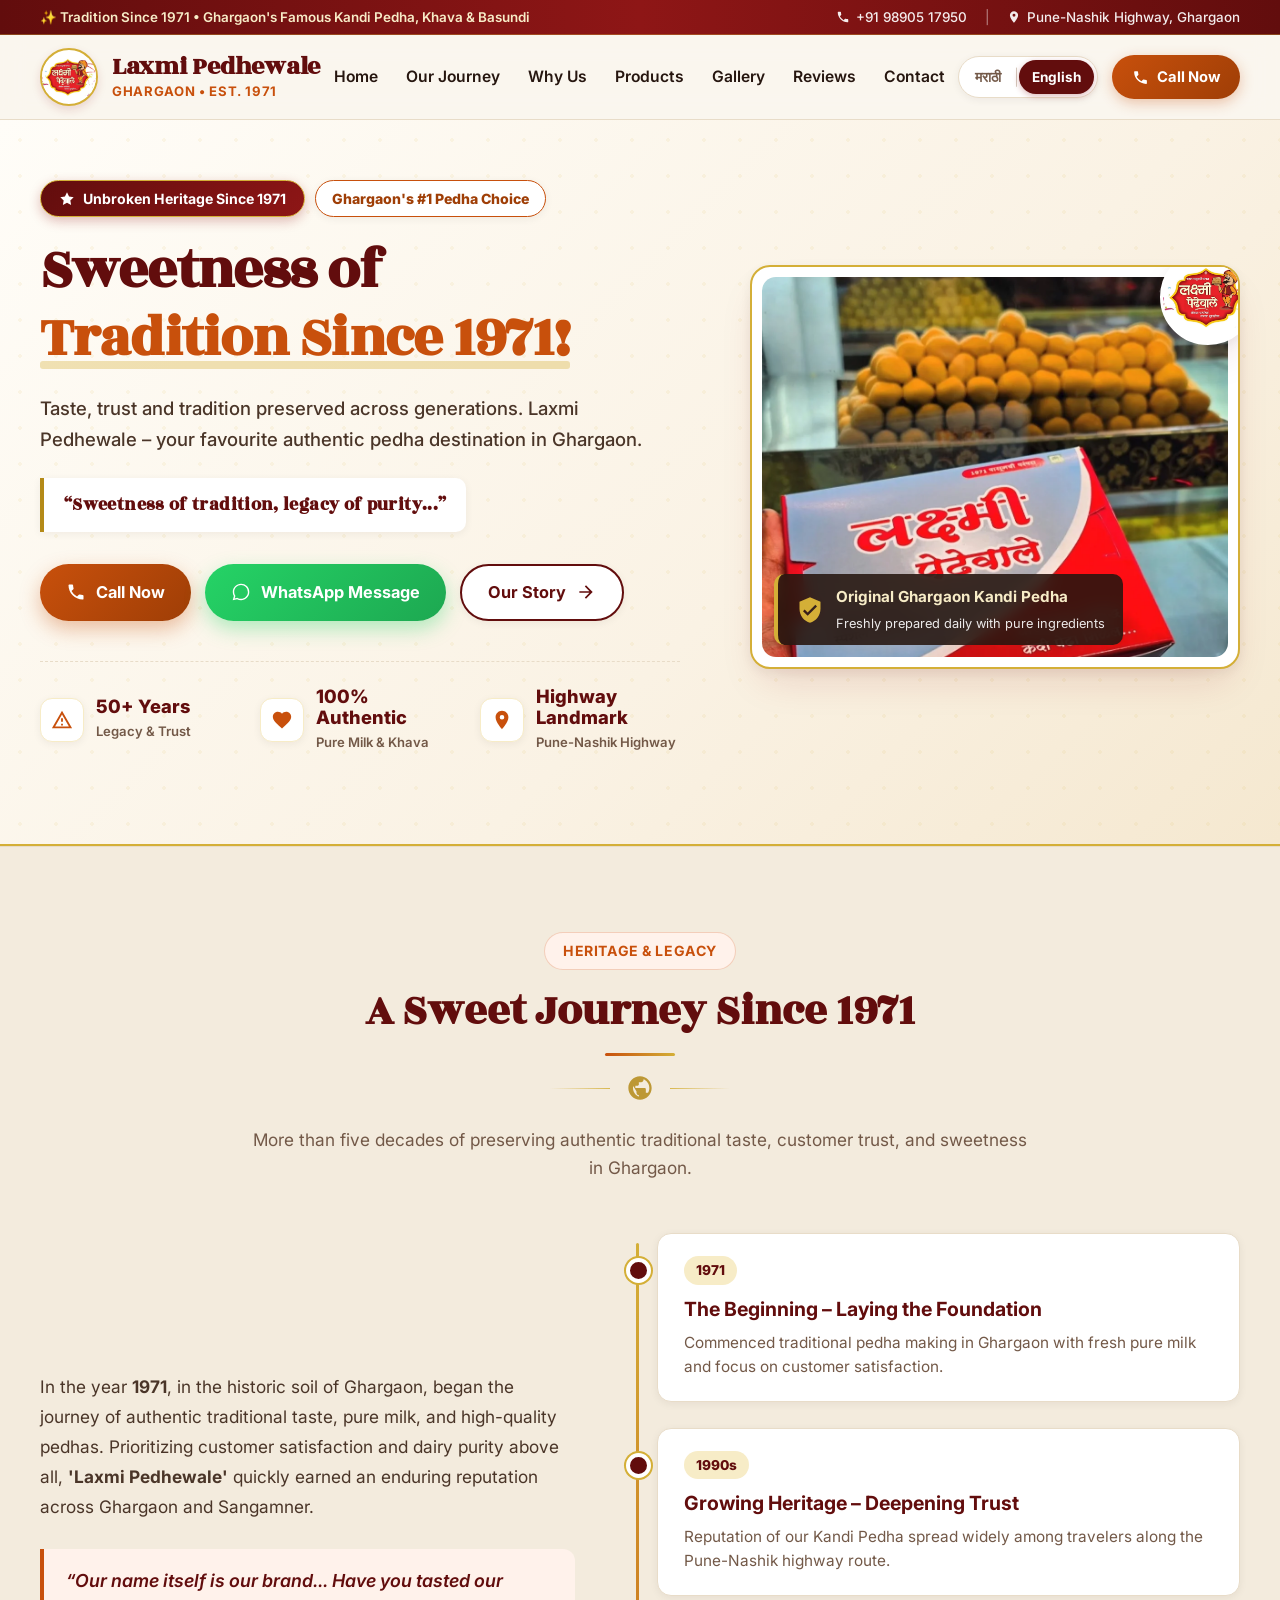
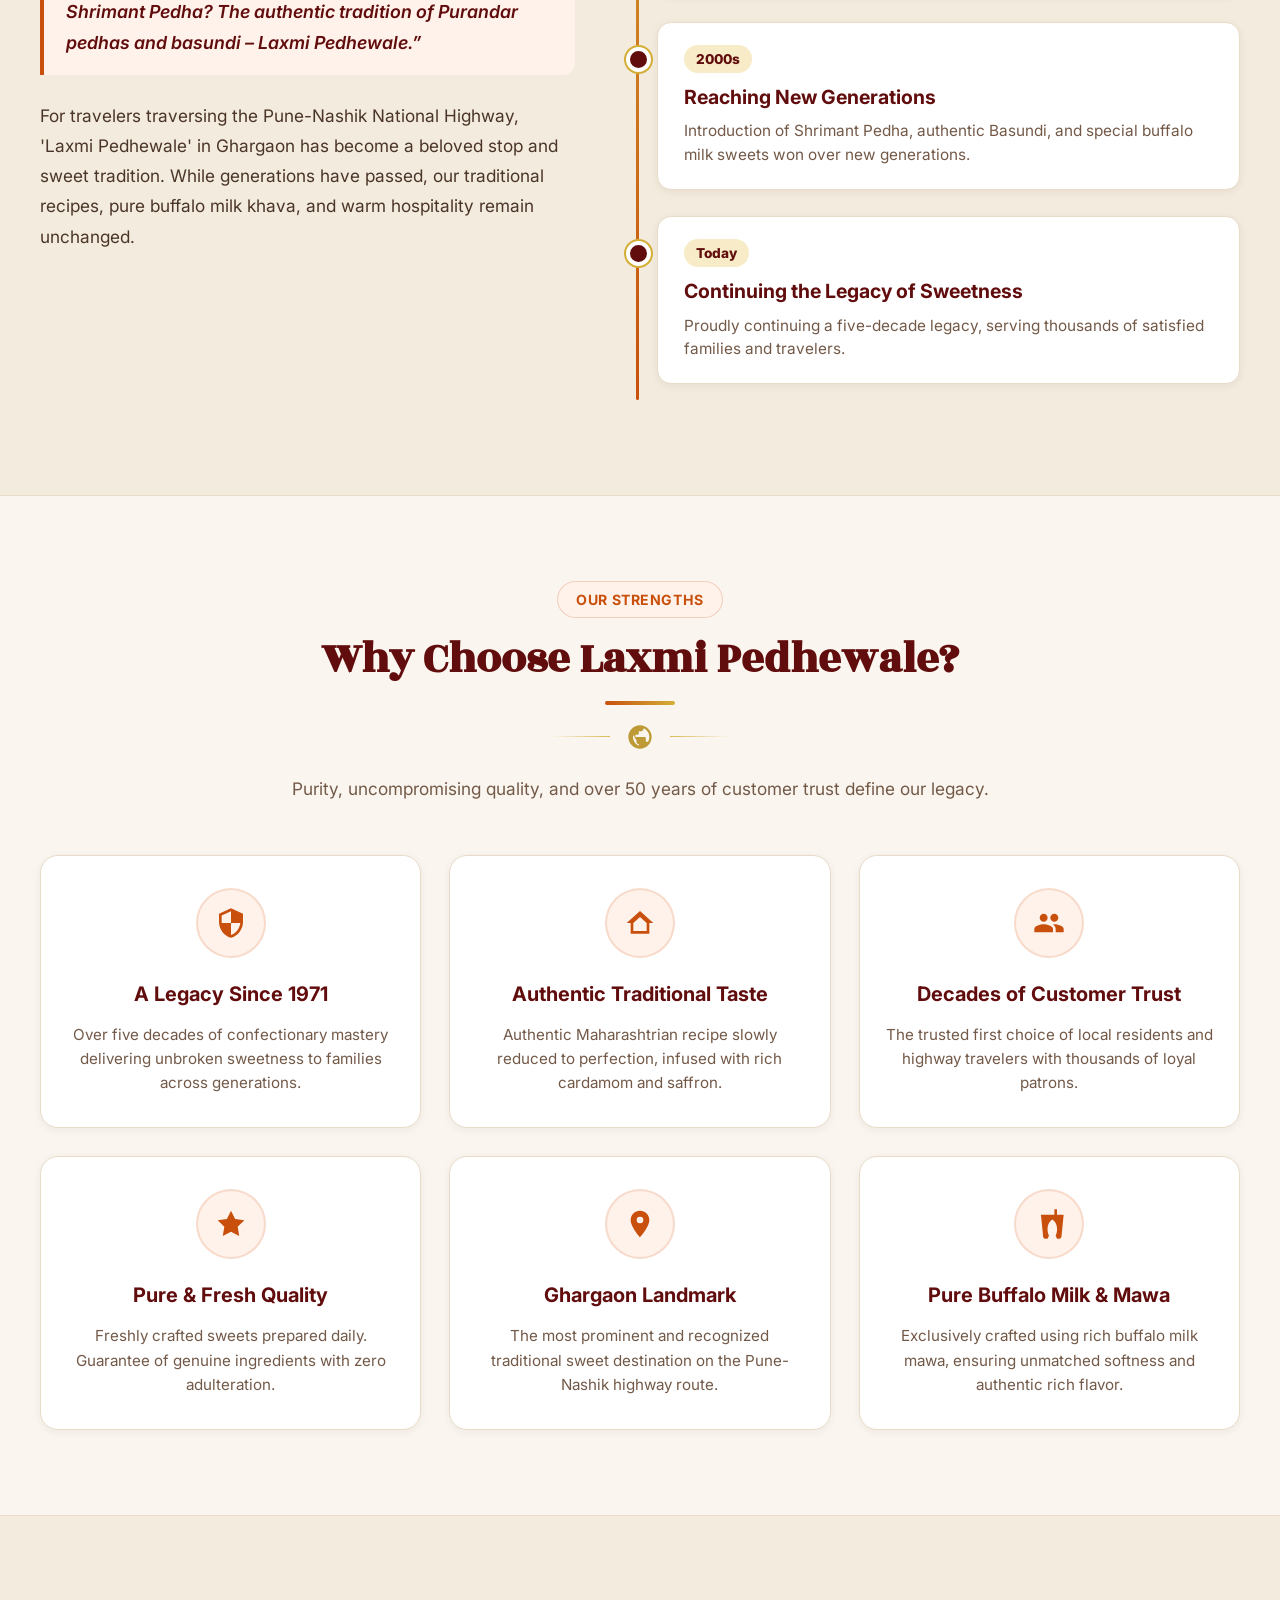
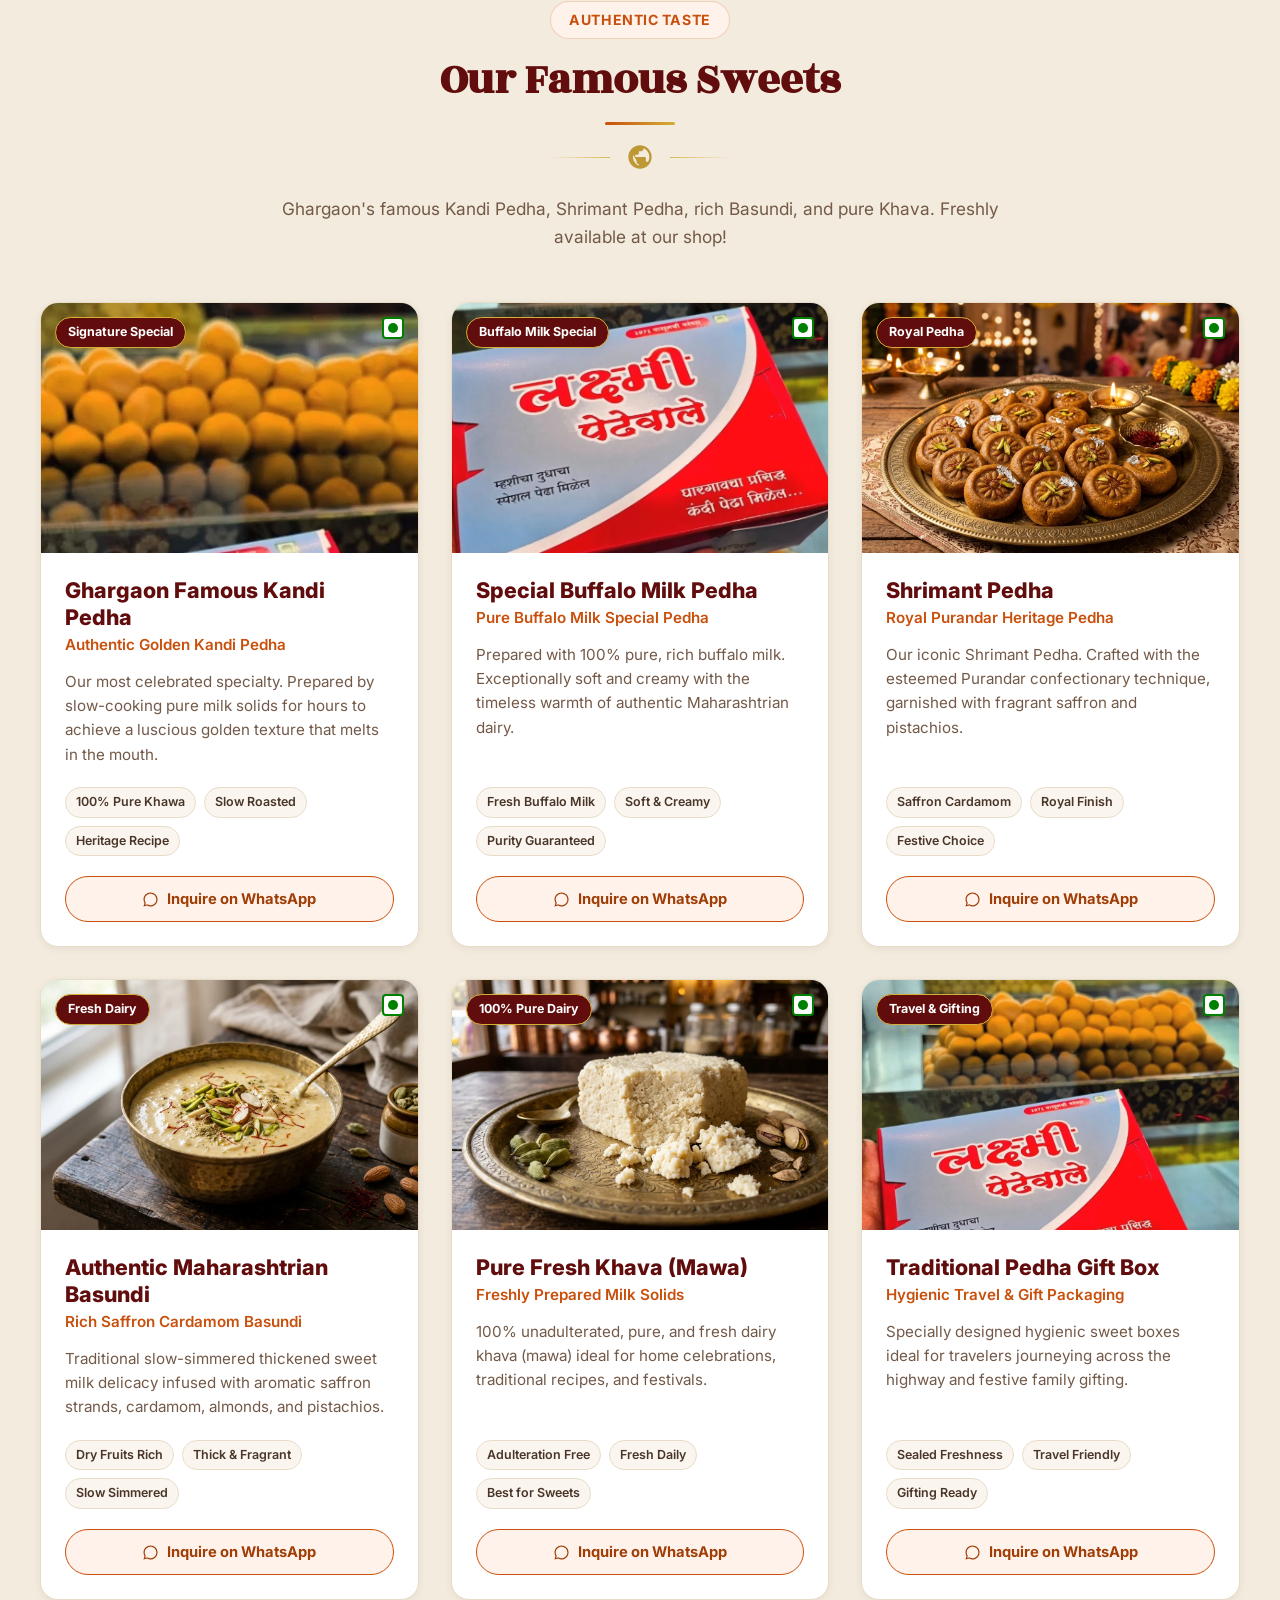
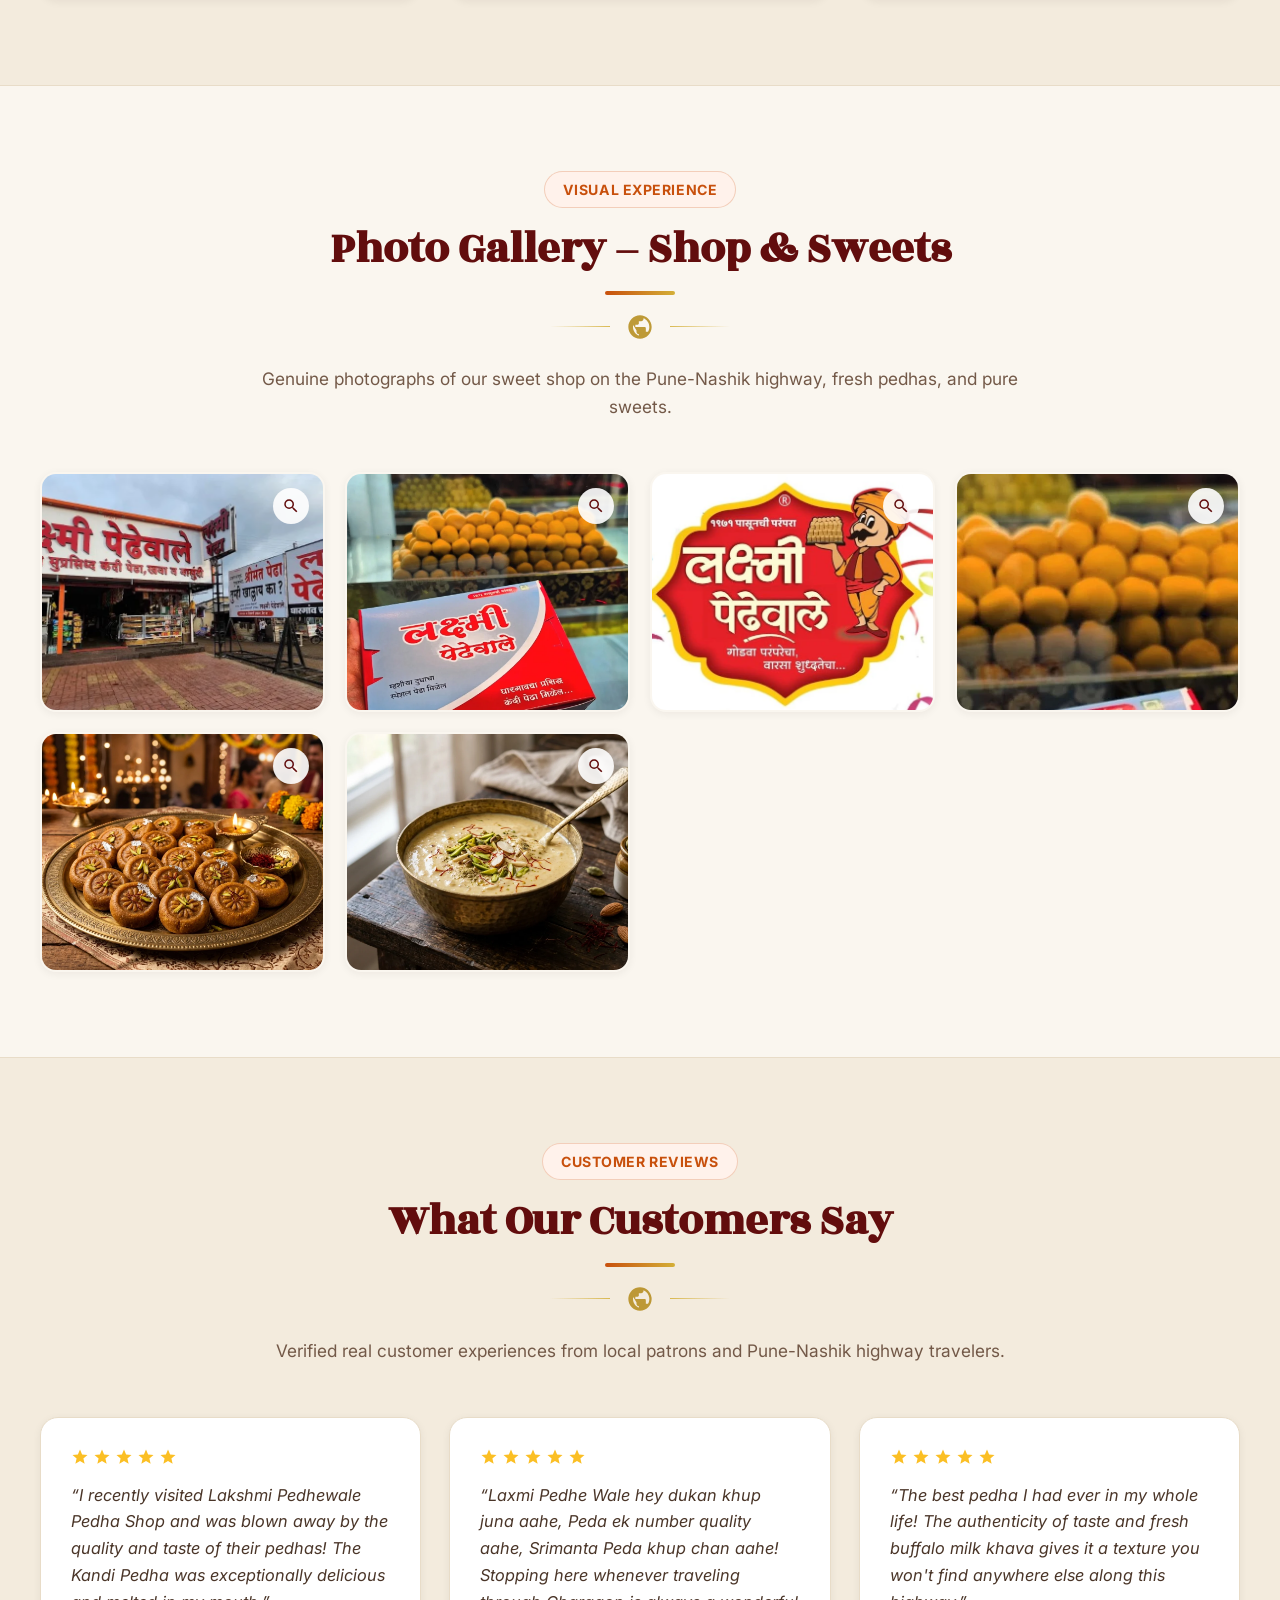
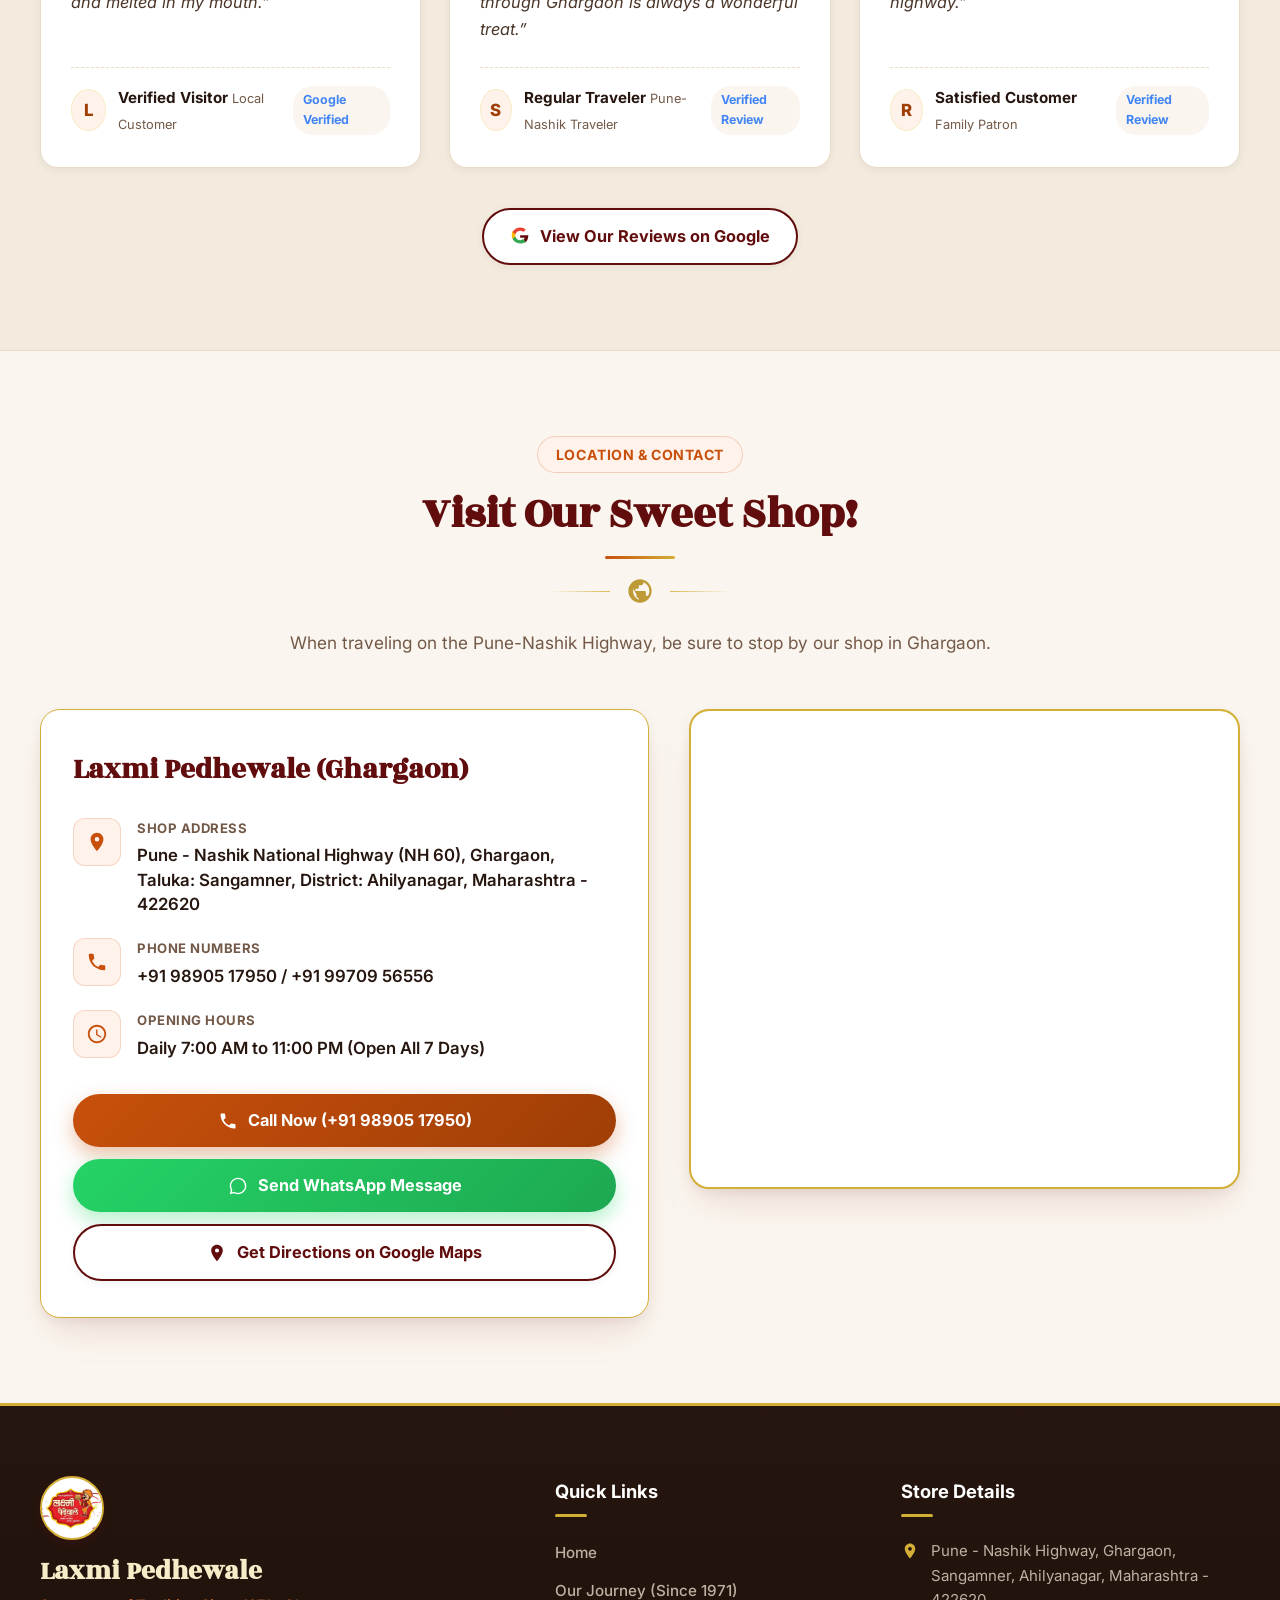
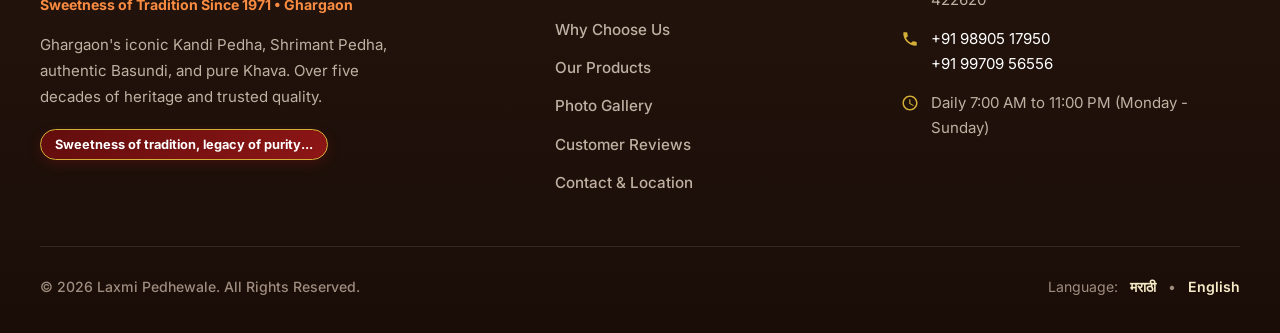
==== en/index.html @ a24118eb "Initial release: Official Business Website for Laxmi Pedhewale (Est. 1971)" ====
<!DOCTYPE html>
<html lang="en" dir="ltr">
<head>
  <meta charset="UTF-8">
  <meta name="viewport" content="width=device-width, initial-scale=1.0">
  <title data-mr="लक्ष्मी पेढेवाले घारगाव | १९७१ पासूनचे प्रसिद्ध कंदी पेढे | संगमनेर, अहिल्यानगर" data-en="Laxmi Pedhewale Ghargaon | Famous Kandi Pedha Since 1971 | Sangamner, Ahilyanagar">Laxmi Pedhewale Ghargaon | Famous Kandi Pedha Since 1971 | Sangamner, Ahilyanagar</title>
  
  <!-- Primary SEO Meta Tags -->
  <meta name="description" content="Laxmi Pedhewale – Established in 1971 in Ghargaon, Sangamner (Pune-Nashik Highway). Renowned for authentic Kandi Pedha, Special Buffalo Milk Pedha, Shrimant Pedha, rich Basundi, and pure Khava. Unmatched traditional taste!">
  <meta name="keywords" content="Best Pedha in Ghargoan, Pedha Shop in Ghargoan, Laxmi Pedhewale Ghargoan, Best Pedhe in Ghargoan, Pedha in Sangamner, Sweet Shop in Ghargoan, Famous Pedha Shop in Ghargoan, Traditional Maharashtrian Pedha, Authentic Pedha Shop, Famous Sweet Shop in Sangamner, Pune Nashik Highway pedha, Kandi Pedha Ghargaon">
  <meta name="author" content="Laxmi Pedhewale">
  <meta name="robots" content="index, follow">
  <link rel="canonical" href="https://laxmipedhewale.com/en/">

  <!-- Multilingual Hreflang SEO Tags -->
  <link rel="alternate" hreflang="mr-IN" href="https://laxmipedhewale.com/">
  <link rel="alternate" hreflang="mr" href="https://laxmipedhewale.com/">
  <link rel="alternate" hreflang="en-IN" href="https://laxmipedhewale.com/en/">
  <link rel="alternate" hreflang="en" href="https://laxmipedhewale.com/en/">
  <link rel="alternate" hreflang="x-default" href="https://laxmipedhewale.com/">

  <!-- Open Graph / Facebook / WhatsApp -->
  <meta property="og:type" content="business.business">
  <meta property="og:url" content="https://laxmipedhewale.com/en/">
  <meta property="og:title" content="Laxmi Pedhewale Ghargaon | Famous Kandi Pedha Since 1971">
  <meta property="og:description" content="Taste, trust and tradition preserved across generations. Pune-Nashik National Highway, Ghargaon, Sangamner. Call or message on WhatsApp.">
  <meta property="og:image" content="https://laxmipedhewale.com/assets/images/kandi-pedha-box.webp">
  <meta property="og:locale" content="en_IN">
  <meta property="og:locale:alternate" content="mr_IN">
  <meta property="og:site_name" content="Laxmi Pedhewale (लक्ष्मी पेढेवाले)">

  <!-- Twitter Card -->
  <meta name="twitter:card" content="summary_large_image">
  <meta name="twitter:title" content="Laxmi Pedhewale Ghargaon – Sweetness of Tradition Since 1971!">
  <meta name="twitter:description" content="Ghargaon's #1 Pedha destination. Authentic Kandi Pedha, Special Buffalo Milk Pedha, Shrimant Pedha, Basundi and Khava.">
  <meta name="twitter:image" content="https://laxmipedhewale.com/assets/images/kandi-pedha-box.webp">

  <!-- Mobile Theme & Favicon -->
  <meta name="theme-color" content="#8E1616">
  <link rel="icon" type="image/png" href="../assets/images/favicon.png">
  <link rel="apple-touch-icon" href="../assets/images/favicon.png">

  <!-- Stylesheet -->
  <link rel="stylesheet" href="../assets/css/style.css">

  <!-- JSON-LD LocalBusiness Structured Data Schema -->
  <script type="application/ld+json">
  {
    "@context": "https://schema.org",
    "@type": "Bakery",
    "@id": "https://laxmipedhewale.com/en/#business",
    "name": "Laxmi Pedhewale (लक्ष्मी पेढेवाले)",
    "alternateName": ["Laxmi Pedha Center", "Laxmi Pedhe Wale Ghargaon", "Laxmi Petha Center"],
    "description": "Established in 1971, Laxmi Pedhewale is Ghargaon's most famous traditional sweet shop on Pune-Nashik Highway, renowned for authentic Kandi Pedha, Special Buffalo Milk Pedha, Shrimant Pedha, pure Khava and rich Basundi.",
    "foundingDate": "1971",
    "image": "https://laxmipedhewale.com/assets/images/brand-logo.webp",
    "logo": "https://laxmipedhewale.com/assets/images/brand-logo.webp",
    "url": "https://laxmipedhewale.com/en/",
    "telephone": "+919890517950",
    "priceRange": "₹₹",
    "servesCuisine": "Maharashtrian Sweets, Traditional Indian Confectionery",
    "address": {
      "@type": "PostalAddress",
      "streetAddress": "Pune - Nashik National Highway (NH 60)",
      "addressLocality": "Ghargaon, Sangamner",
      "addressRegion": "Maharashtra",
      "postalCode": "422620",
      "addressCountry": "IN"
    },
    "geo": {
      "@type": "GeoCoordinates",
      "latitude": 19.3875,
      "longitude": 74.0725
    },
    "openingHoursSpecification": [
      {
        "@type": "OpeningHoursSpecification",
        "dayOfWeek": ["Monday", "Tuesday", "Wednesday", "Thursday", "Friday", "Saturday", "Sunday"],
        "opens": "07:00",
        "closes": "23:00"
      }
    ],
    "sameAs": [
      "https://share.google/QgUC6UqEbVg8pcY6J"
    ],
    "hasOfferCatalog": {
      "@type": "OfferCatalog",
      "name": "Laxmi Pedhewale Traditional Sweets",
      "itemListElement": [
        {
          "@type": "Offer",
          "itemOffered": {
            "@type": "MenuItem",
            "name": "Ghargaon Famous Kandi Pedha",
            "description": "Authentic rich golden slow-reduced milk pedha"
          }
        },
        {
          "@type": "Offer",
          "itemOffered": {
            "@type": "MenuItem",
            "name": "Special Buffalo Milk Pedha",
            "description": "Creamy pedha prepared from pure buffalo milk"
          }
        },
        {
          "@type": "Offer",
          "itemOffered": {
            "@type": "MenuItem",
            "name": "Shrimant Pedha",
            "description": "Royal traditional recipe sweet enriched with saffron"
          }
        },
        {
          "@type": "Offer",
          "itemOffered": {
            "@type": "MenuItem",
            "name": "Authentic Basundi",
            "description": "Slow-simmered rich thickened milk delicacy with cardamom and dry fruits"
          }
        },
        {
          "@type": "Offer",
          "itemOffered": {
            "@type": "MenuItem",
            "name": "Pure Fresh Khava / Mawa",
            "description": "100% pure traditional fresh milk solids"
          }
        }
      ]
    }
  }
  </script>

  <!-- BreadcrumbList Schema -->
  <script type="application/ld+json">
  {
    "@context": "https://schema.org",
    "@type": "BreadcrumbList",
    "itemListElement": [
      {
        "@type": "ListItem",
        "position": 1,
        "name": "Home",
        "item": "https://laxmipedhewale.com/en/"
      },
      {
        "@type": "ListItem",
        "position": 2,
        "name": "Our Products",
        "item": "https://laxmipedhewale.com/en/#products"
      },
      {
        "@type": "ListItem",
        "position": 3,
        "name": "Contact",
        "item": "https://laxmipedhewale.com/en/#contact"
      }
    ]
  }
  </script>
</head>
<body lang="en" data-lang="en">

  <!-- Top Announcement Bar -->
  <div class="top-bar">
    <div class="container top-bar-inner">
      <div class="top-bar-badge" data-mr="✨ १९७१ पासूनची परंपरा • घारगावचा सुप्रसिद्ध कंदी पेढा, खवा व बासुंदी" data-en="✨ Tradition Since 1971 • Ghargaon's Famous Kandi Pedha, Khava & Basundi">
        ✨ Tradition Since 1971 • Ghargaon's Famous Kandi Pedha, Khava & Basundi
      </div>
      <div class="top-bar-contact">
        <a href="tel:+919890517950" class="top-bar-link" title="Call Laxmi Pedhewale">
          <svg viewBox="0 0 24 24" width="14" height="14" fill="currentColor"><path d="M6.62 10.79a15.05 15.05 0 006.59 6.59l2.2-2.2a1 1 0 011.02-.24c1.12.37 2.33.57 3.57.57.55 0 1 .45 1 1V20a1 1 0 01-1 1c-9.39 0-17-7.61-17-17 0-.55.45-1 1-1h3.5a1 1 0 011 1c0 1.25.2 2.45.57 3.57.11.35.03.74-.25 1.02l-2.2 2.2z"/></svg>
          +91 98905 17950
        </a>
        <span style="opacity: 0.5;">|</span>
        <a href="https://maps.google.com/?q=Laxmi+Pedhewale+Ghargaon+Sangamner" target="_blank" rel="noopener noreferrer" class="top-bar-link" title="Shop Location">
          <svg viewBox="0 0 24 24" width="14" height="14" fill="currentColor"><path d="M12 2C8.13 2 5 5.13 5 9c0 5.25 7 13 7 13s7-7.75 7-13c0-3.87-3.13-7-7-7zm0 9.5a2.5 2.5 0 010-5 2.5 2.5 0 010 5z"/></svg>
          <span data-mr="पुणे-नाशिक हायवे, घारगाव" data-en="Pune-Nashik Highway, Ghargaon">Pune-Nashik Highway, Ghargaon</span>
        </a>
      </div>
    </div>
  </div>

  <!-- Main Sticky Header & Navigation -->
  <header class="site-header" id="siteHeader">
    <div class="container nav-container">
      <!-- Brand Identity -->
      <a href="#home" class="brand-identity" title="Laxmi Pedhewale – Home">
        <img src="../assets/images/brand-logo.webp" alt="Laxmi Pedhewale Logo" class="brand-logo-img" width="58" height="58">
        <div class="brand-text">
          <span class="brand-name" data-mr="लक्ष्मी पेढेवाले" data-en="Laxmi Pedhewale">Laxmi Pedhewale</span>
          <span class="brand-subtitle" data-mr="घारगाव • स्था. १९७१" data-en="Ghargaon • Est. 1971">Ghargaon • Est. 1971</span>
        </div>
      </a>

      <!-- Desktop & Mobile Nav Menu -->
      <nav class="nav-menu" id="navMenu" aria-label="Main Navigation">
        <a href="#home" class="nav-link active" data-mr="मुख्यपृष्ठ" data-en="Home">Home</a>
        <a href="#heritage" class="nav-link" data-mr="आमचा प्रवास" data-en="Our Journey">Our Journey</a>
        <a href="#why-us" class="nav-link" data-mr="वैशिष्ट्ये" data-en="Why Us">Why Us</a>
        <a href="#products" class="nav-link" data-mr="आमची उत्पादने" data-en="Products">Products</a>
        <a href="#gallery" class="nav-link" data-mr="फोटो गॅलरी" data-en="Gallery">Gallery</a>
        <a href="#reviews" class="nav-link" data-mr="अभिप्राय" data-en="Reviews">Reviews</a>
        <a href="#contact" class="nav-link" data-mr="संपर्क" data-en="Contact">Contact</a>
      </nav>

      <!-- Right Actions: Language Switcher & Call Button -->
      <div class="nav-actions">
        <!-- Language Switcher: मराठी | English -->
        <div class="lang-switcher" aria-label="Language Switcher">
          <button type="button" class="lang-btn" data-lang-btn="mr" aria-label="Marathi Language">मराठी</button>
          <span style="color: #D1C4B7; font-weight: 300;">|</span>
          <button type="button" class="lang-btn active" data-lang-btn="en" aria-label="English Language">English</button>
        </div>

        <!-- Prominent Desktop CTA -->
        <a href="tel:+919890517950" class="btn-header-call" title="Call Now">
          <svg viewBox="0 0 24 24"><path d="M6.62 10.79a15.05 15.05 0 006.59 6.59l2.2-2.2a1 1 0 011.02-.24c1.12.37 2.33.57 3.57.57.55 0 1 .45 1 1V20a1 1 0 01-1 1c-9.39 0-17-7.61-17-17 0-.55.45-1 1-1h3.5a1 1 0 011 1c0 1.25.2 2.45.57 3.57.11.35.03.74-.25 1.02l-2.2 2.2z"/></svg>
          <span data-mr="आत्ताच कॉल करा" data-en="Call Now">Call Now</span>
        </a>

        <!-- Mobile Hamburger Toggle -->
        <button type="button" class="mobile-toggle" id="mobileToggle" aria-label="Toggle Navigation Menu" aria-expanded="false">
          <span></span>
          <span></span>
          <span></span>
        </button>
      </div>
    </div>
  </header>

  <!-- ==========================================================================
       Hero Section
       ========================================================================== -->
  <section class="hero-section" id="home">
    <div class="hero-pattern-bg"></div>
    <div class="container">
      <div class="hero-grid">
        <!-- Left Content Column -->
        <div class="hero-content">
          <div class="hero-badge-wrap">
            <span class="hero-badge-heritage">
              <svg viewBox="0 0 24 24" width="16" height="16" fill="currentColor"><path d="M12 2l3.09 6.26L22 9.27l-5 4.87 1.18 6.88L12 17.77l-6.18 3.25L7 14.14 2 9.27l6.91-1.01L12 2z"/></svg>
              <span data-mr="१९७१ पासूनची अखंड परंपरा" data-en="Unbroken Heritage Since 1971">Unbroken Heritage Since 1971</span>
            </span>
            <span class="hero-badge-rank" data-mr="घारगावमधील नंबर १ पेढे" data-en="Ghargaon's #1 Pedha Choice">
              Ghargaon's #1 Pedha Choice
            </span>
          </div>

          <h1 class="hero-heading" data-mr="१९७१ पासून <span class='highlight'>परंपरेचा गोडवा!</span>" data-en="Sweetness of <span class='highlight'>Tradition Since 1971!</span>">
            Sweetness of <span class="highlight">Tradition Since 1971!</span>
          </h1>

          <p class="hero-subtext" data-mr="पिढ्यानपिढ्या जपलेली चव, विश्वास आणि परंपरा. लक्ष्मी पेढेवाले – घारगावमधील आपल्या आवडीचे पेढे." data-en="Taste, trust and tradition preserved across generations. Laxmi Pedhewale – your favourite authentic pedha destination in Ghargaon.">
            Taste, trust and tradition preserved across generations. Laxmi Pedhewale – your favourite authentic pedha destination in Ghargaon.
          </p>

          <!-- Official Slogan Box -->
          <div class="hero-slogan-box">
            <span class="hero-slogan-quote" data-mr="&ldquo;गोडवा परंपरेचा, वारसा शुद्धतेचा...&rdquo;" data-en="&ldquo;Sweetness of tradition, legacy of purity...&rdquo;">
              &ldquo;Sweetness of tradition, legacy of purity...&rdquo;
            </span>
          </div>

          <!-- Hero Action Buttons -->
          <div class="hero-cta-group">
            <a href="tel:+919890517950" class="btn btn-primary" title="Call Now">
              <svg viewBox="0 0 24 24"><path d="M6.62 10.79a15.05 15.05 0 006.59 6.59l2.2-2.2a1 1 0 011.02-.24c1.12.37 2.33.57 3.57.57.55 0 1 .45 1 1V20a1 1 0 01-1 1c-9.39 0-17-7.61-17-17 0-.55.45-1 1-1h3.5a1 1 0 011 1c0 1.25.2 2.45.57 3.57.11.35.03.74-.25 1.02l-2.2 2.2z"/></svg>
              <span data-mr="कॉल करा" data-en="Call Now">Call Now</span>
            </a>

            <a href="https://wa.me/919890517950?text=Hello%2C%20I%20would%20like%20to%20know%20more%20about%20the%20products%20at%20Laxmi%20Pedhewale." target="_blank" rel="noopener noreferrer" class="btn btn-whatsapp btn-wa-dynamic" title="WhatsApp Message">
              <svg viewBox="0 0 24 24"><path d="M12.04 2c-5.46 0-9.91 4.45-9.91 9.91 0 1.75.46 3.45 1.32 4.95L2.05 22l5.25-1.38c1.45.79 3.08 1.21 4.74 1.21 5.46 0 9.91-4.45 9.91-9.91 0-2.65-1.03-5.14-2.9-7.01A9.816 9.816 0 0012.04 2zM12.05 20.2c-1.48 0-2.93-.4-4.2-1.15l-.3-.18-3.12.82.83-3.04-.2-.31a8.214 8.214 0 01-1.26-4.38c0-4.54 3.7-8.24 8.24-8.24 2.2 0 4.27.86 5.82 2.42a8.18 8.18 0 012.41 5.83c.02 4.54-3.68 8.23-8.22 8.23z"/></svg>
              <span data-mr="WhatsApp वर संदेश पाठवा" data-en="WhatsApp Message">WhatsApp Message</span>
            </a>

            <a href="#heritage" class="btn btn-outline" title="Our Story">
              <span data-mr="आमच्याबद्दल जाणून घ्या" data-en="Our Story">Our Story</span>
              <svg viewBox="0 0 24 24"><path d="M12 4l-1.41 1.41L16.17 11H4v2h12.17l-5.58 5.59L12 20l8-8z"/></svg>
            </a>
          </div>

          <!-- Trust Badges -->
          <div class="hero-trust-bar">
            <div class="trust-item">
              <div class="trust-icon-box">
                <svg viewBox="0 0 24 24"><path d="M12 2L1 21h22L12 2zm0 3.99L19.53 19H4.47L12 5.99zM11 16h2v2h-2zm0-6h2v4h-2z"/></svg>
              </div>
              <div class="trust-text">
                <strong data-mr="५०+ वर्षे" data-en="50+ Years">50+ Years</strong>
                <span data-mr="वारसा व विश्वास" data-en="Legacy & Trust">Legacy & Trust</span>
              </div>
            </div>

            <div class="trust-item">
              <div class="trust-icon-box">
                <svg viewBox="0 0 24 24"><path d="M12 21.35l-1.45-1.32C5.4 15.36 2 12.28 2 8.5 2 5.42 4.42 3 7.5 3c1.74 0 3.41.81 4.5 2.09C13.09 3.81 14.76 3 16.5 3 19.58 3 22 5.42 22 8.5c0 3.78-3.4 6.86-8.55 11.54L12 21.35z"/></svg>
              </div>
              <div class="trust-text">
                <strong data-mr="१००% अस्सल चव" data-en="100% Authentic">100% Authentic</strong>
                <span data-mr="म्हशीचे शुद्ध दूध व खवा" data-en="Pure Milk & Khava">Pure Milk & Khava</span>
              </div>
            </div>

            <div class="trust-item">
              <div class="trust-icon-box">
                <svg viewBox="0 0 24 24"><path d="M12 2C8.13 2 5 5.13 5 9c0 5.25 7 13 7 13s7-7.75 7-13c0-3.87-3.13-7-7-7zm0 9.5a2.5 2.5 0 010-5 2.5 2.5 0 010 5z"/></svg>
              </div>
              <div class="trust-text">
                <strong data-mr="घारगावची ओळख" data-en="Highway Landmark">Highway Landmark</strong>
                <span data-mr="पुणे-नाशिक महामार्ग" data-en="Pune-Nashik Highway">Pune-Nashik Highway</span>
              </div>
            </div>
          </div>
        </div>

        <!-- Right Visual Showcase Column -->
        <div class="hero-visual">
          <div class="hero-main-card">
            <img src="../assets/images/kandi-pedha-box.webp" alt="Laxmi Pedhewale Famous Ghargaon Kandi Pedhas and Packaging Box" class="hero-image" width="600" height="380">
            
            <div class="hero-floating-badge">
              <svg viewBox="0 0 24 24" width="28" height="28" fill="var(--color-gold)"><path d="M12 1L3 5v6c0 5.55 3.84 10.74 9 12 5.16-1.26 9-6.45 9-12V5l-9-4zm-2 16l-4-4 1.41-1.41L10 14.17l6.59-6.59L18 9l-8 8z"/></svg>
              <div>
                <strong data-mr="अस्सल घारगाव कंदी पेढा" data-en="Original Ghargaon Kandi Pedha">Original Ghargaon Kandi Pedha</strong>
                <span data-mr="दररोज ताजा व शुद्ध तयार केला जातो" data-en="Freshly prepared daily with pure ingredients">Freshly prepared daily with pure ingredients</span>
              </div>
            </div>

            <!-- Official Mascot Seal Stamp -->
            <div class="hero-logo-stamp" title="Laxmi Pedhewale Brand Emblem">
              <img src="../assets/images/brand-logo.webp" alt="Laxmi Pedhewale Mascot" width="96" height="96">
            </div>
          </div>
        </div>
      </div>
    </div>
  </section>

  <!-- ==========================================================================
       Our Heritage Section – Since 1971 (आमचा प्रवास)
       ========================================================================== -->
  <section class="section section-alt" id="heritage">
    <div class="container">
      <div class="section-header">
        <span class="section-badge" data-mr="वारसा आणि परंपरा" data-en="Heritage & Legacy">Heritage & Legacy</span>
        <h2 class="section-title" data-mr="१९७१ पासून सुरू झालेला गोड प्रवास" data-en="A Sweet Journey Since 1971">
          A Sweet Journey Since 1971
        </h2>
        <div class="motif-divider">
          <svg class="motif-icon" viewBox="0 0 24 24"><path d="M12 2C6.48 2 2 6.48 2 12s4.48 10 10 10 10-4.48 10-10S17.52 2 12 2zm1 17.93c-3.95-.49-7-3.85-7-7.93 0-.62.08-1.21.21-1.79L9 15v1c0 1.1.9 2 2 2v1.93zm6.9-2.54c-.26-.81-1-1.39-1.9-1.39h-1v-3c0-.55-.45-1-1-1H8v-2h2c.55 0 1-.45 1-1V7h2c1.1 0 2-.9 2-2v-.41c2.93 1.19 5 4.06 5 7.41 0 2.08-.8 3.97-2.1 5.39z"/></svg>
        </div>
        <p class="section-desc" data-mr="पाच दशकांहून अधिक काळ घारगावमध्ये जपलेली अस्सल पारंपरिक चव, ग्राहकांचा विश्वास आणि गोडवा." data-en="More than five decades of preserving authentic traditional taste, customer trust, and sweetness in Ghargaon.">
          More than five decades of preserving authentic traditional taste, customer trust, and sweetness in Ghargaon.
        </p>
      </div>

      <div class="heritage-grid">
        <!-- Storytelling Narrative Column -->
        <div class="heritage-story-content">
          <p data-mr="सन <strong>१९७१</strong> मध्ये, घारगावच्या ऐतिहासिक भूमीत अस्सल पारंपरिक चव, शुद्ध दूध आणि दर्जेदार पेढ्यांची परंपरा सुरू झाली. सुरूवातीपासूनच ग्राहकांचे समाधान आणि दुधाच्या शुद्धतेला सर्वोच्च प्राधान्य देणाऱ्या <strong>'लक्ष्मी पेढेवाले'</strong> या नावाने घारगाव व संगमनेर परिसरात अल्पावधीतच अढळ स्थान मिळवले." data-en="In the year <strong>1971</strong>, in the historic soil of Ghargaon, began the journey of authentic traditional taste, pure milk, and high-quality pedhas. Prioritizing customer satisfaction and dairy purity above all, <strong>'Laxmi Pedhewale'</strong> quickly earned an enduring reputation across Ghargaon and Sangamner.">
            In the year <strong>1971</strong>, in the historic soil of Ghargaon, began the journey of authentic traditional taste, pure milk, and high-quality pedhas. Prioritizing customer satisfaction and dairy purity above all, <strong>'Laxmi Pedhewale'</strong> quickly earned an enduring reputation across Ghargaon and Sangamner.
          </p>

          <div class="heritage-highlight-quote" data-mr="&ldquo;आमचं नावच दुकानाला... श्रीमंत पेढा तुम्ही खाल्लाय का? अस्सल आपल्या पुरंदरच्या पेढ्यांची व बासुंदीची परंपरा – लक्ष्मी पेढेवाले.&rdquo;" data-en="&ldquo;Our name itself is our brand... Have you tasted our Shrimant Pedha? The authentic tradition of Purandar pedhas and basundi – Laxmi Pedhewale.&rdquo;">
            &ldquo;Our name itself is our brand... Have you tasted our Shrimant Pedha? The authentic tradition of Purandar pedhas and basundi – Laxmi Pedhewale.&rdquo;
          </div>

          <p data-mr="पुणे-नाशिक महामार्गावरून प्रवास करणाऱ्या प्रवाशांसाठी घारगावमधील 'लक्ष्मी पेढेवाले' हे एक हक्काचे विश्रांतीस्थान व चविष्ट आठवण बनले आहे. पिढ्या बदलल्या तरी आमच्या पेढ्यांची पारंपरिक चव, म्हशीच्या शुद्ध दुधाचा खवा आणि आपलेपणाची सेवा आजही तशीच अखंड टिकून आहे." data-en="For travelers traversing the Pune-Nashik National Highway, 'Laxmi Pedhewale' in Ghargaon has become a beloved stop and sweet tradition. While generations have passed, our traditional recipes, pure buffalo milk khava, and warm hospitality remain unchanged.">
            For travelers traversing the Pune-Nashik National Highway, 'Laxmi Pedhewale' in Ghargaon has become a beloved stop and sweet tradition. While generations have passed, our traditional recipes, pure buffalo milk khava, and warm hospitality remain unchanged.
          </p>
        </div>

        <!-- Illustrative Timeline Column -->
        <div class="timeline-wrap">
          <div class="timeline-card">
            <span class="timeline-node"></span>
            <span class="timeline-year-tag">1971</span>
            <h4 data-mr="सुरुवात – परंपरेची पायाभरणी" data-en="The Beginning – Laying the Foundation">The Beginning – Laying the Foundation</h4>
            <p data-mr="घारगावमध्ये शुद्ध दुधाचे पारंपरिक पेढे तयार करण्यास सुरुवात. ग्राहकांच्या विश्वासावर भर." data-en="Commenced traditional pedha making in Ghargaon with fresh pure milk and focus on customer satisfaction.">Commenced traditional pedha making in Ghargaon with fresh pure milk and focus on customer satisfaction.</p>
          </div>

          <div class="timeline-card">
            <span class="timeline-node"></span>
            <span class="timeline-year-tag">1990s</span>
            <h4 data-mr="परंपरेचा विस्तार – ग्राहकांचा अतूट विश्वास" data-en="Growing Heritage – Deepening Trust">Growing Heritage – Deepening Trust</h4>
            <p data-mr="पुणे-नाशिक महामार्गावर येणाऱ्या-जाणाऱ्या प्रवाशांमध्ये कंदी पेढ्याची ख्याती वेगाने पसरली." data-en="Reputation of our Kandi Pedha spread widely among travelers along the Pune-Nashik highway route.">Reputation of our Kandi Pedha spread widely among travelers along the Pune-Nashik highway route.</p>
          </div>

          <div class="timeline-card">
            <span class="timeline-node"></span>
            <span class="timeline-year-tag">2000s</span>
            <h4 data-mr="नवीन पिढ्यांपर्यंत पोहोच" data-en="Reaching New Generations">Reaching New Generations</h4>
            <p data-mr="श्रीमंत पेढा, अस्सल बासुंदी आणि म्हशीच्या दुधाच्या विशेष पेढ्यांनी नव्या पिढीचे मन जिंकले." data-en="Introduction of Shrimant Pedha, authentic Basundi, and special buffalo milk sweets won over new generations.">Introduction of Shrimant Pedha, authentic Basundi, and special buffalo milk sweets won over new generations.</p>
          </div>

          <div class="timeline-card">
            <span class="timeline-node"></span>
            <span class="timeline-year-tag" data-mr="आज" data-en="Today">Today</span>
            <h4 data-mr="परंपरा कायम, गोडवा कायम" data-en="Continuing the Legacy of Sweetness">Continuing the Legacy of Sweetness</h4>
            <p data-mr="५० हून अधिक वर्षांचा वारसा अभिमानाने पुढे नेत हजारो समाधानी ग्राहकांना सेवा देत आहोत." data-en="Proudly continuing a five-decade legacy, serving thousands of satisfied families and travelers.">Proudly continuing a five-decade legacy, serving thousands of satisfied families and travelers.</p>
          </div>
        </div>
      </div>
    </div>
  </section>

  <!-- ==========================================================================
       Why Choose Laxmi Pedhewale Section (आमची वैशिष्ट्ये)
       ========================================================================== -->
  <section class="section" id="why-us">
    <div class="container">
      <div class="section-header">
        <span class="section-badge" data-mr="आमची बलस्थाने" data-en="Our Strengths">Our Strengths</span>
        <h2 class="section-title" data-mr="लक्ष्मी पेढेवाले का निवडावे?" data-en="Why Choose Laxmi Pedhewale?">
          Why Choose Laxmi Pedhewale?
        </h2>
        <div class="motif-divider">
          <svg class="motif-icon" viewBox="0 0 24 24"><path d="M12 2C6.48 2 2 6.48 2 12s4.48 10 10 10 10-4.48 10-10S17.52 2 12 2zm1 17.93c-3.95-.49-7-3.85-7-7.93 0-.62.08-1.21.21-1.79L9 15v1c0 1.1.9 2 2 2v1.93zm6.9-2.54c-.26-.81-1-1.39-1.9-1.39h-1v-3c0-.55-.45-1-1-1H8v-2h2c.55 0 1-.45 1-1V7h2c1.1 0 2-.9 2-2v-.41c2.93 1.19 5 4.06 5 7.41 0 2.08-.8 3.97-2.1 5.39z"/></svg>
        </div>
        <p class="section-desc" data-mr="शुद्धता, गुणवत्ता आणि ५० वर्षांहून अधिक काळाचा ग्राहकांचा विश्वास हेच आमचे वैशिष्ट्य आहे." data-en="Purity, uncompromising quality, and over 50 years of customer trust define our legacy.">
          Purity, uncompromising quality, and over 50 years of customer trust define our legacy.
        </p>
      </div>

      <div class="features-grid">
        <!-- Feature 1 -->
        <div class="feature-card">
          <div class="feature-icon-wrapper">
            <svg viewBox="0 0 24 24"><path d="M12 1L3 5v6c0 5.55 3.84 10.74 9 12 5.16-1.26 9-6.45 9-12V5l-9-4zm0 10.99h7c-.53 4.12-3.28 7.79-7 8.94V12H5V6.3l7-3.11v8.8z"/></svg>
          </div>
          <h3 data-mr="१९७१ पासूनचा वारसा" data-en="A Legacy Since 1971">A Legacy Since 1971</h3>
          <p data-mr="पाच दशकांहून अधिक काळाचा अनुभव आणि अखंड पारंपरिक गोडवा जो पिढ्यानपिढ्या घराघरांत पोहोचला आहे." data-en="Over five decades of confectionary mastery delivering unbroken sweetness to families across generations.">
            Over five decades of confectionary mastery delivering unbroken sweetness to families across generations.
          </p>
        </div>

        <!-- Feature 2 -->
        <div class="feature-card">
          <div class="feature-icon-wrapper">
            <svg viewBox="0 0 24 24"><path d="M12 3L2 12h3v8h14v-8h3L12 3zm0 4.5l5 4.5v6H7v-6l5-4.5z"/></svg>
          </div>
          <h3 data-mr="पारंपरिक चव" data-en="Authentic Traditional Taste">Authentic Traditional Taste</h3>
          <p data-mr="अस्सल महाराष्ट्रीयन पद्धतीने, मंद आचेवर आटवून तयार केलेले कंदी पेढे आणि सुवासिक वेलची-केशराचा संगम." data-en="Authentic Maharashtrian recipe slowly reduced to perfection, infused with rich cardamom and saffron.">
            Authentic Maharashtrian recipe slowly reduced to perfection, infused with rich cardamom and saffron.
          </p>
        </div>

        <!-- Feature 3 -->
        <div class="feature-card">
          <div class="feature-icon-wrapper">
            <svg viewBox="0 0 24 24"><path d="M16 11c1.66 0 2.99-1.34 2.99-3S17.66 5 16 5c-1.66 0-3 1.34-3 3s1.34 3 3 3zm-8 0c1.66 0 2.99-1.34 2.99-3S9.66 5 8 5C6.34 5 5 6.34 5 8s1.34 3 3 3zm0 2c-2.33 0-7 1.17-7 3.5V19h14v-2.5c0-2.33-4.67-3.5-7-3.5zm8 0c-.29 0-.62.02-.97.05 1.16.84 1.97 1.97 1.97 3.45V19h6v-2.5c0-2.33-4.67-3.5-7-3.5z"/></svg>
          </div>
          <h3 data-mr="ग्राहकांचा अतूट विश्वास" data-en="Decades of Customer Trust">Decades of Customer Trust</h3>
          <p data-mr="स्थानिक रहिवासी आणि महामार्गावरील प्रवाशांची पहिली पसंती. हजारो समाधानी ग्राहकांचे प्रेम." data-en="The trusted first choice of local residents and highway travelers with thousands of loyal patrons.">
            The trusted first choice of local residents and highway travelers with thousands of loyal patrons.
          </p>
        </div>

        <!-- Feature 4 -->
        <div class="feature-card">
          <div class="feature-icon-wrapper">
            <svg viewBox="0 0 24 24"><path d="M12 2l3.09 6.26L22 9.27l-5 4.87 1.18 6.88L12 17.77l-6.18 3.25L7 14.14 2 9.27l6.91-1.01L12 2z"/></svg>
          </div>
          <h3 data-mr="दर्जेदार व ताजी उत्पादने" data-en="Pure & Fresh Quality">Pure & Fresh Quality</h3>
          <p data-mr="दररोज ताजे तयार केलेले पेढे आणि मिठाई. कोणत्याही भेसळीशिवाय शुद्धतेची खात्री." data-en="Freshly crafted sweets prepared daily. Guarantee of genuine ingredients with zero adulteration.">
            Freshly crafted sweets prepared daily. Guarantee of genuine ingredients with zero adulteration.
          </p>
        </div>

        <!-- Feature 5 -->
        <div class="feature-card">
          <div class="feature-icon-wrapper">
            <svg viewBox="0 0 24 24"><path d="M12 2C8.13 2 5 5.13 5 9c0 5.25 7 13 7 13s7-7.75 7-13c0-3.87-3.13-7-7-7zm0 9.5a2.5 2.5 0 010-5 2.5 2.5 0 010 5z"/></svg>
          </div>
          <h3 data-mr="घारगावची खास ओळख" data-en="Ghargaon Landmark">Ghargaon Landmark</h3>
          <p data-mr="पुणे-नाशिक महामार्गावरील घारगावमधील प्रसिद्ध पेढ्याचे अग्रगण्य दुकान, सहज ओळखता येणारे ठिकाण." data-en="The most prominent and recognized traditional sweet destination on the Pune-Nashik highway route.">
            The most prominent and recognized traditional sweet destination on the Pune-Nashik highway route.
          </p>
        </div>

        <!-- Feature 6 -->
        <div class="feature-card">
          <div class="feature-icon-wrapper">
            <svg viewBox="0 0 24 24"><path d="M18.06 22.99h1.66c.84 0 1.53-.64 1.63-1.48L23 5.05h-5V1h-1.97v4.05h-4.97l.3 2.34c1.71.47 3.31 1.32 4.27 2.26 1.44 1.42 2.43 3.63 2.43 6.34 0 1.76-.41 3.42-1.09 4.88l1.09 2.12zM5.96 5.05l1.66 16.46c.09.84.79 1.48 1.63 1.48h1.66l1.09-2.12c-.68-1.46-1.09-3.12-1.09-4.88 0-2.71.99-4.92 2.43-6.34.96-.94 2.56-1.79 4.27-2.26l.3-2.34H5.96z"/></svg>
          </div>
          <h3 data-mr="म्हशीच्या शुद्ध दुधाचा वापर" data-en="Pure Buffalo Milk & Mawa">Pure Buffalo Milk & Mawa</h3>
          <p data-mr="विशेषतः म्हशीच्या अस्सल दुधापासून बनवलेला दाट खवा, ज्यामुळे पेढ्याला अप्रतिम चव व मऊपणा मिळतो." data-en="Exclusively crafted using rich buffalo milk mawa, ensuring unmatched softness and authentic rich flavor.">
            Exclusively crafted using rich buffalo milk mawa, ensuring unmatched softness and authentic rich flavor.
          </p>
        </div>
      </div>
    </div>
  </section>

  <!-- ==========================================================================
       Our Products Section (आमची उत्पादने)
       ========================================================================== -->
  <section class="section section-alt" id="products">
    <div class="container">
      <div class="section-header">
        <span class="section-badge" data-mr="अस्सल चव" data-en="Authentic Taste">Authentic Taste</span>
        <h2 class="section-title" data-mr="आमची सुप्रसिद्ध उत्पादने" data-en="Our Famous Sweets">
          Our Famous Sweets
        </h2>
        <div class="motif-divider">
          <svg class="motif-icon" viewBox="0 0 24 24"><path d="M12 2C6.48 2 2 6.48 2 12s4.48 10 10 10 10-4.48 10-10S17.52 2 12 2zm1 17.93c-3.95-.49-7-3.85-7-7.93 0-.62.08-1.21.21-1.79L9 15v1c0 1.1.9 2 2 2v1.93zm6.9-2.54c-.26-.81-1-1.39-1.9-1.39h-1v-3c0-.55-.45-1-1-1H8v-2h2c.55 0 1-.45 1-1V7h2c1.1 0 2-.9 2-2v-.41c2.93 1.19 5 4.06 5 7.41 0 2.08-.8 3.97-2.1 5.39z"/></svg>
        </div>
        <p class="section-desc" data-mr="घारगावचा प्रसिद्ध कंदी पेढा, श्रीमंत पेढा, अस्सल बासुंदी आणि शुद्ध खवा. थेट दुकानातून ताजे उपलब्ध!" data-en="Ghargaon's famous Kandi Pedha, Shrimant Pedha, rich Basundi, and pure Khava. Freshly available at our shop!">
          Ghargaon's famous Kandi Pedha, Shrimant Pedha, rich Basundi, and pure Khava. Freshly available at our shop!
        </p>
      </div>

      <div class="product-grid">
        <!-- Product 1: Ghargaon Famous Kandi Pedha -->
        <div class="product-card">
          <div class="product-image-box">
            <img src="../assets/images/kandi-pedha-closeup.webp" alt="Ghargaon Famous Kandi Pedha" loading="lazy" width="400" height="250">
            <span class="product-tag" data-mr="स्वाक्षरी उत्पादन" data-en="Signature Special">Signature Special</span>
            <div class="product-veg-mark" title="100% Vegetarian"></div>
          </div>
          <div class="product-content">
            <div class="product-titles">
              <h3 class="product-title-mr" data-mr="घारगावचा सुप्रसिद्ध कंदी पेढा" data-en="Ghargaon Famous Kandi Pedha">Ghargaon Famous Kandi Pedha</h3>
              <span class="product-title-en">Authentic Golden Kandi Pedha</span>
            </div>
            <p class="product-desc" data-mr="लक्ष्मी पेढेवाले यांचे सर्वात लोकप्रिय उत्पादन. शुद्ध दूध व खवा मंद आचेवर तासनतास आटवून बनवलेला अस्सल सोनेरी रंगाचा, जिभेवर विरघळणारा कंदी पेढा." data-en="Our most celebrated specialty. Prepared by slow-cooking pure milk solids for hours to achieve a luscious golden texture that melts in the mouth.">
              Our most celebrated specialty. Prepared by slow-cooking pure milk solids for hours to achieve a luscious golden texture that melts in the mouth.
            </p>
            <div class="product-features-list">
              <span class="product-pill" data-mr="१००% शुद्ध खवा" data-en="100% Pure Khawa">100% Pure Khawa</span>
              <span class="product-pill" data-mr="मंद आचेवर भाजलेला" data-en="Slow Roasted">Slow Roasted</span>
              <span class="product-pill" data-mr="पारंपरिक रेसिपी" data-en="Heritage Recipe">Heritage Recipe</span>
            </div>
            <a href="https://wa.me/919890517950?text=Hello!%20I%20would%20like%20to%20inquire%20about%20Ghargaon%20Famous%20Kandi%20Pedha%20from%20Laxmi%20Pedhewale." target="_blank" rel="noopener noreferrer" class="product-btn-order btn-wa-dynamic" data-product-mr="घारगावचा सुप्रसिद्ध कंदी पेढा" data-product-en="Ghargaon Famous Kandi Pedha">
              <svg viewBox="0 0 24 24"><path d="M12.04 2c-5.46 0-9.91 4.45-9.91 9.91 0 1.75.46 3.45 1.32 4.95L2.05 22l5.25-1.38c1.45.79 3.08 1.21 4.74 1.21 5.46 0 9.91-4.45 9.91-9.91 0-2.65-1.03-5.14-2.9-7.01A9.816 9.816 0 0012.04 2zM12.05 20.2c-1.48 0-2.93-.4-4.2-1.15l-.3-.18-3.12.82.83-3.04-.2-.31a8.214 8.214 0 01-1.26-4.38c0-4.54 3.7-8.24 8.24-8.24 2.2 0 4.27.86 5.82 2.42a8.18 8.18 0 012.41 5.83c.02 4.54-3.68 8.23-8.22 8.23z"/></svg>
              <span data-mr="WhatsApp वरून विचारणा करा" data-en="Inquire on WhatsApp">Inquire on WhatsApp</span>
            </a>
          </div>
        </div>

        <!-- Product 2: Special Buffalo Milk Pedha -->
        <div class="product-card">
          <div class="product-image-box">
            <img src="../assets/images/packaging-box-closeup.webp" alt="Special Buffalo Milk Pedha Box" loading="lazy" width="400" height="250">
            <span class="product-tag" data-mr="विशेष चव" data-en="Buffalo Milk Special">Buffalo Milk Special</span>
            <div class="product-veg-mark" title="100% Vegetarian"></div>
          </div>
          <div class="product-content">
            <div class="product-titles">
              <h3 class="product-title-mr" data-mr="म्हशीच्या दुधाचा स्पेशल पेढा" data-en="Special Buffalo Milk Pedha">Special Buffalo Milk Pedha</h3>
              <span class="product-title-en">Pure Buffalo Milk Special Pedha</span>
            </div>
            <p class="product-desc" data-mr="१००% अस्सल म्हशीच्या घट्ट दुधापासून बनवलेला अत्यंत मऊ व स्वादिष्ट पेढा. भरपूर स्निग्धता आणि पारंपारिक गोडव्याचा समृद्ध अनुभव." data-en="Prepared with 100% pure, rich buffalo milk. Exceptionally soft and creamy with the timeless warmth of authentic Maharashtrian dairy.">
              Prepared with 100% pure, rich buffalo milk. Exceptionally soft and creamy with the timeless warmth of authentic Maharashtrian dairy.
            </p>
            <div class="product-features-list">
              <span class="product-pill" data-mr="म्हशीचे ताजे दूध" data-en="Fresh Buffalo Milk">Fresh Buffalo Milk</span>
              <span class="product-pill" data-mr="मऊ व क्रीमी पोत" data-en="Soft & Creamy">Soft & Creamy</span>
              <span class="product-pill" data-mr="शुद्धतेची हमी" data-en="Purity Guaranteed">Purity Guaranteed</span>
            </div>
            <a href="https://wa.me/919890517950?text=Hello!%20I%20would%20like%20to%20inquire%20about%20Special%20Buffalo%20Milk%20Pedha%20from%20Laxmi%20Pedhewale." target="_blank" rel="noopener noreferrer" class="product-btn-order btn-wa-dynamic" data-product-mr="म्हशीच्या दुधाचा स्पेशल पेढा" data-product-en="Special Buffalo Milk Pedha">
              <svg viewBox="0 0 24 24"><path d="M12.04 2c-5.46 0-9.91 4.45-9.91 9.91 0 1.75.46 3.45 1.32 4.95L2.05 22l5.25-1.38c1.45.79 3.08 1.21 4.74 1.21 5.46 0 9.91-4.45 9.91-9.91 0-2.65-1.03-5.14-2.9-7.01A9.816 9.816 0 0012.04 2zM12.05 20.2c-1.48 0-2.93-.4-4.2-1.15l-.3-.18-3.12.82.83-3.04-.2-.31a8.214 8.214 0 01-1.26-4.38c0-4.54 3.7-8.24 8.24-8.24 2.2 0 4.27.86 5.82 2.42a8.18 8.18 0 012.41 5.83c.02 4.54-3.68 8.23-8.22 8.23z"/></svg>
              <span data-mr="WhatsApp वरून विचारणा करा" data-en="Inquire on WhatsApp">Inquire on WhatsApp</span>
            </a>
          </div>
        </div>

        <!-- Product 3: Shrimant Pedha -->
        <div class="product-card">
          <div class="product-image-box">
            <img src="../assets/images/product-shrimant-pedha.webp" alt="Shrimant Pedha" loading="lazy" width="400" height="250">
            <span class="product-tag" data-mr="शाही मेजवानी" data-en="Royal Pedha">Royal Pedha</span>
            <div class="product-veg-mark" title="100% Vegetarian"></div>
          </div>
          <div class="product-content">
            <div class="product-titles">
              <h3 class="product-title-mr" data-mr="श्रीमंत पेढा" data-en="Shrimant Pedha">Shrimant Pedha</h3>
              <span class="product-title-en">Royal Purandar Heritage Pedha</span>
            </div>
            <p class="product-desc" data-mr="&lsquo;श्रीमंत पेढा तुम्ही खाल्लाय का?&rsquo; – पुरंदरच्या पारंपरिक पद्धतीचा, केशर, वेलची आणि उत्कृष्ट खव्याचा शाही संगम असणारा खास पेढा." data-en="Our iconic Shrimant Pedha. Crafted with the esteemed Purandar confectionary technique, garnished with fragrant saffron and pistachios.">
              Our iconic Shrimant Pedha. Crafted with the esteemed Purandar confectionary technique, garnished with fragrant saffron and pistachios.
            </p>
            <div class="product-features-list">
              <span class="product-pill" data-mr="केशर-वेलची स्वाद" data-en="Saffron Cardamom">Saffron Cardamom</span>
              <span class="product-pill" data-mr="शाही सजावट" data-en="Royal Finish">Royal Finish</span>
              <span class="product-pill" data-mr="सणावारांसाठी उत्तम" data-en="Festive Choice">Festive Choice</span>
            </div>
            <a href="https://wa.me/919890517950?text=Hello!%20I%20would%20like%20to%20inquire%20about%20Shrimant%20Pedha%20from%20Laxmi%20Pedhewale." target="_blank" rel="noopener noreferrer" class="product-btn-order btn-wa-dynamic" data-product-mr="श्रीमंत पेढा" data-product-en="Shrimant Pedha">
              <svg viewBox="0 0 24 24"><path d="M12.04 2c-5.46 0-9.91 4.45-9.91 9.91 0 1.75.46 3.45 1.32 4.95L2.05 22l5.25-1.38c1.45.79 3.08 1.21 4.74 1.21 5.46 0 9.91-4.45 9.91-9.91 0-2.65-1.03-5.14-2.9-7.01A9.816 9.816 0 0012.04 2zM12.05 20.2c-1.48 0-2.93-.4-4.2-1.15l-.3-.18-3.12.82.83-3.04-.2-.31a8.214 8.214 0 01-1.26-4.38c0-4.54 3.7-8.24 8.24-8.24 2.2 0 4.27.86 5.82 2.42a8.18 8.18 0 012.41 5.83c.02 4.54-3.68 8.23-8.22 8.23z"/></svg>
              <span data-mr="WhatsApp वरून विचारणा करा" data-en="Inquire on WhatsApp">Inquire on WhatsApp</span>
            </a>
          </div>
        </div>

        <!-- Product 4: Authentic Basundi -->
        <div class="product-card">
          <div class="product-image-box">
            <img src="../assets/images/product-basundi.webp" alt="Authentic Basundi" loading="lazy" width="400" height="250">
            <span class="product-tag" data-mr="ताज्या दुधाची" data-en="Fresh Dairy">Fresh Dairy</span>
            <div class="product-veg-mark" title="100% Vegetarian"></div>
          </div>
          <div class="product-content">
            <div class="product-titles">
              <h3 class="product-title-mr" data-mr="अस्सल महाराष्ट्रीयन बासुंदी" data-en="Authentic Maharashtrian Basundi">Authentic Maharashtrian Basundi</h3>
              <span class="product-title-en">Rich Saffron Cardamom Basundi</span>
            </div>
            <p class="product-desc" data-mr="ताजे दूध कढईत सावकाश आटवून, सुकामेवा, केशर आणि वेलची घालून तयार केलेली दाट, चवदार आणि गोड बासुंदी." data-en="Traditional slow-simmered thickened sweet milk delicacy infused with aromatic saffron strands, cardamom, almonds, and pistachios.">
              Traditional slow-simmered thickened sweet milk delicacy infused with aromatic saffron strands, cardamom, almonds, and pistachios.
            </p>
            <div class="product-features-list">
              <span class="product-pill" data-mr="भरपूर सुकामेवा" data-en="Dry Fruits Rich">Dry Fruits Rich</span>
              <span class="product-pill" data-mr="दाट व सुवासिक" data-en="Thick & Fragrant">Thick & Fragrant</span>
              <span class="product-pill" data-mr="कढईत आटवलेली" data-en="Slow Simmered">Slow Simmered</span>
            </div>
            <a href="https://wa.me/919890517950?text=Hello!%20I%20would%20like%20to%20inquire%20about%20Authentic%20Basundi%20from%20Laxmi%20Pedhewale." target="_blank" rel="noopener noreferrer" class="product-btn-order btn-wa-dynamic" data-product-mr="अस्सल बासुंदी" data-product-en="Authentic Basundi">
              <svg viewBox="0 0 24 24"><path d="M12.04 2c-5.46 0-9.91 4.45-9.91 9.91 0 1.75.46 3.45 1.32 4.95L2.05 22l5.25-1.38c1.45.79 3.08 1.21 4.74 1.21 5.46 0 9.91-4.45 9.91-9.91 0-2.65-1.03-5.14-2.9-7.01A9.816 9.816 0 0012.04 2zM12.05 20.2c-1.48 0-2.93-.4-4.2-1.15l-.3-.18-3.12.82.83-3.04-.2-.31a8.214 8.214 0 01-1.26-4.38c0-4.54 3.7-8.24 8.24-8.24 2.2 0 4.27.86 5.82 2.42a8.18 8.18 0 012.41 5.83c.02 4.54-3.68 8.23-8.22 8.23z"/></svg>
              <span data-mr="WhatsApp वरून विचारणा करा" data-en="Inquire on WhatsApp">Inquire on WhatsApp</span>
            </a>
          </div>
        </div>

        <!-- Product 5: Pure Fresh Khava / Mawa -->
        <div class="product-card">
          <div class="product-image-box">
            <img src="../assets/images/product-khava.webp" alt="Pure Fresh Khava Mawa" loading="lazy" width="400" height="250">
            <span class="product-tag" data-mr="१००% शुद्ध" data-en="100% Pure Dairy">100% Pure Dairy</span>
            <div class="product-veg-mark" title="100% Vegetarian"></div>
          </div>
          <div class="product-content">
            <div class="product-titles">
              <h3 class="product-title-mr" data-mr="शुद्ध ताजा खवा (मावा)" data-en="Pure Fresh Khava (Mawa)">Pure Fresh Khava (Mawa)</h3>
              <span class="product-title-en">Freshly Prepared Milk Solids</span>
            </div>
            <p class="product-desc" data-mr="घरातील सण, मिठाया आणि नैवेद्यासाठी १००% भेसळमुक्त, शुद्ध आणि ताजा खवा. दररोज दुकानामध्ये स्वच्छतेने उपलब्ध." data-en="100% unadulterated, pure, and fresh dairy khava (mawa) ideal for home celebrations, traditional recipes, and festivals.">
              100% unadulterated, pure, and fresh dairy khava (mawa) ideal for home celebrations, traditional recipes, and festivals.
            </p>
            <div class="product-features-list">
              <span class="product-pill" data-mr="भेसळमुक्त" data-en="Adulteration Free">Adulteration Free</span>
              <span class="product-pill" data-mr="दररोज ताजा" data-en="Fresh Daily">Fresh Daily</span>
              <span class="product-pill" data-mr="मिठाईसाठी उत्तम" data-en="Best for Sweets">Best for Sweets</span>
            </div>
            <a href="https://wa.me/919890517950?text=Hello!%20I%20would%20like%20to%20inquire%20about%20Pure%20Fresh%20Khava%20from%20Laxmi%20Pedhewale." target="_blank" rel="noopener noreferrer" class="product-btn-order btn-wa-dynamic" data-product-mr="शुद्ध ताजा खवा" data-product-en="Pure Fresh Khava">
              <svg viewBox="0 0 24 24"><path d="M12.04 2c-5.46 0-9.91 4.45-9.91 9.91 0 1.75.46 3.45 1.32 4.95L2.05 22l5.25-1.38c1.45.79 3.08 1.21 4.74 1.21 5.46 0 9.91-4.45 9.91-9.91 0-2.65-1.03-5.14-2.9-7.01A9.816 9.816 0 0012.04 2zM12.05 20.2c-1.48 0-2.93-.4-4.2-1.15l-.3-.18-3.12.82.83-3.04-.2-.31a8.214 8.214 0 01-1.26-4.38c0-4.54 3.7-8.24 8.24-8.24 2.2 0 4.27.86 5.82 2.42a8.18 8.18 0 012.41 5.83c.02 4.54-3.68 8.23-8.22 8.23z"/></svg>
              <span data-mr="WhatsApp वरून विचारणा करा" data-en="Inquire on WhatsApp">Inquire on WhatsApp</span>
            </a>
          </div>
        </div>

        <!-- Product 6: Traditional Festive Pedha Pack -->
        <div class="product-card">
          <div class="product-image-box">
            <img src="../assets/images/kandi-pedha-box.webp" alt="Traditional Pedha Gift Box" loading="lazy" width="400" height="250">
            <span class="product-tag" data-mr="प्रवास व भेट" data-en="Travel & Gifting">Travel & Gifting</span>
            <div class="product-veg-mark" title="100% Vegetarian"></div>
          </div>
          <div class="product-content">
            <div class="product-titles">
              <h3 class="product-title-mr" data-mr="पारंपरिक पेढे भेट बॉक्स" data-en="Traditional Pedha Gift Box">Traditional Pedha Gift Box</h3>
              <span class="product-title-en">Hygienic Travel & Gift Packaging</span>
            </div>
            <p class="product-desc" data-mr="महामार्गावरून जाताना कुटुंबासाठी, मित्रांसाठी किंवा सण-उत्सवासाठी सुरक्षित व आकर्षक पॅकिंगमध्ये उपलब्ध पेढ्यांचे बॉक्स." data-en="Specially designed hygienic sweet boxes ideal for travelers journeying across the highway and festive family gifting.">
              Specially designed hygienic sweet boxes ideal for travelers journeying across the highway and festive family gifting.
            </p>
            <div class="product-features-list">
              <span class="product-pill" data-mr="सुरक्षित पॅकिंग" data-en="Sealed Freshness">Sealed Freshness</span>
              <span class="product-pill" data-mr="प्रवासासाठी सोपे" data-en="Travel Friendly">Travel Friendly</span>
              <span class="product-pill" data-mr="भेट देण्यासाठी उत्तम" data-en="Gifting Ready">Gifting Ready</span>
            </div>
            <a href="https://wa.me/919890517950?text=Hello!%20I%20would%20like%20to%20inquire%20about%20Traditional%20Pedha%20Gift%20Box%20from%20Laxmi%20Pedhewale." target="_blank" rel="noopener noreferrer" class="product-btn-order btn-wa-dynamic" data-product-mr="पारंपरिक पेढे भेट बॉक्स" data-product-en="Traditional Pedha Gift Box">
              <svg viewBox="0 0 24 24"><path d="M12.04 2c-5.46 0-9.91 4.45-9.91 9.91 0 1.75.46 3.45 1.32 4.95L2.05 22l5.25-1.38c1.45.79 3.08 1.21 4.74 1.21 5.46 0 9.91-4.45 9.91-9.91 0-2.65-1.03-5.14-2.9-7.01A9.816 9.816 0 0012.04 2zM12.05 20.2c-1.48 0-2.93-.4-4.2-1.15l-.3-.18-3.12.82.83-3.04-.2-.31a8.214 8.214 0 01-1.26-4.38c0-4.54 3.7-8.24 8.24-8.24 2.2 0 4.27.86 5.82 2.42a8.18 8.18 0 012.41 5.83c.02 4.54-3.68 8.23-8.22 8.23z"/></svg>
              <span data-mr="WhatsApp वरून विचारणा करा" data-en="Inquire on WhatsApp">Inquire on WhatsApp</span>
            </a>
          </div>
        </div>
      </div>
    </div>
  </section>

  <!-- ==========================================================================
       Photo Gallery Section (फोटो गॅलरी)
       ========================================================================== -->
  <section class="section" id="gallery">
    <div class="container">
      <div class="section-header">
        <span class="section-badge" data-mr="प्रत्यक्ष देखावा" data-en="Visual Experience">Visual Experience</span>
        <h2 class="section-title" data-mr="फोटो गॅलरी – प्रत्यक्ष दुकानाची झलक" data-en="Photo Gallery – Shop & Sweets">
          Photo Gallery – Shop & Sweets
        </h2>
        <div class="motif-divider">
          <svg class="motif-icon" viewBox="0 0 24 24"><path d="M12 2C6.48 2 2 6.48 2 12s4.48 10 10 10 10-4.48 10-10S17.52 2 12 2zm1 17.93c-3.95-.49-7-3.85-7-7.93 0-.62.08-1.21.21-1.79L9 15v1c0 1.1.9 2 2 2v1.93zm6.9-2.54c-.26-.81-1-1.39-1.9-1.39h-1v-3c0-.55-.45-1-1-1H8v-2h2c.55 0 1-.45 1-1V7h2c1.1 0 2-.9 2-2v-.41c2.93 1.19 5 4.06 5 7.41 0 2.08-.8 3.97-2.1 5.39z"/></svg>
        </div>
        <p class="section-desc" data-mr="पुणे-नाशिक महामार्गावरील लक्ष्मी पेढेवाले दुकान, आमचे पेढे व शुद्ध उत्पादनांची प्रत्यक्ष छायाचित्रे." data-en="Genuine photographs of our sweet shop on the Pune-Nashik highway, fresh pedhas, and pure sweets.">
          Genuine photographs of our sweet shop on the Pune-Nashik highway, fresh pedhas, and pure sweets.
        </p>
      </div>

      <div class="gallery-grid">
        <!-- Item 1: Shop Exterior -->
        <div class="gallery-item" data-full-img="../assets/images/shop-exterior.webp" data-caption="Laxmi Pedhewale Storefront (Pune-Nashik Highway, Ghargaon)">
          <img src="../assets/images/shop-exterior.webp" alt="Laxmi Pedhewale Shop Ghargaon" loading="lazy" width="400" height="240">
          <div class="gallery-overlay">
            <span class="gallery-caption" data-mr="लक्ष्मी पेढेवाले दुकान – पुणे-नाशिक महामार्ग" data-en="Laxmi Pedhewale Shop – Pune-Nashik Highway">Laxmi Pedhewale Shop – Pune-Nashik Highway</span>
          </div>
          <div class="gallery-zoom-icon">
            <svg viewBox="0 0 24 24"><path d="M15.5 14h-.79l-.28-.27A6.471 6.471 0 0016 9.5 6.5 6.5 0 109.5 16c1.61 0 3.09-.59 4.23-1.57l.27.28v.79l5 4.99L20.49 19l-4.99-5zm-6 0C7.01 14 5 11.99 5 9.5S7.01 5 9.5 5 14 7.01 14 9.5 11.99 14 9.5 14z"/></svg>
          </div>
        </div>

        <!-- Item 2: Fresh Pedha Showcase -->
        <div class="gallery-item" data-full-img="../assets/images/kandi-pedha-box.webp" data-caption="Showcase of Authentic Kandi Pedhas and Packaging Box">
          <img src="../assets/images/kandi-pedha-box.webp" alt="Authentic Kandi Pedha and Box" loading="lazy" width="400" height="240">
          <div class="gallery-overlay">
            <span class="gallery-caption" data-mr="ताजे कंदी पेढे आणि पॅकिंग बॉक्स" data-en="Fresh Kandi Pedhas & Packaging Box">Fresh Kandi Pedhas & Packaging Box</span>
          </div>
          <div class="gallery-zoom-icon">
            <svg viewBox="0 0 24 24"><path d="M15.5 14h-.79l-.28-.27A6.471 6.471 0 0016 9.5 6.5 6.5 0 109.5 16c1.61 0 3.09-.59 4.23-1.57l.27.28v.79l5 4.99L20.49 19l-4.99-5zm-6 0C7.01 14 5 11.99 5 9.5S7.01 5 9.5 5 14 7.01 14 9.5 11.99 14 9.5 14z"/></svg>
          </div>
        </div>

        <!-- Item 3: Official Brand Mascot Emblem -->
        <div class="gallery-item" data-full-img="../assets/images/brand-logo.webp" data-caption="Laxmi Pedhewale – Official Trademarked Mascot Emblem (Since 1971)">
          <img src="../assets/images/brand-logo.webp" alt="Laxmi Pedhewale Brand Emblem" loading="lazy" width="400" height="240">
          <div class="gallery-overlay">
            <span class="gallery-caption" data-mr="अधिकृत ब्रँड एम्ब्लेम – स्था. १९७१" data-en="Official Brand Emblem – Est. 1971">Official Brand Emblem – Est. 1971</span>
          </div>
          <div class="gallery-zoom-icon">
            <svg viewBox="0 0 24 24"><path d="M15.5 14h-.79l-.28-.27A6.471 6.471 0 0016 9.5 6.5 6.5 0 109.5 16c1.61 0 3.09-.59 4.23-1.57l.27.28v.79l5 4.99L20.49 19l-4.99-5zm-6 0C7.01 14 5 11.99 5 9.5S7.01 5 9.5 5 14 7.01 14 9.5 11.99 14 9.5 14z"/></svg>
          </div>
        </div>

        <!-- Item 4: Kandi Pedhas Close-up -->
        <div class="gallery-item" data-full-img="../assets/images/kandi-pedha-closeup.webp" data-caption="Close-up of slow-roasted golden Kandi Pedhas">
          <img src="../assets/images/kandi-pedha-closeup.webp" alt="Kandi Pedha Close-up" loading="lazy" width="400" height="240">
          <div class="gallery-overlay">
            <span class="gallery-caption" data-mr="दाणेदार अस्सल कंदी पेढा" data-en="Rich Golden Kandi Pedha Close-up">Rich Golden Kandi Pedha Close-up</span>
          </div>
          <div class="gallery-zoom-icon">
            <svg viewBox="0 0 24 24"><path d="M15.5 14h-.79l-.28-.27A6.471 6.471 0 0016 9.5 6.5 6.5 0 109.5 16c1.61 0 3.09-.59 4.23-1.57l.27.28v.79l5 4.99L20.49 19l-4.99-5zm-6 0C7.01 14 5 11.99 5 9.5S7.01 5 9.5 5 14 7.01 14 9.5 11.99 14 9.5 14z"/></svg>
          </div>
        </div>

        <!-- Item 5: Shrimant Pedha -->
        <div class="gallery-item" data-full-img="../assets/images/product-shrimant-pedha.webp" data-caption="Shrimant Pedha – Royal Purandar Confectionery Heritage">
          <img src="../assets/images/product-shrimant-pedha.webp" alt="Shrimant Pedha" loading="lazy" width="400" height="240">
          <div class="gallery-overlay">
            <span class="gallery-caption" data-mr="श्रीमंत पेढा – शाही चव" data-en="Shrimant Pedha – Royal Tradition">Shrimant Pedha – Royal Tradition</span>
          </div>
          <div class="gallery-zoom-icon">
            <svg viewBox="0 0 24 24"><path d="M15.5 14h-.79l-.28-.27A6.471 6.471 0 0016 9.5 6.5 6.5 0 109.5 16c1.61 0 3.09-.59 4.23-1.57l.27.28v.79l5 4.99L20.49 19l-4.99-5zm-6 0C7.01 14 5 11.99 5 9.5S7.01 5 9.5 5 14 7.01 14 9.5 11.99 14 9.5 14z"/></svg>
          </div>
        </div>

        <!-- Item 6: Basundi in Brass Bowl -->
        <div class="gallery-item" data-full-img="../assets/images/product-basundi.webp" data-caption="Authentic slow-simmered Basundi with saffron and dry fruits">
          <img src="../assets/images/product-basundi.webp" alt="Authentic Basundi" loading="lazy" width="400" height="240">
          <div class="gallery-overlay">
            <span class="gallery-caption" data-mr="अस्सल केशर-सुकामेवा बासुंदी" data-en="Rich Saffron Basundi">Rich Saffron Basundi</span>
          </div>
          <div class="gallery-zoom-icon">
            <svg viewBox="0 0 24 24"><path d="M15.5 14h-.79l-.28-.27A6.471 6.471 0 0016 9.5 6.5 6.5 0 109.5 16c1.61 0 3.09-.59 4.23-1.57l.27.28v.79l5 4.99L20.49 19l-4.99-5zm-6 0C7.01 14 5 11.99 5 9.5S7.01 5 9.5 5 14 7.01 14 9.5 11.99 14 9.5 14z"/></svg>
          </div>
        </div>
      </div>
    </div>
  </section>

  <!-- ==========================================================================
       Customer Trust & Testimonials (ग्राहकांचे अभिप्राय)
       ========================================================================== -->
  <section class="section section-alt" id="reviews">
    <div class="container">
      <div class="section-header">
        <span class="section-badge" data-mr="समाधानी ग्राहक" data-en="Customer Reviews">Customer Reviews</span>
        <h2 class="section-title" data-mr="ग्राहकांचे मनोगत आणि विश्वास" data-en="What Our Customers Say">
          What Our Customers Say
        </h2>
        <div class="motif-divider">
          <svg class="motif-icon" viewBox="0 0 24 24"><path d="M12 2C6.48 2 2 6.48 2 12s4.48 10 10 10 10-4.48 10-10S17.52 2 12 2zm1 17.93c-3.95-.49-7-3.85-7-7.93 0-.62.08-1.21.21-1.79L9 15v1c0 1.1.9 2 2 2v1.93zm6.9-2.54c-.26-.81-1-1.39-1.9-1.39h-1v-3c0-.55-.45-1-1-1H8v-2h2c.55 0 1-.45 1-1V7h2c1.1 0 2-.9 2-2v-.41c2.93 1.19 5 4.06 5 7.41 0 2.08-.8 3.97-2.1 5.39z"/></svg>
        </div>
        <p class="section-desc" data-mr="स्थानिक ग्राहक आणि पुणे-नाशिक महामार्गावरील प्रवाशांचे प्रत्यक्ष पडताळलेले अनुभव." data-en="Verified real customer experiences from local patrons and Pune-Nashik highway travelers.">
          Verified real customer experiences from local patrons and Pune-Nashik highway travelers.
        </p>
      </div>

      <div class="reviews-grid">
        <!-- Review 1 -->
        <div class="review-card">
          <div class="review-rating-stars" aria-label="5 Star Rating">
            <svg viewBox="0 0 24 24"><path d="M12 17.27L18.18 21l-1.64-7.03L22 9.24l-7.19-.61L12 2 9.19 8.63 2 9.24l5.46 4.73L5.82 21z"/></svg>
            <svg viewBox="0 0 24 24"><path d="M12 17.27L18.18 21l-1.64-7.03L22 9.24l-7.19-.61L12 2 9.19 8.63 2 9.24l5.46 4.73L5.82 21z"/></svg>
            <svg viewBox="0 0 24 24"><path d="M12 17.27L18.18 21l-1.64-7.03L22 9.24l-7.19-.61L12 2 9.19 8.63 2 9.24l5.46 4.73L5.82 21z"/></svg>
            <svg viewBox="0 0 24 24"><path d="M12 17.27L18.18 21l-1.64-7.03L22 9.24l-7.19-.61L12 2 9.19 8.63 2 9.24l5.46 4.73L5.82 21z"/></svg>
            <svg viewBox="0 0 24 24"><path d="M12 17.27L18.18 21l-1.64-7.03L22 9.24l-7.19-.61L12 2 9.19 8.63 2 9.24l5.46 4.73L5.82 21z"/></svg>
          </div>
          <p class="review-quote">
            &ldquo;I recently visited Lakshmi Pedhewale Pedha Shop and was blown away by the quality and taste of their pedhas! The Kandi Pedha was exceptionally delicious and melted in my mouth.&rdquo;
          </p>
          <div class="review-footer">
            <div class="reviewer-info">
              <div class="reviewer-avatar">L</div>
              <div>
                <span class="reviewer-name">Verified Visitor</span>
                <span class="reviewer-source" data-mr="स्थानिक ग्राहक" data-en="Local Customer">Local Customer</span>
              </div>
            </div>
            <span class="review-platform-badge">Google Verified</span>
          </div>
        </div>

        <!-- Review 2 -->
        <div class="review-card">
          <div class="review-rating-stars" aria-label="5 Star Rating">
            <svg viewBox="0 0 24 24"><path d="M12 17.27L18.18 21l-1.64-7.03L22 9.24l-7.19-.61L12 2 9.19 8.63 2 9.24l5.46 4.73L5.82 21z"/></svg>
            <svg viewBox="0 0 24 24"><path d="M12 17.27L18.18 21l-1.64-7.03L22 9.24l-7.19-.61L12 2 9.19 8.63 2 9.24l5.46 4.73L5.82 21z"/></svg>
            <svg viewBox="0 0 24 24"><path d="M12 17.27L18.18 21l-1.64-7.03L22 9.24l-7.19-.61L12 2 9.19 8.63 2 9.24l5.46 4.73L5.82 21z"/></svg>
            <svg viewBox="0 0 24 24"><path d="M12 17.27L18.18 21l-1.64-7.03L22 9.24l-7.19-.61L12 2 9.19 8.63 2 9.24l5.46 4.73L5.82 21z"/></svg>
            <svg viewBox="0 0 24 24"><path d="M12 17.27L18.18 21l-1.64-7.03L22 9.24l-7.19-.61L12 2 9.19 8.63 2 9.24l5.46 4.73L5.82 21z"/></svg>
          </div>
          <p class="review-quote">
            &ldquo;Laxmi Pedhe Wale hey dukan khup juna aahe, Peda ek number quality aahe, Srimanta Peda khup chan aahe! Stopping here whenever traveling through Ghargaon is always a wonderful treat.&rdquo;
          </p>
          <div class="review-footer">
            <div class="reviewer-info">
              <div class="reviewer-avatar">S</div>
              <div>
                <span class="reviewer-name">Regular Traveler</span>
                <span class="reviewer-source" data-mr="पुणे-नाशिक महामार्ग प्रवासी" data-en="Pune-Nashik Traveler">Pune-Nashik Traveler</span>
              </div>
            </div>
            <span class="review-platform-badge">Verified Review</span>
          </div>
        </div>

        <!-- Review 3 -->
        <div class="review-card">
          <div class="review-rating-stars" aria-label="5 Star Rating">
            <svg viewBox="0 0 24 24"><path d="M12 17.27L18.18 21l-1.64-7.03L22 9.24l-7.19-.61L12 2 9.19 8.63 2 9.24l5.46 4.73L5.82 21z"/></svg>
            <svg viewBox="0 0 24 24"><path d="M12 17.27L18.18 21l-1.64-7.03L22 9.24l-7.19-.61L12 2 9.19 8.63 2 9.24l5.46 4.73L5.82 21z"/></svg>
            <svg viewBox="0 0 24 24"><path d="M12 17.27L18.18 21l-1.64-7.03L22 9.24l-7.19-.61L12 2 9.19 8.63 2 9.24l5.46 4.73L5.82 21z"/></svg>
            <svg viewBox="0 0 24 24"><path d="M12 17.27L18.18 21l-1.64-7.03L22 9.24l-7.19-.61L12 2 9.19 8.63 2 9.24l5.46 4.73L5.82 21z"/></svg>
            <svg viewBox="0 0 24 24"><path d="M12 17.27L18.18 21l-1.64-7.03L22 9.24l-7.19-.61L12 2 9.19 8.63 2 9.24l5.46 4.73L5.82 21z"/></svg>
          </div>
          <p class="review-quote">
            &ldquo;The best pedha I had ever in my whole life! The authenticity of taste and fresh buffalo milk khava gives it a texture you won't find anywhere else along this highway.&rdquo;
          </p>
          <div class="review-footer">
            <div class="reviewer-info">
              <div class="reviewer-avatar">R</div>
              <div>
                <span class="reviewer-name">Satisfied Customer</span>
                <span class="reviewer-source" data-mr="कौटुंबिक ग्राहक" data-en="Family Patron">Family Patron</span>
              </div>
            </div>
            <span class="review-platform-badge">Verified Review</span>
          </div>
        </div>
      </div>

      <!-- Google Reviews Button Link -->
      <div class="reviews-cta-wrap">
        <a href="https://share.google/QgUC6UqEbVg8pcY6J" target="_blank" rel="noopener noreferrer" class="btn btn-outline" title="View Our Reviews on Google">
          <svg viewBox="0 0 24 24" width="20" height="20" fill="#4285F4"><path d="M21.35 11.1h-9.17v2.98h5.37c-.24 1.25-.97 2.31-2.07 3.03v2.49h3.33c1.95-1.8 3.08-4.45 3.08-7.5 0-.67-.06-1.33-.17-1.99z"/><path d="M12.18 21c2.75 0 5.06-.91 6.74-2.48l-3.33-2.49c-.91.61-2.08.97-3.41.97-2.62 0-4.84-1.77-5.63-4.16H3.07v2.57C4.78 18.8 8.24 21 12.18 21z" fill="#34A853"/><path d="M6.55 12.84c-.2-.61-.32-1.26-.32-1.92s.12-1.31.32-1.92V6.43H3.07C2.42 7.72 2.05 9.17 2.05 10.7c0 1.53.37 2.98 1.02 4.27l3.48-2.13z" fill="#FBBC05"/><path d="M12.18 5.66c1.49 0 2.84.51 3.89 1.52l2.92-2.92C17.23 2.59 14.92 1.7 12.18 1.7 8.24 1.7 4.78 3.9 3.07 7.29l3.48 2.57c.79-2.39 3.01-4.2 5.63-4.2z" fill="#EA4335"/></svg>
          <span data-mr="Google वर आमचे Reviews पहा" data-en="View Our Reviews on Google">View Our Reviews on Google</span>
        </a>
      </div>
    </div>
  </section>

  <!-- ==========================================================================
       Location & Contact Section (आमच्या दुकानाला भेट द्या!)
       ========================================================================== -->
  <section class="section" id="contact">
    <div class="container">
      <div class="section-header">
        <span class="section-badge" data-mr="पत्ता व संपर्क" data-en="Location & Contact">Location & Contact</span>
        <h2 class="section-title" data-mr="आमच्या दुकानाला भेट द्या!" data-en="Visit Our Sweet Shop!">
          Visit Our Sweet Shop!
        </h2>
        <div class="motif-divider">
          <svg class="motif-icon" viewBox="0 0 24 24"><path d="M12 2C6.48 2 2 6.48 2 12s4.48 10 10 10 10-4.48 10-10S17.52 2 12 2zm1 17.93c-3.95-.49-7-3.85-7-7.93 0-.62.08-1.21.21-1.79L9 15v1c0 1.1.9 2 2 2v1.93zm6.9-2.54c-.26-.81-1-1.39-1.9-1.39h-1v-3c0-.55-.45-1-1-1H8v-2h2c.55 0 1-.45 1-1V7h2c1.1 0 2-.9 2-2v-.41c2.93 1.19 5 4.06 5 7.41 0 2.08-.8 3.97-2.1 5.39z"/></svg>
        </div>
        <p class="section-desc" data-mr="पुणे-नाशिक महामार्गावरून प्रवास करताना घारगावमध्ये आमच्या दुकानाला अवश्य भेट द्या." data-en="When traveling on the Pune-Nashik Highway, be sure to stop by our shop in Ghargaon.">
          When traveling on the Pune-Nashik Highway, be sure to stop by our shop in Ghargaon.
        </p>
      </div>

      <div class="contact-grid">
        <!-- Contact Information Card -->
        <div class="contact-info-card">
          <h3 data-mr="लक्ष्मी पेढेवाले (घारगाव)" data-en="Laxmi Pedhewale (Ghargaon)">Laxmi Pedhewale (Ghargaon)</h3>
          
          <div class="contact-details-list">
            <!-- Address -->
            <div class="contact-detail-item">
              <div class="contact-icon-bubble">
                <svg viewBox="0 0 24 24"><path d="M12 2C8.13 2 5 5.13 5 9c0 5.25 7 13 7 13s7-7.75 7-13c0-3.87-3.13-7-7-7zm0 9.5a2.5 2.5 0 010-5 2.5 2.5 0 010 5z"/></svg>
              </div>
              <div class="contact-text-wrap">
                <label data-mr="दुकान पत्ता" data-en="Shop Address">Shop Address</label>
                <p data-mr="पुणे-नाशिक महामार्ग (NH 60), घारगाव, ता. संगमनेर, जि. अहिल्यानगर (अहमदनगर), महाराष्ट्र - ४२२६२०" data-en="Pune - Nashik National Highway (NH 60), Ghargaon, Taluka: Sangamner, District: Ahilyanagar, Maharashtra - 422620">
                  Pune - Nashik National Highway (NH 60), Ghargaon, Taluka: Sangamner, District: Ahilyanagar, Maharashtra - 422620
                </p>
              </div>
            </div>

            <!-- Phone -->
            <div class="contact-detail-item">
              <div class="contact-icon-bubble">
                <svg viewBox="0 0 24 24"><path d="M6.62 10.79a15.05 15.05 0 006.59 6.59l2.2-2.2a1 1 0 011.02-.24c1.12.37 2.33.57 3.57.57.55 0 1 .45 1 1V20a1 1 0 01-1 1c-9.39 0-17-7.61-17-17 0-.55.45-1 1-1h3.5a1 1 0 011 1c0 1.25.2 2.45.57 3.57.11.35.03.74-.25 1.02l-2.2 2.2z"/></svg>
              </div>
              <div class="contact-text-wrap">
                <label data-mr="संपर्क क्रमांक" data-en="Phone Numbers">Phone Numbers</label>
                <p>
                  <a href="tel:+919890517950">+91 98905 17950</a> / <a href="tel:+919970956556">+91 99709 56556</a>
                </p>
              </div>
            </div>

            <!-- Timings -->
            <div class="contact-detail-item">
              <div class="contact-icon-bubble">
                <svg viewBox="0 0 24 24"><path d="M11.99 2C6.47 2 2 6.48 2 12s4.47 10 9.99 10C17.52 22 22 17.52 22 12S17.52 2 11.99 2zM12 20c-4.42 0-8-3.58-8-8s3.58-8 8-8 8 3.58 8 8-3.58 8-8 8zm.5-13H11v6l5.25 3.15.75-1.23-4.5-2.67z"/></svg>
              </div>
              <div class="contact-text-wrap">
                <label data-mr="दुकान उघडण्याची वेळ" data-en="Opening Hours">Opening Hours</label>
                <p data-mr="दररोज सकाळी ७:०० ते रात्री ११:०० (सर्व दिवस चालू)" data-en="Daily 7:00 AM to 11:00 PM (Open All 7 Days)">
                  Daily 7:00 AM to 11:00 PM (Open All 7 Days)
                </p>
              </div>
            </div>
          </div>

          <!-- Contact Action Buttons -->
          <div class="contact-actions-wrap">
            <a href="tel:+919890517950" class="btn btn-primary" title="Call Now">
              <svg viewBox="0 0 24 24"><path d="M6.62 10.79a15.05 15.05 0 006.59 6.59l2.2-2.2a1 1 0 011.02-.24c1.12.37 2.33.57 3.57.57.55 0 1 .45 1 1V20a1 1 0 01-1 1c-9.39 0-17-7.61-17-17 0-.55.45-1 1-1h3.5a1 1 0 011 1c0 1.25.2 2.45.57 3.57.11.35.03.74-.25 1.02l-2.2 2.2z"/></svg>
              <span data-mr="आत्ताच कॉल करा" data-en="Call Now (+91 98905 17950)">Call Now (+91 98905 17950)</span>
            </a>

            <a href="https://wa.me/919890517950?text=Hello%2C%20I%20would%20like%20to%20know%20more%20about%20the%20products%20at%20Laxmi%20Pedhewale." target="_blank" rel="noopener noreferrer" class="btn btn-whatsapp btn-wa-dynamic" title="Send WhatsApp Message">
              <svg viewBox="0 0 24 24"><path d="M12.04 2c-5.46 0-9.91 4.45-9.91 9.91 0 1.75.46 3.45 1.32 4.95L2.05 22l5.25-1.38c1.45.79 3.08 1.21 4.74 1.21 5.46 0 9.91-4.45 9.91-9.91 0-2.65-1.03-5.14-2.9-7.01A9.816 9.816 0 0012.04 2zM12.05 20.2c-1.48 0-2.93-.4-4.2-1.15l-.3-.18-3.12.82.83-3.04-.2-.31a8.214 8.214 0 01-1.26-4.38c0-4.54 3.7-8.24 8.24-8.24 2.2 0 4.27.86 5.82 2.42a8.18 8.18 0 012.41 5.83c.02 4.54-3.68 8.23-8.22 8.23z"/></svg>
              <span data-mr="WhatsApp संदेश पाठवा" data-en="Send WhatsApp Message">Send WhatsApp Message</span>
            </a>

            <a href="https://maps.google.com/?q=Laxmi+Pedhewale+Ghargaon+Sangamner" target="_blank" rel="noopener noreferrer" class="btn btn-outline" title="Get Directions on Google Maps">
              <svg viewBox="0 0 24 24" fill="currentColor"><path d="M12 2C8.13 2 5 5.13 5 9c0 5.25 7 13 7 13s7-7.75 7-13c0-3.87-3.13-7-7-7zm0 9.5a2.5 2.5 0 010-5 2.5 2.5 0 010 5z"/></svg>
              <span data-mr="Google Maps वर दिशा मिळवा" data-en="Get Directions on Google Maps">Get Directions on Google Maps</span>
            </a>
          </div>
        </div>

        <!-- Embedded Google Map -->
        <div class="map-frame-wrapper">
          <iframe 
            src="https://maps.google.com/maps?q=Laxmi+pedhewale+Ghargaon+Sangamner+Pune+Nashik+Highway&t=&z=15&ie=UTF8&iwloc=&output=embed" 
            title="Laxmi Pedhewale Ghargaon Google Map Location" 
            loading="lazy" 
            referrerpolicy="no-referrer-when-downgrade"
            allowfullscreen>
          </iframe>
        </div>
      </div>
    </div>
  </section>

  <!-- ==========================================================================
       Footer (तळटीप)
       ========================================================================== -->
  <footer class="site-footer">
    <div class="container">
      <div class="footer-grid">
        <!-- Brand Summary -->
        <div class="footer-col footer-brand-col">
          <img src="../assets/images/brand-logo.webp" alt="Laxmi Pedhewale Logo" class="brand-logo-img" width="64" height="64">
          <h3 class="footer-brand-name" data-mr="लक्ष्मी पेढेवाले" data-en="Laxmi Pedhewale">Laxmi Pedhewale</h3>
          <div class="footer-brand-tagline" data-mr="१९७१ पासून परंपरेचा गोडवा • घारगाव" data-en="Sweetness of Tradition Since 1971 • Ghargaon">Sweetness of Tradition Since 1971 • Ghargaon</div>
          <p class="footer-brand-desc" data-mr="घारगावचा सुप्रसिद्ध कंदी पेढा, श्रीमंत पेढा, अस्सल बासुंदी आणि शुद्ध खवा. पाच दशकांहून अधिक काळाची अखंड शुद्धतेची परंपरा." data-en="Ghargaon's iconic Kandi Pedha, Shrimant Pedha, authentic Basundi, and pure Khava. Over five decades of heritage and trusted quality.">
            Ghargaon's iconic Kandi Pedha, Shrimant Pedha, authentic Basundi, and pure Khava. Over five decades of heritage and trusted quality.
          </p>
          <div class="hero-badge-heritage" style="display: inline-flex; font-size: 0.8rem; padding: 4px 14px;">
            <span data-mr="गोडवा परंपरेचा, वारसा शुद्धतेचा..." data-en="Sweetness of tradition, legacy of purity...">Sweetness of tradition, legacy of purity...</span>
          </div>
        </div>

        <!-- Quick Navigation -->
        <div class="footer-col">
          <h4 data-mr="महत्त्वाचे दुवे" data-en="Quick Links">Quick Links</h4>
          <ul class="footer-links-list">
            <li><a href="#home" data-mr="मुख्यपृष्ठ" data-en="Home">Home</a></li>
            <li><a href="#heritage" data-mr="आमचा प्रवास (१९७१)" data-en="Our Journey (Since 1971)">Our Journey (Since 1971)</a></li>
            <li><a href="#why-us" data-mr="आमची वैशिष्ट्ये" data-en="Why Choose Us">Why Choose Us</a></li>
            <li><a href="#products" data-mr="आमची उत्पादने" data-en="Our Products">Our Products</a></li>
            <li><a href="#gallery" data-mr="फोटो गॅलरी" data-en="Photo Gallery">Photo Gallery</a></li>
            <li><a href="#reviews" data-mr="ग्राहकांचे अभिप्राय" data-en="Customer Reviews">Customer Reviews</a></li>
            <li><a href="#contact" data-mr="दुकान पत्ता व संपर्क" data-en="Contact & Location">Contact & Location</a></li>
          </ul>
        </div>

        <!-- Shop Contact & Hours -->
        <div class="footer-col">
          <h4 data-mr="दुकान संपर्क" data-en="Store Details">Store Details</h4>
          <div class="footer-contact-list">
            <div class="footer-contact-item">
              <svg viewBox="0 0 24 24"><path d="M12 2C8.13 2 5 5.13 5 9c0 5.25 7 13 7 13s7-7.75 7-13c0-3.87-3.13-7-7-7zm0 9.5a2.5 2.5 0 010-5 2.5 2.5 0 010 5z"/></svg>
              <span data-mr="पुणे-नाशिक महामार्ग, घारगाव, ता. संगमनेर, जि. अहिल्यानगर, महाराष्ट्र - ४२२६२०" data-en="Pune - Nashik Highway, Ghargaon, Sangamner, Ahilyanagar, Maharashtra - 422620">
                Pune - Nashik Highway, Ghargaon, Sangamner, Ahilyanagar, Maharashtra - 422620
              </span>
            </div>

            <div class="footer-contact-item">
              <svg viewBox="0 0 24 24"><path d="M6.62 10.79a15.05 15.05 0 006.59 6.59l2.2-2.2a1 1 0 011.02-.24c1.12.37 2.33.57 3.57.57.55 0 1 .45 1 1V20a1 1 0 01-1 1c-9.39 0-17-7.61-17-17 0-.55.45-1 1-1h3.5a1 1 0 011 1c0 1.25.2 2.45.57 3.57.11.35.03.74-.25 1.02l-2.2 2.2z"/></svg>
              <div>
                <a href="tel:+919890517950">+91 98905 17950</a><br>
                <a href="tel:+919970956556">+91 99709 56556</a>
              </div>
            </div>

            <div class="footer-contact-item">
              <svg viewBox="0 0 24 24"><path d="M11.99 2C6.47 2 2 6.48 2 12s4.47 10 9.99 10C17.52 22 22 17.52 22 12S17.52 2 11.99 2zM12 20c-4.42 0-8-3.58-8-8s3.58-8 8-8 8 3.58 8 8-3.58 8-8 8zm.5-13H11v6l5.25 3.15.75-1.23-4.5-2.67z"/></svg>
              <span data-mr="दररोज सकाळी ७:०० ते रात्री ११:०० (सोमवार - रविवार)" data-en="Daily 7:00 AM to 11:00 PM (Monday - Sunday)">
                Daily 7:00 AM to 11:00 PM (Monday - Sunday)
              </span>
            </div>
          </div>
        </div>
      </div>

      <!-- Copyright Bottom Bar -->
      <div class="footer-bottom">
        <div class="footer-copyright">
          &copy; 2026 Laxmi Pedhewale. <span data-mr="सर्व हक्क सुरक्षित." data-en="All Rights Reserved.">All Rights Reserved.</span>
        </div>
        <div class="footer-lang-choice">
          <span data-mr="भाषा:" data-en="Language:">Language:</span>
          <button type="button" class="footer-lang-link" data-lang-btn="mr">मराठी</button>
          <span>•</span>
          <button type="button" class="footer-lang-link" data-lang-btn="en">English</button>
        </div>
      </div>
    </div>
  </footer>

  <!-- ==========================================================================
       Fixed Bottom Action Bar (Mobile Only – High Priority Requirement)
       ========================================================================== -->
  <aside class="mobile-bottom-bar" aria-label="Call and WhatsApp Actions">
    <div class="mobile-bottom-inner">
      <a href="tel:+919890517950" class="bottom-action-btn bottom-btn-call" title="Call Now">
        <svg viewBox="0 0 24 24"><path d="M6.62 10.79a15.05 15.05 0 006.59 6.59l2.2-2.2a1 1 0 011.02-.24c1.12.37 2.33.57 3.57.57.55 0 1 .45 1 1V20a1 1 0 01-1 1c-9.39 0-17-7.61-17-17 0-.55.45-1 1-1h3.5a1 1 0 011 1c0 1.25.2 2.45.57 3.57.11.35.03.74-.25 1.02l-2.2 2.2z"/></svg>
        <span data-mr="आत्ताच कॉल करा" data-en="CALL NOW">CALL NOW</span>
      </a>

      <a href="https://wa.me/919890517950?text=Hello%2C%20I%20would%20like%20to%20know%20more%20about%20the%20products%20at%20Laxmi%20Pedhewale." target="_blank" rel="noopener noreferrer" class="bottom-action-btn bottom-btn-whatsapp btn-wa-dynamic" title="WhatsApp Message">
        <svg viewBox="0 0 24 24"><path d="M12.04 2c-5.46 0-9.91 4.45-9.91 9.91 0 1.75.46 3.45 1.32 4.95L2.05 22l5.25-1.38c1.45.79 3.08 1.21 4.74 1.21 5.46 0 9.91-4.45 9.91-9.91 0-2.65-1.03-5.14-2.9-7.01A9.816 9.816 0 0012.04 2zM12.05 20.2c-1.48 0-2.93-.4-4.2-1.15l-.3-.18-3.12.82.83-3.04-.2-.31a8.214 8.214 0 01-1.26-4.38c0-4.54 3.7-8.24 8.24-8.24 2.2 0 4.27.86 5.82 2.42a8.18 8.18 0 012.41 5.83c.02 4.54-3.68 8.23-8.22 8.23z"/></svg>
        <span data-mr="WHATSAPP" data-en="WHATSAPP">WHATSAPP</span>
      </a>
    </div>
  </aside>

  <!-- ==========================================================================
       Lightbox Modal for Photo Gallery
       ========================================================================== -->
  <div class="lightbox-modal" id="lightboxModal" role="dialog" aria-modal="true" aria-label="Enlarge photo">
    <div class="lightbox-content-box">
      <button type="button" class="lightbox-close" id="lightboxClose" aria-label="Close">&times;</button>
      <img src="" alt="" class="lightbox-img" id="lightboxImg">
      <div class="lightbox-caption" id="lightboxCaption"></div>
    </div>
  </div>

  <!-- JavaScript -->
  <script src="../assets/js/main.js"></script>
</body>
</html>
---- assets/css/style.css ----
/* ==========================================================================
   Laxmi Pedhewale (लक्ष्मी पेढेवाले) - Official Website Stylesheet
   Established 1971 | Ghargaon, Sangamner, Ahilyanagar, Maharashtra
   Crafted with Traditional Maharashtrian Heritage & Modern Responsive UX
   ========================================================================== */

@import url('https://fonts.googleapis.com/css2?family=Inter:wght@400;500;600;700&family=Mukta:wght@400;500;600;700;800&family=Noto+Sans+Devanagari:wght@400;500;600;700;800&family=Rozha+One&family=Yatra+One&display=swap');

:root {
  /* Brand Heritage Color Palette */
  --color-saffron: #C8500C;
  --color-saffron-dark: #9F3E06;
  --color-saffron-light: #FA8C41;
  --color-saffron-soft: #FFF2EB;
  
  --color-gold: #D4AF37;
  --color-gold-deep: #B48A18;
  --color-gold-light: #F7ECC7;
  --color-gold-glow: rgba(212, 175, 55, 0.28);
  
  --color-maroon: #8E1616;
  --color-maroon-dark: #620D0D;
  --color-maroon-soft: #FDF1F1;
  
  --color-cream-bg: #FAF6EF;
  --color-cream-card: #FFFFFF;
  --color-cream-alt: #F3EBDD;
  --color-cream-border: #E8DCC8;

  --color-text-dark: #26160F;
  --color-text-body: #4A3528;
  --color-text-muted: #735948;
  --color-text-light: #9B8272;
  
  --color-whatsapp: #25D366;
  --color-whatsapp-dark: #1EBE5D;
  --color-whatsapp-glow: rgba(37, 211, 102, 0.3);

  /* Typography */
  --font-mr: 'Noto Sans Devanagari', 'Mukta', system-ui, sans-serif;
  --font-mr-display: 'Rozha One', 'Yatra One', 'Noto Sans Devanagari', serif;
  --font-en: 'Inter', system-ui, -apple-system, BlinkMacSystemFont, sans-serif;
  
  /* Shadows & Elevations */
  --shadow-sm: 0 2px 8px rgba(38, 22, 15, 0.06);
  --shadow-md: 0 8px 24px -4px rgba(78, 38, 18, 0.09), 0 2px 6px -1px rgba(38, 22, 15, 0.04);
  --shadow-lg: 0 20px 40px -12px rgba(142, 22, 22, 0.15), 0 4px 12px rgba(38, 22, 15, 0.06);
  --shadow-gold: 0 10px 25px -5px rgba(212, 175, 55, 0.35);

  /* Transitions */
  --transition-fast: 0.18s cubic-bezier(0.4, 0, 0.2, 1);
  --transition-normal: 0.3s cubic-bezier(0.4, 0, 0.2, 1);
  --transition-bounce: 0.45s cubic-bezier(0.34, 1.56, 0.64, 1);

  /* Layout */
  --container-max: 1240px;
  --header-height: 84px;
}

/* ==========================================================================
   Base & Reset
   ========================================================================== */
*, *::before, *::after {
  box-sizing: border-box;
  margin: 0;
  padding: 0;
}

html {
  scroll-behavior: smooth;
  font-size: 16px;
  -webkit-text-size-adjust: 100%;
}

body {
  font-family: var(--font-mr);
  background-color: var(--color-cream-bg);
  color: var(--color-text-body);
  line-height: 1.65;
  font-weight: 400;
  overflow-x: hidden;
  padding-bottom: 0;
  position: relative;
  -webkit-font-smoothing: antialiased;
  -moz-osx-font-smoothing: grayscale;
}

/* Devanagari font tuning */
body[lang="mr"], [data-lang="mr"] {
  font-family: var(--font-mr);
  letter-spacing: 0.01em;
}

body[lang="en"], [data-lang="en"] {
  font-family: var(--font-en);
}

img {
  max-width: 100%;
  height: auto;
  display: block;
}

a {
  color: inherit;
  text-decoration: none;
  transition: color var(--transition-fast);
}

button {
  font: inherit;
  cursor: pointer;
  border: none;
  background: none;
}

ul, ol {
  list-style: none;
}

/* ==========================================================================
   Container & Grid Layout
   ========================================================================== */
.container {
  width: 100%;
  max-width: var(--container-max);
  margin-left: auto;
  margin-right: auto;
  padding-left: 20px;
  padding-right: 20px;
}

.section {
  padding: 85px 0;
  position: relative;
}

.section-alt {
  background-color: var(--color-cream-alt);
  border-top: 1px solid var(--color-cream-border);
  border-bottom: 1px solid var(--color-cream-border);
}

/* Section Header Motif */
.section-header {
  text-align: center;
  max-width: 780px;
  margin: 0 auto 52px;
}

.section-badge {
  display: inline-flex;
  align-items: center;
  gap: 8px;
  background: var(--color-saffron-soft);
  color: var(--color-saffron);
  font-size: 0.88rem;
  font-weight: 700;
  padding: 6px 18px;
  border-radius: 50px;
  border: 1px solid rgba(200, 80, 12, 0.22);
  margin-bottom: 14px;
  text-transform: uppercase;
  letter-spacing: 0.04em;
}

.section-badge .badge-icon {
  width: 16px;
  height: 16px;
  fill: currentColor;
}

.section-title {
  font-family: var(--font-mr-display);
  font-size: clamp(2rem, 3.8vw, 2.75rem);
  color: var(--color-maroon-dark);
  font-weight: 700;
  line-height: 1.25;
  margin-bottom: 16px;
  position: relative;
}

.section-title::after {
  content: "";
  display: block;
  width: 70px;
  height: 3.5px;
  background: linear-gradient(90deg, var(--color-saffron), var(--color-gold));
  margin: 14px auto 0;
  border-radius: 4px;
}

.section-desc {
  font-size: 1.08rem;
  color: var(--color-text-muted);
  line-height: 1.6;
}

/* Traditional Paisley & Floral Motif Accents */
.motif-divider {
  display: flex;
  align-items: center;
  justify-content: center;
  gap: 16px;
  margin: 18px 0 24px;
  opacity: 0.85;
}

.motif-divider::before,
.motif-divider::after {
  content: "";
  height: 1px;
  width: 60px;
  background: linear-gradient(90deg, transparent, var(--color-gold));
}

.motif-divider::after {
  background: linear-gradient(90deg, var(--color-gold), transparent);
}

.motif-icon {
  width: 28px;
  height: 28px;
  fill: var(--color-gold-deep);
}

/* ==========================================================================
   Header & Sticky Navigation
   ========================================================================== */
.site-header {
  position: sticky;
  top: 0;
  z-index: 1000;
  background: rgba(250, 246, 239, 0.94);
  backdrop-filter: blur(12px);
  -webkit-backdrop-filter: blur(12px);
  border-bottom: 1px solid var(--color-cream-border);
  transition: all var(--transition-normal);
}

.site-header.scrolled {
  background: rgba(255, 253, 249, 0.98);
  box-shadow: var(--shadow-md);
  border-bottom-color: rgba(212, 175, 55, 0.3);
}

/* Top Announcement Bar */
.top-bar {
  background: linear-gradient(90deg, var(--color-maroon-dark) 0%, var(--color-maroon) 50%, var(--color-maroon-dark) 100%);
  color: #FFF;
  font-size: 0.84rem;
  padding: 6px 0;
  text-align: center;
  border-bottom: 1px solid rgba(212, 175, 55, 0.35);
}

.top-bar-inner {
  display: flex;
  justify-content: space-between;
  align-items: center;
  flex-wrap: wrap;
  gap: 10px;
}

.top-bar-badge {
  display: inline-flex;
  align-items: center;
  gap: 6px;
  font-weight: 600;
  color: var(--color-gold-light);
}

.top-bar-contact {
  display: flex;
  align-items: center;
  gap: 18px;
}

.top-bar-link {
  display: inline-flex;
  align-items: center;
  gap: 6px;
  color: #FFF;
  font-weight: 500;
  opacity: 0.92;
}

.top-bar-link:hover {
  color: var(--color-gold-light);
  opacity: 1;
}

/* Main Nav Header */
.nav-container {
  display: flex;
  align-items: center;
  justify-content: space-between;
  height: var(--header-height);
}

.brand-identity {
  display: flex;
  align-items: center;
  gap: 14px;
}

.brand-logo-img {
  width: 58px;
  height: 58px;
  object-fit: contain;
  border-radius: 50%;
  border: 2px solid var(--color-gold);
  background: #FFF;
  box-shadow: 0 4px 10px rgba(142, 22, 22, 0.15);
  transition: transform var(--transition-bounce);
}

.brand-identity:hover .brand-logo-img {
  transform: scale(1.05) rotate(3deg);
}

.brand-text {
  display: flex;
  flex-direction: column;
}

.brand-name {
  font-family: var(--font-mr-display);
  font-size: 1.65rem;
  font-weight: 800;
  color: var(--color-maroon-dark);
  line-height: 1.1;
  letter-spacing: -0.01em;
}

.brand-subtitle {
  font-size: 0.82rem;
  color: var(--color-saffron);
  font-weight: 700;
  letter-spacing: 0.05em;
  text-transform: uppercase;
}

/* Nav Menu */
.nav-menu {
  display: flex;
  align-items: center;
  gap: 24px;
}

.nav-link {
  color: var(--color-text-dark);
  font-weight: 600;
  font-size: 0.98rem;
  position: relative;
  padding: 6px 2px;
}

.nav-link::after {
  content: "";
  position: absolute;
  bottom: 0;
  left: 0;
  width: 0;
  height: 2.5px;
  background: var(--color-saffron);
  transition: width var(--transition-fast);
  border-radius: 2px;
}

.nav-link:hover {
  color: var(--color-saffron);
}

.nav-link:hover::after,
.nav-link.active::after {
  width: 100%;
}

.nav-link.active {
  color: var(--color-saffron-dark);
}

/* Nav Right Actions */
.nav-actions {
  display: flex;
  align-items: center;
  gap: 14px;
}

/* Language Switcher */
.lang-switcher {
  display: inline-flex;
  align-items: center;
  background: #FFF;
  border: 1.5px solid var(--color-cream-border);
  border-radius: 50px;
  padding: 3px;
  box-shadow: var(--shadow-sm);
}

.lang-btn {
  padding: 6px 13px;
  font-size: 0.85rem;
  font-weight: 700;
  color: var(--color-text-muted);
  border-radius: 50px;
  transition: all var(--transition-fast);
  cursor: pointer;
}

.lang-btn.active {
  background: var(--color-maroon-dark);
  color: #FFF;
  box-shadow: 0 2px 6px rgba(142, 22, 22, 0.3);
}

.lang-btn:hover:not(.active) {
  color: var(--color-saffron);
}

/* Header CTA Button */
.btn-header-call {
  display: inline-flex;
  align-items: center;
  gap: 8px;
  background: linear-gradient(135deg, var(--color-saffron) 0%, var(--color-saffron-dark) 100%);
  color: #FFF;
  font-weight: 700;
  font-size: 0.92rem;
  padding: 10px 20px;
  border-radius: 50px;
  box-shadow: 0 4px 14px rgba(200, 80, 12, 0.32);
  transition: all var(--transition-fast);
}

.btn-header-call:hover {
  transform: translateY(-2px);
  box-shadow: 0 6px 18px rgba(200, 80, 12, 0.45);
  color: #FFF;
}

.btn-header-call svg {
  width: 17px;
  height: 17px;
  fill: currentColor;
}

/* Mobile Toggle Hamburger */
.mobile-toggle {
  display: none;
  flex-direction: column;
  justify-content: center;
  gap: 5px;
  width: 42px;
  height: 42px;
  border-radius: 8px;
  background: #FFF;
  border: 1px solid var(--color-cream-border);
  padding: 10px;
  cursor: pointer;
}

.mobile-toggle span {
  display: block;
  width: 100%;
  height: 2.5px;
  background: var(--color-text-dark);
  border-radius: 2px;
  transition: all var(--transition-normal);
}

.mobile-toggle.active span:nth-child(1) {
  transform: translateY(7.5px) rotate(45deg);
}

.mobile-toggle.active span:nth-child(2) {
  opacity: 0;
}

.mobile-toggle.active span:nth-child(3) {
  transform: translateY(-7.5px) rotate(-45deg);
}

/* ==========================================================================
   Hero Section
   ========================================================================== */
.hero-section {
  position: relative;
  background: linear-gradient(135deg, #FFFDF8 0%, #FAF2E4 60%, #F5E8D0 100%);
  padding: 60px 0 90px;
  overflow: hidden;
  border-bottom: 2px solid var(--color-gold);
}

.hero-pattern-bg {
  position: absolute;
  top: 0;
  left: 0;
  right: 0;
  bottom: 0;
  background-image: radial-gradient(circle at 20px 20px, rgba(212, 175, 55, 0.12) 2px, transparent 0);
  background-size: 36px 36px;
  pointer-events: none;
  opacity: 0.7;
}

.hero-grid {
  display: grid;
  grid-template-columns: 1.15fr 0.85fr;
  align-items: center;
  gap: 48px;
  position: relative;
  z-index: 2;
}

.hero-content {
  max-width: 640px;
}

/* Prominent Heritage Badge */
.hero-badge-wrap {
  display: flex;
  flex-wrap: wrap;
  gap: 10px;
  margin-bottom: 20px;
}

.hero-badge-heritage {
  display: inline-flex;
  align-items: center;
  gap: 8px;
  background: linear-gradient(135deg, var(--color-maroon-dark), var(--color-maroon));
  color: #FFF;
  font-size: 0.88rem;
  font-weight: 700;
  padding: 6px 18px;
  border-radius: 50px;
  box-shadow: 0 4px 12px rgba(142, 22, 22, 0.28);
  border: 1px solid var(--color-gold);
}

.hero-badge-rank {
  display: inline-flex;
  align-items: center;
  gap: 6px;
  background: #FFF;
  color: var(--color-saffron-dark);
  font-size: 0.88rem;
  font-weight: 800;
  padding: 6px 16px;
  border-radius: 50px;
  border: 1.5px solid var(--color-saffron);
  box-shadow: var(--shadow-sm);
}

.hero-heading {
  font-family: var(--font-mr-display);
  font-size: clamp(2.4rem, 4.6vw, 3.6rem);
  font-weight: 800;
  color: var(--color-maroon-dark);
  line-height: 1.18;
  margin-bottom: 20px;
  letter-spacing: -0.015em;
}

.hero-heading .highlight {
  color: var(--color-saffron);
  position: relative;
  display: inline-block;
}

.hero-heading .highlight::after {
  content: "";
  position: absolute;
  bottom: 4px;
  left: 0;
  width: 100%;
  height: 8px;
  background: rgba(212, 175, 55, 0.35);
  z-index: -1;
  border-radius: 3px;
}

.hero-subtext {
  font-size: 1.16rem;
  color: var(--color-text-body);
  line-height: 1.68;
  margin-bottom: 22px;
  font-weight: 500;
}

/* Slogan Card */
.hero-slogan-box {
  display: inline-flex;
  align-items: center;
  gap: 12px;
  background: #FFF;
  border-left: 4px solid var(--color-gold-deep);
  padding: 12px 20px;
  border-radius: 0 10px 10px 0;
  box-shadow: var(--shadow-sm);
  margin-bottom: 32px;
}

.hero-slogan-quote {
  font-family: var(--font-mr-display);
  font-size: 1.14rem;
  color: var(--color-maroon-dark);
  font-weight: 700;
  letter-spacing: 0.02em;
}

/* Hero Action Buttons */
.hero-cta-group {
  display: flex;
  flex-wrap: wrap;
  gap: 14px;
  margin-bottom: 40px;
}

.btn {
  display: inline-flex;
  align-items: center;
  justify-content: center;
  gap: 10px;
  font-weight: 700;
  font-size: 1.02rem;
  padding: 13px 26px;
  border-radius: 50px;
  transition: all var(--transition-normal);
  cursor: pointer;
  text-align: center;
}

.btn-primary {
  background: linear-gradient(135deg, var(--color-saffron) 0%, var(--color-saffron-dark) 100%);
  color: #FFF;
  box-shadow: 0 8px 20px rgba(200, 80, 12, 0.35);
}

.btn-primary:hover {
  transform: translateY(-3px);
  box-shadow: 0 12px 26px rgba(200, 80, 12, 0.45);
  color: #FFF;
}

.btn-whatsapp {
  background: linear-gradient(135deg, #25D366 0%, #1DA851 100%);
  color: #FFF;
  box-shadow: 0 8px 20px rgba(37, 211, 102, 0.35);
}

.btn-whatsapp:hover {
  transform: translateY(-3px);
  box-shadow: 0 12px 26px rgba(37, 211, 102, 0.45);
  color: #FFF;
}

.btn-outline {
  background: #FFF;
  color: var(--color-maroon-dark);
  border: 2px solid var(--color-maroon-dark);
  box-shadow: var(--shadow-sm);
}

.btn-outline:hover {
  background: var(--color-maroon-dark);
  color: #FFF;
  transform: translateY(-3px);
}

.btn svg {
  width: 20px;
  height: 20px;
  fill: currentColor;
  flex-shrink: 0;
}

/* Trust Stats Bar */
.hero-trust-bar {
  display: grid;
  grid-template-columns: repeat(3, 1fr);
  gap: 20px;
  border-top: 1px dashed var(--color-cream-border);
  padding-top: 24px;
}

.trust-item {
  display: flex;
  align-items: center;
  gap: 12px;
}

.trust-icon-box {
  width: 44px;
  height: 44px;
  border-radius: 12px;
  background: #FFF;
  border: 1px solid var(--color-gold-light);
  display: flex;
  align-items: center;
  justify-content: center;
  color: var(--color-saffron);
  box-shadow: var(--shadow-sm);
  flex-shrink: 0;
}

.trust-icon-box svg {
  width: 22px;
  height: 22px;
  fill: currentColor;
}

.trust-text strong {
  display: block;
  font-size: 1.15rem;
  color: var(--color-maroon-dark);
  font-weight: 800;
  line-height: 1.15;
}

.trust-text span {
  font-size: 0.82rem;
  color: var(--color-text-muted);
  font-weight: 600;
}

/* Hero Visual Showcase */
.hero-visual {
  position: relative;
}

.hero-main-card {
  position: relative;
  border-radius: 20px;
  overflow: hidden;
  background: #FFF;
  padding: 10px;
  box-shadow: var(--shadow-lg);
  border: 2px solid var(--color-gold);
}

.hero-image {
  width: 100%;
  height: 380px;
  object-fit: cover;
  border-radius: 14px;
  transition: transform var(--transition-normal);
}

.hero-main-card:hover .hero-image {
  transform: scale(1.02);
}

/* Floating Authentic Badge on Card */
.hero-floating-badge {
  position: absolute;
  bottom: 22px;
  left: 22px;
  background: rgba(38, 22, 15, 0.88);
  backdrop-filter: blur(8px);
  color: #FFF;
  padding: 10px 18px;
  border-radius: 10px;
  border-left: 4px solid var(--color-gold);
  display: flex;
  align-items: center;
  gap: 12px;
}

.hero-floating-badge strong {
  display: block;
  font-size: 0.95rem;
  color: var(--color-gold-light);
}

.hero-floating-badge span {
  font-size: 0.8rem;
  opacity: 0.9;
}

.hero-logo-stamp {
  position: absolute;
  top: -18px;
  right: -18px;
  width: 96px;
  height: 96px;
  border-radius: 50%;
  border: 3px solid #FFF;
  box-shadow: var(--shadow-lg);
  background: #FFF;
  overflow: hidden;
  animation: pulseGlow 3s infinite ease-in-out;
}

.hero-logo-stamp img {
  width: 100%;
  height: 100%;
  object-fit: contain;
}

@keyframes pulseGlow {
  0%, 100% { box-shadow: 0 0 0 0 rgba(212, 175, 55, 0.4); }
  50% { box-shadow: 0 0 0 10px rgba(212, 175, 55, 0); }
}

/* ==========================================================================
   Heritage / Journey Section (आमचा प्रवास - १९७१ पासून)
   ========================================================================== */
.heritage-grid {
  display: grid;
  grid-template-columns: 1fr 1.15fr;
  gap: 50px;
  align-items: center;
}

.heritage-story-content {
  font-size: 1.08rem;
  line-height: 1.75;
  color: var(--color-text-body);
}

.heritage-story-content p {
  margin-bottom: 20px;
}

.heritage-highlight-quote {
  border-left: 4px solid var(--color-saffron);
  background: var(--color-saffron-soft);
  padding: 16px 22px;
  border-radius: 0 12px 12px 0;
  margin: 26px 0;
  font-size: 1.12rem;
  color: var(--color-maroon-dark);
  font-weight: 600;
  font-style: italic;
}

/* Timeline Layout */
.timeline-wrap {
  position: relative;
  padding-left: 32px;
}

.timeline-wrap::before {
  content: "";
  position: absolute;
  top: 10px;
  bottom: 10px;
  left: 11px;
  width: 3px;
  background: linear-gradient(180deg, var(--color-gold) 0%, var(--color-saffron) 100%);
  border-radius: 2px;
}

.timeline-card {
  position: relative;
  background: #FFF;
  border-radius: 14px;
  padding: 22px 26px;
  margin-bottom: 26px;
  border: 1px solid var(--color-cream-border);
  box-shadow: var(--shadow-sm);
  transition: all var(--transition-normal);
}

.timeline-card:hover {
  transform: translateX(6px);
  box-shadow: var(--shadow-md);
  border-color: var(--color-gold);
}

.timeline-node {
  position: absolute;
  left: -32px;
  top: 24px;
  width: 25px;
  height: 25px;
  border-radius: 50%;
  background: var(--color-maroon-dark);
  border: 4px solid #FFF;
  box-shadow: 0 0 0 2px var(--color-gold);
  z-index: 2;
}

.timeline-year-tag {
  display: inline-block;
  background: var(--color-gold-light);
  color: var(--color-maroon-dark);
  font-size: 0.85rem;
  font-weight: 800;
  padding: 3px 12px;
  border-radius: 20px;
  margin-bottom: 8px;
}

.timeline-card h4 {
  font-size: 1.22rem;
  color: var(--color-maroon-dark);
  font-weight: 700;
  margin-bottom: 6px;
}

.timeline-card p {
  font-size: 0.96rem;
  color: var(--color-text-muted);
  line-height: 1.55;
  margin: 0;
}

/* ==========================================================================
   Why Choose Us Section (आमची वैशिष्ट्ये)
   ========================================================================== */
.features-grid {
  display: grid;
  grid-template-columns: repeat(auto-fit, minmax(280px, 1fr));
  gap: 28px;
}

.feature-card {
  background: #FFF;
  border-radius: 18px;
  padding: 32px 26px;
  border: 1px solid var(--color-cream-border);
  box-shadow: var(--shadow-sm);
  text-align: center;
  transition: all var(--transition-normal);
  position: relative;
  overflow: hidden;
}

.feature-card::before {
  content: "";
  position: absolute;
  top: 0;
  left: 0;
  right: 0;
  height: 4px;
  background: linear-gradient(90deg, var(--color-saffron), var(--color-gold));
  opacity: 0;
  transition: opacity var(--transition-fast);
}

.feature-card:hover {
  transform: translateY(-6px);
  box-shadow: var(--shadow-lg);
  border-color: rgba(212, 175, 55, 0.5);
}

.feature-card:hover::before {
  opacity: 1;
}

.feature-icon-wrapper {
  width: 70px;
  height: 70px;
  margin: 0 auto 20px;
  border-radius: 50%;
  background: var(--color-saffron-soft);
  display: flex;
  align-items: center;
  justify-content: center;
  color: var(--color-saffron);
  border: 2px solid rgba(200, 80, 12, 0.15);
  transition: transform var(--transition-bounce);
}

.feature-card:hover .feature-icon-wrapper {
  transform: scale(1.1) rotate(5deg);
  background: var(--color-saffron);
  color: #FFF;
}

.feature-icon-wrapper svg {
  width: 32px;
  height: 32px;
  fill: currentColor;
}

.feature-card h3 {
  font-size: 1.25rem;
  color: var(--color-maroon-dark);
  font-weight: 700;
  margin-bottom: 12px;
}

.feature-card p {
  font-size: 0.95rem;
  color: var(--color-text-muted);
  line-height: 1.6;
}

/* ==========================================================================
   Product Showcase Section (आमची उत्पादने)
   ========================================================================== */
.product-grid {
  display: grid;
  grid-template-columns: repeat(auto-fit, minmax(320px, 1fr));
  gap: 32px;
}

.product-card {
  background: #FFF;
  border-radius: 18px;
  overflow: hidden;
  border: 1px solid var(--color-cream-border);
  box-shadow: var(--shadow-sm);
  transition: all var(--transition-normal);
  display: flex;
  flex-direction: column;
}

.product-card:hover {
  transform: translateY(-6px);
  box-shadow: var(--shadow-lg);
  border-color: var(--color-gold);
}

.product-image-box {
  position: relative;
  height: 250px;
  overflow: hidden;
  background: var(--color-cream-alt);
}

.product-image-box img {
  width: 100%;
  height: 100%;
  object-fit: cover;
  transition: transform 0.5s ease;
}

.product-card:hover .product-image-box img {
  transform: scale(1.08);
}

.product-tag {
  position: absolute;
  top: 14px;
  left: 14px;
  background: var(--color-maroon-dark);
  color: #FFF;
  font-size: 0.78rem;
  font-weight: 700;
  padding: 4px 12px;
  border-radius: 50px;
  border: 1px solid var(--color-gold);
  box-shadow: var(--shadow-sm);
}

.product-veg-mark {
  position: absolute;
  top: 14px;
  right: 14px;
  width: 22px;
  height: 22px;
  background: #FFF;
  border: 2px solid #008000;
  border-radius: 4px;
  display: flex;
  align-items: center;
  justify-content: center;
  box-shadow: var(--shadow-sm);
}

.product-veg-mark::after {
  content: "";
  width: 10px;
  height: 10px;
  border-radius: 50%;
  background: #008000;
}

.product-content {
  padding: 24px;
  flex-grow: 1;
  display: flex;
  flex-direction: column;
}

.product-titles {
  margin-bottom: 12px;
}

.product-title-mr {
  font-size: 1.35rem;
  font-weight: 800;
  color: var(--color-maroon-dark);
  line-height: 1.25;
}

.product-title-en {
  font-size: 0.95rem;
  font-weight: 600;
  color: var(--color-saffron);
}

.product-desc {
  font-size: 0.95rem;
  color: var(--color-text-muted);
  line-height: 1.6;
  margin-bottom: 20px;
  flex-grow: 1;
}

.product-features-list {
  display: flex;
  flex-wrap: wrap;
  gap: 8px;
  margin-bottom: 20px;
}

.product-pill {
  font-size: 0.78rem;
  font-weight: 600;
  padding: 4px 10px;
  background: var(--color-cream-bg);
  border: 1px solid var(--color-cream-border);
  border-radius: 50px;
  color: var(--color-text-body);
}

.product-btn-order {
  display: inline-flex;
  align-items: center;
  justify-content: center;
  gap: 8px;
  background: var(--color-saffron-soft);
  color: var(--color-saffron-dark);
  border: 1.5px solid var(--color-saffron);
  padding: 10px 18px;
  border-radius: 50px;
  font-size: 0.92rem;
  font-weight: 700;
  transition: all var(--transition-fast);
}

.product-btn-order:hover {
  background: var(--color-saffron);
  color: #FFF;
  box-shadow: 0 4px 12px rgba(200, 80, 12, 0.3);
}

.product-btn-order svg {
  width: 17px;
  height: 17px;
  fill: currentColor;
}

/* ==========================================================================
   Photo Gallery Section (फोटो गॅलरी)
   ========================================================================== */
.gallery-grid {
  display: grid;
  grid-template-columns: repeat(auto-fill, minmax(280px, 1fr));
  gap: 20px;
}

.gallery-item {
  position: relative;
  border-radius: 16px;
  overflow: hidden;
  height: 240px;
  cursor: pointer;
  box-shadow: var(--shadow-sm);
  border: 2px solid transparent;
  transition: all var(--transition-normal);
}

.gallery-item:hover {
  transform: scale(1.02);
  border-color: var(--color-gold);
  box-shadow: var(--shadow-lg);
}

.gallery-item img {
  width: 100%;
  height: 100%;
  object-fit: cover;
  transition: transform 0.4s ease;
}

.gallery-item:hover img {
  transform: scale(1.08);
}

.gallery-overlay {
  position: absolute;
  top: 0;
  left: 0;
  right: 0;
  bottom: 0;
  background: linear-gradient(180deg, transparent 40%, rgba(38, 22, 15, 0.88) 100%);
  display: flex;
  flex-direction: column;
  justify-content: flex-end;
  padding: 18px;
  opacity: 0;
  transition: opacity var(--transition-normal);
}

.gallery-item:hover .gallery-overlay {
  opacity: 1;
}

.gallery-caption {
  color: #FFF;
  font-size: 0.96rem;
  font-weight: 700;
}

.gallery-zoom-icon {
  position: absolute;
  top: 14px;
  right: 14px;
  width: 36px;
  height: 36px;
  border-radius: 50%;
  background: rgba(255, 255, 255, 0.9);
  color: var(--color-maroon-dark);
  display: flex;
  align-items: center;
  justify-content: center;
}

.gallery-zoom-icon svg {
  width: 18px;
  height: 18px;
  fill: currentColor;
}

/* ==========================================================================
   Lightbox Modal
   ========================================================================== */
.lightbox-modal {
  position: fixed;
  top: 0;
  left: 0;
  width: 100%;
  height: 100%;
  background: rgba(20, 10, 5, 0.92);
  backdrop-filter: blur(8px);
  z-index: 2000;
  display: none;
  align-items: center;
  justify-content: center;
  padding: 24px;
}

.lightbox-modal.active {
  display: flex;
}

.lightbox-content-box {
  position: relative;
  max-width: 900px;
  max-height: 85vh;
  display: flex;
  flex-direction: column;
  align-items: center;
}

.lightbox-img {
  max-width: 100%;
  max-height: 75vh;
  object-fit: contain;
  border-radius: 12px;
  box-shadow: 0 20px 50px rgba(0, 0, 0, 0.5);
  border: 2px solid var(--color-gold);
}

.lightbox-caption {
  color: #FFF;
  font-size: 1.05rem;
  font-weight: 600;
  margin-top: 14px;
  text-align: center;
}

.lightbox-close {
  position: absolute;
  top: -45px;
  right: 0;
  width: 40px;
  height: 40px;
  border-radius: 50%;
  background: #FFF;
  color: var(--color-text-dark);
  display: flex;
  align-items: center;
  justify-content: center;
  cursor: pointer;
  font-size: 1.4rem;
  font-weight: 700;
  box-shadow: var(--shadow-md);
  transition: transform var(--transition-fast);
}

.lightbox-close:hover {
  transform: scale(1.1);
  background: var(--color-saffron);
  color: #FFF;
}

/* ==========================================================================
   Customer Trust & Testimonials (ग्राहकांचे अभिप्राय)
   ========================================================================== */
.reviews-grid {
  display: grid;
  grid-template-columns: repeat(auto-fit, minmax(310px, 1fr));
  gap: 28px;
  margin-bottom: 40px;
}

.review-card {
  background: #FFF;
  border-radius: 18px;
  padding: 30px;
  border: 1px solid var(--color-cream-border);
  box-shadow: var(--shadow-sm);
  position: relative;
  display: flex;
  flex-direction: column;
  transition: all var(--transition-normal);
}

.review-card:hover {
  transform: translateY(-4px);
  box-shadow: var(--shadow-md);
  border-color: var(--color-gold);
}

.review-rating-stars {
  display: flex;
  gap: 4px;
  margin-bottom: 16px;
  color: #FBBF24;
}

.review-rating-stars svg {
  width: 18px;
  height: 18px;
  fill: currentColor;
}

.review-quote {
  font-size: 1.02rem;
  line-height: 1.65;
  color: var(--color-text-body);
  font-style: italic;
  margin-bottom: 24px;
  flex-grow: 1;
}

.review-footer {
  display: flex;
  align-items: center;
  justify-content: space-between;
  border-top: 1px dashed var(--color-cream-border);
  padding-top: 16px;
}

.reviewer-info {
  display: flex;
  align-items: center;
  gap: 12px;
}

.reviewer-avatar {
  width: 42px;
  height: 42px;
  border-radius: 50%;
  background: var(--color-saffron-soft);
  color: var(--color-saffron-dark);
  font-weight: 800;
  display: flex;
  align-items: center;
  justify-content: center;
  font-size: 1.05rem;
  border: 1px solid var(--color-gold-light);
}

.reviewer-name {
  font-weight: 700;
  color: var(--color-text-dark);
  font-size: 0.95rem;
}

.reviewer-source {
  font-size: 0.8rem;
  color: var(--color-text-muted);
}

.review-platform-badge {
  display: inline-flex;
  align-items: center;
  gap: 5px;
  font-size: 0.78rem;
  font-weight: 700;
  background: var(--color-cream-bg);
  padding: 4px 10px;
  border-radius: 20px;
  color: #4285F4;
}

.reviews-cta-wrap {
  text-align: center;
}

/* ==========================================================================
   Location & Contact Section (आमच्या दुकानाला भेट द्या!)
   ========================================================================== */
.contact-grid {
  display: grid;
  grid-template-columns: 1.05fr 0.95fr;
  gap: 40px;
  align-items: start;
}

.contact-info-card {
  background: #FFF;
  border-radius: 20px;
  padding: 36px 32px;
  border: 1.5px solid var(--color-gold);
  box-shadow: var(--shadow-lg);
}

.contact-info-card h3 {
  font-family: var(--font-mr-display);
  font-size: 1.8rem;
  color: var(--color-maroon-dark);
  font-weight: 800;
  margin-bottom: 24px;
}

.contact-details-list {
  display: flex;
  flex-direction: column;
  gap: 22px;
  margin-bottom: 34px;
}

.contact-detail-item {
  display: flex;
  align-items: flex-start;
  gap: 16px;
}

.contact-icon-bubble {
  width: 48px;
  height: 48px;
  border-radius: 12px;
  background: var(--color-saffron-soft);
  color: var(--color-saffron);
  display: flex;
  align-items: center;
  justify-content: center;
  flex-shrink: 0;
  border: 1px solid rgba(200, 80, 12, 0.18);
}

.contact-icon-bubble svg {
  width: 22px;
  height: 22px;
  fill: currentColor;
}

.contact-text-wrap label {
  display: block;
  font-size: 0.82rem;
  font-weight: 700;
  color: var(--color-text-muted);
  text-transform: uppercase;
  letter-spacing: 0.04em;
  margin-bottom: 4px;
}

.contact-text-wrap p,
.contact-text-wrap a {
  font-size: 1.05rem;
  font-weight: 600;
  color: var(--color-text-dark);
  line-height: 1.45;
}

.contact-text-wrap a:hover {
  color: var(--color-saffron);
}

.contact-actions-wrap {
  display: flex;
  flex-direction: column;
  gap: 12px;
}

/* Map Frame */
.map-frame-wrapper {
  background: #FFF;
  border-radius: 20px;
  overflow: hidden;
  box-shadow: var(--shadow-lg);
  border: 2px solid var(--color-gold);
  height: 480px;
  position: relative;
}

.map-frame-wrapper iframe {
  width: 100%;
  height: 100%;
  border: 0;
}

/* ==========================================================================
   Footer
   ========================================================================== */
.site-footer {
  background: linear-gradient(180deg, #26160F 0%, #1A0D07 100%);
  color: #E2D6CB;
  padding: 70px 0 35px;
  border-top: 3px solid var(--color-gold);
  position: relative;
}

.footer-grid {
  display: grid;
  grid-template-columns: 1.4fr 0.9fr 1fr;
  gap: 40px;
  margin-bottom: 50px;
}

.footer-brand-col .brand-logo-img {
  width: 64px;
  height: 64px;
  margin-bottom: 16px;
}

.footer-brand-name {
  font-family: var(--font-mr-display);
  font-size: 1.7rem;
  font-weight: 800;
  color: var(--color-gold-light);
  line-height: 1.15;
  margin-bottom: 6px;
}

.footer-brand-tagline {
  font-size: 0.88rem;
  color: var(--color-saffron-light);
  font-weight: 700;
  margin-bottom: 16px;
}

.footer-brand-desc {
  font-size: 0.94rem;
  line-height: 1.7;
  color: #C0B0A2;
  margin-bottom: 20px;
  max-width: 380px;
}

.footer-col h4 {
  font-size: 1.15rem;
  font-weight: 700;
  color: #FFF;
  margin-bottom: 22px;
  position: relative;
}

.footer-col h4::after {
  content: "";
  display: block;
  width: 32px;
  height: 2.5px;
  background: var(--color-gold);
  margin-top: 8px;
  border-radius: 2px;
}

.footer-links-list {
  display: flex;
  flex-direction: column;
  gap: 12px;
}

.footer-links-list a {
  color: #C0B0A2;
  font-size: 0.95rem;
  font-weight: 500;
  display: inline-flex;
  align-items: center;
  gap: 8px;
}

.footer-links-list a:hover {
  color: var(--color-gold-light);
  transform: translateX(4px);
}

.footer-contact-list {
  display: flex;
  flex-direction: column;
  gap: 14px;
}

.footer-contact-item {
  display: flex;
  align-items: flex-start;
  gap: 12px;
  font-size: 0.94rem;
  color: #C0B0A2;
}

.footer-contact-item svg {
  width: 18px;
  height: 18px;
  fill: var(--color-gold);
  flex-shrink: 0;
  margin-top: 3px;
}

.footer-contact-item a {
  color: #FFF;
}

.footer-contact-item a:hover {
  color: var(--color-gold-light);
}

.footer-bottom {
  border-top: 1px solid rgba(255, 255, 255, 0.1);
  padding-top: 28px;
  display: flex;
  justify-content: space-between;
  align-items: center;
  flex-wrap: wrap;
  gap: 16px;
  font-size: 0.88rem;
  color: #9E8C7E;
}

.footer-copyright {
  font-weight: 500;
}

.footer-lang-choice {
  display: flex;
  align-items: center;
  gap: 12px;
}

.footer-lang-link {
  color: var(--color-gold-light);
  font-weight: 600;
}

.footer-lang-link:hover {
  text-decoration: underline;
}

/* ==========================================================================
   Mobile Fixed Bottom Action Bar (High Priority)
   ========================================================================== */
.mobile-bottom-bar {
  display: none;
  position: fixed;
  bottom: 0;
  left: 0;
  right: 0;
  background: #FFF;
  border-top: 1.5px solid var(--color-gold);
  box-shadow: 0 -4px 16px rgba(0, 0, 0, 0.12);
  z-index: 1500;
  padding: 10px 14px;
  padding-bottom: max(10px, env(safe-area-inset-bottom, 10px));
  box-sizing: border-box;
}

.mobile-bottom-inner {
  display: flex;
  align-items: center;
  justify-content: center;
  gap: 10px;
  max-width: 520px;
  margin: 0 auto;
  width: 100%;
  box-sizing: border-box;
}

.bottom-action-btn {
  flex: 1 1 0%;
  width: 50%;
  min-width: 0;
  height: 48px;
  display: flex;
  align-items: center;
  justify-content: center;
  gap: 8px;
  padding: 0 10px;
  border-radius: 50px;
  font-weight: 700;
  font-size: 0.92rem;
  letter-spacing: 0.01em;
  white-space: nowrap;
  color: #FFF;
  box-shadow: var(--shadow-sm);
  transition: transform var(--transition-fast), filter var(--transition-fast);
  box-sizing: border-box;
  text-decoration: none;
}

.bottom-action-btn span {
  display: inline-block;
  white-space: nowrap;
  overflow: hidden;
  text-overflow: ellipsis;
  line-height: 1;
}

.bottom-action-btn:active {
  transform: scale(0.97);
}

.bottom-btn-call {
  background: linear-gradient(135deg, var(--color-maroon-dark) 0%, var(--color-saffron) 100%);
}

.bottom-btn-whatsapp {
  background: linear-gradient(135deg, #25D366 0%, #128C7E 100%);
}

.bottom-action-btn svg {
  width: 18px;
  height: 18px;
  fill: currentColor;
  flex-shrink: 0;
}

/* ==========================================================================
   Responsive Breakpoints
   ========================================================================== */
@media (max-width: 1024px) {
  .hero-grid {
    grid-template-columns: 1fr;
    gap: 40px;
  }
  
  .hero-visual {
    max-width: 540px;
    margin: 0 auto;
  }
  
  .heritage-grid {
    grid-template-columns: 1fr;
  }
  
  .contact-grid {
    grid-template-columns: 1fr;
  }
  
  .map-frame-wrapper {
    height: 380px;
  }
  
  .footer-grid {
    grid-template-columns: 1fr 1fr;
  }
}

@media (max-width: 768px) {
  :root {
    --header-height: 68px;
  }

  /* Provide sufficient padding at bottom so fixed action bar does not cover content */
  body {
    padding-bottom: calc(76px + env(safe-area-inset-bottom, 0px));
  }
  
  .mobile-bottom-bar {
    display: block;
  }

  .btn-header-call {
    display: none;
  }

  /* 1. Header Navigation and Language Switcher Alignment on Mobile */
  .nav-container {
    height: var(--header-height);
    padding-left: 14px;
    padding-right: 14px;
    gap: 8px;
    display: flex;
    align-items: center;
    justify-content: space-between;
  }

  .brand-identity {
    flex: 1 1 auto;
    min-width: 0;
    gap: 8px;
    display: flex;
    align-items: center;
  }

  .brand-logo-img {
    width: 44px;
    height: 44px;
    flex-shrink: 0;
  }

  .brand-text {
    min-width: 0;
    display: flex;
    flex-direction: column;
    justify-content: center;
    overflow: hidden;
  }

  .brand-name {
    font-size: clamp(1.05rem, 3.8vw, 1.25rem);
    line-height: 1.15;
    white-space: nowrap;
    overflow: hidden;
    text-overflow: ellipsis;
  }

  .brand-subtitle {
    font-size: clamp(0.65rem, 2.2vw, 0.72rem);
    line-height: 1.2;
    white-space: nowrap;
    overflow: hidden;
    text-overflow: ellipsis;
  }

  .nav-actions {
    display: flex;
    align-items: center;
    gap: 8px;
    flex-shrink: 0;
  }

  .lang-switcher {
    padding: 2px;
    flex-shrink: 0;
    border-radius: 50px;
    background: #FFF;
    border: 1px solid var(--color-cream-border);
    display: inline-flex;
    align-items: center;
  }

  .lang-btn {
    padding: 4px 8px;
    font-size: 0.78rem;
    font-weight: 700;
    line-height: 1.2;
    border-radius: 50px;
  }

  .lang-switcher span {
    font-size: 0.75rem;
    color: #D1C4B7;
    margin: 0 1px;
    line-height: 1;
  }

  .mobile-toggle {
    display: flex;
    flex-direction: column;
    justify-content: center;
    gap: 4px;
    width: 36px;
    height: 36px;
    padding: 7px;
    border-radius: 8px;
    flex-shrink: 0;
    box-sizing: border-box;
  }

  .mobile-toggle span {
    height: 2px;
    width: 100%;
    border-radius: 2px;
  }

  .mobile-toggle.active span:nth-child(1) {
    transform: translateY(6px) rotate(45deg);
  }

  .mobile-toggle.active span:nth-child(2) {
    opacity: 0;
  }

  .mobile-toggle.active span:nth-child(3) {
    transform: translateY(-6px) rotate(-45deg);
  }

  /* Mobile Slide-out Menu */
  .nav-menu {
    position: fixed;
    top: var(--header-height);
    left: 0;
    right: 0;
    background: #FFFDF9;
    border-bottom: 2px solid var(--color-gold);
    flex-direction: column;
    padding: 24px 20px 30px;
    gap: 18px;
    box-shadow: var(--shadow-lg);
    transform: translateY(-120%);
    opacity: 0;
    pointer-events: none;
    transition: all var(--transition-normal);
  }

  .nav-menu.open {
    transform: translateY(0);
    opacity: 1;
    pointer-events: auto;
  }

  .nav-link {
    width: 100%;
    text-align: center;
    padding: 10px 0;
    font-size: 1.1rem;
    border-bottom: 1px dashed var(--color-cream-border);
  }

  .nav-link::after {
    display: none;
  }

  .top-bar-inner {
    justify-content: center;
  }

  .top-bar-contact {
    display: none;
  }

  .hero-trust-bar {
    grid-template-columns: 1fr;
    gap: 14px;
  }

  .hero-cta-group {
    flex-direction: column;
  }

  .hero-cta-group .btn {
    width: 100%;
  }

  .footer-grid {
    grid-template-columns: 1fr;
    gap: 32px;
  }

  .footer-bottom {
    flex-direction: column;
    text-align: center;
  }
}

@media (max-width: 480px) {
  .section {
    padding: 60px 0;
  }

  .hero-heading {
    font-size: 2.1rem;
  }
}

@media (max-width: 400px) {
  .nav-container {
    padding-left: 10px;
    padding-right: 10px;
    gap: 6px;
  }

  .brand-identity {
    gap: 6px;
  }

  .brand-logo-img {
    width: 38px;
    height: 38px;
  }

  .brand-name {
    font-size: 1.05rem;
  }

  .brand-subtitle {
    font-size: 0.65rem;
  }

  .nav-actions {
    gap: 6px;
  }

  .lang-switcher {
    padding: 2px;
  }

  .lang-btn {
    padding: 3px 6px;
    font-size: 0.72rem;
  }

  .mobile-toggle {
    width: 34px;
    height: 34px;
    padding: 6px;
  }

  .mobile-bottom-bar {
    padding: 8px 10px;
    padding-bottom: max(8px, env(safe-area-inset-bottom, 8px));
  }

  .mobile-bottom-inner {
    gap: 8px;
  }

  .bottom-action-btn {
    height: 44px;
    font-size: 0.85rem;
    gap: 6px;
    padding: 0 8px;
  }

  .bottom-action-btn svg {
    width: 16px;
    height: 16px;
  }
}
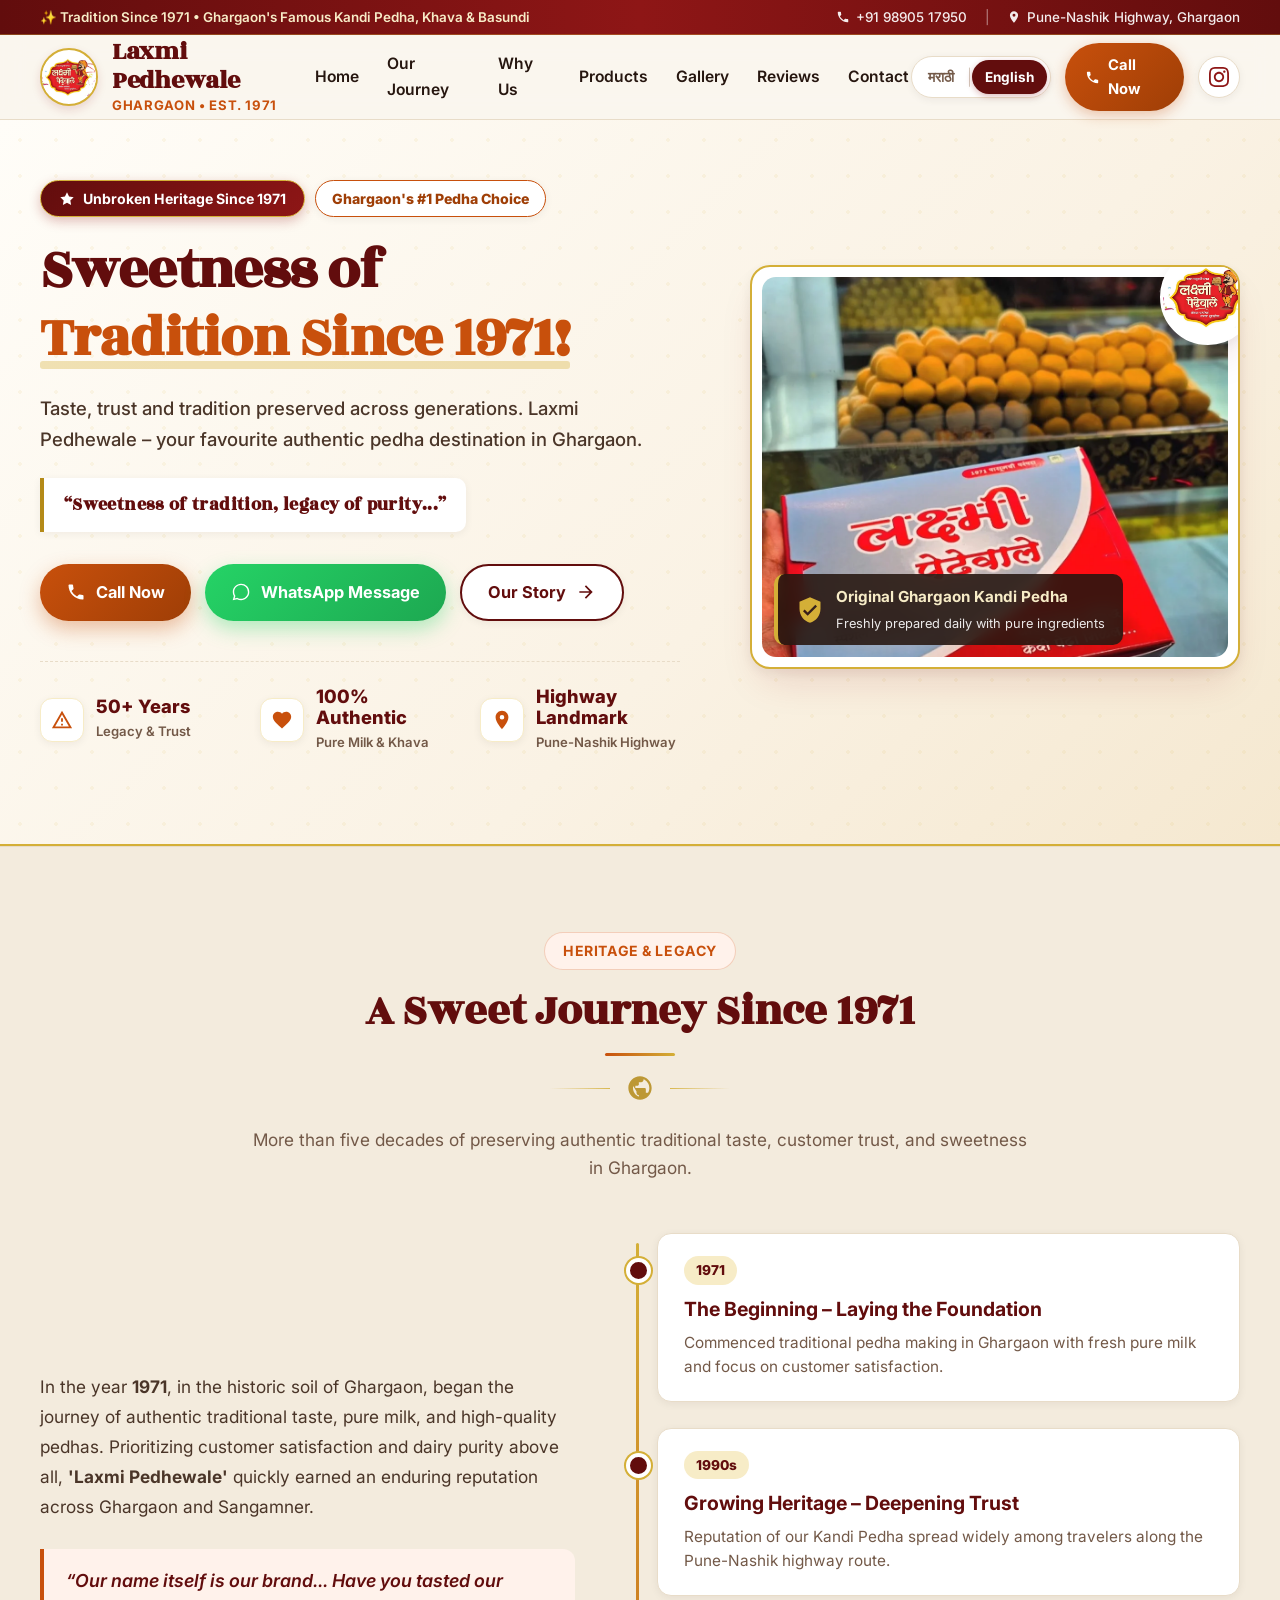
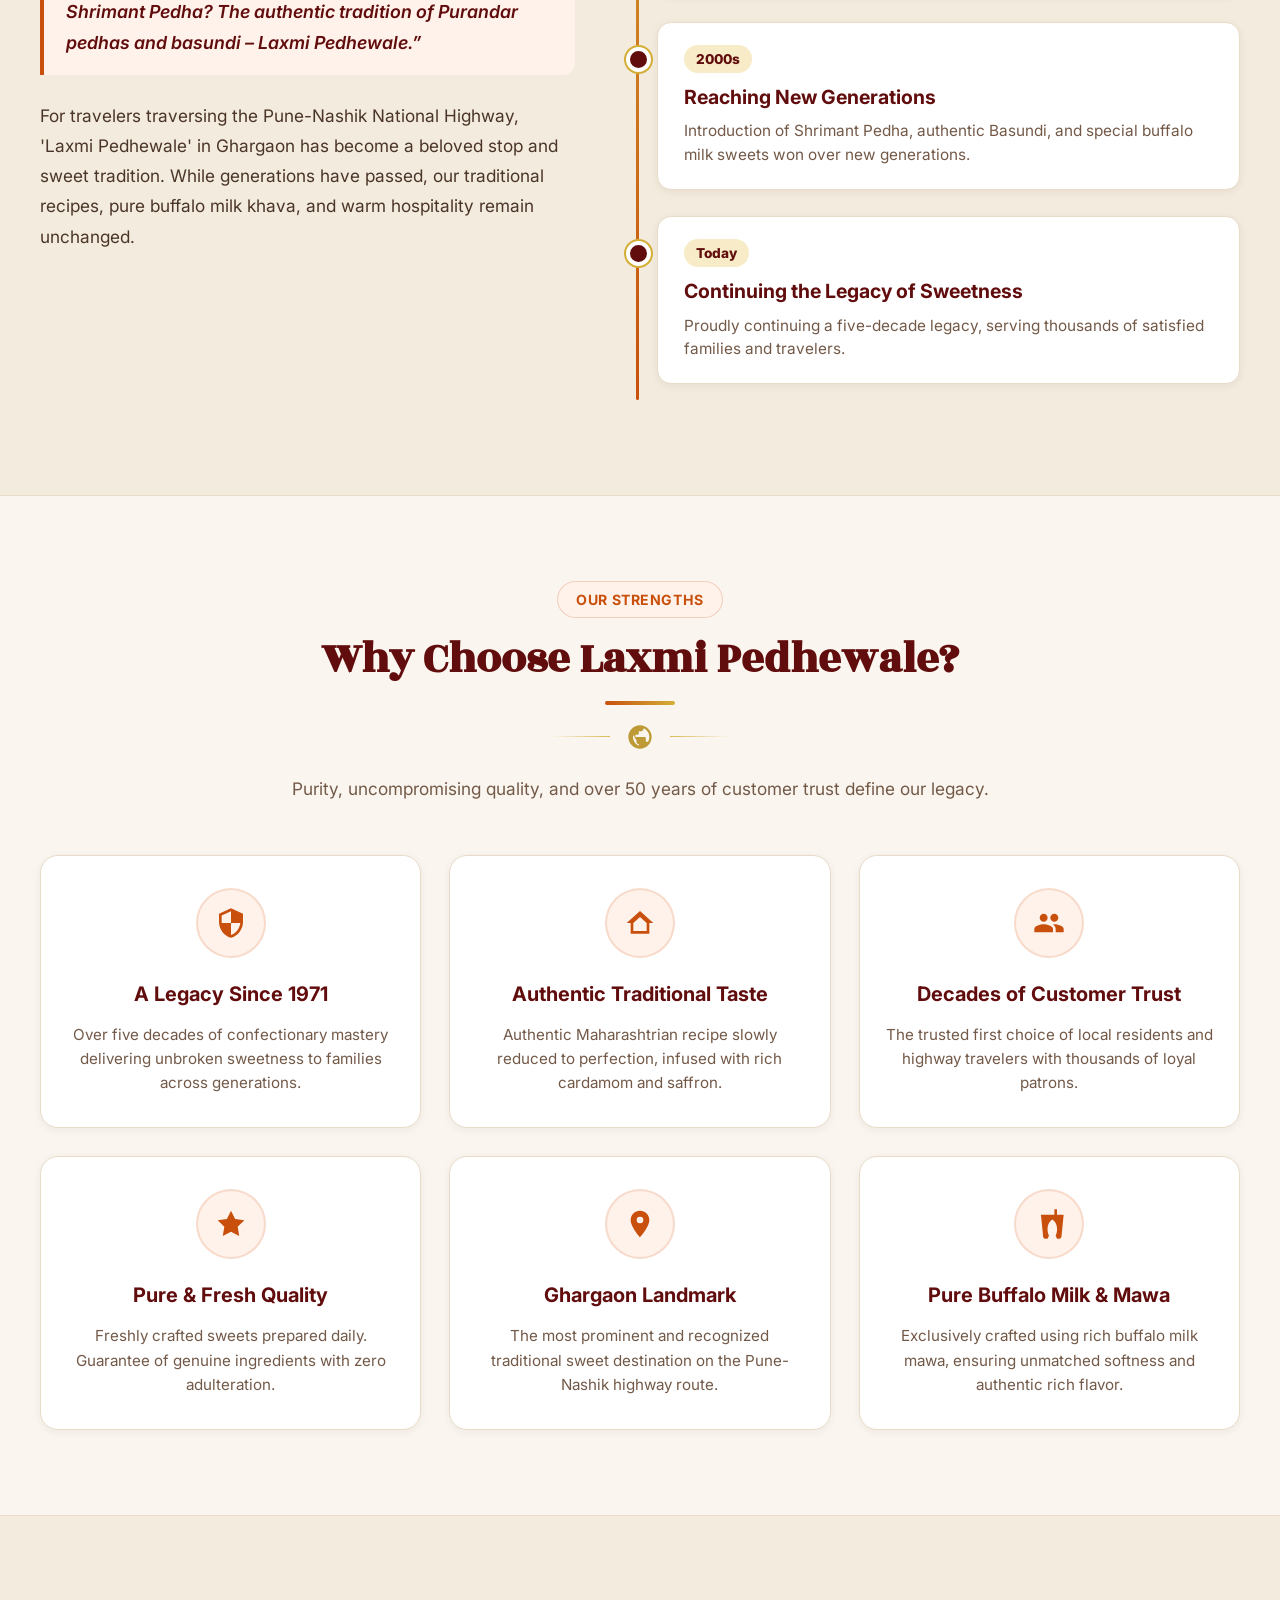
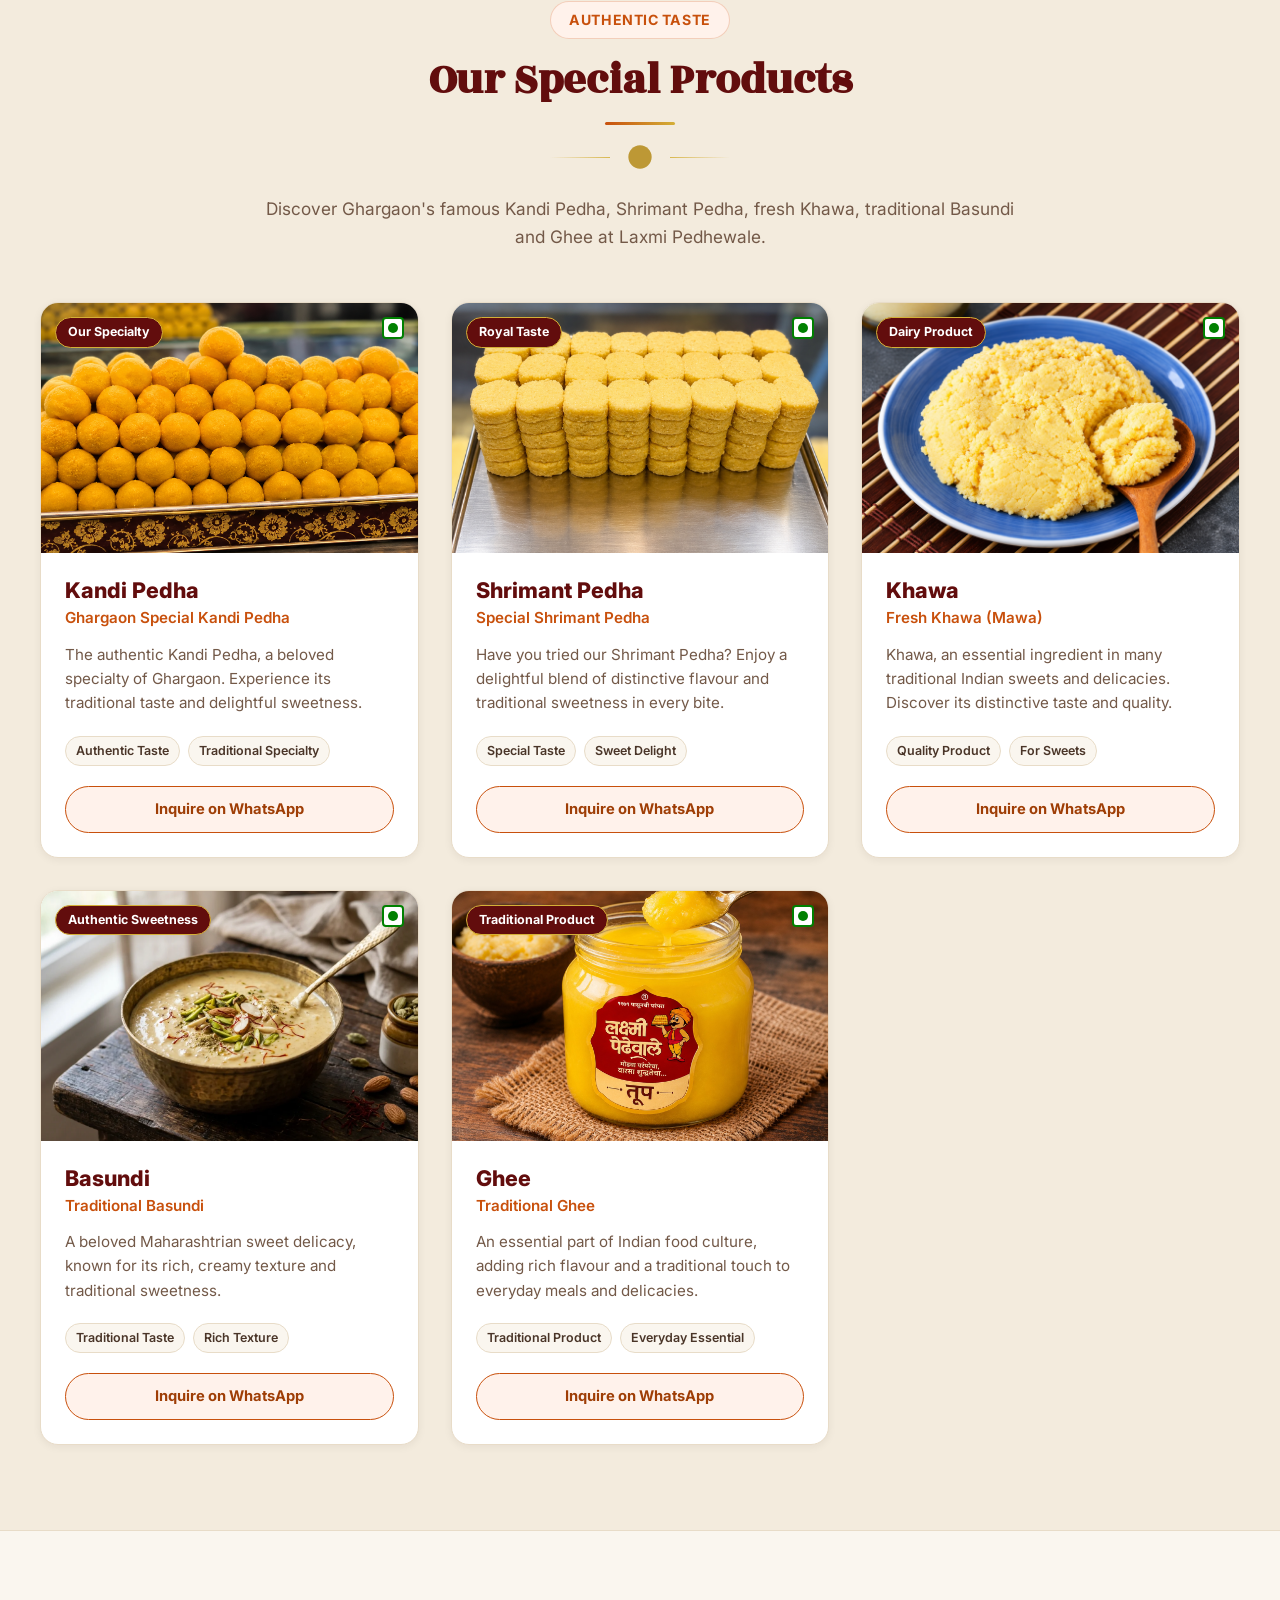
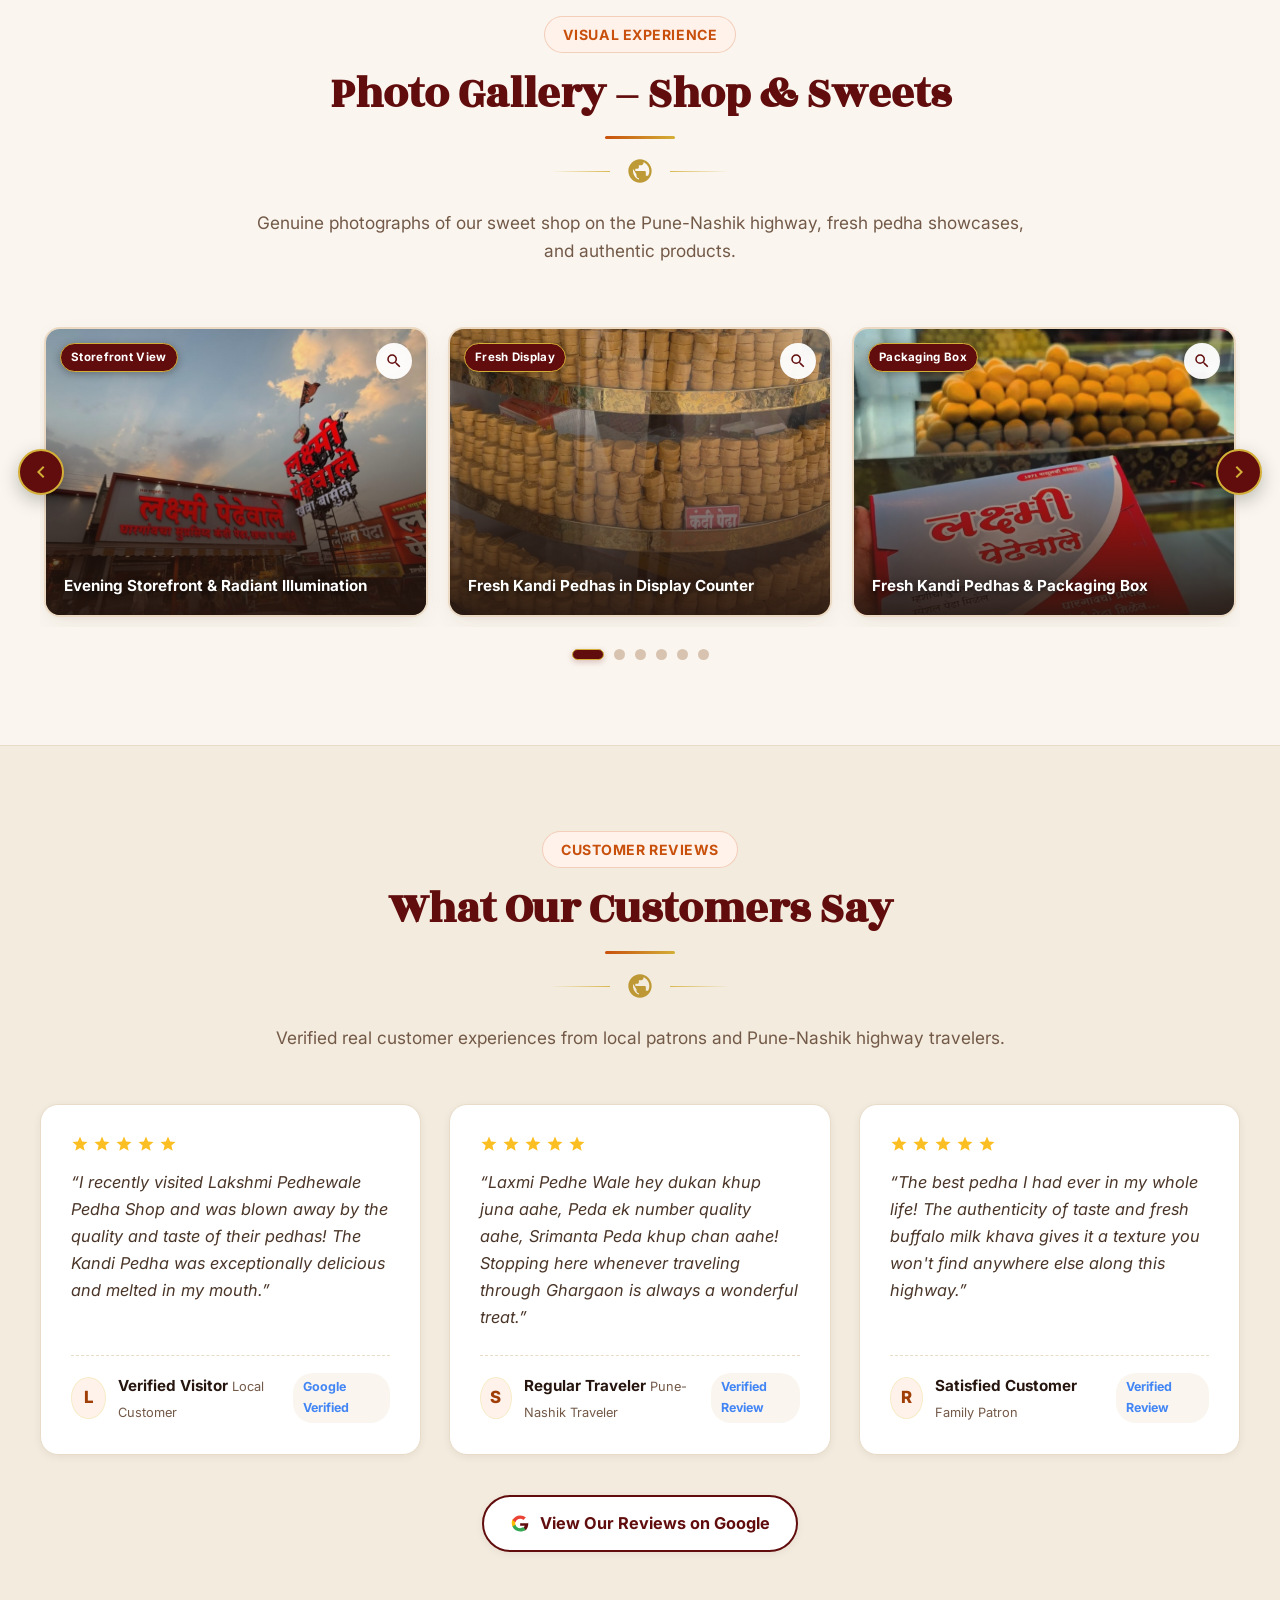
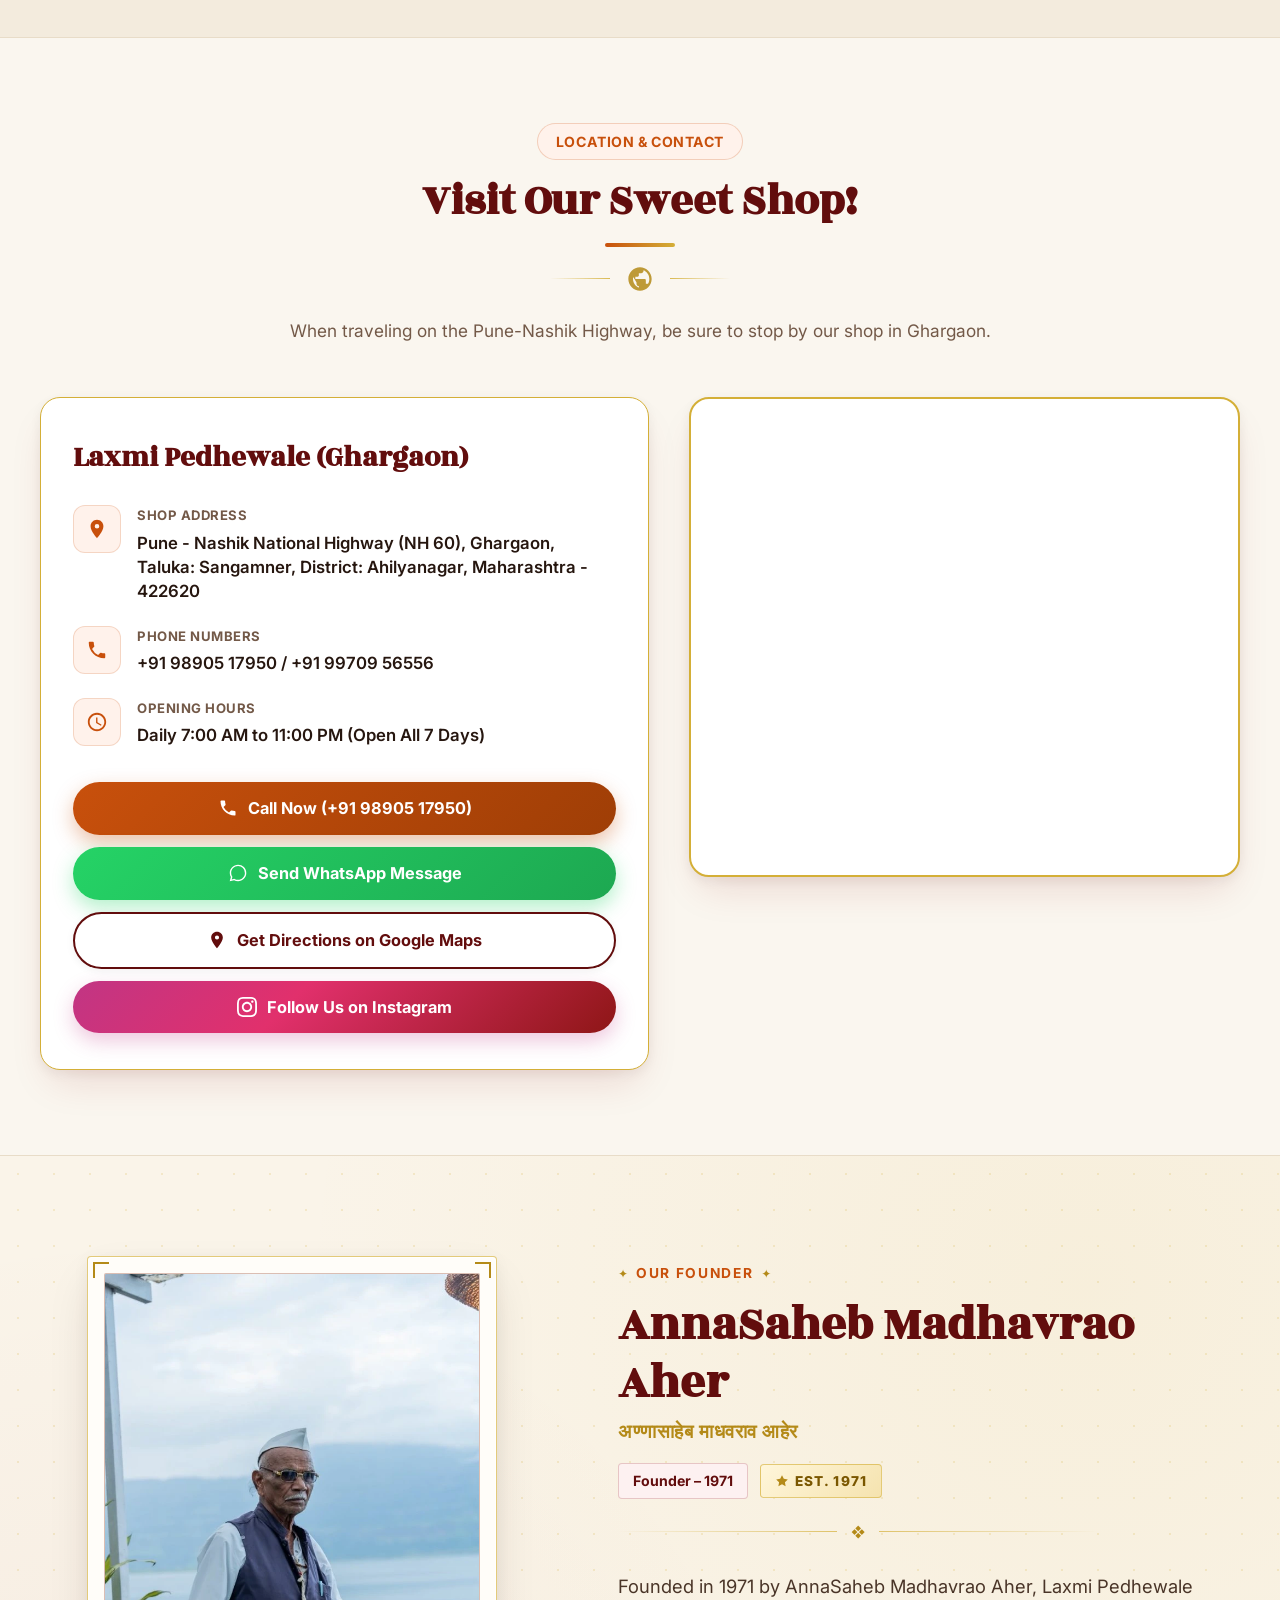
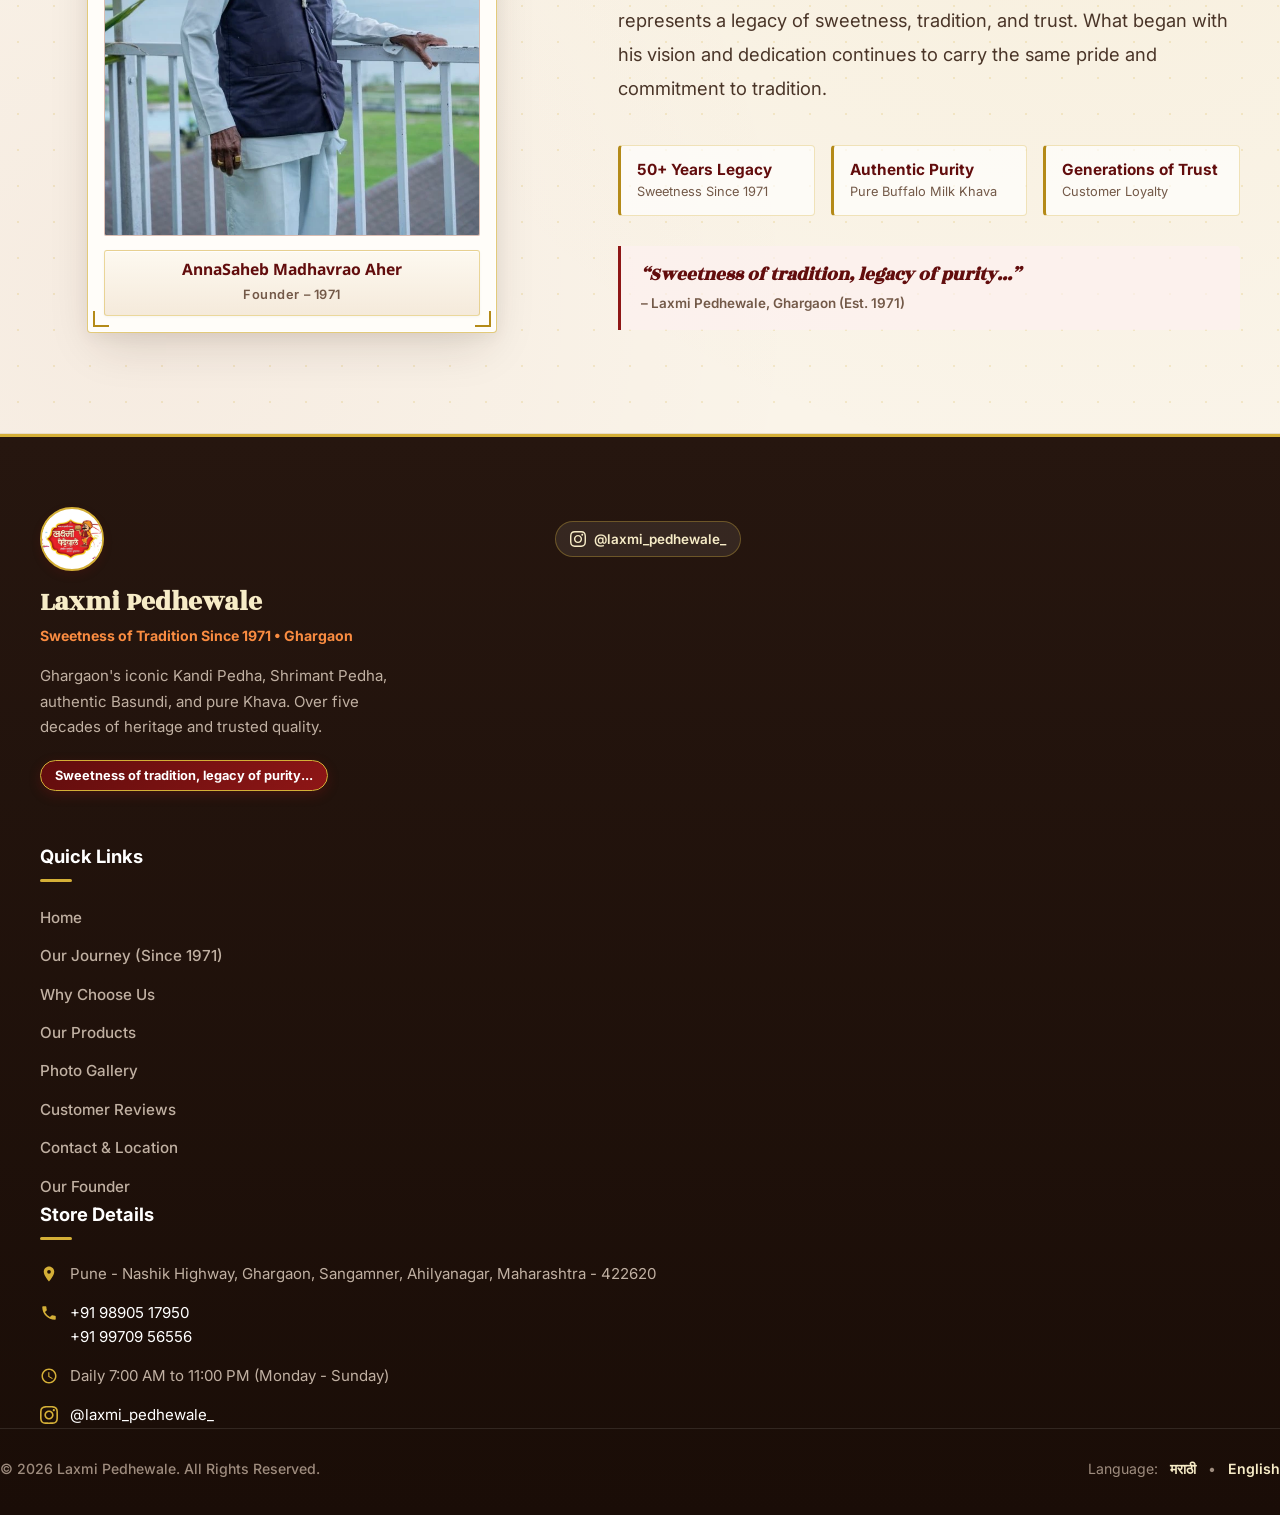
==== commit b18ed53e: "Update gallery and website design" ====
--- a/en/index.html
+++ b/en/index.html
@@ -1,13 +1,18 @@
 <!DOCTYPE html>
 <html lang="en" dir="ltr">
+
 <head>
   <meta charset="UTF-8">
   <meta name="viewport" content="width=device-width, initial-scale=1.0">
-  <title data-mr="लक्ष्मी पेढेवाले घारगाव | १९७१ पासूनचे प्रसिद्ध कंदी पेढे | संगमनेर, अहिल्यानगर" data-en="Laxmi Pedhewale Ghargaon | Famous Kandi Pedha Since 1971 | Sangamner, Ahilyanagar">Laxmi Pedhewale Ghargaon | Famous Kandi Pedha Since 1971 | Sangamner, Ahilyanagar</title>
-  
+  <title data-mr="लक्ष्मी पेढेवाले घारगाव | १९७१ पासूनचे प्रसिद्ध कंदी पेढे | संगमनेर, अहिल्यानगर"
+    data-en="Laxmi Pedhewale Ghargaon | Famous Kandi Pedha Since 1971 | Sangamner, Ahilyanagar">Laxmi Pedhewale Ghargaon
+    | Famous Kandi Pedha Since 1971 | Sangamner, Ahilyanagar</title>
+
   <!-- Primary SEO Meta Tags -->
-  <meta name="description" content="Laxmi Pedhewale – Established in 1971 in Ghargaon, Sangamner (Pune-Nashik Highway). Renowned for authentic Kandi Pedha, Special Buffalo Milk Pedha, Shrimant Pedha, rich Basundi, and pure Khava. Unmatched traditional taste!">
-  <meta name="keywords" content="Best Pedha in Ghargoan, Pedha Shop in Ghargoan, Laxmi Pedhewale Ghargoan, Best Pedhe in Ghargoan, Pedha in Sangamner, Sweet Shop in Ghargoan, Famous Pedha Shop in Ghargoan, Traditional Maharashtrian Pedha, Authentic Pedha Shop, Famous Sweet Shop in Sangamner, Pune Nashik Highway pedha, Kandi Pedha Ghargaon">
+  <meta name="description"
+    content="Laxmi Pedhewale – Established in 1971 in Ghargaon, Sangamner (Pune-Nashik Highway). Renowned for authentic Kandi Pedha, Special Buffalo Milk Pedha, Shrimant Pedha, rich Basundi, and pure Khava. Unmatched traditional taste!">
+  <meta name="keywords"
+    content="Best Pedha in Ghargoan, Pedha Shop in Ghargoan, Laxmi Pedhewale Ghargoan, Best Pedhe in Ghargoan, Pedha in Sangamner, Sweet Shop in Ghargoan, Famous Pedha Shop in Ghargoan, Traditional Maharashtrian Pedha, Authentic Pedha Shop, Famous Sweet Shop in Sangamner, Pune Nashik Highway pedha, Kandi Pedha Ghargaon">
   <meta name="author" content="Laxmi Pedhewale">
   <meta name="robots" content="index, follow">
   <link rel="canonical" href="https://laxmipedhewale.com/en/">
@@ -23,7 +28,8 @@
   <meta property="og:type" content="business.business">
   <meta property="og:url" content="https://laxmipedhewale.com/en/">
   <meta property="og:title" content="Laxmi Pedhewale Ghargaon | Famous Kandi Pedha Since 1971">
-  <meta property="og:description" content="Taste, trust and tradition preserved across generations. Pune-Nashik National Highway, Ghargaon, Sangamner. Call or message on WhatsApp.">
+  <meta property="og:description"
+    content="Taste, trust and tradition preserved across generations. Pune-Nashik National Highway, Ghargaon, Sangamner. Call or message on WhatsApp.">
   <meta property="og:image" content="https://laxmipedhewale.com/assets/images/kandi-pedha-box.webp">
   <meta property="og:locale" content="en_IN">
   <meta property="og:locale:alternate" content="mr_IN">
@@ -32,7 +38,8 @@
   <!-- Twitter Card -->
   <meta name="twitter:card" content="summary_large_image">
   <meta name="twitter:title" content="Laxmi Pedhewale Ghargaon – Sweetness of Tradition Since 1971!">
-  <meta name="twitter:description" content="Ghargaon's #1 Pedha destination. Authentic Kandi Pedha, Special Buffalo Milk Pedha, Shrimant Pedha, Basundi and Khava.">
+  <meta name="twitter:description"
+    content="Ghargaon's #1 Pedha destination. Authentic Kandi Pedha, Special Buffalo Milk Pedha, Shrimant Pedha, Basundi and Khava.">
   <meta name="twitter:image" content="https://laxmipedhewale.com/assets/images/kandi-pedha-box.webp">
 
   <!-- Mobile Theme & Favicon -->
@@ -160,23 +167,33 @@
   }
   </script>
 </head>
+
 <body lang="en" data-lang="en">
 
   <!-- Top Announcement Bar -->
   <div class="top-bar">
     <div class="container top-bar-inner">
-      <div class="top-bar-badge" data-mr="✨ १९७१ पासूनची परंपरा • घारगावचा सुप्रसिद्ध कंदी पेढा, खवा व बासुंदी" data-en="✨ Tradition Since 1971 • Ghargaon's Famous Kandi Pedha, Khava & Basundi">
+      <div class="top-bar-badge" data-mr="✨ १९७१ पासूनची परंपरा • घारगावचा सुप्रसिद्ध कंदी पेढा, खवा व बासुंदी"
+        data-en="✨ Tradition Since 1971 • Ghargaon's Famous Kandi Pedha, Khava & Basundi">
         ✨ Tradition Since 1971 • Ghargaon's Famous Kandi Pedha, Khava & Basundi
       </div>
       <div class="top-bar-contact">
         <a href="tel:+919890517950" class="top-bar-link" title="Call Laxmi Pedhewale">
-          <svg viewBox="0 0 24 24" width="14" height="14" fill="currentColor"><path d="M6.62 10.79a15.05 15.05 0 006.59 6.59l2.2-2.2a1 1 0 011.02-.24c1.12.37 2.33.57 3.57.57.55 0 1 .45 1 1V20a1 1 0 01-1 1c-9.39 0-17-7.61-17-17 0-.55.45-1 1-1h3.5a1 1 0 011 1c0 1.25.2 2.45.57 3.57.11.35.03.74-.25 1.02l-2.2 2.2z"/></svg>
+          <svg viewBox="0 0 24 24" width="14" height="14" fill="currentColor">
+            <path
+              d="M6.62 10.79a15.05 15.05 0 006.59 6.59l2.2-2.2a1 1 0 011.02-.24c1.12.37 2.33.57 3.57.57.55 0 1 .45 1 1V20a1 1 0 01-1 1c-9.39 0-17-7.61-17-17 0-.55.45-1 1-1h3.5a1 1 0 011 1c0 1.25.2 2.45.57 3.57.11.35.03.74-.25 1.02l-2.2 2.2z" />
+          </svg>
           +91 98905 17950
         </a>
         <span style="opacity: 0.5;">|</span>
-        <a href="https://maps.google.com/?q=Laxmi+Pedhewale+Ghargaon+Sangamner" target="_blank" rel="noopener noreferrer" class="top-bar-link" title="Shop Location">
-          <svg viewBox="0 0 24 24" width="14" height="14" fill="currentColor"><path d="M12 2C8.13 2 5 5.13 5 9c0 5.25 7 13 7 13s7-7.75 7-13c0-3.87-3.13-7-7-7zm0 9.5a2.5 2.5 0 010-5 2.5 2.5 0 010 5z"/></svg>
-          <span data-mr="पुणे-नाशिक हायवे, घारगाव" data-en="Pune-Nashik Highway, Ghargaon">Pune-Nashik Highway, Ghargaon</span>
+        <a href="https://maps.google.com/?q=Laxmi+Pedhewale+Ghargaon+Sangamner" target="_blank"
+          rel="noopener noreferrer" class="top-bar-link" title="Shop Location">
+          <svg viewBox="0 0 24 24" width="14" height="14" fill="currentColor">
+            <path
+              d="M12 2C8.13 2 5 5.13 5 9c0 5.25 7 13 7 13s7-7.75 7-13c0-3.87-3.13-7-7-7zm0 9.5a2.5 2.5 0 010-5 2.5 2.5 0 010 5z" />
+          </svg>
+          <span data-mr="पुणे-नाशिक हायवे, घारगाव" data-en="Pune-Nashik Highway, Ghargaon">Pune-Nashik Highway,
+            Ghargaon</span>
         </a>
       </div>
     </div>
@@ -187,10 +204,12 @@
     <div class="container nav-container">
       <!-- Brand Identity -->
       <a href="#home" class="brand-identity" title="Laxmi Pedhewale – Home">
-        <img src="../assets/images/brand-logo.webp" alt="Laxmi Pedhewale Logo" class="brand-logo-img" width="58" height="58">
+        <img src="../assets/images/brand-logo.webp" alt="Laxmi Pedhewale Logo" class="brand-logo-img" width="58"
+          height="58">
         <div class="brand-text">
           <span class="brand-name" data-mr="लक्ष्मी पेढेवाले" data-en="Laxmi Pedhewale">Laxmi Pedhewale</span>
-          <span class="brand-subtitle" data-mr="घारगाव • स्था. १९७१" data-en="Ghargaon • Est. 1971">Ghargaon • Est. 1971</span>
+          <span class="brand-subtitle" data-mr="घारगाव • स्था. १९७१" data-en="Ghargaon • Est. 1971">Ghargaon • Est.
+            1971</span>
         </div>
       </a>
 
@@ -203,6 +222,14 @@
         <a href="#gallery" class="nav-link" data-mr="फोटो गॅलरी" data-en="Gallery">Gallery</a>
         <a href="#reviews" class="nav-link" data-mr="अभिप्राय" data-en="Reviews">Reviews</a>
         <a href="#contact" class="nav-link" data-mr="संपर्क" data-en="Contact">Contact</a>
+        <a href="https://www.instagram.com/laxmi_pedhewale_/" target="_blank" rel="noopener noreferrer"
+          class="nav-link nav-link-instagram" title="Follow Us on Instagram">
+          <svg viewBox="0 0 24 24" width="18" height="18" fill="currentColor">
+            <path
+              d="M12 2.163c3.204 0 3.584.012 4.85.07 3.252.148 4.771 1.691 4.919 4.919.058 1.265.069 1.645.069 4.849 0 3.205-.012 3.584-.069 4.849-.149 3.225-1.664 4.771-4.919 4.919-1.266.058-1.644.07-4.85.07-3.204 0-3.584-.012-4.849-.07-3.26-.149-4.771-1.699-4.919-4.92-.058-1.265-.07-1.644-.07-4.849 0-3.204.013-3.583.07-4.849.149-3.227 1.664-4.771 4.919-4.919 1.266-.057 1.645-.069 4.849-.069zm0-2.163c-3.259 0-3.667.014-4.947.072-4.358.2-6.78 2.618-6.98 6.98-.059 1.281-.073 1.689-.073 4.948 0 3.259.014 3.668.072 4.948.2 4.358 2.618 6.78 6.98 6.98 1.281.058 1.689.072 4.948.072 3.259 0 3.668-.014 4.948-.072 4.354-.2 6.782-2.618 6.979-6.98.059-1.28.073-1.689.073-4.948 0-3.259-.014-3.667-.072-4.947-.196-4.354-2.617-6.78-6.979-6.98-1.281-.059-1.69-.073-4.949-.073zm0 5.838c-3.403 0-6.162 2.759-6.162 6.162s2.759 6.163 6.162 6.163 6.162-2.759 6.162-6.163c0-3.403-2.759-6.162-6.162-6.162zm0 10.162c-2.209 0-4-1.79-4-4 0-2.209 1.791-4 4-4s4 1.791 4 4c0 2.21-1.791 4-4 4zm6.406-11.845c-.796 0-1.441.645-1.441 1.44s.645 1.44 1.441 1.44c.795 0 1.439-.645 1.439-1.44s-.644-1.44-1.439-1.44z" />
+          </svg>
+          <span>Instagram (@laxmi_pedhewale_)</span>
+        </a>
       </nav>
 
       <!-- Right Actions: Language Switcher & Call Button -->
@@ -211,17 +238,32 @@
         <div class="lang-switcher" aria-label="Language Switcher">
           <button type="button" class="lang-btn" data-lang-btn="mr" aria-label="Marathi Language">मराठी</button>
           <span style="color: #D1C4B7; font-weight: 300;">|</span>
-          <button type="button" class="lang-btn active" data-lang-btn="en" aria-label="English Language">English</button>
+          <button type="button" class="lang-btn active" data-lang-btn="en"
+            aria-label="English Language">English</button>
         </div>
 
         <!-- Prominent Desktop CTA -->
         <a href="tel:+919890517950" class="btn-header-call" title="Call Now">
-          <svg viewBox="0 0 24 24"><path d="M6.62 10.79a15.05 15.05 0 006.59 6.59l2.2-2.2a1 1 0 011.02-.24c1.12.37 2.33.57 3.57.57.55 0 1 .45 1 1V20a1 1 0 01-1 1c-9.39 0-17-7.61-17-17 0-.55.45-1 1-1h3.5a1 1 0 011 1c0 1.25.2 2.45.57 3.57.11.35.03.74-.25 1.02l-2.2 2.2z"/></svg>
+          <svg viewBox="0 0 24 24">
+            <path
+              d="M6.62 10.79a15.05 15.05 0 006.59 6.59l2.2-2.2a1 1 0 011.02-.24c1.12.37 2.33.57 3.57.57.55 0 1 .45 1 1V20a1 1 0 01-1 1c-9.39 0-17-7.61-17-17 0-.55.45-1 1-1h3.5a1 1 0 011 1c0 1.25.2 2.45.57 3.57.11.35.03.74-.25 1.02l-2.2 2.2z" />
+          </svg>
           <span data-mr="आत्ताच कॉल करा" data-en="Call Now">Call Now</span>
         </a>
 
+        <!-- Instagram Header Icon Link -->
+        <a href="https://www.instagram.com/laxmi_pedhewale_/" target="_blank" rel="noopener noreferrer"
+          class="btn-header-instagram" aria-label="Follow Us on Instagram"
+          title="Follow Us on Instagram (@laxmi_pedhewale_)">
+          <svg viewBox="0 0 24 24">
+            <path
+              d="M12 2.163c3.204 0 3.584.012 4.85.07 3.252.148 4.771 1.691 4.919 4.919.058 1.265.069 1.645.069 4.849 0 3.205-.012 3.584-.069 4.849-.149 3.225-1.664 4.771-4.919 4.919-1.266.058-1.644.07-4.85.07-3.204 0-3.584-.012-4.849-.07-3.26-.149-4.771-1.699-4.919-4.92-.058-1.265-.07-1.644-.07-4.849 0-3.204.013-3.583.07-4.849.149-3.227 1.664-4.771 4.919-4.919 1.266-.057 1.645-.069 4.849-.069zm0-2.163c-3.259 0-3.667.014-4.947.072-4.358.2-6.78 2.618-6.98 6.98-.059 1.281-.073 1.689-.073 4.948 0 3.259.014 3.668.072 4.948.2 4.358 2.618 6.78 6.98 6.98 1.281.058 1.689.072 4.948.072 3.259 0 3.668-.014 4.948-.072 4.354-.2 6.782-2.618 6.979-6.98.059-1.28.073-1.689.073-4.948 0-3.259-.014-3.667-.072-4.947-.196-4.354-2.617-6.78-6.979-6.98-1.281-.059-1.69-.073-4.949-.073zm0 5.838c-3.403 0-6.162 2.759-6.162 6.162s2.759 6.163 6.162 6.163 6.162-2.759 6.162-6.163c0-3.403-2.759-6.162-6.162-6.162zm0 10.162c-2.209 0-4-1.79-4-4 0-2.209 1.791-4 4-4s4 1.791 4 4c0 2.21-1.791 4-4 4zm6.406-11.845c-.796 0-1.441.645-1.441 1.44s.645 1.44 1.441 1.44c.795 0 1.439-.645 1.439-1.44s-.644-1.44-1.439-1.44z" />
+          </svg>
+        </a>
+
         <!-- Mobile Hamburger Toggle -->
-        <button type="button" class="mobile-toggle" id="mobileToggle" aria-label="Toggle Navigation Menu" aria-expanded="false">
+        <button type="button" class="mobile-toggle" id="mobileToggle" aria-label="Toggle Navigation Menu"
+          aria-expanded="false">
           <span></span>
           <span></span>
           <span></span>
@@ -241,25 +283,34 @@
         <div class="hero-content">
           <div class="hero-badge-wrap">
             <span class="hero-badge-heritage">
-              <svg viewBox="0 0 24 24" width="16" height="16" fill="currentColor"><path d="M12 2l3.09 6.26L22 9.27l-5 4.87 1.18 6.88L12 17.77l-6.18 3.25L7 14.14 2 9.27l6.91-1.01L12 2z"/></svg>
-              <span data-mr="१९७१ पासूनची अखंड परंपरा" data-en="Unbroken Heritage Since 1971">Unbroken Heritage Since 1971</span>
+              <svg viewBox="0 0 24 24" width="16" height="16" fill="currentColor">
+                <path
+                  d="M12 2l3.09 6.26L22 9.27l-5 4.87 1.18 6.88L12 17.77l-6.18 3.25L7 14.14 2 9.27l6.91-1.01L12 2z" />
+              </svg>
+              <span data-mr="१९७१ पासूनची अखंड परंपरा" data-en="Unbroken Heritage Since 1971">Unbroken Heritage Since
+                1971</span>
             </span>
             <span class="hero-badge-rank" data-mr="घारगावमधील नंबर १ पेढे" data-en="Ghargaon's #1 Pedha Choice">
               Ghargaon's #1 Pedha Choice
             </span>
           </div>
 
-          <h1 class="hero-heading" data-mr="१९७१ पासून <span class='highlight'>परंपरेचा गोडवा!</span>" data-en="Sweetness of <span class='highlight'>Tradition Since 1971!</span>">
+          <h1 class="hero-heading" data-mr="१९७१ पासून <span class='highlight'>परंपरेचा गोडवा!</span>"
+            data-en="Sweetness of <span class='highlight'>Tradition Since 1971!</span>">
             Sweetness of <span class="highlight">Tradition Since 1971!</span>
           </h1>
 
-          <p class="hero-subtext" data-mr="पिढ्यानपिढ्या जपलेली चव, विश्वास आणि परंपरा. लक्ष्मी पेढेवाले – घारगावमधील आपल्या आवडीचे पेढे." data-en="Taste, trust and tradition preserved across generations. Laxmi Pedhewale – your favourite authentic pedha destination in Ghargaon.">
-            Taste, trust and tradition preserved across generations. Laxmi Pedhewale – your favourite authentic pedha destination in Ghargaon.
+          <p class="hero-subtext"
+            data-mr="पिढ्यानपिढ्या जपलेली चव, विश्वास आणि परंपरा. लक्ष्मी पेढेवाले – घारगावमधील आपल्या आवडीचे पेढे."
+            data-en="Taste, trust and tradition preserved across generations. Laxmi Pedhewale – your favourite authentic pedha destination in Ghargaon.">
+            Taste, trust and tradition preserved across generations. Laxmi Pedhewale – your favourite authentic pedha
+            destination in Ghargaon.
           </p>
 
           <!-- Official Slogan Box -->
           <div class="hero-slogan-box">
-            <span class="hero-slogan-quote" data-mr="&ldquo;गोडवा परंपरेचा, वारसा शुद्धतेचा...&rdquo;" data-en="&ldquo;Sweetness of tradition, legacy of purity...&rdquo;">
+            <span class="hero-slogan-quote" data-mr="&ldquo;गोडवा परंपरेचा, वारसा शुद्धतेचा...&rdquo;"
+              data-en="&ldquo;Sweetness of tradition, legacy of purity...&rdquo;">
               &ldquo;Sweetness of tradition, legacy of purity...&rdquo;
             </span>
           </div>
@@ -267,18 +318,28 @@
           <!-- Hero Action Buttons -->
           <div class="hero-cta-group">
             <a href="tel:+919890517950" class="btn btn-primary" title="Call Now">
-              <svg viewBox="0 0 24 24"><path d="M6.62 10.79a15.05 15.05 0 006.59 6.59l2.2-2.2a1 1 0 011.02-.24c1.12.37 2.33.57 3.57.57.55 0 1 .45 1 1V20a1 1 0 01-1 1c-9.39 0-17-7.61-17-17 0-.55.45-1 1-1h3.5a1 1 0 011 1c0 1.25.2 2.45.57 3.57.11.35.03.74-.25 1.02l-2.2 2.2z"/></svg>
+              <svg viewBox="0 0 24 24">
+                <path
+                  d="M6.62 10.79a15.05 15.05 0 006.59 6.59l2.2-2.2a1 1 0 011.02-.24c1.12.37 2.33.57 3.57.57.55 0 1 .45 1 1V20a1 1 0 01-1 1c-9.39 0-17-7.61-17-17 0-.55.45-1 1-1h3.5a1 1 0 011 1c0 1.25.2 2.45.57 3.57.11.35.03.74-.25 1.02l-2.2 2.2z" />
+              </svg>
               <span data-mr="कॉल करा" data-en="Call Now">Call Now</span>
             </a>
 
-            <a href="https://wa.me/919890517950?text=Hello%2C%20I%20would%20like%20to%20know%20more%20about%20the%20products%20at%20Laxmi%20Pedhewale." target="_blank" rel="noopener noreferrer" class="btn btn-whatsapp btn-wa-dynamic" title="WhatsApp Message">
-              <svg viewBox="0 0 24 24"><path d="M12.04 2c-5.46 0-9.91 4.45-9.91 9.91 0 1.75.46 3.45 1.32 4.95L2.05 22l5.25-1.38c1.45.79 3.08 1.21 4.74 1.21 5.46 0 9.91-4.45 9.91-9.91 0-2.65-1.03-5.14-2.9-7.01A9.816 9.816 0 0012.04 2zM12.05 20.2c-1.48 0-2.93-.4-4.2-1.15l-.3-.18-3.12.82.83-3.04-.2-.31a8.214 8.214 0 01-1.26-4.38c0-4.54 3.7-8.24 8.24-8.24 2.2 0 4.27.86 5.82 2.42a8.18 8.18 0 012.41 5.83c.02 4.54-3.68 8.23-8.22 8.23z"/></svg>
+            <a href="https://wa.me/919890517950?text=Hello%2C%20I%20would%20like%20to%20know%20more%20about%20the%20products%20at%20Laxmi%20Pedhewale."
+              target="_blank" rel="noopener noreferrer" class="btn btn-whatsapp btn-wa-dynamic"
+              title="WhatsApp Message">
+              <svg viewBox="0 0 24 24">
+                <path
+                  d="M12.04 2c-5.46 0-9.91 4.45-9.91 9.91 0 1.75.46 3.45 1.32 4.95L2.05 22l5.25-1.38c1.45.79 3.08 1.21 4.74 1.21 5.46 0 9.91-4.45 9.91-9.91 0-2.65-1.03-5.14-2.9-7.01A9.816 9.816 0 0012.04 2zM12.05 20.2c-1.48 0-2.93-.4-4.2-1.15l-.3-.18-3.12.82.83-3.04-.2-.31a8.214 8.214 0 01-1.26-4.38c0-4.54 3.7-8.24 8.24-8.24 2.2 0 4.27.86 5.82 2.42a8.18 8.18 0 012.41 5.83c.02 4.54-3.68 8.23-8.22 8.23z" />
+              </svg>
               <span data-mr="WhatsApp वर संदेश पाठवा" data-en="WhatsApp Message">WhatsApp Message</span>
             </a>
 
             <a href="#heritage" class="btn btn-outline" title="Our Story">
               <span data-mr="आमच्याबद्दल जाणून घ्या" data-en="Our Story">Our Story</span>
-              <svg viewBox="0 0 24 24"><path d="M12 4l-1.41 1.41L16.17 11H4v2h12.17l-5.58 5.59L12 20l8-8z"/></svg>
+              <svg viewBox="0 0 24 24">
+                <path d="M12 4l-1.41 1.41L16.17 11H4v2h12.17l-5.58 5.59L12 20l8-8z" />
+              </svg>
             </a>
           </div>
 
@@ -286,7 +347,9 @@
           <div class="hero-trust-bar">
             <div class="trust-item">
               <div class="trust-icon-box">
-                <svg viewBox="0 0 24 24"><path d="M12 2L1 21h22L12 2zm0 3.99L19.53 19H4.47L12 5.99zM11 16h2v2h-2zm0-6h2v4h-2z"/></svg>
+                <svg viewBox="0 0 24 24">
+                  <path d="M12 2L1 21h22L12 2zm0 3.99L19.53 19H4.47L12 5.99zM11 16h2v2h-2zm0-6h2v4h-2z" />
+                </svg>
               </div>
               <div class="trust-text">
                 <strong data-mr="५०+ वर्षे" data-en="50+ Years">50+ Years</strong>
@@ -296,7 +359,10 @@
 
             <div class="trust-item">
               <div class="trust-icon-box">
-                <svg viewBox="0 0 24 24"><path d="M12 21.35l-1.45-1.32C5.4 15.36 2 12.28 2 8.5 2 5.42 4.42 3 7.5 3c1.74 0 3.41.81 4.5 2.09C13.09 3.81 14.76 3 16.5 3 19.58 3 22 5.42 22 8.5c0 3.78-3.4 6.86-8.55 11.54L12 21.35z"/></svg>
+                <svg viewBox="0 0 24 24">
+                  <path
+                    d="M12 21.35l-1.45-1.32C5.4 15.36 2 12.28 2 8.5 2 5.42 4.42 3 7.5 3c1.74 0 3.41.81 4.5 2.09C13.09 3.81 14.76 3 16.5 3 19.58 3 22 5.42 22 8.5c0 3.78-3.4 6.86-8.55 11.54L12 21.35z" />
+                </svg>
               </div>
               <div class="trust-text">
                 <strong data-mr="१००% अस्सल चव" data-en="100% Authentic">100% Authentic</strong>
@@ -306,7 +372,10 @@
 
             <div class="trust-item">
               <div class="trust-icon-box">
-                <svg viewBox="0 0 24 24"><path d="M12 2C8.13 2 5 5.13 5 9c0 5.25 7 13 7 13s7-7.75 7-13c0-3.87-3.13-7-7-7zm0 9.5a2.5 2.5 0 010-5 2.5 2.5 0 010 5z"/></svg>
+                <svg viewBox="0 0 24 24">
+                  <path
+                    d="M12 2C8.13 2 5 5.13 5 9c0 5.25 7 13 7 13s7-7.75 7-13c0-3.87-3.13-7-7-7zm0 9.5a2.5 2.5 0 010-5 2.5 2.5 0 010 5z" />
+                </svg>
               </div>
               <div class="trust-text">
                 <strong data-mr="घारगावची ओळख" data-en="Highway Landmark">Highway Landmark</strong>
@@ -319,13 +388,21 @@
         <!-- Right Visual Showcase Column -->
         <div class="hero-visual">
           <div class="hero-main-card">
-            <img src="../assets/images/kandi-pedha-box.webp" alt="Laxmi Pedhewale Famous Ghargaon Kandi Pedhas and Packaging Box" class="hero-image" width="600" height="380">
-            
+            <img src="../assets/images/kandi-pedha-box.webp"
+              alt="Laxmi Pedhewale Famous Ghargaon Kandi Pedhas and Packaging Box" class="hero-image" width="600"
+              height="380">
+
             <div class="hero-floating-badge">
-              <svg viewBox="0 0 24 24" width="28" height="28" fill="var(--color-gold)"><path d="M12 1L3 5v6c0 5.55 3.84 10.74 9 12 5.16-1.26 9-6.45 9-12V5l-9-4zm-2 16l-4-4 1.41-1.41L10 14.17l6.59-6.59L18 9l-8 8z"/></svg>
+              <svg viewBox="0 0 24 24" width="28" height="28" fill="var(--color-gold)">
+                <path
+                  d="M12 1L3 5v6c0 5.55 3.84 10.74 9 12 5.16-1.26 9-6.45 9-12V5l-9-4zm-2 16l-4-4 1.41-1.41L10 14.17l6.59-6.59L18 9l-8 8z" />
+              </svg>
               <div>
-                <strong data-mr="अस्सल घारगाव कंदी पेढा" data-en="Original Ghargaon Kandi Pedha">Original Ghargaon Kandi Pedha</strong>
-                <span data-mr="दररोज ताजा व शुद्ध तयार केला जातो" data-en="Freshly prepared daily with pure ingredients">Freshly prepared daily with pure ingredients</span>
+                <strong data-mr="अस्सल घारगाव कंदी पेढा" data-en="Original Ghargaon Kandi Pedha">Original Ghargaon Kandi
+                  Pedha</strong>
+                <span data-mr="दररोज ताजा व शुद्ध तयार केला जातो"
+                  data-en="Freshly prepared daily with pure ingredients">Freshly prepared daily with pure
+                  ingredients</span>
               </div>
             </div>
 
@@ -350,9 +427,14 @@
           A Sweet Journey Since 1971
         </h2>
         <div class="motif-divider">
-          <svg class="motif-icon" viewBox="0 0 24 24"><path d="M12 2C6.48 2 2 6.48 2 12s4.48 10 10 10 10-4.48 10-10S17.52 2 12 2zm1 17.93c-3.95-.49-7-3.85-7-7.93 0-.62.08-1.21.21-1.79L9 15v1c0 1.1.9 2 2 2v1.93zm6.9-2.54c-.26-.81-1-1.39-1.9-1.39h-1v-3c0-.55-.45-1-1-1H8v-2h2c.55 0 1-.45 1-1V7h2c1.1 0 2-.9 2-2v-.41c2.93 1.19 5 4.06 5 7.41 0 2.08-.8 3.97-2.1 5.39z"/></svg>
-        </div>
-        <p class="section-desc" data-mr="पाच दशकांहून अधिक काळ घारगावमध्ये जपलेली अस्सल पारंपरिक चव, ग्राहकांचा विश्वास आणि गोडवा." data-en="More than five decades of preserving authentic traditional taste, customer trust, and sweetness in Ghargaon.">
+          <svg class="motif-icon" viewBox="0 0 24 24">
+            <path
+              d="M12 2C6.48 2 2 6.48 2 12s4.48 10 10 10 10-4.48 10-10S17.52 2 12 2zm1 17.93c-3.95-.49-7-3.85-7-7.93 0-.62.08-1.21.21-1.79L9 15v1c0 1.1.9 2 2 2v1.93zm6.9-2.54c-.26-.81-1-1.39-1.9-1.39h-1v-3c0-.55-.45-1-1-1H8v-2h2c.55 0 1-.45 1-1V7h2c1.1 0 2-.9 2-2v-.41c2.93 1.19 5 4.06 5 7.41 0 2.08-.8 3.97-2.1 5.39z" />
+          </svg>
+        </div>
+        <p class="section-desc"
+          data-mr="पाच दशकांहून अधिक काळ घारगावमध्ये जपलेली अस्सल पारंपरिक चव, ग्राहकांचा विश्वास आणि गोडवा."
+          data-en="More than five decades of preserving authentic traditional taste, customer trust, and sweetness in Ghargaon.">
           More than five decades of preserving authentic traditional taste, customer trust, and sweetness in Ghargaon.
         </p>
       </div>
@@ -360,16 +442,26 @@
       <div class="heritage-grid">
         <!-- Storytelling Narrative Column -->
         <div class="heritage-story-content">
-          <p data-mr="सन <strong>१९७१</strong> मध्ये, घारगावच्या ऐतिहासिक भूमीत अस्सल पारंपरिक चव, शुद्ध दूध आणि दर्जेदार पेढ्यांची परंपरा सुरू झाली. सुरूवातीपासूनच ग्राहकांचे समाधान आणि दुधाच्या शुद्धतेला सर्वोच्च प्राधान्य देणाऱ्या <strong>'लक्ष्मी पेढेवाले'</strong> या नावाने घारगाव व संगमनेर परिसरात अल्पावधीतच अढळ स्थान मिळवले." data-en="In the year <strong>1971</strong>, in the historic soil of Ghargaon, began the journey of authentic traditional taste, pure milk, and high-quality pedhas. Prioritizing customer satisfaction and dairy purity above all, <strong>'Laxmi Pedhewale'</strong> quickly earned an enduring reputation across Ghargaon and Sangamner.">
-            In the year <strong>1971</strong>, in the historic soil of Ghargaon, began the journey of authentic traditional taste, pure milk, and high-quality pedhas. Prioritizing customer satisfaction and dairy purity above all, <strong>'Laxmi Pedhewale'</strong> quickly earned an enduring reputation across Ghargaon and Sangamner.
+          <p data-mr="सन <strong>१९७१</strong> मध्ये, घारगावच्या ऐतिहासिक भूमीत अस्सल पारंपरिक चव, शुद्ध दूध आणि दर्जेदार पेढ्यांची परंपरा सुरू झाली. सुरूवातीपासूनच ग्राहकांचे समाधान आणि दुधाच्या शुद्धतेला सर्वोच्च प्राधान्य देणाऱ्या <strong>'लक्ष्मी पेढेवाले'</strong> या नावाने घारगाव व संगमनेर परिसरात अल्पावधीतच अढळ स्थान मिळवले."
+            data-en="In the year <strong>1971</strong>, in the historic soil of Ghargaon, began the journey of authentic traditional taste, pure milk, and high-quality pedhas. Prioritizing customer satisfaction and dairy purity above all, <strong>'Laxmi Pedhewale'</strong> quickly earned an enduring reputation across Ghargaon and Sangamner.">
+            In the year <strong>1971</strong>, in the historic soil of Ghargaon, began the journey of authentic
+            traditional taste, pure milk, and high-quality pedhas. Prioritizing customer satisfaction and dairy purity
+            above all, <strong>'Laxmi Pedhewale'</strong> quickly earned an enduring reputation across Ghargaon and
+            Sangamner.
           </p>
 
-          <div class="heritage-highlight-quote" data-mr="&ldquo;आमचं नावच दुकानाला... श्रीमंत पेढा तुम्ही खाल्लाय का? अस्सल आपल्या पुरंदरच्या पेढ्यांची व बासुंदीची परंपरा – लक्ष्मी पेढेवाले.&rdquo;" data-en="&ldquo;Our name itself is our brand... Have you tasted our Shrimant Pedha? The authentic tradition of Purandar pedhas and basundi – Laxmi Pedhewale.&rdquo;">
-            &ldquo;Our name itself is our brand... Have you tasted our Shrimant Pedha? The authentic tradition of Purandar pedhas and basundi – Laxmi Pedhewale.&rdquo;
-          </div>
-
-          <p data-mr="पुणे-नाशिक महामार्गावरून प्रवास करणाऱ्या प्रवाशांसाठी घारगावमधील 'लक्ष्मी पेढेवाले' हे एक हक्काचे विश्रांतीस्थान व चविष्ट आठवण बनले आहे. पिढ्या बदलल्या तरी आमच्या पेढ्यांची पारंपरिक चव, म्हशीच्या शुद्ध दुधाचा खवा आणि आपलेपणाची सेवा आजही तशीच अखंड टिकून आहे." data-en="For travelers traversing the Pune-Nashik National Highway, 'Laxmi Pedhewale' in Ghargaon has become a beloved stop and sweet tradition. While generations have passed, our traditional recipes, pure buffalo milk khava, and warm hospitality remain unchanged.">
-            For travelers traversing the Pune-Nashik National Highway, 'Laxmi Pedhewale' in Ghargaon has become a beloved stop and sweet tradition. While generations have passed, our traditional recipes, pure buffalo milk khava, and warm hospitality remain unchanged.
+          <div class="heritage-highlight-quote"
+            data-mr="&ldquo;आमचं नावच दुकानाला... श्रीमंत पेढा तुम्ही खाल्लाय का? अस्सल आपल्या पुरंदरच्या पेढ्यांची व बासुंदीची परंपरा – लक्ष्मी पेढेवाले.&rdquo;"
+            data-en="&ldquo;Our name itself is our brand... Have you tasted our Shrimant Pedha? The authentic tradition of Purandar pedhas and basundi – Laxmi Pedhewale.&rdquo;">
+            &ldquo;Our name itself is our brand... Have you tasted our Shrimant Pedha? The authentic tradition of
+            Purandar pedhas and basundi – Laxmi Pedhewale.&rdquo;
+          </div>
+
+          <p data-mr="पुणे-नाशिक महामार्गावरून प्रवास करणाऱ्या प्रवाशांसाठी घारगावमधील 'लक्ष्मी पेढेवाले' हे एक हक्काचे विश्रांतीस्थान व चविष्ट आठवण बनले आहे. पिढ्या बदलल्या तरी आमच्या पेढ्यांची पारंपरिक चव, म्हशीच्या शुद्ध दुधाचा खवा आणि आपलेपणाची सेवा आजही तशीच अखंड टिकून आहे."
+            data-en="For travelers traversing the Pune-Nashik National Highway, 'Laxmi Pedhewale' in Ghargaon has become a beloved stop and sweet tradition. While generations have passed, our traditional recipes, pure buffalo milk khava, and warm hospitality remain unchanged.">
+            For travelers traversing the Pune-Nashik National Highway, 'Laxmi Pedhewale' in Ghargaon has become a
+            beloved stop and sweet tradition. While generations have passed, our traditional recipes, pure buffalo milk
+            khava, and warm hospitality remain unchanged.
           </p>
         </div>
 
@@ -378,29 +470,42 @@
           <div class="timeline-card">
             <span class="timeline-node"></span>
             <span class="timeline-year-tag">1971</span>
-            <h4 data-mr="सुरुवात – परंपरेची पायाभरणी" data-en="The Beginning – Laying the Foundation">The Beginning – Laying the Foundation</h4>
-            <p data-mr="घारगावमध्ये शुद्ध दुधाचे पारंपरिक पेढे तयार करण्यास सुरुवात. ग्राहकांच्या विश्वासावर भर." data-en="Commenced traditional pedha making in Ghargaon with fresh pure milk and focus on customer satisfaction.">Commenced traditional pedha making in Ghargaon with fresh pure milk and focus on customer satisfaction.</p>
+            <h4 data-mr="सुरुवात – परंपरेची पायाभरणी" data-en="The Beginning – Laying the Foundation">The Beginning –
+              Laying the Foundation</h4>
+            <p data-mr="घारगावमध्ये शुद्ध दुधाचे पारंपरिक पेढे तयार करण्यास सुरुवात. ग्राहकांच्या विश्वासावर भर."
+              data-en="Commenced traditional pedha making in Ghargaon with fresh pure milk and focus on customer satisfaction.">
+              Commenced traditional pedha making in Ghargaon with fresh pure milk and focus on customer satisfaction.
+            </p>
           </div>
 
           <div class="timeline-card">
             <span class="timeline-node"></span>
             <span class="timeline-year-tag">1990s</span>
-            <h4 data-mr="परंपरेचा विस्तार – ग्राहकांचा अतूट विश्वास" data-en="Growing Heritage – Deepening Trust">Growing Heritage – Deepening Trust</h4>
-            <p data-mr="पुणे-नाशिक महामार्गावर येणाऱ्या-जाणाऱ्या प्रवाशांमध्ये कंदी पेढ्याची ख्याती वेगाने पसरली." data-en="Reputation of our Kandi Pedha spread widely among travelers along the Pune-Nashik highway route.">Reputation of our Kandi Pedha spread widely among travelers along the Pune-Nashik highway route.</p>
+            <h4 data-mr="परंपरेचा विस्तार – ग्राहकांचा अतूट विश्वास" data-en="Growing Heritage – Deepening Trust">
+              Growing Heritage – Deepening Trust</h4>
+            <p data-mr="पुणे-नाशिक महामार्गावर येणाऱ्या-जाणाऱ्या प्रवाशांमध्ये कंदी पेढ्याची ख्याती वेगाने पसरली."
+              data-en="Reputation of our Kandi Pedha spread widely among travelers along the Pune-Nashik highway route.">
+              Reputation of our Kandi Pedha spread widely among travelers along the Pune-Nashik highway route.</p>
           </div>
 
           <div class="timeline-card">
             <span class="timeline-node"></span>
             <span class="timeline-year-tag">2000s</span>
             <h4 data-mr="नवीन पिढ्यांपर्यंत पोहोच" data-en="Reaching New Generations">Reaching New Generations</h4>
-            <p data-mr="श्रीमंत पेढा, अस्सल बासुंदी आणि म्हशीच्या दुधाच्या विशेष पेढ्यांनी नव्या पिढीचे मन जिंकले." data-en="Introduction of Shrimant Pedha, authentic Basundi, and special buffalo milk sweets won over new generations.">Introduction of Shrimant Pedha, authentic Basundi, and special buffalo milk sweets won over new generations.</p>
+            <p data-mr="श्रीमंत पेढा, अस्सल बासुंदी आणि म्हशीच्या दुधाच्या विशेष पेढ्यांनी नव्या पिढीचे मन जिंकले."
+              data-en="Introduction of Shrimant Pedha, authentic Basundi, and special buffalo milk sweets won over new generations.">
+              Introduction of Shrimant Pedha, authentic Basundi, and special buffalo milk sweets won over new
+              generations.</p>
           </div>
 
           <div class="timeline-card">
             <span class="timeline-node"></span>
             <span class="timeline-year-tag" data-mr="आज" data-en="Today">Today</span>
-            <h4 data-mr="परंपरा कायम, गोडवा कायम" data-en="Continuing the Legacy of Sweetness">Continuing the Legacy of Sweetness</h4>
-            <p data-mr="५० हून अधिक वर्षांचा वारसा अभिमानाने पुढे नेत हजारो समाधानी ग्राहकांना सेवा देत आहोत." data-en="Proudly continuing a five-decade legacy, serving thousands of satisfied families and travelers.">Proudly continuing a five-decade legacy, serving thousands of satisfied families and travelers.</p>
+            <h4 data-mr="परंपरा कायम, गोडवा कायम" data-en="Continuing the Legacy of Sweetness">Continuing the Legacy of
+              Sweetness</h4>
+            <p data-mr="५० हून अधिक वर्षांचा वारसा अभिमानाने पुढे नेत हजारो समाधानी ग्राहकांना सेवा देत आहोत."
+              data-en="Proudly continuing a five-decade legacy, serving thousands of satisfied families and travelers.">
+              Proudly continuing a five-decade legacy, serving thousands of satisfied families and travelers.</p>
           </div>
         </div>
       </div>
@@ -418,9 +523,14 @@
           Why Choose Laxmi Pedhewale?
         </h2>
         <div class="motif-divider">
-          <svg class="motif-icon" viewBox="0 0 24 24"><path d="M12 2C6.48 2 2 6.48 2 12s4.48 10 10 10 10-4.48 10-10S17.52 2 12 2zm1 17.93c-3.95-.49-7-3.85-7-7.93 0-.62.08-1.21.21-1.79L9 15v1c0 1.1.9 2 2 2v1.93zm6.9-2.54c-.26-.81-1-1.39-1.9-1.39h-1v-3c0-.55-.45-1-1-1H8v-2h2c.55 0 1-.45 1-1V7h2c1.1 0 2-.9 2-2v-.41c2.93 1.19 5 4.06 5 7.41 0 2.08-.8 3.97-2.1 5.39z"/></svg>
-        </div>
-        <p class="section-desc" data-mr="शुद्धता, गुणवत्ता आणि ५० वर्षांहून अधिक काळाचा ग्राहकांचा विश्वास हेच आमचे वैशिष्ट्य आहे." data-en="Purity, uncompromising quality, and over 50 years of customer trust define our legacy.">
+          <svg class="motif-icon" viewBox="0 0 24 24">
+            <path
+              d="M12 2C6.48 2 2 6.48 2 12s4.48 10 10 10 10-4.48 10-10S17.52 2 12 2zm1 17.93c-3.95-.49-7-3.85-7-7.93 0-.62.08-1.21.21-1.79L9 15v1c0 1.1.9 2 2 2v1.93zm6.9-2.54c-.26-.81-1-1.39-1.9-1.39h-1v-3c0-.55-.45-1-1-1H8v-2h2c.55 0 1-.45 1-1V7h2c1.1 0 2-.9 2-2v-.41c2.93 1.19 5 4.06 5 7.41 0 2.08-.8 3.97-2.1 5.39z" />
+          </svg>
+        </div>
+        <p class="section-desc"
+          data-mr="शुद्धता, गुणवत्ता आणि ५० वर्षांहून अधिक काळाचा ग्राहकांचा विश्वास हेच आमचे वैशिष्ट्य आहे."
+          data-en="Purity, uncompromising quality, and over 50 years of customer trust define our legacy.">
           Purity, uncompromising quality, and over 50 years of customer trust define our legacy.
         </p>
       </div>
@@ -429,10 +539,14 @@
         <!-- Feature 1 -->
         <div class="feature-card">
           <div class="feature-icon-wrapper">
-            <svg viewBox="0 0 24 24"><path d="M12 1L3 5v6c0 5.55 3.84 10.74 9 12 5.16-1.26 9-6.45 9-12V5l-9-4zm0 10.99h7c-.53 4.12-3.28 7.79-7 8.94V12H5V6.3l7-3.11v8.8z"/></svg>
+            <svg viewBox="0 0 24 24">
+              <path
+                d="M12 1L3 5v6c0 5.55 3.84 10.74 9 12 5.16-1.26 9-6.45 9-12V5l-9-4zm0 10.99h7c-.53 4.12-3.28 7.79-7 8.94V12H5V6.3l7-3.11v8.8z" />
+            </svg>
           </div>
           <h3 data-mr="१९७१ पासूनचा वारसा" data-en="A Legacy Since 1971">A Legacy Since 1971</h3>
-          <p data-mr="पाच दशकांहून अधिक काळाचा अनुभव आणि अखंड पारंपरिक गोडवा जो पिढ्यानपिढ्या घराघरांत पोहोचला आहे." data-en="Over five decades of confectionary mastery delivering unbroken sweetness to families across generations.">
+          <p data-mr="पाच दशकांहून अधिक काळाचा अनुभव आणि अखंड पारंपरिक गोडवा जो पिढ्यानपिढ्या घराघरांत पोहोचला आहे."
+            data-en="Over five decades of confectionary mastery delivering unbroken sweetness to families across generations.">
             Over five decades of confectionary mastery delivering unbroken sweetness to families across generations.
           </p>
         </div>
@@ -440,10 +554,13 @@
         <!-- Feature 2 -->
         <div class="feature-card">
           <div class="feature-icon-wrapper">
-            <svg viewBox="0 0 24 24"><path d="M12 3L2 12h3v8h14v-8h3L12 3zm0 4.5l5 4.5v6H7v-6l5-4.5z"/></svg>
+            <svg viewBox="0 0 24 24">
+              <path d="M12 3L2 12h3v8h14v-8h3L12 3zm0 4.5l5 4.5v6H7v-6l5-4.5z" />
+            </svg>
           </div>
           <h3 data-mr="पारंपरिक चव" data-en="Authentic Traditional Taste">Authentic Traditional Taste</h3>
-          <p data-mr="अस्सल महाराष्ट्रीयन पद्धतीने, मंद आचेवर आटवून तयार केलेले कंदी पेढे आणि सुवासिक वेलची-केशराचा संगम." data-en="Authentic Maharashtrian recipe slowly reduced to perfection, infused with rich cardamom and saffron.">
+          <p data-mr="अस्सल महाराष्ट्रीयन पद्धतीने, मंद आचेवर आटवून तयार केलेले कंदी पेढे आणि सुवासिक वेलची-केशराचा संगम."
+            data-en="Authentic Maharashtrian recipe slowly reduced to perfection, infused with rich cardamom and saffron.">
             Authentic Maharashtrian recipe slowly reduced to perfection, infused with rich cardamom and saffron.
           </p>
         </div>
@@ -451,10 +568,14 @@
         <!-- Feature 3 -->
         <div class="feature-card">
           <div class="feature-icon-wrapper">
-            <svg viewBox="0 0 24 24"><path d="M16 11c1.66 0 2.99-1.34 2.99-3S17.66 5 16 5c-1.66 0-3 1.34-3 3s1.34 3 3 3zm-8 0c1.66 0 2.99-1.34 2.99-3S9.66 5 8 5C6.34 5 5 6.34 5 8s1.34 3 3 3zm0 2c-2.33 0-7 1.17-7 3.5V19h14v-2.5c0-2.33-4.67-3.5-7-3.5zm8 0c-.29 0-.62.02-.97.05 1.16.84 1.97 1.97 1.97 3.45V19h6v-2.5c0-2.33-4.67-3.5-7-3.5z"/></svg>
+            <svg viewBox="0 0 24 24">
+              <path
+                d="M16 11c1.66 0 2.99-1.34 2.99-3S17.66 5 16 5c-1.66 0-3 1.34-3 3s1.34 3 3 3zm-8 0c1.66 0 2.99-1.34 2.99-3S9.66 5 8 5C6.34 5 5 6.34 5 8s1.34 3 3 3zm0 2c-2.33 0-7 1.17-7 3.5V19h14v-2.5c0-2.33-4.67-3.5-7-3.5zm8 0c-.29 0-.62.02-.97.05 1.16.84 1.97 1.97 1.97 3.45V19h6v-2.5c0-2.33-4.67-3.5-7-3.5z" />
+            </svg>
           </div>
           <h3 data-mr="ग्राहकांचा अतूट विश्वास" data-en="Decades of Customer Trust">Decades of Customer Trust</h3>
-          <p data-mr="स्थानिक रहिवासी आणि महामार्गावरील प्रवाशांची पहिली पसंती. हजारो समाधानी ग्राहकांचे प्रेम." data-en="The trusted first choice of local residents and highway travelers with thousands of loyal patrons.">
+          <p data-mr="स्थानिक रहिवासी आणि महामार्गावरील प्रवाशांची पहिली पसंती. हजारो समाधानी ग्राहकांचे प्रेम."
+            data-en="The trusted first choice of local residents and highway travelers with thousands of loyal patrons.">
             The trusted first choice of local residents and highway travelers with thousands of loyal patrons.
           </p>
         </div>
@@ -462,10 +583,13 @@
         <!-- Feature 4 -->
         <div class="feature-card">
           <div class="feature-icon-wrapper">
-            <svg viewBox="0 0 24 24"><path d="M12 2l3.09 6.26L22 9.27l-5 4.87 1.18 6.88L12 17.77l-6.18 3.25L7 14.14 2 9.27l6.91-1.01L12 2z"/></svg>
+            <svg viewBox="0 0 24 24">
+              <path d="M12 2l3.09 6.26L22 9.27l-5 4.87 1.18 6.88L12 17.77l-6.18 3.25L7 14.14 2 9.27l6.91-1.01L12 2z" />
+            </svg>
           </div>
           <h3 data-mr="दर्जेदार व ताजी उत्पादने" data-en="Pure & Fresh Quality">Pure & Fresh Quality</h3>
-          <p data-mr="दररोज ताजे तयार केलेले पेढे आणि मिठाई. कोणत्याही भेसळीशिवाय शुद्धतेची खात्री." data-en="Freshly crafted sweets prepared daily. Guarantee of genuine ingredients with zero adulteration.">
+          <p data-mr="दररोज ताजे तयार केलेले पेढे आणि मिठाई. कोणत्याही भेसळीशिवाय शुद्धतेची खात्री."
+            data-en="Freshly crafted sweets prepared daily. Guarantee of genuine ingredients with zero adulteration.">
             Freshly crafted sweets prepared daily. Guarantee of genuine ingredients with zero adulteration.
           </p>
         </div>
@@ -473,10 +597,14 @@
         <!-- Feature 5 -->
         <div class="feature-card">
           <div class="feature-icon-wrapper">
-            <svg viewBox="0 0 24 24"><path d="M12 2C8.13 2 5 5.13 5 9c0 5.25 7 13 7 13s7-7.75 7-13c0-3.87-3.13-7-7-7zm0 9.5a2.5 2.5 0 010-5 2.5 2.5 0 010 5z"/></svg>
+            <svg viewBox="0 0 24 24">
+              <path
+                d="M12 2C8.13 2 5 5.13 5 9c0 5.25 7 13 7 13s7-7.75 7-13c0-3.87-3.13-7-7-7zm0 9.5a2.5 2.5 0 010-5 2.5 2.5 0 010 5z" />
+            </svg>
           </div>
           <h3 data-mr="घारगावची खास ओळख" data-en="Ghargaon Landmark">Ghargaon Landmark</h3>
-          <p data-mr="पुणे-नाशिक महामार्गावरील घारगावमधील प्रसिद्ध पेढ्याचे अग्रगण्य दुकान, सहज ओळखता येणारे ठिकाण." data-en="The most prominent and recognized traditional sweet destination on the Pune-Nashik highway route.">
+          <p data-mr="पुणे-नाशिक महामार्गावरील घारगावमधील प्रसिद्ध पेढ्याचे अग्रगण्य दुकान, सहज ओळखता येणारे ठिकाण."
+            data-en="The most prominent and recognized traditional sweet destination on the Pune-Nashik highway route.">
             The most prominent and recognized traditional sweet destination on the Pune-Nashik highway route.
           </p>
         </div>
@@ -484,10 +612,14 @@
         <!-- Feature 6 -->
         <div class="feature-card">
           <div class="feature-icon-wrapper">
-            <svg viewBox="0 0 24 24"><path d="M18.06 22.99h1.66c.84 0 1.53-.64 1.63-1.48L23 5.05h-5V1h-1.97v4.05h-4.97l.3 2.34c1.71.47 3.31 1.32 4.27 2.26 1.44 1.42 2.43 3.63 2.43 6.34 0 1.76-.41 3.42-1.09 4.88l1.09 2.12zM5.96 5.05l1.66 16.46c.09.84.79 1.48 1.63 1.48h1.66l1.09-2.12c-.68-1.46-1.09-3.12-1.09-4.88 0-2.71.99-4.92 2.43-6.34.96-.94 2.56-1.79 4.27-2.26l.3-2.34H5.96z"/></svg>
+            <svg viewBox="0 0 24 24">
+              <path
+                d="M18.06 22.99h1.66c.84 0 1.53-.64 1.63-1.48L23 5.05h-5V1h-1.97v4.05h-4.97l.3 2.34c1.71.47 3.31 1.32 4.27 2.26 1.44 1.42 2.43 3.63 2.43 6.34 0 1.76-.41 3.42-1.09 4.88l1.09 2.12zM5.96 5.05l1.66 16.46c.09.84.79 1.48 1.63 1.48h1.66l1.09-2.12c-.68-1.46-1.09-3.12-1.09-4.88 0-2.71.99-4.92 2.43-6.34.96-.94 2.56-1.79 4.27-2.26l.3-2.34H5.96z" />
+            </svg>
           </div>
           <h3 data-mr="म्हशीच्या शुद्ध दुधाचा वापर" data-en="Pure Buffalo Milk & Mawa">Pure Buffalo Milk & Mawa</h3>
-          <p data-mr="विशेषतः म्हशीच्या अस्सल दुधापासून बनवलेला दाट खवा, ज्यामुळे पेढ्याला अप्रतिम चव व मऊपणा मिळतो." data-en="Exclusively crafted using rich buffalo milk mawa, ensuring unmatched softness and authentic rich flavor.">
+          <p data-mr="विशेषतः म्हशीच्या अस्सल दुधापासून बनवलेला दाट खवा, ज्यामुळे पेढ्याला अप्रतिम चव व मऊपणा मिळतो."
+            data-en="Exclusively crafted using rich buffalo milk mawa, ensuring unmatched softness and authentic rich flavor.">
             Exclusively crafted using rich buffalo milk mawa, ensuring unmatched softness and authentic rich flavor.
           </p>
         </div>
@@ -496,191 +628,247 @@
   </section>
 
   <!-- ==========================================================================
-       Our Products Section (आमची उत्पादने)
-       ========================================================================== -->
+     Our Products Section
+     ========================================================================== -->
   <section class="section section-alt" id="products">
     <div class="container">
+
       <div class="section-header">
         <span class="section-badge" data-mr="अस्सल चव" data-en="Authentic Taste">Authentic Taste</span>
-        <h2 class="section-title" data-mr="आमची सुप्रसिद्ध उत्पादने" data-en="Our Famous Sweets">
-          Our Famous Sweets
+
+        <h2 class="section-title" data-mr="आमची खास उत्पादने" data-en="Our Special Products">
+          Our Special Products
         </h2>
+
         <div class="motif-divider">
-          <svg class="motif-icon" viewBox="0 0 24 24"><path d="M12 2C6.48 2 2 6.48 2 12s4.48 10 10 10 10-4.48 10-10S17.52 2 12 2zm1 17.93c-3.95-.49-7-3.85-7-7.93 0-.62.08-1.21.21-1.79L9 15v1c0 1.1.9 2 2 2v1.93zm6.9-2.54c-.26-.81-1-1.39-1.9-1.39h-1v-3c0-.55-.45-1-1-1H8v-2h2c.55 0 1-.45 1-1V7h2c1.1 0 2-.9 2-2v-.41c2.93 1.19 5 4.06 5 7.41 0 2.08-.8 3.97-2.1 5.39z"/></svg>
-        </div>
-        <p class="section-desc" data-mr="घारगावचा प्रसिद्ध कंदी पेढा, श्रीमंत पेढा, अस्सल बासुंदी आणि शुद्ध खवा. थेट दुकानातून ताजे उपलब्ध!" data-en="Ghargaon's famous Kandi Pedha, Shrimant Pedha, rich Basundi, and pure Khava. Freshly available at our shop!">
-          Ghargaon's famous Kandi Pedha, Shrimant Pedha, rich Basundi, and pure Khava. Freshly available at our shop!
+          <svg class="motif-icon" viewBox="0 0 24 24">
+            <path d="M12 2C6.48 2 2 6.48 2 12s4.48 10 10 10 10-4.48 10-10S17.52 2 12 2z" />
+          </svg>
+        </div>
+
+        <p class="section-desc"
+          data-mr="लक्ष्मी पेढेवाले येथे मिळवा घारगावचा प्रसिद्ध कंदी पेढा, श्रीमंत पेढा, ताजा खवा, अस्सल बासुंदी आणि शुद्ध तूप."
+          data-en="Discover Ghargaon's famous Kandi Pedha, Shrimant Pedha, fresh Khawa, traditional Basundi and Ghee at Laxmi Pedhewale.">
+          Discover Ghargaon's famous Kandi Pedha, Shrimant Pedha,
+          fresh Khawa, traditional Basundi and Ghee at Laxmi Pedhewale.
         </p>
       </div>
 
       <div class="product-grid">
-        <!-- Product 1: Ghargaon Famous Kandi Pedha -->
+
+        <!-- Product 1: Kandi Pedha -->
         <div class="product-card">
           <div class="product-image-box">
-            <img src="../assets/images/kandi-pedha-closeup.webp" alt="Ghargaon Famous Kandi Pedha" loading="lazy" width="400" height="250">
-            <span class="product-tag" data-mr="स्वाक्षरी उत्पादन" data-en="Signature Special">Signature Special</span>
+            <img src="../assets/images/kandi.png" alt="Famous Ghargaon Kandi Pedha - Laxmi Pedhewale" loading="lazy" width="400"
+              height="250">
+
+            <span class="product-tag" data-mr="आमची खासियत" data-en="Our Specialty">Our Specialty</span>
+
             <div class="product-veg-mark" title="100% Vegetarian"></div>
           </div>
+
           <div class="product-content">
             <div class="product-titles">
-              <h3 class="product-title-mr" data-mr="घारगावचा सुप्रसिद्ध कंदी पेढा" data-en="Ghargaon Famous Kandi Pedha">Ghargaon Famous Kandi Pedha</h3>
-              <span class="product-title-en">Authentic Golden Kandi Pedha</span>
-            </div>
-            <p class="product-desc" data-mr="लक्ष्मी पेढेवाले यांचे सर्वात लोकप्रिय उत्पादन. शुद्ध दूध व खवा मंद आचेवर तासनतास आटवून बनवलेला अस्सल सोनेरी रंगाचा, जिभेवर विरघळणारा कंदी पेढा." data-en="Our most celebrated specialty. Prepared by slow-cooking pure milk solids for hours to achieve a luscious golden texture that melts in the mouth.">
-              Our most celebrated specialty. Prepared by slow-cooking pure milk solids for hours to achieve a luscious golden texture that melts in the mouth.
+              <h3 class="product-title-mr" data-mr="कंदी पेढा" data-en="Kandi Pedha">Kandi Pedha</h3>
+
+              <span class="product-title-en">Ghargaon Special Kandi Pedha</span>
+            </div>
+
+            <p class="product-desc"
+              data-mr="घारगावची खास ओळख असलेला अस्सल कंदी पेढा. पारंपरिक चव आणि गोडव्याचा अनोखा अनुभव."
+              data-en="The authentic Kandi Pedha, a beloved specialty of Ghargaon. Experience its traditional taste and delightful sweetness.">
+              The authentic Kandi Pedha, a beloved specialty of Ghargaon.
+              Experience its traditional taste and delightful sweetness.
             </p>
+
             <div class="product-features-list">
-              <span class="product-pill" data-mr="१००% शुद्ध खवा" data-en="100% Pure Khawa">100% Pure Khawa</span>
-              <span class="product-pill" data-mr="मंद आचेवर भाजलेला" data-en="Slow Roasted">Slow Roasted</span>
-              <span class="product-pill" data-mr="पारंपरिक रेसिपी" data-en="Heritage Recipe">Heritage Recipe</span>
-            </div>
-            <a href="https://wa.me/919890517950?text=Hello!%20I%20would%20like%20to%20inquire%20about%20Ghargaon%20Famous%20Kandi%20Pedha%20from%20Laxmi%20Pedhewale." target="_blank" rel="noopener noreferrer" class="product-btn-order btn-wa-dynamic" data-product-mr="घारगावचा सुप्रसिद्ध कंदी पेढा" data-product-en="Ghargaon Famous Kandi Pedha">
-              <svg viewBox="0 0 24 24"><path d="M12.04 2c-5.46 0-9.91 4.45-9.91 9.91 0 1.75.46 3.45 1.32 4.95L2.05 22l5.25-1.38c1.45.79 3.08 1.21 4.74 1.21 5.46 0 9.91-4.45 9.91-9.91 0-2.65-1.03-5.14-2.9-7.01A9.816 9.816 0 0012.04 2zM12.05 20.2c-1.48 0-2.93-.4-4.2-1.15l-.3-.18-3.12.82.83-3.04-.2-.31a8.214 8.214 0 01-1.26-4.38c0-4.54 3.7-8.24 8.24-8.24 2.2 0 4.27.86 5.82 2.42a8.18 8.18 0 012.41 5.83c.02 4.54-3.68 8.23-8.22 8.23z"/></svg>
-              <span data-mr="WhatsApp वरून विचारणा करा" data-en="Inquire on WhatsApp">Inquire on WhatsApp</span>
+              <span class="product-pill" data-mr="अस्सल चव" data-en="Authentic Taste">Authentic Taste</span>
+
+              <span class="product-pill" data-mr="पारंपरिक खासियत" data-en="Traditional Specialty">Traditional
+                Specialty</span>
+            </div>
+
+            <a href="https://wa.me/919890517950" target="_blank" rel="noopener noreferrer"
+              class="product-btn-order btn-wa-dynamic" data-product-mr="कंदी पेढा" data-product-en="Kandi Pedha">
+
+              <span data-mr="WhatsApp वरून विचारणा करा" data-en="Inquire on WhatsApp">
+                Inquire on WhatsApp
+              </span>
             </a>
           </div>
         </div>
 
-        <!-- Product 2: Special Buffalo Milk Pedha -->
+        <!-- Product 2: Shrimant Pedha -->
         <div class="product-card">
           <div class="product-image-box">
-            <img src="../assets/images/packaging-box-closeup.webp" alt="Special Buffalo Milk Pedha Box" loading="lazy" width="400" height="250">
-            <span class="product-tag" data-mr="विशेष चव" data-en="Buffalo Milk Special">Buffalo Milk Special</span>
+            <img src="../assets/images/shreemant.png" alt="Special Royal Shrimant Pedha - Laxmi Pedhewale" loading="lazy" width="400" height="250">
+
+            <span class="product-tag" data-mr="शाही चव" data-en="Royal Taste">Royal Taste</span>
+
             <div class="product-veg-mark" title="100% Vegetarian"></div>
           </div>
-          <div class="product-content">
-            <div class="product-titles">
-              <h3 class="product-title-mr" data-mr="म्हशीच्या दुधाचा स्पेशल पेढा" data-en="Special Buffalo Milk Pedha">Special Buffalo Milk Pedha</h3>
-              <span class="product-title-en">Pure Buffalo Milk Special Pedha</span>
-            </div>
-            <p class="product-desc" data-mr="१००% अस्सल म्हशीच्या घट्ट दुधापासून बनवलेला अत्यंत मऊ व स्वादिष्ट पेढा. भरपूर स्निग्धता आणि पारंपारिक गोडव्याचा समृद्ध अनुभव." data-en="Prepared with 100% pure, rich buffalo milk. Exceptionally soft and creamy with the timeless warmth of authentic Maharashtrian dairy.">
-              Prepared with 100% pure, rich buffalo milk. Exceptionally soft and creamy with the timeless warmth of authentic Maharashtrian dairy.
-            </p>
-            <div class="product-features-list">
-              <span class="product-pill" data-mr="म्हशीचे ताजे दूध" data-en="Fresh Buffalo Milk">Fresh Buffalo Milk</span>
-              <span class="product-pill" data-mr="मऊ व क्रीमी पोत" data-en="Soft & Creamy">Soft & Creamy</span>
-              <span class="product-pill" data-mr="शुद्धतेची हमी" data-en="Purity Guaranteed">Purity Guaranteed</span>
-            </div>
-            <a href="https://wa.me/919890517950?text=Hello!%20I%20would%20like%20to%20inquire%20about%20Special%20Buffalo%20Milk%20Pedha%20from%20Laxmi%20Pedhewale." target="_blank" rel="noopener noreferrer" class="product-btn-order btn-wa-dynamic" data-product-mr="म्हशीच्या दुधाचा स्पेशल पेढा" data-product-en="Special Buffalo Milk Pedha">
-              <svg viewBox="0 0 24 24"><path d="M12.04 2c-5.46 0-9.91 4.45-9.91 9.91 0 1.75.46 3.45 1.32 4.95L2.05 22l5.25-1.38c1.45.79 3.08 1.21 4.74 1.21 5.46 0 9.91-4.45 9.91-9.91 0-2.65-1.03-5.14-2.9-7.01A9.816 9.816 0 0012.04 2zM12.05 20.2c-1.48 0-2.93-.4-4.2-1.15l-.3-.18-3.12.82.83-3.04-.2-.31a8.214 8.214 0 01-1.26-4.38c0-4.54 3.7-8.24 8.24-8.24 2.2 0 4.27.86 5.82 2.42a8.18 8.18 0 012.41 5.83c.02 4.54-3.68 8.23-8.22 8.23z"/></svg>
-              <span data-mr="WhatsApp वरून विचारणा करा" data-en="Inquire on WhatsApp">Inquire on WhatsApp</span>
-            </a>
-          </div>
-        </div>
-
-        <!-- Product 3: Shrimant Pedha -->
-        <div class="product-card">
-          <div class="product-image-box">
-            <img src="../assets/images/product-shrimant-pedha.webp" alt="Shrimant Pedha" loading="lazy" width="400" height="250">
-            <span class="product-tag" data-mr="शाही मेजवानी" data-en="Royal Pedha">Royal Pedha</span>
-            <div class="product-veg-mark" title="100% Vegetarian"></div>
-          </div>
+
           <div class="product-content">
             <div class="product-titles">
               <h3 class="product-title-mr" data-mr="श्रीमंत पेढा" data-en="Shrimant Pedha">Shrimant Pedha</h3>
-              <span class="product-title-en">Royal Purandar Heritage Pedha</span>
-            </div>
-            <p class="product-desc" data-mr="&lsquo;श्रीमंत पेढा तुम्ही खाल्लाय का?&rsquo; – पुरंदरच्या पारंपरिक पद्धतीचा, केशर, वेलची आणि उत्कृष्ट खव्याचा शाही संगम असणारा खास पेढा." data-en="Our iconic Shrimant Pedha. Crafted with the esteemed Purandar confectionary technique, garnished with fragrant saffron and pistachios.">
-              Our iconic Shrimant Pedha. Crafted with the esteemed Purandar confectionary technique, garnished with fragrant saffron and pistachios.
+
+              <span class="product-title-en">Special Shrimant Pedha</span>
+            </div>
+
+            <p class="product-desc"
+              data-mr="श्रीमंत पेढा तुम्ही खाल्लाय का? खास चव आणि पारंपरिक गोडव्याचा सुंदर संगम असलेला आमचा श्रीमंत पेढा."
+              data-en="Have you tried our Shrimant Pedha? Enjoy a delightful blend of distinctive flavour and traditional sweetness in every bite.">
+              Have you tried our Shrimant Pedha? Enjoy a delightful blend
+              of distinctive flavour and traditional sweetness in every bite.
             </p>
+
             <div class="product-features-list">
-              <span class="product-pill" data-mr="केशर-वेलची स्वाद" data-en="Saffron Cardamom">Saffron Cardamom</span>
-              <span class="product-pill" data-mr="शाही सजावट" data-en="Royal Finish">Royal Finish</span>
-              <span class="product-pill" data-mr="सणावारांसाठी उत्तम" data-en="Festive Choice">Festive Choice</span>
-            </div>
-            <a href="https://wa.me/919890517950?text=Hello!%20I%20would%20like%20to%20inquire%20about%20Shrimant%20Pedha%20from%20Laxmi%20Pedhewale." target="_blank" rel="noopener noreferrer" class="product-btn-order btn-wa-dynamic" data-product-mr="श्रीमंत पेढा" data-product-en="Shrimant Pedha">
-              <svg viewBox="0 0 24 24"><path d="M12.04 2c-5.46 0-9.91 4.45-9.91 9.91 0 1.75.46 3.45 1.32 4.95L2.05 22l5.25-1.38c1.45.79 3.08 1.21 4.74 1.21 5.46 0 9.91-4.45 9.91-9.91 0-2.65-1.03-5.14-2.9-7.01A9.816 9.816 0 0012.04 2zM12.05 20.2c-1.48 0-2.93-.4-4.2-1.15l-.3-.18-3.12.82.83-3.04-.2-.31a8.214 8.214 0 01-1.26-4.38c0-4.54 3.7-8.24 8.24-8.24 2.2 0 4.27.86 5.82 2.42a8.18 8.18 0 012.41 5.83c.02 4.54-3.68 8.23-8.22 8.23z"/></svg>
-              <span data-mr="WhatsApp वरून विचारणा करा" data-en="Inquire on WhatsApp">Inquire on WhatsApp</span>
+              <span class="product-pill" data-mr="खास चव" data-en="Special Taste">Special Taste</span>
+
+              <span class="product-pill" data-mr="गोडव्याची मेजवानी" data-en="Sweet Delight">Sweet Delight</span>
+            </div>
+
+            <a href="https://wa.me/919890517950" target="_blank" rel="noopener noreferrer"
+              class="product-btn-order btn-wa-dynamic" data-product-mr="श्रीमंत पेढा" data-product-en="Shrimant Pedha">
+
+              <span data-mr="WhatsApp वरून विचारणा करा" data-en="Inquire on WhatsApp">
+                Inquire on WhatsApp
+              </span>
             </a>
           </div>
         </div>
 
-        <!-- Product 4: Authentic Basundi -->
+        <!-- Product 3: Khawa -->
         <div class="product-card">
           <div class="product-image-box">
-            <img src="../assets/images/product-basundi.webp" alt="Authentic Basundi" loading="lazy" width="400" height="250">
-            <span class="product-tag" data-mr="ताज्या दुधाची" data-en="Fresh Dairy">Fresh Dairy</span>
+            <img src="../assets/images/khava.png" alt="Fresh Pure Khawa (Mawa) - Laxmi Pedhewale" loading="lazy" width="400" height="250">
+
+            <span class="product-tag" data-mr="दुग्धजन्य उत्पादन" data-en="Dairy Product">Dairy Product</span>
+
             <div class="product-veg-mark" title="100% Vegetarian"></div>
           </div>
+
           <div class="product-content">
             <div class="product-titles">
-              <h3 class="product-title-mr" data-mr="अस्सल महाराष्ट्रीयन बासुंदी" data-en="Authentic Maharashtrian Basundi">Authentic Maharashtrian Basundi</h3>
-              <span class="product-title-en">Rich Saffron Cardamom Basundi</span>
-            </div>
-            <p class="product-desc" data-mr="ताजे दूध कढईत सावकाश आटवून, सुकामेवा, केशर आणि वेलची घालून तयार केलेली दाट, चवदार आणि गोड बासुंदी." data-en="Traditional slow-simmered thickened sweet milk delicacy infused with aromatic saffron strands, cardamom, almonds, and pistachios.">
-              Traditional slow-simmered thickened sweet milk delicacy infused with aromatic saffron strands, cardamom, almonds, and pistachios.
+              <h3 class="product-title-mr" data-mr="खवा" data-en="Khawa">Khawa</h3>
+
+              <span class="product-title-en">Fresh Khawa (Mawa)</span>
+            </div>
+
+            <p class="product-desc"
+              data-mr="मिठाई आणि विविध पारंपरिक पदार्थांसाठी वापरला जाणारा खवा. चव आणि गुणवत्तेची खासियत."
+              data-en="Khawa, an essential ingredient in many traditional Indian sweets and delicacies. Discover its distinctive taste and quality.">
+              Khawa, an essential ingredient in many traditional Indian
+              sweets and delicacies. Discover its distinctive taste and quality.
             </p>
+
             <div class="product-features-list">
-              <span class="product-pill" data-mr="भरपूर सुकामेवा" data-en="Dry Fruits Rich">Dry Fruits Rich</span>
-              <span class="product-pill" data-mr="दाट व सुवासिक" data-en="Thick & Fragrant">Thick & Fragrant</span>
-              <span class="product-pill" data-mr="कढईत आटवलेली" data-en="Slow Simmered">Slow Simmered</span>
-            </div>
-            <a href="https://wa.me/919890517950?text=Hello!%20I%20would%20like%20to%20inquire%20about%20Authentic%20Basundi%20from%20Laxmi%20Pedhewale." target="_blank" rel="noopener noreferrer" class="product-btn-order btn-wa-dynamic" data-product-mr="अस्सल बासुंदी" data-product-en="Authentic Basundi">
-              <svg viewBox="0 0 24 24"><path d="M12.04 2c-5.46 0-9.91 4.45-9.91 9.91 0 1.75.46 3.45 1.32 4.95L2.05 22l5.25-1.38c1.45.79 3.08 1.21 4.74 1.21 5.46 0 9.91-4.45 9.91-9.91 0-2.65-1.03-5.14-2.9-7.01A9.816 9.816 0 0012.04 2zM12.05 20.2c-1.48 0-2.93-.4-4.2-1.15l-.3-.18-3.12.82.83-3.04-.2-.31a8.214 8.214 0 01-1.26-4.38c0-4.54 3.7-8.24 8.24-8.24 2.2 0 4.27.86 5.82 2.42a8.18 8.18 0 012.41 5.83c.02 4.54-3.68 8.23-8.22 8.23z"/></svg>
-              <span data-mr="WhatsApp वरून विचारणा करा" data-en="Inquire on WhatsApp">Inquire on WhatsApp</span>
+              <span class="product-pill" data-mr="खास गुणवत्ता" data-en="Quality Product">Quality Product</span>
+
+              <span class="product-pill" data-mr="मिठाईसाठी उपयुक्त" data-en="For Sweets">For Sweets</span>
+            </div>
+
+            <a href="https://wa.me/919890517950" target="_blank" rel="noopener noreferrer"
+              class="product-btn-order btn-wa-dynamic" data-product-mr="खवा" data-product-en="Khawa">
+
+              <span data-mr="WhatsApp वरून विचारणा करा" data-en="Inquire on WhatsApp">
+                Inquire on WhatsApp
+              </span>
             </a>
           </div>
         </div>
 
-        <!-- Product 5: Pure Fresh Khava / Mawa -->
+        <!-- Product 4: Basundi -->
         <div class="product-card">
           <div class="product-image-box">
-            <img src="../assets/images/product-khava.webp" alt="Pure Fresh Khava Mawa" loading="lazy" width="400" height="250">
-            <span class="product-tag" data-mr="१००% शुद्ध" data-en="100% Pure Dairy">100% Pure Dairy</span>
+            <img src="../assets/images/product-basundi.webp" alt="Traditional Rich Saffron Basundi - Laxmi Pedhewale" loading="lazy"
+              width="400" height="250">
+
+            <span class="product-tag" data-mr="अस्सल गोडवा" data-en="Authentic Sweetness">Authentic Sweetness</span>
+
             <div class="product-veg-mark" title="100% Vegetarian"></div>
           </div>
+
           <div class="product-content">
             <div class="product-titles">
-              <h3 class="product-title-mr" data-mr="शुद्ध ताजा खवा (मावा)" data-en="Pure Fresh Khava (Mawa)">Pure Fresh Khava (Mawa)</h3>
-              <span class="product-title-en">Freshly Prepared Milk Solids</span>
-            </div>
-            <p class="product-desc" data-mr="घरातील सण, मिठाया आणि नैवेद्यासाठी १००% भेसळमुक्त, शुद्ध आणि ताजा खवा. दररोज दुकानामध्ये स्वच्छतेने उपलब्ध." data-en="100% unadulterated, pure, and fresh dairy khava (mawa) ideal for home celebrations, traditional recipes, and festivals.">
-              100% unadulterated, pure, and fresh dairy khava (mawa) ideal for home celebrations, traditional recipes, and festivals.
+              <h3 class="product-title-mr" data-mr="बासुंदी" data-en="Basundi">Basundi</h3>
+
+              <span class="product-title-en">Traditional Basundi</span>
+            </div>
+
+            <p class="product-desc"
+              data-mr="महाराष्ट्रीयन खाद्यसंस्कृतीतील लोकप्रिय गोड पदार्थ. दाटसर पोत आणि पारंपरिक गोडव्याची चव."
+              data-en="A beloved Maharashtrian sweet delicacy, known for its rich, creamy texture and traditional sweetness.">
+              A beloved Maharashtrian sweet delicacy, known for its
+              rich, creamy texture and traditional sweetness.
             </p>
+
             <div class="product-features-list">
-              <span class="product-pill" data-mr="भेसळमुक्त" data-en="Adulteration Free">Adulteration Free</span>
-              <span class="product-pill" data-mr="दररोज ताजा" data-en="Fresh Daily">Fresh Daily</span>
-              <span class="product-pill" data-mr="मिठाईसाठी उत्तम" data-en="Best for Sweets">Best for Sweets</span>
-            </div>
-            <a href="https://wa.me/919890517950?text=Hello!%20I%20would%20like%20to%20inquire%20about%20Pure%20Fresh%20Khava%20from%20Laxmi%20Pedhewale." target="_blank" rel="noopener noreferrer" class="product-btn-order btn-wa-dynamic" data-product-mr="शुद्ध ताजा खवा" data-product-en="Pure Fresh Khava">
-              <svg viewBox="0 0 24 24"><path d="M12.04 2c-5.46 0-9.91 4.45-9.91 9.91 0 1.75.46 3.45 1.32 4.95L2.05 22l5.25-1.38c1.45.79 3.08 1.21 4.74 1.21 5.46 0 9.91-4.45 9.91-9.91 0-2.65-1.03-5.14-2.9-7.01A9.816 9.816 0 0012.04 2zM12.05 20.2c-1.48 0-2.93-.4-4.2-1.15l-.3-.18-3.12.82.83-3.04-.2-.31a8.214 8.214 0 01-1.26-4.38c0-4.54 3.7-8.24 8.24-8.24 2.2 0 4.27.86 5.82 2.42a8.18 8.18 0 012.41 5.83c.02 4.54-3.68 8.23-8.22 8.23z"/></svg>
-              <span data-mr="WhatsApp वरून विचारणा करा" data-en="Inquire on WhatsApp">Inquire on WhatsApp</span>
+              <span class="product-pill" data-mr="पारंपरिक चव" data-en="Traditional Taste">Traditional Taste</span>
+
+              <span class="product-pill" data-mr="दाटसर पोत" data-en="Rich Texture">Rich Texture</span>
+            </div>
+
+            <a href="https://wa.me/919890517950" target="_blank" rel="noopener noreferrer"
+              class="product-btn-order btn-wa-dynamic" data-product-mr="बासुंदी" data-product-en="Basundi">
+
+              <span data-mr="WhatsApp वरून विचारणा करा" data-en="Inquire on WhatsApp">
+                Inquire on WhatsApp
+              </span>
             </a>
           </div>
         </div>
 
-        <!-- Product 6: Traditional Festive Pedha Pack -->
+        <!-- Product 5: Ghee -->
         <div class="product-card">
           <div class="product-image-box">
-            <img src="../assets/images/kandi-pedha-box.webp" alt="Traditional Pedha Gift Box" loading="lazy" width="400" height="250">
-            <span class="product-tag" data-mr="प्रवास व भेट" data-en="Travel & Gifting">Travel & Gifting</span>
+            <img src="../assets/images/ghee.png" alt="Pure Traditional Ghee - Laxmi Pedhewale" loading="lazy" width="400" height="250">
+
+            <span class="product-tag" data-mr="पारंपरिक उत्पादन" data-en="Traditional Product">Traditional
+              Product</span>
+
             <div class="product-veg-mark" title="100% Vegetarian"></div>
           </div>
+
           <div class="product-content">
             <div class="product-titles">
-              <h3 class="product-title-mr" data-mr="पारंपरिक पेढे भेट बॉक्स" data-en="Traditional Pedha Gift Box">Traditional Pedha Gift Box</h3>
-              <span class="product-title-en">Hygienic Travel & Gift Packaging</span>
-            </div>
-            <p class="product-desc" data-mr="महामार्गावरून जाताना कुटुंबासाठी, मित्रांसाठी किंवा सण-उत्सवासाठी सुरक्षित व आकर्षक पॅकिंगमध्ये उपलब्ध पेढ्यांचे बॉक्स." data-en="Specially designed hygienic sweet boxes ideal for travelers journeying across the highway and festive family gifting.">
-              Specially designed hygienic sweet boxes ideal for travelers journeying across the highway and festive family gifting.
+              <h3 class="product-title-mr" data-mr="तूप" data-en="Ghee">Ghee</h3>
+
+              <span class="product-title-en">Traditional Ghee</span>
+            </div>
+
+            <p class="product-desc"
+              data-mr="भारतीय खाद्यसंस्कृतीतील महत्त्वाचा घटक. आपल्या जेवणात आणि पारंपरिक पदार्थांमध्ये भर घालणारे तूप."
+              data-en="An essential part of Indian food culture, adding rich flavour and a traditional touch to everyday meals and delicacies.">
+              An essential part of Indian food culture, adding rich flavour
+              and a traditional touch to everyday meals and delicacies.
             </p>
+
             <div class="product-features-list">
-              <span class="product-pill" data-mr="सुरक्षित पॅकिंग" data-en="Sealed Freshness">Sealed Freshness</span>
-              <span class="product-pill" data-mr="प्रवासासाठी सोपे" data-en="Travel Friendly">Travel Friendly</span>
-              <span class="product-pill" data-mr="भेट देण्यासाठी उत्तम" data-en="Gifting Ready">Gifting Ready</span>
-            </div>
-            <a href="https://wa.me/919890517950?text=Hello!%20I%20would%20like%20to%20inquire%20about%20Traditional%20Pedha%20Gift%20Box%20from%20Laxmi%20Pedhewale." target="_blank" rel="noopener noreferrer" class="product-btn-order btn-wa-dynamic" data-product-mr="पारंपरिक पेढे भेट बॉक्स" data-product-en="Traditional Pedha Gift Box">
-              <svg viewBox="0 0 24 24"><path d="M12.04 2c-5.46 0-9.91 4.45-9.91 9.91 0 1.75.46 3.45 1.32 4.95L2.05 22l5.25-1.38c1.45.79 3.08 1.21 4.74 1.21 5.46 0 9.91-4.45 9.91-9.91 0-2.65-1.03-5.14-2.9-7.01A9.816 9.816 0 0012.04 2zM12.05 20.2c-1.48 0-2.93-.4-4.2-1.15l-.3-.18-3.12.82.83-3.04-.2-.31a8.214 8.214 0 01-1.26-4.38c0-4.54 3.7-8.24 8.24-8.24 2.2 0 4.27.86 5.82 2.42a8.18 8.18 0 012.41 5.83c.02 4.54-3.68 8.23-8.22 8.23z"/></svg>
-              <span data-mr="WhatsApp वरून विचारणा करा" data-en="Inquire on WhatsApp">Inquire on WhatsApp</span>
+              <span class="product-pill" data-mr="पारंपरिक उत्पादन" data-en="Traditional Product">Traditional
+                Product</span>
+
+              <span class="product-pill" data-mr="जेवणासाठी उपयुक्त" data-en="Everyday Essential">Everyday
+                Essential</span>
+            </div>
+
+            <a href="https://wa.me/919890517950" target="_blank" rel="noopener noreferrer"
+              class="product-btn-order btn-wa-dynamic" data-product-mr="तूप" data-product-en="Ghee">
+
+              <span data-mr="WhatsApp वरून विचारणा करा" data-en="Inquire on WhatsApp">
+                Inquire on WhatsApp
+              </span>
             </a>
           </div>
         </div>
+
       </div>
     </div>
   </section>
 
+
   <!-- ==========================================================================
-       Photo Gallery Section (फोटो गॅलरी)
+       Photo Gallery Section (फोटो गॅलरी) - Dynamic Carousel
        ========================================================================== -->
   <section class="section" id="gallery">
     <div class="container">
@@ -690,80 +878,173 @@
           Photo Gallery – Shop & Sweets
         </h2>
         <div class="motif-divider">
-          <svg class="motif-icon" viewBox="0 0 24 24"><path d="M12 2C6.48 2 2 6.48 2 12s4.48 10 10 10 10-4.48 10-10S17.52 2 12 2zm1 17.93c-3.95-.49-7-3.85-7-7.93 0-.62.08-1.21.21-1.79L9 15v1c0 1.1.9 2 2 2v1.93zm6.9-2.54c-.26-.81-1-1.39-1.9-1.39h-1v-3c0-.55-.45-1-1-1H8v-2h2c.55 0 1-.45 1-1V7h2c1.1 0 2-.9 2-2v-.41c2.93 1.19 5 4.06 5 7.41 0 2.08-.8 3.97-2.1 5.39z"/></svg>
-        </div>
-        <p class="section-desc" data-mr="पुणे-नाशिक महामार्गावरील लक्ष्मी पेढेवाले दुकान, आमचे पेढे व शुद्ध उत्पादनांची प्रत्यक्ष छायाचित्रे." data-en="Genuine photographs of our sweet shop on the Pune-Nashik highway, fresh pedhas, and pure sweets.">
-          Genuine photographs of our sweet shop on the Pune-Nashik highway, fresh pedhas, and pure sweets.
+          <svg class="motif-icon" viewBox="0 0 24 24">
+            <path
+              d="M12 2C6.48 2 2 6.48 2 12s4.48 10 10 10 10-4.48 10-10S17.52 2 12 2zm1 17.93c-3.95-.49-7-3.85-7-7.93 0-.62.08-1.21.21-1.79L9 15v1c0 1.1.9 2 2 2v1.93zm6.9-2.54c-.26-.81-1-1.39-1.9-1.39h-1v-3c0-.55-.45-1-1-1H8v-2h2c.55 0 1-.45 1-1V7h2c1.1 0 2-.9 2-2v-.41c2.93 1.19 5 4.06 5 7.41 0 2.08-.8 3.97-2.1 5.39z" />
+          </svg>
+        </div>
+        <p class="section-desc"
+          data-mr="पुणे-नाशिक महामार्गावरील लक्ष्मी पेढेवाले दुकान, काचेच्या काउंटरमधील ताजे पेढे व शुद्ध उत्पादनांची प्रत्यक्ष छायाचित्रे."
+          data-en="Genuine photographs of our sweet shop on the Pune-Nashik highway, fresh pedha showcases, and authentic products.">
+          Genuine photographs of our sweet shop on the Pune-Nashik highway, fresh pedha showcases, and authentic products.
         </p>
       </div>
 
-      <div class="gallery-grid">
-        <!-- Item 1: Shop Exterior -->
-        <div class="gallery-item" data-full-img="../assets/images/shop-exterior.webp" data-caption="Laxmi Pedhewale Storefront (Pune-Nashik Highway, Ghargaon)">
-          <img src="../assets/images/shop-exterior.webp" alt="Laxmi Pedhewale Shop Ghargaon" loading="lazy" width="400" height="240">
-          <div class="gallery-overlay">
-            <span class="gallery-caption" data-mr="लक्ष्मी पेढेवाले दुकान – पुणे-नाशिक महामार्ग" data-en="Laxmi Pedhewale Shop – Pune-Nashik Highway">Laxmi Pedhewale Shop – Pune-Nashik Highway</span>
-          </div>
-          <div class="gallery-zoom-icon">
-            <svg viewBox="0 0 24 24"><path d="M15.5 14h-.79l-.28-.27A6.471 6.471 0 0016 9.5 6.5 6.5 0 109.5 16c1.61 0 3.09-.59 4.23-1.57l.27.28v.79l5 4.99L20.49 19l-4.99-5zm-6 0C7.01 14 5 11.99 5 9.5S7.01 5 9.5 5 14 7.01 14 9.5 11.99 14 9.5 14z"/></svg>
-          </div>
-        </div>
-
-        <!-- Item 2: Fresh Pedha Showcase -->
-        <div class="gallery-item" data-full-img="../assets/images/kandi-pedha-box.webp" data-caption="Showcase of Authentic Kandi Pedhas and Packaging Box">
-          <img src="../assets/images/kandi-pedha-box.webp" alt="Authentic Kandi Pedha and Box" loading="lazy" width="400" height="240">
-          <div class="gallery-overlay">
-            <span class="gallery-caption" data-mr="ताजे कंदी पेढे आणि पॅकिंग बॉक्स" data-en="Fresh Kandi Pedhas & Packaging Box">Fresh Kandi Pedhas & Packaging Box</span>
-          </div>
-          <div class="gallery-zoom-icon">
-            <svg viewBox="0 0 24 24"><path d="M15.5 14h-.79l-.28-.27A6.471 6.471 0 0016 9.5 6.5 6.5 0 109.5 16c1.61 0 3.09-.59 4.23-1.57l.27.28v.79l5 4.99L20.49 19l-4.99-5zm-6 0C7.01 14 5 11.99 5 9.5S7.01 5 9.5 5 14 7.01 14 9.5 11.99 14 9.5 14z"/></svg>
-          </div>
-        </div>
-
-        <!-- Item 3: Official Brand Mascot Emblem -->
-        <div class="gallery-item" data-full-img="../assets/images/brand-logo.webp" data-caption="Laxmi Pedhewale – Official Trademarked Mascot Emblem (Since 1971)">
-          <img src="../assets/images/brand-logo.webp" alt="Laxmi Pedhewale Brand Emblem" loading="lazy" width="400" height="240">
-          <div class="gallery-overlay">
-            <span class="gallery-caption" data-mr="अधिकृत ब्रँड एम्ब्लेम – स्था. १९७१" data-en="Official Brand Emblem – Est. 1971">Official Brand Emblem – Est. 1971</span>
-          </div>
-          <div class="gallery-zoom-icon">
-            <svg viewBox="0 0 24 24"><path d="M15.5 14h-.79l-.28-.27A6.471 6.471 0 0016 9.5 6.5 6.5 0 109.5 16c1.61 0 3.09-.59 4.23-1.57l.27.28v.79l5 4.99L20.49 19l-4.99-5zm-6 0C7.01 14 5 11.99 5 9.5S7.01 5 9.5 5 14 7.01 14 9.5 11.99 14 9.5 14z"/></svg>
-          </div>
-        </div>
-
-        <!-- Item 4: Kandi Pedhas Close-up -->
-        <div class="gallery-item" data-full-img="../assets/images/kandi-pedha-closeup.webp" data-caption="Close-up of slow-roasted golden Kandi Pedhas">
-          <img src="../assets/images/kandi-pedha-closeup.webp" alt="Kandi Pedha Close-up" loading="lazy" width="400" height="240">
-          <div class="gallery-overlay">
-            <span class="gallery-caption" data-mr="दाणेदार अस्सल कंदी पेढा" data-en="Rich Golden Kandi Pedha Close-up">Rich Golden Kandi Pedha Close-up</span>
-          </div>
-          <div class="gallery-zoom-icon">
-            <svg viewBox="0 0 24 24"><path d="M15.5 14h-.79l-.28-.27A6.471 6.471 0 0016 9.5 6.5 6.5 0 109.5 16c1.61 0 3.09-.59 4.23-1.57l.27.28v.79l5 4.99L20.49 19l-4.99-5zm-6 0C7.01 14 5 11.99 5 9.5S7.01 5 9.5 5 14 7.01 14 9.5 11.99 14 9.5 14z"/></svg>
-          </div>
-        </div>
-
-        <!-- Item 5: Shrimant Pedha -->
-        <div class="gallery-item" data-full-img="../assets/images/product-shrimant-pedha.webp" data-caption="Shrimant Pedha – Royal Purandar Confectionery Heritage">
-          <img src="../assets/images/product-shrimant-pedha.webp" alt="Shrimant Pedha" loading="lazy" width="400" height="240">
-          <div class="gallery-overlay">
-            <span class="gallery-caption" data-mr="श्रीमंत पेढा – शाही चव" data-en="Shrimant Pedha – Royal Tradition">Shrimant Pedha – Royal Tradition</span>
-          </div>
-          <div class="gallery-zoom-icon">
-            <svg viewBox="0 0 24 24"><path d="M15.5 14h-.79l-.28-.27A6.471 6.471 0 0016 9.5 6.5 6.5 0 109.5 16c1.61 0 3.09-.59 4.23-1.57l.27.28v.79l5 4.99L20.49 19l-4.99-5zm-6 0C7.01 14 5 11.99 5 9.5S7.01 5 9.5 5 14 7.01 14 9.5 11.99 14 9.5 14z"/></svg>
-          </div>
-        </div>
-
-        <!-- Item 6: Basundi in Brass Bowl -->
-        <div class="gallery-item" data-full-img="../assets/images/product-basundi.webp" data-caption="Authentic slow-simmered Basundi with saffron and dry fruits">
-          <img src="../assets/images/product-basundi.webp" alt="Authentic Basundi" loading="lazy" width="400" height="240">
-          <div class="gallery-overlay">
-            <span class="gallery-caption" data-mr="अस्सल केशर-सुकामेवा बासुंदी" data-en="Rich Saffron Basundi">Rich Saffron Basundi</span>
-          </div>
-          <div class="gallery-zoom-icon">
-            <svg viewBox="0 0 24 24"><path d="M15.5 14h-.79l-.28-.27A6.471 6.471 0 0016 9.5 6.5 6.5 0 109.5 16c1.61 0 3.09-.59 4.23-1.57l.27.28v.79l5 4.99L20.49 19l-4.99-5zm-6 0C7.01 14 5 11.99 5 9.5S7.01 5 9.5 5 14 7.01 14 9.5 11.99 14 9.5 14z"/></svg>
-          </div>
-        </div>
-      </div>
+      <!-- Horizontal Image Slider / Carousel -->
+      <div class="gallery-carousel-wrapper" aria-roledescription="carousel" aria-label="Photo Gallery Carousel">
+        <!-- Previous Arrow -->
+        <button type="button" class="carousel-arrow carousel-prev" id="galleryPrevBtn" aria-label="Previous image">
+          <svg viewBox="0 0 24 24" width="24" height="24" fill="currentColor">
+            <path d="M15.41 7.41L14 6l-6 6 6 6 1.41-1.41L10.83 12z" />
+          </svg>
+        </button>
+
+        <!-- Viewport Track -->
+        <div class="gallery-track-viewport" id="galleryTrackViewport">
+          <div class="gallery-slider-track" id="galleryTrack">
+
+            <!-- Slide 1: Evening Storefront (New Upload) -->
+            <div class="gallery-slide" data-index="0" data-full-img="../assets/images/shop-evening.jpg"
+              data-caption="Laxmi Pedhewale – Evening Storefront & Radiant Illumination (Pune-Nashik Highway)">
+              <div class="gallery-card">
+                <span class="gallery-badge-pill" data-mr="दुकान देखावा" data-en="Storefront View">Storefront View</span>
+                <img src="../assets/images/shop-evening.jpg" alt="Laxmi Pedhewale Evening Storefront and Illuminated 3D Signage" loading="lazy" width="450" height="300">
+                <div class="gallery-overlay">
+                  <span class="gallery-caption" data-mr="संध्याकाळचा विहंगम देखावा व रोषणाई"
+                    data-en="Evening Storefront & Radiant Illumination">Evening Storefront & Radiant Illumination</span>
+                </div>
+                <div class="gallery-zoom-icon" title="Enlarge photo">
+                  <svg viewBox="0 0 24 24"><path d="M15.5 14h-.79l-.28-.27A6.471 6.471 0 0016 9.5 6.5 6.5 0 109.5 16c1.61 0 3.09-.59 4.23-1.57l.27.28v.79l5 4.99L20.49 19l-4.99-5zm-6 0C7.01 14 5 11.99 5 9.5S7.01 5 9.5 5 14 7.01 14 9.5 11.99 14 9.5 14z" /></svg>
+                </div>
+              </div>
+            </div>
+
+            <!-- Slide 2: Sweet Glass Showcase Counter (New Upload) -->
+            <div class="gallery-slide" data-index="1" data-full-img="../assets/images/showcase-pedha.jpg"
+              data-caption="Fresh Authentic Kandi Pedhas Displayed in Store Glass Showcase">
+              <div class="gallery-card">
+                <span class="gallery-badge-pill" data-mr="काउंटर डिस्प्ले" data-en="Fresh Display">Fresh Display</span>
+                <img src="../assets/images/showcase-pedha.jpg" alt="Fresh Kandi Pedhas in Display Counter" loading="lazy" width="450" height="300">
+                <div class="gallery-overlay">
+                  <span class="gallery-caption" data-mr="काउंटरमध्ये मांडलेले ताजे कंदी पेढे"
+                    data-en="Fresh Kandi Pedhas in Display Counter">Fresh Kandi Pedhas in Display Counter</span>
+                </div>
+                <div class="gallery-zoom-icon" title="Enlarge photo">
+                  <svg viewBox="0 0 24 24"><path d="M15.5 14h-.79l-.28-.27A6.471 6.471 0 0016 9.5 6.5 6.5 0 109.5 16c1.61 0 3.09-.59 4.23-1.57l.27.28v.79l5 4.99L20.49 19l-4.99-5zm-6 0C7.01 14 5 11.99 5 9.5S7.01 5 9.5 5 14 7.01 14 9.5 11.99 14 9.5 14z" /></svg>
+                </div>
+              </div>
+            </div>
+
+            <!-- Slide 3: Pedha Box in Hand -->
+            <div class="gallery-slide" data-index="2" data-full-img="../assets/images/kandi-pedha-box.webp"
+              data-caption="Laxmi Pedhewale – Authentic Kandi Pedhas & Famous Packaging Box">
+              <div class="gallery-card">
+                <span class="gallery-badge-pill" data-mr="पॅकिंग बॉक्स" data-en="Packaging Box">Packaging Box</span>
+                <img src="../assets/images/kandi-pedha-box.webp" alt="Authentic Kandi Pedha and Box" loading="lazy" width="450" height="300">
+                <div class="gallery-overlay">
+                  <span class="gallery-caption" data-mr="ताजे कंदी पेढे आणि पॅकिंग बॉक्स"
+                    data-en="Fresh Kandi Pedhas & Packaging Box">Fresh Kandi Pedhas & Packaging Box</span>
+                </div>
+                <div class="gallery-zoom-icon" title="Enlarge photo">
+                  <svg viewBox="0 0 24 24"><path d="M15.5 14h-.79l-.28-.27A6.471 6.471 0 0016 9.5 6.5 6.5 0 109.5 16c1.61 0 3.09-.59 4.23-1.57l.27.28v.79l5 4.99L20.49 19l-4.99-5zm-6 0C7.01 14 5 11.99 5 9.5S7.01 5 9.5 5 14 7.01 14 9.5 11.99 14 9.5 14z" /></svg>
+                </div>
+              </div>
+            </div>
+
+            <!-- Slide 4: Day Storefront & Billboards -->
+            <div class="gallery-slide" data-index="3" data-full-img="../assets/images/shop-exterior.webp"
+              data-caption="Laxmi Pedhewale Shop – Pune-Nashik Highway, Ghargaon (Est. 1971)">
+              <div class="gallery-card">
+                <span class="gallery-badge-pill" data-mr="हायवे दृश्य" data-en="Highway View">Highway View</span>
+                <img src="../assets/images/shop-exterior.webp" alt="Laxmi Pedhewale Shop Ghargaon" loading="lazy" width="450" height="300">
+                <div class="gallery-overlay">
+                  <span class="gallery-caption" data-mr="पुणे-नाशिक महामार्गावरील मुख्य दुकान"
+                    data-en="Laxmi Pedhewale Main Highway Shop">Laxmi Pedhewale Main Highway Shop</span>
+                </div>
+                <div class="gallery-zoom-icon" title="Enlarge photo">
+                  <svg viewBox="0 0 24 24"><path d="M15.5 14h-.79l-.28-.27A6.471 6.471 0 0016 9.5 6.5 6.5 0 109.5 16c1.61 0 3.09-.59 4.23-1.57l.27.28v.79l5 4.99L20.49 19l-4.99-5zm-6 0C7.01 14 5 11.99 5 9.5S7.01 5 9.5 5 14 7.01 14 9.5 11.99 14 9.5 14z" /></svg>
+                </div>
+              </div>
+            </div>
+
+            <!-- Slide 5: Authentic Kandi Pedha -->
+            <div class="gallery-slide" data-index="4" data-full-img="../assets/images/kandi.png"
+              data-caption="Ghargaon's Famous Authentic Kandi Pedha – Rich Golden Slow-Roasted Milk Sweet">
+              <div class="gallery-card">
+                <span class="gallery-badge-pill" data-mr="खासियत" data-en="Our Specialty">Our Specialty</span>
+                <img src="../assets/images/kandi.png" alt="Famous Ghargaon Kandi Pedha" loading="lazy" width="450" height="300">
+                <div class="gallery-overlay">
+                  <span class="gallery-caption" data-mr="दाणेदार अस्सल कंदी पेढा"
+                    data-en="Rich Golden Kandi Pedha">Rich Golden Kandi Pedha</span>
+                </div>
+                <div class="gallery-zoom-icon" title="Enlarge photo">
+                  <svg viewBox="0 0 24 24"><path d="M15.5 14h-.79l-.28-.27A6.471 6.471 0 0016 9.5 6.5 6.5 0 109.5 16c1.61 0 3.09-.59 4.23-1.57l.27.28v.79l5 4.99L20.49 19l-4.99-5zm-6 0C7.01 14 5 11.99 5 9.5S7.01 5 9.5 5 14 7.01 14 9.5 11.99 14 9.5 14z" /></svg>
+                </div>
+              </div>
+            </div>
+
+            <!-- Slide 6: Shrimant Pedha -->
+            <div class="gallery-slide" data-index="5" data-full-img="../assets/images/shreemant.png"
+              data-caption="Shrimant Pedha – Traditional Royal Recipe & Distinctive Sweetness">
+              <div class="gallery-card">
+                <span class="gallery-badge-pill" data-mr="शाही चव" data-en="Royal Taste">Royal Taste</span>
+                <img src="../assets/images/shreemant.png" alt="Special Shrimant Pedha" loading="lazy" width="450" height="300">
+                <div class="gallery-overlay">
+                  <span class="gallery-caption" data-mr="श्रीमंत पेढा – शाही चव"
+                    data-en="Shrimant Pedha – Royal Tradition">Shrimant Pedha – Royal Tradition</span>
+                </div>
+                <div class="gallery-zoom-icon" title="Enlarge photo">
+                  <svg viewBox="0 0 24 24"><path d="M15.5 14h-.79l-.28-.27A6.471 6.471 0 0016 9.5 6.5 6.5 0 109.5 16c1.61 0 3.09-.59 4.23-1.57l.27.28v.79l5 4.99L20.49 19l-4.99-5zm-6 0C7.01 14 5 11.99 5 9.5S7.01 5 9.5 5 14 7.01 14 9.5 11.99 14 9.5 14z" /></svg>
+                </div>
+              </div>
+            </div>
+
+            <!-- Slide 7: Basundi -->
+            <div class="gallery-slide" data-index="6" data-full-img="../assets/images/product-basundi.webp"
+              data-caption="Authentic Slow-Simmered Basundi with Saffron and Dry Fruits">
+              <div class="gallery-card">
+                <span class="gallery-badge-pill" data-mr="पारंपरिक गोडवा" data-en="Traditional Sweet">Traditional Sweet</span>
+                <img src="../assets/images/product-basundi.webp" alt="Authentic Basundi" loading="lazy" width="450" height="300">
+                <div class="gallery-overlay">
+                  <span class="gallery-caption" data-mr="अस्सल केशर-सुकामेवा बासुंदी"
+                    data-en="Rich Saffron Basundi">Rich Saffron Basundi</span>
+                </div>
+                <div class="gallery-zoom-icon" title="Enlarge photo">
+                  <svg viewBox="0 0 24 24"><path d="M15.5 14h-.79l-.28-.27A6.471 6.471 0 0016 9.5 6.5 6.5 0 109.5 16c1.61 0 3.09-.59 4.23-1.57l.27.28v.79l5 4.99L20.49 19l-4.99-5zm-6 0C7.01 14 5 11.99 5 9.5S7.01 5 9.5 5 14 7.01 14 9.5 11.99 14 9.5 14z" /></svg>
+                </div>
+              </div>
+            </div>
+
+            <!-- Slide 8: Official Trademark Mascot Emblem -->
+            <div class="gallery-slide" data-index="7" data-full-img="../assets/images/brand-logo.webp"
+              data-caption="Laxmi Pedhewale – Official Trademark & Brand Mascot Emblem (Legacy Since 1971)">
+              <div class="gallery-card">
+                <span class="gallery-badge-pill" data-mr="ब्रँड एम्ब्लेम" data-en="Brand Mascot">Brand Mascot</span>
+                <img src="../assets/images/brand-logo.webp" alt="Laxmi Pedhewale Brand Emblem" loading="lazy" width="450" height="300">
+                <div class="gallery-overlay">
+                  <span class="gallery-caption" data-mr="अधिकृत ब्रँड एम्ब्लेम – स्था. १९७१"
+                    data-en="Official Brand Emblem – Est. 1971">Official Brand Emblem – Est. 1971</span>
+                </div>
+                <div class="gallery-zoom-icon" title="Enlarge photo">
+                  <svg viewBox="0 0 24 24"><path d="M15.5 14h-.79l-.28-.27A6.471 6.471 0 0016 9.5 6.5 6.5 0 109.5 16c1.61 0 3.09-.59 4.23-1.57l.27.28v.79l5 4.99L20.49 19l-4.99-5zm-6 0C7.01 14 5 11.99 5 9.5S7.01 5 9.5 5 14 7.01 14 9.5 11.99 14 9.5 14z" /></svg>
+                </div>
+              </div>
+            </div>
+
+          </div>
+        </div>
+
+        <!-- Next Arrow -->
+        <button type="button" class="carousel-arrow carousel-next" id="galleryNextBtn" aria-label="Next image">
+          <svg viewBox="0 0 24 24" width="24" height="24" fill="currentColor">
+            <path d="M10 6L8.59 7.41 13.17 12l-4.58 4.59L10 18l6-6z" />
+          </svg>
+        </button>
+      </div>
+
+      <!-- Navigation Dots -->
+      <div class="carousel-dots-container" id="galleryDots" aria-label="Carousel navigation dots"></div>
+
     </div>
   </section>
 
@@ -778,9 +1059,14 @@
           What Our Customers Say
         </h2>
         <div class="motif-divider">
-          <svg class="motif-icon" viewBox="0 0 24 24"><path d="M12 2C6.48 2 2 6.48 2 12s4.48 10 10 10 10-4.48 10-10S17.52 2 12 2zm1 17.93c-3.95-.49-7-3.85-7-7.93 0-.62.08-1.21.21-1.79L9 15v1c0 1.1.9 2 2 2v1.93zm6.9-2.54c-.26-.81-1-1.39-1.9-1.39h-1v-3c0-.55-.45-1-1-1H8v-2h2c.55 0 1-.45 1-1V7h2c1.1 0 2-.9 2-2v-.41c2.93 1.19 5 4.06 5 7.41 0 2.08-.8 3.97-2.1 5.39z"/></svg>
-        </div>
-        <p class="section-desc" data-mr="स्थानिक ग्राहक आणि पुणे-नाशिक महामार्गावरील प्रवाशांचे प्रत्यक्ष पडताळलेले अनुभव." data-en="Verified real customer experiences from local patrons and Pune-Nashik highway travelers.">
+          <svg class="motif-icon" viewBox="0 0 24 24">
+            <path
+              d="M12 2C6.48 2 2 6.48 2 12s4.48 10 10 10 10-4.48 10-10S17.52 2 12 2zm1 17.93c-3.95-.49-7-3.85-7-7.93 0-.62.08-1.21.21-1.79L9 15v1c0 1.1.9 2 2 2v1.93zm6.9-2.54c-.26-.81-1-1.39-1.9-1.39h-1v-3c0-.55-.45-1-1-1H8v-2h2c.55 0 1-.45 1-1V7h2c1.1 0 2-.9 2-2v-.41c2.93 1.19 5 4.06 5 7.41 0 2.08-.8 3.97-2.1 5.39z" />
+          </svg>
+        </div>
+        <p class="section-desc"
+          data-mr="स्थानिक ग्राहक आणि पुणे-नाशिक महामार्गावरील प्रवाशांचे प्रत्यक्ष पडताळलेले अनुभव."
+          data-en="Verified real customer experiences from local patrons and Pune-Nashik highway travelers.">
           Verified real customer experiences from local patrons and Pune-Nashik highway travelers.
         </p>
       </div>
@@ -789,14 +1075,25 @@
         <!-- Review 1 -->
         <div class="review-card">
           <div class="review-rating-stars" aria-label="5 Star Rating">
-            <svg viewBox="0 0 24 24"><path d="M12 17.27L18.18 21l-1.64-7.03L22 9.24l-7.19-.61L12 2 9.19 8.63 2 9.24l5.46 4.73L5.82 21z"/></svg>
-            <svg viewBox="0 0 24 24"><path d="M12 17.27L18.18 21l-1.64-7.03L22 9.24l-7.19-.61L12 2 9.19 8.63 2 9.24l5.46 4.73L5.82 21z"/></svg>
-            <svg viewBox="0 0 24 24"><path d="M12 17.27L18.18 21l-1.64-7.03L22 9.24l-7.19-.61L12 2 9.19 8.63 2 9.24l5.46 4.73L5.82 21z"/></svg>
-            <svg viewBox="0 0 24 24"><path d="M12 17.27L18.18 21l-1.64-7.03L22 9.24l-7.19-.61L12 2 9.19 8.63 2 9.24l5.46 4.73L5.82 21z"/></svg>
-            <svg viewBox="0 0 24 24"><path d="M12 17.27L18.18 21l-1.64-7.03L22 9.24l-7.19-.61L12 2 9.19 8.63 2 9.24l5.46 4.73L5.82 21z"/></svg>
+            <svg viewBox="0 0 24 24">
+              <path d="M12 17.27L18.18 21l-1.64-7.03L22 9.24l-7.19-.61L12 2 9.19 8.63 2 9.24l5.46 4.73L5.82 21z" />
+            </svg>
+            <svg viewBox="0 0 24 24">
+              <path d="M12 17.27L18.18 21l-1.64-7.03L22 9.24l-7.19-.61L12 2 9.19 8.63 2 9.24l5.46 4.73L5.82 21z" />
+            </svg>
+            <svg viewBox="0 0 24 24">
+              <path d="M12 17.27L18.18 21l-1.64-7.03L22 9.24l-7.19-.61L12 2 9.19 8.63 2 9.24l5.46 4.73L5.82 21z" />
+            </svg>
+            <svg viewBox="0 0 24 24">
+              <path d="M12 17.27L18.18 21l-1.64-7.03L22 9.24l-7.19-.61L12 2 9.19 8.63 2 9.24l5.46 4.73L5.82 21z" />
+            </svg>
+            <svg viewBox="0 0 24 24">
+              <path d="M12 17.27L18.18 21l-1.64-7.03L22 9.24l-7.19-.61L12 2 9.19 8.63 2 9.24l5.46 4.73L5.82 21z" />
+            </svg>
           </div>
           <p class="review-quote">
-            &ldquo;I recently visited Lakshmi Pedhewale Pedha Shop and was blown away by the quality and taste of their pedhas! The Kandi Pedha was exceptionally delicious and melted in my mouth.&rdquo;
+            &ldquo;I recently visited Lakshmi Pedhewale Pedha Shop and was blown away by the quality and taste of their
+            pedhas! The Kandi Pedha was exceptionally delicious and melted in my mouth.&rdquo;
           </p>
           <div class="review-footer">
             <div class="reviewer-info">
@@ -813,21 +1110,33 @@
         <!-- Review 2 -->
         <div class="review-card">
           <div class="review-rating-stars" aria-label="5 Star Rating">
-            <svg viewBox="0 0 24 24"><path d="M12 17.27L18.18 21l-1.64-7.03L22 9.24l-7.19-.61L12 2 9.19 8.63 2 9.24l5.46 4.73L5.82 21z"/></svg>
-            <svg viewBox="0 0 24 24"><path d="M12 17.27L18.18 21l-1.64-7.03L22 9.24l-7.19-.61L12 2 9.19 8.63 2 9.24l5.46 4.73L5.82 21z"/></svg>
-            <svg viewBox="0 0 24 24"><path d="M12 17.27L18.18 21l-1.64-7.03L22 9.24l-7.19-.61L12 2 9.19 8.63 2 9.24l5.46 4.73L5.82 21z"/></svg>
-            <svg viewBox="0 0 24 24"><path d="M12 17.27L18.18 21l-1.64-7.03L22 9.24l-7.19-.61L12 2 9.19 8.63 2 9.24l5.46 4.73L5.82 21z"/></svg>
-            <svg viewBox="0 0 24 24"><path d="M12 17.27L18.18 21l-1.64-7.03L22 9.24l-7.19-.61L12 2 9.19 8.63 2 9.24l5.46 4.73L5.82 21z"/></svg>
+            <svg viewBox="0 0 24 24">
+              <path d="M12 17.27L18.18 21l-1.64-7.03L22 9.24l-7.19-.61L12 2 9.19 8.63 2 9.24l5.46 4.73L5.82 21z" />
+            </svg>
+            <svg viewBox="0 0 24 24">
+              <path d="M12 17.27L18.18 21l-1.64-7.03L22 9.24l-7.19-.61L12 2 9.19 8.63 2 9.24l5.46 4.73L5.82 21z" />
+            </svg>
+            <svg viewBox="0 0 24 24">
+              <path d="M12 17.27L18.18 21l-1.64-7.03L22 9.24l-7.19-.61L12 2 9.19 8.63 2 9.24l5.46 4.73L5.82 21z" />
+            </svg>
+            <svg viewBox="0 0 24 24">
+              <path d="M12 17.27L18.18 21l-1.64-7.03L22 9.24l-7.19-.61L12 2 9.19 8.63 2 9.24l5.46 4.73L5.82 21z" />
+            </svg>
+            <svg viewBox="0 0 24 24">
+              <path d="M12 17.27L18.18 21l-1.64-7.03L22 9.24l-7.19-.61L12 2 9.19 8.63 2 9.24l5.46 4.73L5.82 21z" />
+            </svg>
           </div>
           <p class="review-quote">
-            &ldquo;Laxmi Pedhe Wale hey dukan khup juna aahe, Peda ek number quality aahe, Srimanta Peda khup chan aahe! Stopping here whenever traveling through Ghargaon is always a wonderful treat.&rdquo;
+            &ldquo;Laxmi Pedhe Wale hey dukan khup juna aahe, Peda ek number quality aahe, Srimanta Peda khup chan aahe!
+            Stopping here whenever traveling through Ghargaon is always a wonderful treat.&rdquo;
           </p>
           <div class="review-footer">
             <div class="reviewer-info">
               <div class="reviewer-avatar">S</div>
               <div>
                 <span class="reviewer-name">Regular Traveler</span>
-                <span class="reviewer-source" data-mr="पुणे-नाशिक महामार्ग प्रवासी" data-en="Pune-Nashik Traveler">Pune-Nashik Traveler</span>
+                <span class="reviewer-source" data-mr="पुणे-नाशिक महामार्ग प्रवासी"
+                  data-en="Pune-Nashik Traveler">Pune-Nashik Traveler</span>
               </div>
             </div>
             <span class="review-platform-badge">Verified Review</span>
@@ -837,14 +1146,25 @@
         <!-- Review 3 -->
         <div class="review-card">
           <div class="review-rating-stars" aria-label="5 Star Rating">
-            <svg viewBox="0 0 24 24"><path d="M12 17.27L18.18 21l-1.64-7.03L22 9.24l-7.19-.61L12 2 9.19 8.63 2 9.24l5.46 4.73L5.82 21z"/></svg>
-            <svg viewBox="0 0 24 24"><path d="M12 17.27L18.18 21l-1.64-7.03L22 9.24l-7.19-.61L12 2 9.19 8.63 2 9.24l5.46 4.73L5.82 21z"/></svg>
-            <svg viewBox="0 0 24 24"><path d="M12 17.27L18.18 21l-1.64-7.03L22 9.24l-7.19-.61L12 2 9.19 8.63 2 9.24l5.46 4.73L5.82 21z"/></svg>
-            <svg viewBox="0 0 24 24"><path d="M12 17.27L18.18 21l-1.64-7.03L22 9.24l-7.19-.61L12 2 9.19 8.63 2 9.24l5.46 4.73L5.82 21z"/></svg>
-            <svg viewBox="0 0 24 24"><path d="M12 17.27L18.18 21l-1.64-7.03L22 9.24l-7.19-.61L12 2 9.19 8.63 2 9.24l5.46 4.73L5.82 21z"/></svg>
+            <svg viewBox="0 0 24 24">
+              <path d="M12 17.27L18.18 21l-1.64-7.03L22 9.24l-7.19-.61L12 2 9.19 8.63 2 9.24l5.46 4.73L5.82 21z" />
+            </svg>
+            <svg viewBox="0 0 24 24">
+              <path d="M12 17.27L18.18 21l-1.64-7.03L22 9.24l-7.19-.61L12 2 9.19 8.63 2 9.24l5.46 4.73L5.82 21z" />
+            </svg>
+            <svg viewBox="0 0 24 24">
+              <path d="M12 17.27L18.18 21l-1.64-7.03L22 9.24l-7.19-.61L12 2 9.19 8.63 2 9.24l5.46 4.73L5.82 21z" />
+            </svg>
+            <svg viewBox="0 0 24 24">
+              <path d="M12 17.27L18.18 21l-1.64-7.03L22 9.24l-7.19-.61L12 2 9.19 8.63 2 9.24l5.46 4.73L5.82 21z" />
+            </svg>
+            <svg viewBox="0 0 24 24">
+              <path d="M12 17.27L18.18 21l-1.64-7.03L22 9.24l-7.19-.61L12 2 9.19 8.63 2 9.24l5.46 4.73L5.82 21z" />
+            </svg>
           </div>
           <p class="review-quote">
-            &ldquo;The best pedha I had ever in my whole life! The authenticity of taste and fresh buffalo milk khava gives it a texture you won't find anywhere else along this highway.&rdquo;
+            &ldquo;The best pedha I had ever in my whole life! The authenticity of taste and fresh buffalo milk khava
+            gives it a texture you won't find anywhere else along this highway.&rdquo;
           </p>
           <div class="review-footer">
             <div class="reviewer-info">
@@ -861,9 +1181,23 @@
 
       <!-- Google Reviews Button Link -->
       <div class="reviews-cta-wrap">
-        <a href="https://share.google/QgUC6UqEbVg8pcY6J" target="_blank" rel="noopener noreferrer" class="btn btn-outline" title="View Our Reviews on Google">
-          <svg viewBox="0 0 24 24" width="20" height="20" fill="#4285F4"><path d="M21.35 11.1h-9.17v2.98h5.37c-.24 1.25-.97 2.31-2.07 3.03v2.49h3.33c1.95-1.8 3.08-4.45 3.08-7.5 0-.67-.06-1.33-.17-1.99z"/><path d="M12.18 21c2.75 0 5.06-.91 6.74-2.48l-3.33-2.49c-.91.61-2.08.97-3.41.97-2.62 0-4.84-1.77-5.63-4.16H3.07v2.57C4.78 18.8 8.24 21 12.18 21z" fill="#34A853"/><path d="M6.55 12.84c-.2-.61-.32-1.26-.32-1.92s.12-1.31.32-1.92V6.43H3.07C2.42 7.72 2.05 9.17 2.05 10.7c0 1.53.37 2.98 1.02 4.27l3.48-2.13z" fill="#FBBC05"/><path d="M12.18 5.66c1.49 0 2.84.51 3.89 1.52l2.92-2.92C17.23 2.59 14.92 1.7 12.18 1.7 8.24 1.7 4.78 3.9 3.07 7.29l3.48 2.57c.79-2.39 3.01-4.2 5.63-4.2z" fill="#EA4335"/></svg>
-          <span data-mr="Google वर आमचे Reviews पहा" data-en="View Our Reviews on Google">View Our Reviews on Google</span>
+        <a href="https://share.google/QgUC6UqEbVg8pcY6J" target="_blank" rel="noopener noreferrer"
+          class="btn btn-outline" title="View Our Reviews on Google">
+          <svg viewBox="0 0 24 24" width="20" height="20" fill="#4285F4">
+            <path
+              d="M21.35 11.1h-9.17v2.98h5.37c-.24 1.25-.97 2.31-2.07 3.03v2.49h3.33c1.95-1.8 3.08-4.45 3.08-7.5 0-.67-.06-1.33-.17-1.99z" />
+            <path
+              d="M12.18 21c2.75 0 5.06-.91 6.74-2.48l-3.33-2.49c-.91.61-2.08.97-3.41.97-2.62 0-4.84-1.77-5.63-4.16H3.07v2.57C4.78 18.8 8.24 21 12.18 21z"
+              fill="#34A853" />
+            <path
+              d="M6.55 12.84c-.2-.61-.32-1.26-.32-1.92s.12-1.31.32-1.92V6.43H3.07C2.42 7.72 2.05 9.17 2.05 10.7c0 1.53.37 2.98 1.02 4.27l3.48-2.13z"
+              fill="#FBBC05" />
+            <path
+              d="M12.18 5.66c1.49 0 2.84.51 3.89 1.52l2.92-2.92C17.23 2.59 14.92 1.7 12.18 1.7 8.24 1.7 4.78 3.9 3.07 7.29l3.48 2.57c.79-2.39 3.01-4.2 5.63-4.2z"
+              fill="#EA4335" />
+          </svg>
+          <span data-mr="Google वर आमचे Reviews पहा" data-en="View Our Reviews on Google">View Our Reviews on
+            Google</span>
         </a>
       </div>
     </div>
@@ -880,9 +1214,14 @@
           Visit Our Sweet Shop!
         </h2>
         <div class="motif-divider">
-          <svg class="motif-icon" viewBox="0 0 24 24"><path d="M12 2C6.48 2 2 6.48 2 12s4.48 10 10 10 10-4.48 10-10S17.52 2 12 2zm1 17.93c-3.95-.49-7-3.85-7-7.93 0-.62.08-1.21.21-1.79L9 15v1c0 1.1.9 2 2 2v1.93zm6.9-2.54c-.26-.81-1-1.39-1.9-1.39h-1v-3c0-.55-.45-1-1-1H8v-2h2c.55 0 1-.45 1-1V7h2c1.1 0 2-.9 2-2v-.41c2.93 1.19 5 4.06 5 7.41 0 2.08-.8 3.97-2.1 5.39z"/></svg>
-        </div>
-        <p class="section-desc" data-mr="पुणे-नाशिक महामार्गावरून प्रवास करताना घारगावमध्ये आमच्या दुकानाला अवश्य भेट द्या." data-en="When traveling on the Pune-Nashik Highway, be sure to stop by our shop in Ghargaon.">
+          <svg class="motif-icon" viewBox="0 0 24 24">
+            <path
+              d="M12 2C6.48 2 2 6.48 2 12s4.48 10 10 10 10-4.48 10-10S17.52 2 12 2zm1 17.93c-3.95-.49-7-3.85-7-7.93 0-.62.08-1.21.21-1.79L9 15v1c0 1.1.9 2 2 2v1.93zm6.9-2.54c-.26-.81-1-1.39-1.9-1.39h-1v-3c0-.55-.45-1-1-1H8v-2h2c.55 0 1-.45 1-1V7h2c1.1 0 2-.9 2-2v-.41c2.93 1.19 5 4.06 5 7.41 0 2.08-.8 3.97-2.1 5.39z" />
+          </svg>
+        </div>
+        <p class="section-desc"
+          data-mr="पुणे-नाशिक महामार्गावरून प्रवास करताना घारगावमध्ये आमच्या दुकानाला अवश्य भेट द्या."
+          data-en="When traveling on the Pune-Nashik Highway, be sure to stop by our shop in Ghargaon.">
           When traveling on the Pune-Nashik Highway, be sure to stop by our shop in Ghargaon.
         </p>
       </div>
@@ -891,17 +1230,22 @@
         <!-- Contact Information Card -->
         <div class="contact-info-card">
           <h3 data-mr="लक्ष्मी पेढेवाले (घारगाव)" data-en="Laxmi Pedhewale (Ghargaon)">Laxmi Pedhewale (Ghargaon)</h3>
-          
+
           <div class="contact-details-list">
             <!-- Address -->
             <div class="contact-detail-item">
               <div class="contact-icon-bubble">
-                <svg viewBox="0 0 24 24"><path d="M12 2C8.13 2 5 5.13 5 9c0 5.25 7 13 7 13s7-7.75 7-13c0-3.87-3.13-7-7-7zm0 9.5a2.5 2.5 0 010-5 2.5 2.5 0 010 5z"/></svg>
+                <svg viewBox="0 0 24 24">
+                  <path
+                    d="M12 2C8.13 2 5 5.13 5 9c0 5.25 7 13 7 13s7-7.75 7-13c0-3.87-3.13-7-7-7zm0 9.5a2.5 2.5 0 010-5 2.5 2.5 0 010 5z" />
+                </svg>
               </div>
               <div class="contact-text-wrap">
                 <label data-mr="दुकान पत्ता" data-en="Shop Address">Shop Address</label>
-                <p data-mr="पुणे-नाशिक महामार्ग (NH 60), घारगाव, ता. संगमनेर, जि. अहिल्यानगर (अहमदनगर), महाराष्ट्र - ४२२६२०" data-en="Pune - Nashik National Highway (NH 60), Ghargaon, Taluka: Sangamner, District: Ahilyanagar, Maharashtra - 422620">
-                  Pune - Nashik National Highway (NH 60), Ghargaon, Taluka: Sangamner, District: Ahilyanagar, Maharashtra - 422620
+                <p data-mr="पुणे-नाशिक महामार्ग (NH 60), घारगाव, ता. संगमनेर, जि. अहिल्यानगर (अहमदनगर), महाराष्ट्र - ४२२६२०"
+                  data-en="Pune - Nashik National Highway (NH 60), Ghargaon, Taluka: Sangamner, District: Ahilyanagar, Maharashtra - 422620">
+                  Pune - Nashik National Highway (NH 60), Ghargaon, Taluka: Sangamner, District: Ahilyanagar,
+                  Maharashtra - 422620
                 </p>
               </div>
             </div>
@@ -909,7 +1253,10 @@
             <!-- Phone -->
             <div class="contact-detail-item">
               <div class="contact-icon-bubble">
-                <svg viewBox="0 0 24 24"><path d="M6.62 10.79a15.05 15.05 0 006.59 6.59l2.2-2.2a1 1 0 011.02-.24c1.12.37 2.33.57 3.57.57.55 0 1 .45 1 1V20a1 1 0 01-1 1c-9.39 0-17-7.61-17-17 0-.55.45-1 1-1h3.5a1 1 0 011 1c0 1.25.2 2.45.57 3.57.11.35.03.74-.25 1.02l-2.2 2.2z"/></svg>
+                <svg viewBox="0 0 24 24">
+                  <path
+                    d="M6.62 10.79a15.05 15.05 0 006.59 6.59l2.2-2.2a1 1 0 011.02-.24c1.12.37 2.33.57 3.57.57.55 0 1 .45 1 1V20a1 1 0 01-1 1c-9.39 0-17-7.61-17-17 0-.55.45-1 1-1h3.5a1 1 0 011 1c0 1.25.2 2.45.57 3.57.11.35.03.74-.25 1.02l-2.2 2.2z" />
+                </svg>
               </div>
               <div class="contact-text-wrap">
                 <label data-mr="संपर्क क्रमांक" data-en="Phone Numbers">Phone Numbers</label>
@@ -922,11 +1269,15 @@
             <!-- Timings -->
             <div class="contact-detail-item">
               <div class="contact-icon-bubble">
-                <svg viewBox="0 0 24 24"><path d="M11.99 2C6.47 2 2 6.48 2 12s4.47 10 9.99 10C17.52 22 22 17.52 22 12S17.52 2 11.99 2zM12 20c-4.42 0-8-3.58-8-8s3.58-8 8-8 8 3.58 8 8-3.58 8-8 8zm.5-13H11v6l5.25 3.15.75-1.23-4.5-2.67z"/></svg>
+                <svg viewBox="0 0 24 24">
+                  <path
+                    d="M11.99 2C6.47 2 2 6.48 2 12s4.47 10 9.99 10C17.52 22 22 17.52 22 12S17.52 2 11.99 2zM12 20c-4.42 0-8-3.58-8-8s3.58-8 8-8 8 3.58 8 8-3.58 8-8 8zm.5-13H11v6l5.25 3.15.75-1.23-4.5-2.67z" />
+                </svg>
               </div>
               <div class="contact-text-wrap">
                 <label data-mr="दुकान उघडण्याची वेळ" data-en="Opening Hours">Opening Hours</label>
-                <p data-mr="दररोज सकाळी ७:०० ते रात्री ११:०० (सर्व दिवस चालू)" data-en="Daily 7:00 AM to 11:00 PM (Open All 7 Days)">
+                <p data-mr="दररोज सकाळी ७:०० ते रात्री ११:०० (सर्व दिवस चालू)"
+                  data-en="Daily 7:00 AM to 11:00 PM (Open All 7 Days)">
                   Daily 7:00 AM to 11:00 PM (Open All 7 Days)
                 </p>
               </div>
@@ -936,32 +1287,166 @@
           <!-- Contact Action Buttons -->
           <div class="contact-actions-wrap">
             <a href="tel:+919890517950" class="btn btn-primary" title="Call Now">
-              <svg viewBox="0 0 24 24"><path d="M6.62 10.79a15.05 15.05 0 006.59 6.59l2.2-2.2a1 1 0 011.02-.24c1.12.37 2.33.57 3.57.57.55 0 1 .45 1 1V20a1 1 0 01-1 1c-9.39 0-17-7.61-17-17 0-.55.45-1 1-1h3.5a1 1 0 011 1c0 1.25.2 2.45.57 3.57.11.35.03.74-.25 1.02l-2.2 2.2z"/></svg>
+              <svg viewBox="0 0 24 24">
+                <path
+                  d="M6.62 10.79a15.05 15.05 0 006.59 6.59l2.2-2.2a1 1 0 011.02-.24c1.12.37 2.33.57 3.57.57.55 0 1 .45 1 1V20a1 1 0 01-1 1c-9.39 0-17-7.61-17-17 0-.55.45-1 1-1h3.5a1 1 0 011 1c0 1.25.2 2.45.57 3.57.11.35.03.74-.25 1.02l-2.2 2.2z" />
+              </svg>
               <span data-mr="आत्ताच कॉल करा" data-en="Call Now (+91 98905 17950)">Call Now (+91 98905 17950)</span>
             </a>
 
-            <a href="https://wa.me/919890517950?text=Hello%2C%20I%20would%20like%20to%20know%20more%20about%20the%20products%20at%20Laxmi%20Pedhewale." target="_blank" rel="noopener noreferrer" class="btn btn-whatsapp btn-wa-dynamic" title="Send WhatsApp Message">
-              <svg viewBox="0 0 24 24"><path d="M12.04 2c-5.46 0-9.91 4.45-9.91 9.91 0 1.75.46 3.45 1.32 4.95L2.05 22l5.25-1.38c1.45.79 3.08 1.21 4.74 1.21 5.46 0 9.91-4.45 9.91-9.91 0-2.65-1.03-5.14-2.9-7.01A9.816 9.816 0 0012.04 2zM12.05 20.2c-1.48 0-2.93-.4-4.2-1.15l-.3-.18-3.12.82.83-3.04-.2-.31a8.214 8.214 0 01-1.26-4.38c0-4.54 3.7-8.24 8.24-8.24 2.2 0 4.27.86 5.82 2.42a8.18 8.18 0 012.41 5.83c.02 4.54-3.68 8.23-8.22 8.23z"/></svg>
+            <a href="https://wa.me/919890517950?text=Hello%2C%20I%20would%20like%20to%20know%20more%20about%20the%20products%20at%20Laxmi%20Pedhewale."
+              target="_blank" rel="noopener noreferrer" class="btn btn-whatsapp btn-wa-dynamic"
+              title="Send WhatsApp Message">
+              <svg viewBox="0 0 24 24">
+                <path
+                  d="M12.04 2c-5.46 0-9.91 4.45-9.91 9.91 0 1.75.46 3.45 1.32 4.95L2.05 22l5.25-1.38c1.45.79 3.08 1.21 4.74 1.21 5.46 0 9.91-4.45 9.91-9.91 0-2.65-1.03-5.14-2.9-7.01A9.816 9.816 0 0012.04 2zM12.05 20.2c-1.48 0-2.93-.4-4.2-1.15l-.3-.18-3.12.82.83-3.04-.2-.31a8.214 8.214 0 01-1.26-4.38c0-4.54 3.7-8.24 8.24-8.24 2.2 0 4.27.86 5.82 2.42a8.18 8.18 0 012.41 5.83c.02 4.54-3.68 8.23-8.22 8.23z" />
+              </svg>
               <span data-mr="WhatsApp संदेश पाठवा" data-en="Send WhatsApp Message">Send WhatsApp Message</span>
             </a>
 
-            <a href="https://maps.google.com/?q=Laxmi+Pedhewale+Ghargaon+Sangamner" target="_blank" rel="noopener noreferrer" class="btn btn-outline" title="Get Directions on Google Maps">
-              <svg viewBox="0 0 24 24" fill="currentColor"><path d="M12 2C8.13 2 5 5.13 5 9c0 5.25 7 13 7 13s7-7.75 7-13c0-3.87-3.13-7-7-7zm0 9.5a2.5 2.5 0 010-5 2.5 2.5 0 010 5z"/></svg>
-              <span data-mr="Google Maps वर दिशा मिळवा" data-en="Get Directions on Google Maps">Get Directions on Google Maps</span>
+            <a href="https://maps.google.com/?q=Laxmi+Pedhewale+Ghargaon+Sangamner" target="_blank"
+              rel="noopener noreferrer" class="btn btn-outline" title="Get Directions on Google Maps">
+              <svg viewBox="0 0 24 24" fill="currentColor">
+                <path
+                  d="M12 2C8.13 2 5 5.13 5 9c0 5.25 7 13 7 13s7-7.75 7-13c0-3.87-3.13-7-7-7zm0 9.5a2.5 2.5 0 010-5 2.5 2.5 0 010 5z" />
+              </svg>
+              <span data-mr="Google Maps वर दिशा मिळवा" data-en="Get Directions on Google Maps">Get Directions on Google
+                Maps</span>
+            </a>
+
+            <a href="https://www.instagram.com/laxmi_pedhewale_/" target="_blank" rel="noopener noreferrer"
+              class="btn btn-instagram" title="Follow Us on Instagram">
+              <svg viewBox="0 0 24 24" fill="currentColor">
+                <path
+                  d="M12 2.163c3.204 0 3.584.012 4.85.07 3.252.148 4.771 1.691 4.919 4.919.058 1.265.069 1.645.069 4.849 0 3.205-.012 3.584-.069 4.849-.149 3.225-1.664 4.771-4.919 4.919-1.266.058-1.644.07-4.85.07-3.204 0-3.584-.012-4.849-.07-3.26-.149-4.771-1.699-4.919-4.92-.058-1.265-.07-1.644-.07-4.849 0-3.204.013-3.583.07-4.849.149-3.227 1.664-4.771 4.919-4.919 1.266-.057 1.645-.069 4.849-.069zm0-2.163c-3.259 0-3.667.014-4.947.072-4.358.2-6.78 2.618-6.98 6.98-.059 1.281-.073 1.689-.073 4.948 0 3.259.014 3.668.072 4.948.2 4.358 2.618 6.78 6.98 6.98 1.281.058 1.689.072 4.948.072 3.259 0 3.668-.014 4.948-.072 4.354-.2 6.782-2.618 6.979-6.98.059-1.28.073-1.689.073-4.948 0-3.259-.014-3.667-.072-4.947-.196-4.354-2.617-6.78-6.979-6.98-1.281-.059-1.69-.073-4.949-.073zm0 5.838c-3.403 0-6.162 2.759-6.162 6.162s2.759 6.163 6.162 6.163 6.162-2.759 6.162-6.163c0-3.403-2.759-6.162-6.162-6.162zm0 10.162c-2.209 0-4-1.79-4-4 0-2.209 1.791-4 4-4s4 1.791 4 4c0 2.21-1.791 4-4 4zm6.406-11.845c-.796 0-1.441.645-1.441 1.44s.645 1.44 1.441 1.44c.795 0 1.439-.645 1.439-1.44s-.644-1.44-1.439-1.44z" />
+              </svg>
+              <span data-mr="Instagram वर आम्हाला फॉलो करा" data-en="Follow Us on Instagram">Follow Us on
+                Instagram</span>
             </a>
           </div>
         </div>
 
         <!-- Embedded Google Map -->
         <div class="map-frame-wrapper">
-          <iframe 
-            src="https://maps.google.com/maps?q=Laxmi+pedhewale+Ghargaon+Sangamner+Pune+Nashik+Highway&t=&z=15&ie=UTF8&iwloc=&output=embed" 
-            title="Laxmi Pedhewale Ghargaon Google Map Location" 
-            loading="lazy" 
-            referrerpolicy="no-referrer-when-downgrade"
-            allowfullscreen>
+          <iframe
+            src="https://maps.google.com/maps?q=Laxmi+pedhewale+Ghargaon+Sangamner+Pune+Nashik+Highway&t=&z=15&ie=UTF8&iwloc=&output=embed"
+            title="Laxmi Pedhewale Ghargaon Google Map Location" loading="lazy"
+            referrerpolicy="no-referrer-when-downgrade" allowfullscreen>
           </iframe>
         </div>
+      </div>
+    </div>
+  </section>
+
+  <!-- ==========================================================================
+       Founder Section (आमचे संस्थापक – अण्णासाहेब माधवराव आहेर)
+       ========================================================================== -->
+  <section class="section founder-section" id="founder">
+    <div class="founder-bg-overlay" aria-hidden="true"></div>
+    <div class="container">
+      <div class="founder-editorial-wrapper">
+
+        <!-- Left Column: Founder Authentic Portrait (40–45% area) -->
+        <div class="founder-image-col">
+          <div class="founder-frame">
+            <div class="founder-frame-corner top-left" aria-hidden="true"></div>
+            <div class="founder-frame-corner top-right" aria-hidden="true"></div>
+            <div class="founder-frame-corner bottom-left" aria-hidden="true"></div>
+            <div class="founder-frame-corner bottom-right" aria-hidden="true"></div>
+
+            <div class="founder-frame-inner">
+              <img src="../assets/images/founder-annasaheb.webp"
+                alt="AnnaSaheb Madhavrao Aher – Founder, Laxmi Pedhewale" class="founder-portrait-img" loading="lazy"
+                width="683" height="1024">
+            </div>
+
+            <div class="founder-plaque">
+              <span class="founder-plaque-title" data-mr="अण्णासाहेब माधवराव आहेर"
+                data-en="AnnaSaheb Madhavrao Aher">AnnaSaheb Madhavrao Aher</span>
+              <span class="founder-plaque-sub" data-mr="संस्थापक – १९७१" data-en="Founder – 1971">Founder – 1971</span>
+            </div>
+          </div>
+        </div>
+
+        <!-- Right Column: Editorial Information & Legacy Story -->
+        <div class="founder-content-col">
+          <div class="founder-header-block">
+            <div class="founder-label-wrap">
+              <span class="founder-ornament" aria-hidden="true">✦</span>
+              <span class="founder-label" data-mr="आमचे संस्थापक" data-en="OUR FOUNDER">OUR FOUNDER</span>
+              <span class="founder-ornament" aria-hidden="true">✦</span>
+            </div>
+
+            <h2 class="founder-name-mr" data-mr="अण्णासाहेब माधवराव आहेर" data-en="AnnaSaheb Madhavrao Aher">
+              AnnaSaheb Madhavrao Aher
+            </h2>
+
+            <p class="founder-name-en" data-mr="AnnaSaheb Madhavrao Aher" data-en="अण्णासाहेब माधवराव आहेर">
+              अण्णासाहेब माधवराव आहेर
+            </p>
+
+            <div class="founder-badge-row">
+              <span class="founder-designation-pill" data-mr="संस्थापक – १९७१" data-en="Founder – 1971">
+                Founder – 1971
+              </span>
+              <span class="founder-est-badge">
+                <svg viewBox="0 0 24 24" class="founder-badge-icon" aria-hidden="true">
+                  <path
+                    d="M12 2L15.09 8.26L22 9.27L17 14.14L18.18 21.02L12 17.77L5.82 21.02L7 14.14L2 9.27L8.91 8.26L12 2Z" />
+                </svg>
+                EST. 1971
+              </span>
+            </div>
+          </div>
+
+          <div class="founder-editorial-divider" aria-hidden="true">
+            <span class="divider-line"></span>
+            <span class="divider-gem">❖</span>
+            <span class="divider-line"></span>
+          </div>
+
+          <div class="founder-narrative">
+            <p class="founder-story-p"
+              data-mr="१९७१ साली अण्णासाहेब माधवराव आहेर यांनी सुरू केलेल्या या प्रवासातून लक्ष्मी पेढेवाले हे नाव गोडवा, परंपरा आणि विश्वासाचे प्रतीक बनले. त्यांच्या दूरदृष्टीने आणि मेहनतीने सुरू झालेला हा वारसा आजही त्याच आपुलकीने आणि अभिमानाने जपला जात आहे."
+              data-en="Founded in 1971 by AnnaSaheb Madhavrao Aher, Laxmi Pedhewale represents a legacy of sweetness, tradition, and trust. What began with his vision and dedication continues to carry the same pride and commitment to tradition.">
+              Founded in 1971 by AnnaSaheb Madhavrao Aher, Laxmi Pedhewale represents a legacy of sweetness, tradition,
+              and trust. What began with his vision and dedication continues to carry the same pride and commitment to
+              tradition.
+            </p>
+          </div>
+
+          <div class="founder-values-grid">
+            <div class="founder-value-item">
+              <span class="value-title" data-mr="५०+ वर्षांचा वारसा" data-en="50+ Years Legacy">50+ Years Legacy</span>
+              <span class="value-sub" data-mr="१९७१ पासून अखंड गोडवा" data-en="Sweetness Since 1971">Sweetness Since
+                1971</span>
+            </div>
+            <div class="founder-value-item">
+              <span class="value-title" data-mr="अस्सल शुद्धता" data-en="Authentic Purity">Authentic Purity</span>
+              <span class="value-sub" data-mr="म्हशीच्या शुद्ध दुधाचा खवा" data-en="Pure Buffalo Milk Khava">Pure
+                Buffalo Milk Khava</span>
+            </div>
+            <div class="founder-value-item">
+              <span class="value-title" data-mr="ग्राहकांचा अतूट विश्वास" data-en="Generations of Trust">Generations of
+                Trust</span>
+              <span class="value-sub" data-mr="पिढ्यानपिढ्यांची पसंती" data-en="Customer Loyalty">Customer
+                Loyalty</span>
+            </div>
+          </div>
+
+          <div class="founder-quote-signature">
+            <p class="founder-quote-text" data-mr="&ldquo;गोडवा परंपरेचा, वारसा शुद्धतेचा...&rdquo;"
+              data-en="&ldquo;Sweetness of tradition, legacy of purity...&rdquo;">
+              &ldquo;Sweetness of tradition, legacy of purity...&rdquo;
+            </p>
+            <span class="founder-signature-caption" data-mr="– लक्ष्मी पेढेवाले, घारगाव (स्था. १९७१)"
+              data-en="– Laxmi Pedhewale, Ghargaon (Est. 1971)">
+              – Laxmi Pedhewale, Ghargaon (Est. 1971)
+            </span>
+          </div>
+
+        </div>
+
       </div>
     </div>
   </section>
@@ -974,72 +1459,115 @@
       <div class="footer-grid">
         <!-- Brand Summary -->
         <div class="footer-col footer-brand-col">
-          <img src="../assets/images/brand-logo.webp" alt="Laxmi Pedhewale Logo" class="brand-logo-img" width="64" height="64">
+          <img src="../assets/images/brand-logo.webp" alt="Laxmi Pedhewale Logo" class="brand-logo-img" width="64"
+            height="64">
           <h3 class="footer-brand-name" data-mr="लक्ष्मी पेढेवाले" data-en="Laxmi Pedhewale">Laxmi Pedhewale</h3>
-          <div class="footer-brand-tagline" data-mr="१९७१ पासून परंपरेचा गोडवा • घारगाव" data-en="Sweetness of Tradition Since 1971 • Ghargaon">Sweetness of Tradition Since 1971 • Ghargaon</div>
-          <p class="footer-brand-desc" data-mr="घारगावचा सुप्रसिद्ध कंदी पेढा, श्रीमंत पेढा, अस्सल बासुंदी आणि शुद्ध खवा. पाच दशकांहून अधिक काळाची अखंड शुद्धतेची परंपरा." data-en="Ghargaon's iconic Kandi Pedha, Shrimant Pedha, authentic Basundi, and pure Khava. Over five decades of heritage and trusted quality.">
-            Ghargaon's iconic Kandi Pedha, Shrimant Pedha, authentic Basundi, and pure Khava. Over five decades of heritage and trusted quality.
+          <div class="footer-brand-tagline" data-mr="१९७१ पासून परंपरेचा गोडवा • घारगाव"
+            data-en="Sweetness of Tradition Since 1971 • Ghargaon">Sweetness of Tradition Since 1971 • Ghargaon</div>
+          <p class="footer-brand-desc"
+            data-mr="घारगावचा सुप्रसिद्ध कंदी पेढा, श्रीमंत पेढा, अस्सल बासुंदी आणि शुद्ध खवा. पाच दशकांहून अधिक काळाची अखंड शुद्धतेची परंपरा."
+            data-en="Ghargaon's iconic Kandi Pedha, Shrimant Pedha, authentic Basundi, and pure Khava. Over five decades of heritage and trusted quality.">
+            Ghargaon's iconic Kandi Pedha, Shrimant Pedha, authentic Basundi, and pure Khava. Over five decades of
+            heritage and trusted quality.
           </p>
           <div class="hero-badge-heritage" style="display: inline-flex; font-size: 0.8rem; padding: 4px 14px;">
-            <span data-mr="गोडवा परंपरेचा, वारसा शुद्धतेचा..." data-en="Sweetness of tradition, legacy of purity...">Sweetness of tradition, legacy of purity...</span>
-          </div>
-        </div>
-
-        <!-- Quick Navigation -->
-        <div class="footer-col">
-          <h4 data-mr="महत्त्वाचे दुवे" data-en="Quick Links">Quick Links</h4>
-          <ul class="footer-links-list">
-            <li><a href="#home" data-mr="मुख्यपृष्ठ" data-en="Home">Home</a></li>
-            <li><a href="#heritage" data-mr="आमचा प्रवास (१९७१)" data-en="Our Journey (Since 1971)">Our Journey (Since 1971)</a></li>
-            <li><a href="#why-us" data-mr="आमची वैशिष्ट्ये" data-en="Why Choose Us">Why Choose Us</a></li>
-            <li><a href="#products" data-mr="आमची उत्पादने" data-en="Our Products">Our Products</a></li>
-            <li><a href="#gallery" data-mr="फोटो गॅलरी" data-en="Photo Gallery">Photo Gallery</a></li>
-            <li><a href="#reviews" data-mr="ग्राहकांचे अभिप्राय" data-en="Customer Reviews">Customer Reviews</a></li>
-            <li><a href="#contact" data-mr="दुकान पत्ता व संपर्क" data-en="Contact & Location">Contact & Location</a></li>
-          </ul>
-        </div>
-
-        <!-- Shop Contact & Hours -->
-        <div class="footer-col">
-          <h4 data-mr="दुकान संपर्क" data-en="Store Details">Store Details</h4>
-          <div class="footer-contact-list">
-            <div class="footer-contact-item">
-              <svg viewBox="0 0 24 24"><path d="M12 2C8.13 2 5 5.13 5 9c0 5.25 7 13 7 13s7-7.75 7-13c0-3.87-3.13-7-7-7zm0 9.5a2.5 2.5 0 010-5 2.5 2.5 0 010 5z"/></svg>
-              <span data-mr="पुणे-नाशिक महामार्ग, घारगाव, ता. संगमनेर, जि. अहिल्यानगर, महाराष्ट्र - ४२२६२०" data-en="Pune - Nashik Highway, Ghargaon, Sangamner, Ahilyanagar, Maharashtra - 422620">
-                Pune - Nashik Highway, Ghargaon, Sangamner, Ahilyanagar, Maharashtra - 422620
-              </span>
-            </div>
-
-            <div class="footer-contact-item">
-              <svg viewBox="0 0 24 24"><path d="M6.62 10.79a15.05 15.05 0 006.59 6.59l2.2-2.2a1 1 0 011.02-.24c1.12.37 2.33.57 3.57.57.55 0 1 .45 1 1V20a1 1 0 01-1 1c-9.39 0-17-7.61-17-17 0-.55.45-1 1-1h3.5a1 1 0 011 1c0 1.25.2 2.45.57 3.57.11.35.03.74-.25 1.02l-2.2 2.2z"/></svg>
-              <div>
-                <a href="tel:+919890517950">+91 98905 17950</a><br>
-                <a href="tel:+919970956556">+91 99709 56556</a>
-              </div>
-            </div>
-
-            <div class="footer-contact-item">
-              <svg viewBox="0 0 24 24"><path d="M11.99 2C6.47 2 2 6.48 2 12s4.47 10 9.99 10C17.52 22 22 17.52 22 12S17.52 2 11.99 2zM12 20c-4.42 0-8-3.58-8-8s3.58-8 8-8 8 3.58 8 8-3.58 8-8 8zm.5-13H11v6l5.25 3.15.75-1.23-4.5-2.67z"/></svg>
-              <span data-mr="दररोज सकाळी ७:०० ते रात्री ११:०० (सोमवार - रविवार)" data-en="Daily 7:00 AM to 11:00 PM (Monday - Sunday)">
-                Daily 7:00 AM to 11:00 PM (Monday - Sunday)
-              </span>
-            </div>
-          </div>
-        </div>
-      </div>
-
-      <!-- Copyright Bottom Bar -->
-      <div class="footer-bottom">
-        <div class="footer-copyright">
-          &copy; 2026 Laxmi Pedhewale. <span data-mr="सर्व हक्क सुरक्षित." data-en="All Rights Reserved.">All Rights Reserved.</span>
-        </div>
-        <div class="footer-lang-choice">
-          <span data-mr="भाषा:" data-en="Language:">Language:</span>
-          <button type="button" class="footer-lang-link" data-lang-btn="mr">मराठी</button>
-          <span>•</span>
-          <button type="button" class="footer-lang-link" data-lang-btn="en">English</button>
-        </div>
-      </div>
+            <span data-mr="गोडवा परंपरेचा, वारसा शुद्धतेचा..."
+              data-en="Sweetness of tradition, legacy of purity...">Sweetness of tradition, legacy of purity...</span>
+          </div>
+        </div>
+        <div class="footer-social-row">
+          <a href="https://www.instagram.com/laxmi_pedhewale_/" target="_blank" rel="noopener noreferrer"
+            class="footer-social-pill" title="Instagram - @laxmi_pedhewale_">
+            <svg viewBox="0 0 24 24" width="16" height="16" fill="currentColor">
+              <path
+                d="M12 2.163c3.204 0 3.584.012 4.85.07 3.252.148 4.771 1.691 4.919 4.919.058 1.265.069 1.645.069 4.849 0 3.205-.012 3.584-.069 4.849-.149 3.225-1.664 4.771-4.919 4.919-1.266.058-1.644.07-4.85.07-3.204 0-3.584-.012-4.849-.07-3.26-.149-4.771-1.699-4.919-4.92-.058-1.265-.07-1.644-.07-4.849 0-3.204.013-3.583.07-4.849.149-3.227 1.664-4.771 4.919-4.919 1.266-.057 1.645-.069 4.849-.069zm0-2.163c-3.259 0-3.667.014-4.947.072-4.358.2-6.78 2.618-6.98 6.98-.059 1.281-.073 1.689-.073 4.948 0 3.259.014 3.668.072 4.948.2 4.358 2.618 6.78 6.98 6.98 1.281.058 1.689.072 4.948.072 3.259 0 3.668-.014 4.948-.072 4.354-.2 6.782-2.618 6.979-6.98.059-1.28.073-1.689.073-4.948 0-3.259-.014-3.667-.072-4.947-.196-4.354-2.617-6.78-6.979-6.98-1.281-.059-1.69-.073-4.949-.073zm0 5.838c-3.403 0-6.162 2.759-6.162 6.162s2.759 6.163 6.162 6.163 6.162-2.759 6.162-6.163c0-3.403-2.759-6.162-6.162-6.162zm0 10.162c-2.209 0-4-1.79-4-4 0-2.209 1.791-4 4-4s4 1.791 4 4c0 2.21-1.791 4-4 4zm6.406-11.845c-.796 0-1.441.645-1.441 1.44s.645 1.44 1.441 1.44c.795 0 1.439-.645 1.439-1.44s-.644-1.44-1.439-1.44z" />
+            </svg>
+            <span>@laxmi_pedhewale_</span>
+          </a>
+        </div>
+      </div>
+
+      <!-- Quick Navigation -->
+      <div class="footer-col">
+        <h4 data-mr="महत्त्वाचे दुवे" data-en="Quick Links">Quick Links</h4>
+        <ul class="footer-links-list">
+          <li><a href="#home" data-mr="मुख्यपृष्ठ" data-en="Home">Home</a></li>
+          <li><a href="#heritage" data-mr="आमचा प्रवास (१९७१)" data-en="Our Journey (Since 1971)">Our Journey (Since
+              1971)</a></li>
+          <li><a href="#why-us" data-mr="आमची वैशिष्ट्ये" data-en="Why Choose Us">Why Choose Us</a></li>
+          <li><a href="#products" data-mr="आमची उत्पादने" data-en="Our Products">Our Products</a></li>
+          <li><a href="#gallery" data-mr="फोटो गॅलरी" data-en="Photo Gallery">Photo Gallery</a></li>
+          <li><a href="#reviews" data-mr="ग्राहकांचे अभिप्राय" data-en="Customer Reviews">Customer Reviews</a></li>
+          <li><a href="#contact" data-mr="दुकान पत्ता व संपर्क" data-en="Contact & Location">Contact & Location</a></li>
+          <li><a href="#founder" data-mr="आमचे संस्थापक" data-en="Our Founder">Our Founder</a></li>
+        </ul>
+      </div>
+
+      <!-- Shop Contact & Hours & Social -->
+      <div class="footer-col">
+        <h4 data-mr="दुकान संपर्क" data-en="Store Details">Store Details</h4>
+        <div class="footer-contact-list">
+          <div class="footer-contact-item">
+            <svg viewBox="0 0 24 24">
+              <path
+                d="M12 2C8.13 2 5 5.13 5 9c0 5.25 7 13 7 13s7-7.75 7-13c0-3.87-3.13-7-7-7zm0 9.5a2.5 2.5 0 010-5 2.5 2.5 0 010 5z" />
+            </svg>
+            <span data-mr="पुणे-नाशिक महामार्ग, घारगाव, ता. संगमनेर, जि. अहिल्यानगर, महाराष्ट्र - ४२२६२०"
+              data-en="Pune - Nashik Highway, Ghargaon, Sangamner, Ahilyanagar, Maharashtra - 422620">
+              Pune - Nashik Highway, Ghargaon, Sangamner, Ahilyanagar, Maharashtra - 422620
+            </span>
+          </div>
+
+          <div class="footer-contact-item">
+            <svg viewBox="0 0 24 24">
+              <path
+                d="M6.62 10.79a15.05 15.05 0 006.59 6.59l2.2-2.2a1 1 0 011.02-.24c1.12.37 2.33.57 3.57.57.55 0 1 .45 1 1V20a1 1 0 01-1 1c-9.39 0-17-7.61-17-17 0-.55.45-1 1-1h3.5a1 1 0 011 1c0 1.25.2 2.45.57 3.57.11.35.03.74-.25 1.02l-2.2 2.2z" />
+            </svg>
+            <div>
+              <a href="tel:+919890517950">+91 98905 17950</a><br>
+              <a href="tel:+919970956556">+91 99709 56556</a>
+            </div>
+          </div>
+
+          <div class="footer-contact-item">
+            <svg viewBox="0 0 24 24">
+              <path
+                d="M11.99 2C6.47 2 2 6.48 2 12s4.47 10 9.99 10C17.52 22 22 17.52 22 12S17.52 2 11.99 2zM12 20c-4.42 0-8-3.58-8-8s3.58-8 8-8 8 3.58 8 8-3.58 8-8 8zm.5-13H11v6l5.25 3.15.75-1.23-4.5-2.67z" />
+            </svg>
+            <span data-mr="दररोज सकाळी ७:०० ते रात्री ११:०० (सोमवार - रविवार)"
+              data-en="Daily 7:00 AM to 11:00 PM (Monday - Sunday)">
+              Daily 7:00 AM to 11:00 PM (Monday - Sunday)
+            </span>
+          </div>
+          <div class="footer-contact-item">
+            <svg viewBox="0 0 24 24">
+              <path
+                d="M12 2.163c3.204 0 3.584.012 4.85.07 3.252.148 4.771 1.691 4.919 4.919.058 1.265.069 1.645.069 4.849 0 3.205-.012 3.584-.069 4.849-.149 3.225-1.664 4.771-4.919 4.919-1.266.058-1.644.07-4.85.07-3.204 0-3.584-.012-4.849-.07-3.26-.149-4.771-1.699-4.919-4.92-.058-1.265-.07-1.644-.07-4.849 0-3.204.013-3.583.07-4.849.149-3.227 1.664-4.771 4.919-4.919 1.266-.057 1.645-.069 4.849-.069zm0-2.163c-3.259 0-3.667.014-4.947.072-4.358.2-6.78 2.618-6.98 6.98-.059 1.281-.073 1.689-.073 4.948 0 3.259.014 3.668.072 4.948.2 4.358 2.618 6.78 6.98 6.98 1.281.058 1.689.072 4.948.072 3.259 0 3.668-.014 4.948-.072 4.354-.2 6.782-2.618 6.979-6.98.059-1.28.073-1.689.073-4.948 0-3.259-.014-3.667-.072-4.947-.196-4.354-2.617-6.78-6.979-6.98-1.281-.059-1.69-.073-4.949-.073zm0 5.838c-3.403 0-6.162 2.759-6.162 6.162s2.759 6.163 6.162 6.163 6.162-2.759 6.162-6.163c0-3.403-2.759-6.162-6.162-6.162zm0 10.162c-2.209 0-4-1.79-4-4 0-2.209 1.791-4 4-4s4 1.791 4 4c0 2.21-1.791 4-4 4zm6.406-11.845c-.796 0-1.441.645-1.441 1.44s.645 1.44 1.441 1.44c.795 0 1.439-.645 1.439-1.44s-.644-1.44-1.439-1.44z" />
+            </svg>
+            <div>
+              <a href="https://www.instagram.com/laxmi_pedhewale_/" target="_blank" rel="noopener noreferrer"
+                title="Instagram: @laxmi_pedhewale_">
+                @laxmi_pedhewale_
+              </a>
+            </div>
+          </div>
+        </div>
+      </div>
+    </div>
+
+    <!-- Copyright Bottom Bar -->
+    <div class="footer-bottom">
+      <div class="footer-copyright">
+        &copy; 2026 Laxmi Pedhewale. <span data-mr="सर्व हक्क सुरक्षित." data-en="All Rights Reserved.">All Rights
+          Reserved.</span>
+      </div>
+      <div class="footer-lang-choice">
+        <span data-mr="भाषा:" data-en="Language:">Language:</span>
+        <button type="button" class="footer-lang-link" data-lang-btn="mr">मराठी</button>
+        <span>•</span>
+        <button type="button" class="footer-lang-link" data-lang-btn="en">English</button>
+      </div>
+    </div>
     </div>
   </footer>
 
@@ -1049,30 +1577,43 @@
   <aside class="mobile-bottom-bar" aria-label="Call and WhatsApp Actions">
     <div class="mobile-bottom-inner">
       <a href="tel:+919890517950" class="bottom-action-btn bottom-btn-call" title="Call Now">
-        <svg viewBox="0 0 24 24"><path d="M6.62 10.79a15.05 15.05 0 006.59 6.59l2.2-2.2a1 1 0 011.02-.24c1.12.37 2.33.57 3.57.57.55 0 1 .45 1 1V20a1 1 0 01-1 1c-9.39 0-17-7.61-17-17 0-.55.45-1 1-1h3.5a1 1 0 011 1c0 1.25.2 2.45.57 3.57.11.35.03.74-.25 1.02l-2.2 2.2z"/></svg>
+        <svg viewBox="0 0 24 24">
+          <path
+            d="M6.62 10.79a15.05 15.05 0 006.59 6.59l2.2-2.2a1 1 0 011.02-.24c1.12.37 2.33.57 3.57.57.55 0 1 .45 1 1V20a1 1 0 01-1 1c-9.39 0-17-7.61-17-17 0-.55.45-1 1-1h3.5a1 1 0 011 1c0 1.25.2 2.45.57 3.57.11.35.03.74-.25 1.02l-2.2 2.2z" />
+        </svg>
         <span data-mr="आत्ताच कॉल करा" data-en="CALL NOW">CALL NOW</span>
       </a>
 
-      <a href="https://wa.me/919890517950?text=Hello%2C%20I%20would%20like%20to%20know%20more%20about%20the%20products%20at%20Laxmi%20Pedhewale." target="_blank" rel="noopener noreferrer" class="bottom-action-btn bottom-btn-whatsapp btn-wa-dynamic" title="WhatsApp Message">
-        <svg viewBox="0 0 24 24"><path d="M12.04 2c-5.46 0-9.91 4.45-9.91 9.91 0 1.75.46 3.45 1.32 4.95L2.05 22l5.25-1.38c1.45.79 3.08 1.21 4.74 1.21 5.46 0 9.91-4.45 9.91-9.91 0-2.65-1.03-5.14-2.9-7.01A9.816 9.816 0 0012.04 2zM12.05 20.2c-1.48 0-2.93-.4-4.2-1.15l-.3-.18-3.12.82.83-3.04-.2-.31a8.214 8.214 0 01-1.26-4.38c0-4.54 3.7-8.24 8.24-8.24 2.2 0 4.27.86 5.82 2.42a8.18 8.18 0 012.41 5.83c.02 4.54-3.68 8.23-8.22 8.23z"/></svg>
+      <a href="https://wa.me/919890517950?text=Hello%2C%20I%20would%20like%20to%20know%20more%20about%20the%20products%20at%20Laxmi%20Pedhewale."
+        target="_blank" rel="noopener noreferrer" class="bottom-action-btn bottom-btn-whatsapp btn-wa-dynamic"
+        title="WhatsApp Message">
+        <svg viewBox="0 0 24 24">
+          <path
+            d="M12.04 2c-5.46 0-9.91 4.45-9.91 9.91 0 1.75.46 3.45 1.32 4.95L2.05 22l5.25-1.38c1.45.79 3.08 1.21 4.74 1.21 5.46 0 9.91-4.45 9.91-9.91 0-2.65-1.03-5.14-2.9-7.01A9.816 9.816 0 0012.04 2zM12.05 20.2c-1.48 0-2.93-.4-4.2-1.15l-.3-.18-3.12.82.83-3.04-.2-.31a8.214 8.214 0 01-1.26-4.38c0-4.54 3.7-8.24 8.24-8.24 2.2 0 4.27.86 5.82 2.42a8.18 8.18 0 012.41 5.83c.02 4.54-3.68 8.23-8.22 8.23z" />
+        </svg>
         <span data-mr="WHATSAPP" data-en="WHATSAPP">WHATSAPP</span>
       </a>
     </div>
   </aside>
 
   <!-- ==========================================================================
-       Lightbox Modal for Photo Gallery
+       Lightbox Modal for Photo Gallery (With Prev/Next & Counter)
        ========================================================================== -->
   <div class="lightbox-modal" id="lightboxModal" role="dialog" aria-modal="true" aria-label="Enlarge photo">
     <div class="lightbox-content-box">
       <button type="button" class="lightbox-close" id="lightboxClose" aria-label="Close">&times;</button>
-      <img src="" alt="" class="lightbox-img" id="lightboxImg">
+      <button type="button" class="lightbox-nav lightbox-prev" id="lightboxPrev" aria-label="Previous image">&#10094;</button>
+      <div class="lightbox-img-wrapper">
+        <img src="" alt="" class="lightbox-img" id="lightboxImg">
+      </div>
+      <button type="button" class="lightbox-nav lightbox-next" id="lightboxNext" aria-label="Next image">&#10095;</button>
       <div class="lightbox-caption" id="lightboxCaption"></div>
+      <div class="lightbox-counter" id="lightboxCounter"></div>
     </div>
   </div>
 
   <!-- JavaScript -->
   <script src="../assets/js/main.js"></script>
 </body>
-</html>
-
+
+</html>
--- a/assets/css/style.css
+++ b/assets/css/style.css
@@ -669,6 +669,86 @@
   color: #FFF;
   transform: translateY(-3px);
 }
+.btn-instagram {
+  background: linear-gradient(135deg, #C13584 0%, #E1306C 40%, var(--color-maroon) 100%);
+  color: #FFF;
+  box-shadow: 0 8px 20px rgba(193, 53, 132, 0.28);
+  border: none;
+}
+
+.btn-instagram:hover {
+  background: linear-gradient(135deg, #E1306C 0%, #C13584 50%, var(--color-maroon-dark) 100%);
+  transform: translateY(-3px);
+  box-shadow: 0 12px 26px rgba(225, 48, 108, 0.4);
+  color: #FFF;
+}
+
+.btn-header-instagram {
+  display: inline-flex;
+  align-items: center;
+  justify-content: center;
+  width: 42px;
+  height: 42px;
+  border-radius: 50%;
+  background: #FFF;
+  color: var(--color-maroon);
+  border: 1.5px solid var(--color-cream-border);
+  box-shadow: var(--shadow-sm);
+  transition: all var(--transition-normal);
+  text-decoration: none;
+  flex-shrink: 0;
+}
+
+.btn-header-instagram:hover {
+  background: linear-gradient(135deg, #C13584 0%, #E1306C 50%, #8E1616 100%);
+  color: #FFF;
+  border-color: transparent;
+  transform: translateY(-2px);
+  box-shadow: 0 4px 14px rgba(225, 48, 108, 0.35);
+}
+
+.btn-header-instagram svg {
+  width: 20px;
+  height: 20px;
+  fill: currentColor;
+}
+
+.nav-link-instagram {
+  display: none;
+}
+
+.footer-social-row {
+  margin-top: 14px;
+}
+
+.footer-social-pill {
+  display: inline-flex;
+  align-items: center;
+  gap: 8px;
+  background: rgba(255, 255, 255, 0.08);
+  border: 1px solid rgba(212, 175, 55, 0.35);
+  color: var(--color-gold-light);
+  padding: 6px 14px;
+  border-radius: 50px;
+  font-size: 0.84rem;
+  font-weight: 600;
+  text-decoration: none;
+  transition: all var(--transition-fast);
+}
+
+.footer-social-pill:hover {
+  background: linear-gradient(135deg, #C13584 0%, var(--color-maroon) 100%);
+  color: #FFF;
+  border-color: transparent;
+  transform: translateY(-2px);
+  box-shadow: 0 4px 12px rgba(193, 53, 132, 0.35);
+}
+
+.footer-social-pill svg {
+  fill: currentColor;
+  flex-shrink: 0;
+}
+
 
 .btn svg {
   width: 20px;
@@ -1028,6 +1108,7 @@
   width: 100%;
   height: 100%;
   object-fit: cover;
+  object-position: center;
   transition: transform 0.5s ease;
 }
 
@@ -1149,65 +1230,105 @@
 }
 
 /* ==========================================================================
-   Photo Gallery Section (फोटो गॅलरी)
+   Photo Gallery Section (फोटो गॅलरी) - Dynamic Horizontal Carousel
    ========================================================================== */
-.gallery-grid {
-  display: grid;
-  grid-template-columns: repeat(auto-fill, minmax(280px, 1fr));
+.gallery-carousel-wrapper {
+  position: relative;
+  display: flex;
+  align-items: center;
+  justify-content: center;
+  width: 100%;
+  margin: 28px 0 16px;
+}
+
+.gallery-track-viewport {
+  overflow: hidden;
+  width: 100%;
+  padding: 10px 4px;
+}
+
+.gallery-slider-track {
+  display: flex;
   gap: 20px;
-}
-
-.gallery-item {
+  transition: transform 0.5s cubic-bezier(0.25, 1, 0.5, 1);
+  will-change: transform;
+  user-select: none;
+  touch-action: pan-y;
+}
+
+/* Responsive slides per view */
+.gallery-slide {
+  flex: 0 0 calc((100% - 40px) / 3);
+  box-sizing: border-box;
+}
+
+.gallery-card {
   position: relative;
   border-radius: 16px;
   overflow: hidden;
-  height: 240px;
+  height: 290px;
   cursor: pointer;
-  box-shadow: var(--shadow-sm);
-  border: 2px solid transparent;
-  transition: all var(--transition-normal);
-}
-
-.gallery-item:hover {
-  transform: scale(1.02);
+  background: var(--color-cream-alt);
+  box-shadow: var(--shadow-md);
+  border: 2px solid rgba(212, 163, 115, 0.25);
+  transition: transform 0.4s cubic-bezier(0.165, 0.84, 0.44, 1),
+              box-shadow 0.4s ease,
+              border-color 0.4s ease;
+}
+
+.gallery-card:hover {
+  transform: translateY(-6px);
   border-color: var(--color-gold);
-  box-shadow: var(--shadow-lg);
-}
-
-.gallery-item img {
+  box-shadow: 0 16px 32px rgba(114, 20, 34, 0.2);
+}
+
+.gallery-card img {
   width: 100%;
   height: 100%;
   object-fit: cover;
-  transition: transform 0.4s ease;
-}
-
-.gallery-item:hover img {
+  object-position: center;
+  transition: transform 0.6s cubic-bezier(0.165, 0.84, 0.44, 1);
+  display: block;
+}
+
+.gallery-card:hover img {
   transform: scale(1.08);
+}
+
+.gallery-badge-pill {
+  position: absolute;
+  top: 14px;
+  left: 14px;
+  background: var(--color-maroon-dark);
+  color: #FFF;
+  font-size: 0.72rem;
+  font-weight: 700;
+  padding: 4px 10px;
+  border-radius: 50px;
+  border: 1px solid var(--color-gold);
+  z-index: 2;
+  box-shadow: 0 2px 8px rgba(0, 0, 0, 0.3);
+  letter-spacing: 0.3px;
 }
 
 .gallery-overlay {
   position: absolute;
-  top: 0;
-  left: 0;
-  right: 0;
-  bottom: 0;
-  background: linear-gradient(180deg, transparent 40%, rgba(38, 22, 15, 0.88) 100%);
+  inset: 0;
+  background: linear-gradient(180deg, rgba(20, 10, 5, 0.05) 30%, rgba(38, 22, 15, 0.92) 100%);
   display: flex;
   flex-direction: column;
   justify-content: flex-end;
   padding: 18px;
-  opacity: 0;
+  z-index: 1;
   transition: opacity var(--transition-normal);
-}
-
-.gallery-item:hover .gallery-overlay {
-  opacity: 1;
 }
 
 .gallery-caption {
   color: #FFF;
-  font-size: 0.96rem;
+  font-size: 0.95rem;
   font-weight: 700;
+  line-height: 1.35;
+  text-shadow: 0 2px 6px rgba(0, 0, 0, 0.6);
 }
 
 .gallery-zoom-icon {
@@ -1217,11 +1338,20 @@
   width: 36px;
   height: 36px;
   border-radius: 50%;
-  background: rgba(255, 255, 255, 0.9);
+  background: rgba(255, 255, 255, 0.95);
   color: var(--color-maroon-dark);
   display: flex;
   align-items: center;
   justify-content: center;
+  box-shadow: var(--shadow-sm);
+  z-index: 2;
+  transition: transform 0.3s ease, background 0.3s ease, color 0.3s ease;
+}
+
+.gallery-card:hover .gallery-zoom-icon {
+  transform: scale(1.1);
+  background: var(--color-gold);
+  color: var(--color-maroon-dark);
 }
 
 .gallery-zoom-icon svg {
@@ -1230,8 +1360,81 @@
   fill: currentColor;
 }
 
+/* Carousel Navigation Arrows */
+.carousel-arrow {
+  position: absolute;
+  top: 50%;
+  transform: translateY(-50%);
+  width: 46px;
+  height: 46px;
+  border-radius: 50%;
+  background: var(--color-maroon-dark);
+  color: var(--color-gold);
+  border: 2px solid var(--color-gold);
+  box-shadow: 0 6px 18px rgba(0, 0, 0, 0.25);
+  display: flex;
+  align-items: center;
+  justify-content: center;
+  cursor: pointer;
+  z-index: 10;
+  transition: all 0.3s ease;
+}
+
+.carousel-prev {
+  left: -22px;
+}
+
+.carousel-next {
+  right: -22px;
+}
+
+.carousel-arrow:hover:not(:disabled) {
+  background: var(--color-gold);
+  color: var(--color-maroon-dark);
+  transform: translateY(-50%) scale(1.12);
+  box-shadow: 0 8px 24px rgba(114, 20, 34, 0.4);
+}
+
+.carousel-arrow:disabled {
+  opacity: 0.4;
+  cursor: not-allowed;
+  pointer-events: none;
+}
+
+/* Carousel Pagination Dots */
+.carousel-dots-container {
+  display: flex;
+  justify-content: center;
+  align-items: center;
+  gap: 10px;
+  margin-top: 22px;
+}
+
+.carousel-dot {
+  width: 11px;
+  height: 11px;
+  border-radius: 50%;
+  background: #D8C3B0;
+  border: none;
+  padding: 0;
+  cursor: pointer;
+  transition: all 0.35s cubic-bezier(0.25, 1, 0.5, 1);
+}
+
+.carousel-dot:hover {
+  background: var(--color-maroon);
+}
+
+.carousel-dot.active {
+  width: 32px;
+  border-radius: 20px;
+  background: var(--color-maroon-dark);
+  border: 1px solid var(--color-gold);
+  box-shadow: 0 2px 6px rgba(114, 20, 34, 0.25);
+}
+
 /* ==========================================================================
-   Lightbox Modal
+   Lightbox Modal (With Prev/Next & Counter)
    ========================================================================== */
 .lightbox-modal {
   position: fixed;
@@ -1239,26 +1442,39 @@
   left: 0;
   width: 100%;
   height: 100%;
-  background: rgba(20, 10, 5, 0.92);
-  backdrop-filter: blur(8px);
+  background: rgba(18, 9, 6, 0.94);
+  backdrop-filter: blur(10px);
   z-index: 2000;
   display: none;
   align-items: center;
   justify-content: center;
   padding: 24px;
+  opacity: 0;
+  transition: opacity 0.3s ease;
 }
 
 .lightbox-modal.active {
   display: flex;
+  opacity: 1;
 }
 
 .lightbox-content-box {
   position: relative;
-  max-width: 900px;
-  max-height: 85vh;
+  max-width: 92vw;
+  max-height: 88vh;
   display: flex;
   flex-direction: column;
   align-items: center;
+  justify-content: center;
+}
+
+.lightbox-img-wrapper {
+  position: relative;
+  display: flex;
+  align-items: center;
+  justify-content: center;
+  max-width: 100%;
+  max-height: 75vh;
 }
 
 .lightbox-img {
@@ -1266,8 +1482,10 @@
   max-height: 75vh;
   object-fit: contain;
   border-radius: 12px;
-  box-shadow: 0 20px 50px rgba(0, 0, 0, 0.5);
+  box-shadow: 0 24px 60px rgba(0, 0, 0, 0.7);
   border: 2px solid var(--color-gold);
+  user-select: none;
+  transition: transform 0.2s ease;
 }
 
 .lightbox-caption {
@@ -1276,14 +1494,24 @@
   font-weight: 600;
   margin-top: 14px;
   text-align: center;
+  max-width: 800px;
+  text-shadow: 0 2px 6px rgba(0, 0, 0, 0.7);
+}
+
+.lightbox-counter {
+  color: var(--color-gold);
+  font-size: 0.88rem;
+  font-weight: 700;
+  margin-top: 6px;
+  letter-spacing: 1px;
 }
 
 .lightbox-close {
   position: absolute;
-  top: -45px;
+  top: -46px;
   right: 0;
-  width: 40px;
-  height: 40px;
+  width: 42px;
+  height: 42px;
   border-radius: 50%;
   background: #FFF;
   color: var(--color-text-dark);
@@ -1291,10 +1519,126 @@
   align-items: center;
   justify-content: center;
   cursor: pointer;
-  font-size: 1.4rem;
+  font-size: 1.5rem;
   font-weight: 700;
   box-shadow: var(--shadow-md);
-  transition: transform var(--transition-fast);
+  border: none;
+  transition: all 0.3s ease;
+  z-index: 30;
+}
+
+.lightbox-close:hover {
+  background: var(--color-gold);
+  color: var(--color-maroon-dark);
+  transform: rotate(90deg) scale(1.1);
+}
+
+.lightbox-nav {
+  position: absolute;
+  top: 50%;
+  transform: translateY(-50%);
+  width: 48px;
+  height: 48px;
+  border-radius: 50%;
+  background: rgba(38, 22, 15, 0.85);
+  color: var(--color-gold);
+  border: 2px solid var(--color-gold);
+  display: flex;
+  align-items: center;
+  justify-content: center;
+  font-size: 1.5rem;
+  cursor: pointer;
+  backdrop-filter: blur(4px);
+  transition: all 0.3s ease;
+  z-index: 20;
+  box-shadow: 0 4px 16px rgba(0, 0, 0, 0.4);
+}
+
+.lightbox-prev {
+  left: -65px;
+}
+
+.lightbox-next {
+  right: -65px;
+}
+
+.lightbox-nav:hover {
+  background: var(--color-gold);
+  color: var(--color-maroon-dark);
+  transform: translateY(-50%) scale(1.15);
+}
+
+/* Responsive Media Queries for Carousel */
+@media (max-width: 991px) {
+  .gallery-slide {
+    flex: 0 0 calc((100% - 20px) / 2);
+  }
+
+  .gallery-card {
+    height: 260px;
+  }
+
+  .carousel-prev {
+    left: -14px;
+  }
+
+  .carousel-next {
+    right: -14px;
+  }
+
+  .lightbox-prev {
+    left: 10px;
+  }
+
+  .lightbox-next {
+    right: 10px;
+  }
+}
+
+@media (max-width: 640px) {
+  .gallery-slide {
+    flex: 0 0 100%;
+  }
+
+  .gallery-card {
+    height: 240px;
+  }
+
+  .carousel-arrow {
+    width: 38px;
+    height: 38px;
+    background: rgba(114, 20, 34, 0.95);
+  }
+
+  .carousel-prev {
+    left: 4px;
+  }
+
+  .carousel-next {
+    right: 4px;
+  }
+
+  .lightbox-nav {
+    width: 40px;
+    height: 40px;
+    font-size: 1.2rem;
+  }
+
+  .lightbox-prev {
+    left: 6px;
+  }
+
+  .lightbox-next {
+    right: 6px;
+  }
+
+  .lightbox-close {
+    top: -42px;
+    right: 0;
+    width: 36px;
+    height: 36px;
+    font-size: 1.2rem;
+  }
 }
 
 .lightbox-close:hover {
@@ -1509,6 +1853,418 @@
   width: 100%;
   height: 100%;
   border: 0;
+}
+
+/* ==========================================================================
+   Founder Section (आमचे संस्थापक – अण्णासाहेब माधवराव आहेर)
+   Editorial Heritage Presentation & Archival Framing
+   ========================================================================== */
+.founder-section {
+  position: relative;
+  background-color: #FAF4E9;
+  background-image: 
+    radial-gradient(circle at 85% 15%, rgba(212, 175, 55, 0.08) 0%, transparent 60%),
+    radial-gradient(circle at 10% 85%, rgba(142, 22, 22, 0.04) 0%, transparent 50%);
+  border-top: 1px solid var(--color-cream-border);
+  border-bottom: 1px solid var(--color-cream-border);
+  padding: 100px 0;
+  overflow: hidden;
+}
+
+.founder-bg-overlay {
+  position: absolute;
+  top: 0;
+  left: 0;
+  width: 100%;
+  height: 100%;
+  pointer-events: none;
+  background-image: 
+    radial-gradient(#D4AF37 0.75px, transparent 0.75px),
+    radial-gradient(#8E1616 0.5px, transparent 0.5px);
+  background-size: 36px 36px;
+  background-position: 0 0, 18px 18px;
+  opacity: 0.18;
+}
+
+.founder-editorial-wrapper {
+  display: grid;
+  grid-template-columns: 42% 1fr;
+  gap: 64px;
+  align-items: center;
+  position: relative;
+  z-index: 1;
+}
+
+/* Left Column: Portrait Frame */
+.founder-image-col {
+  display: flex;
+  justify-content: center;
+  align-items: center;
+}
+
+.founder-frame {
+  position: relative;
+  width: 100%;
+  max-width: 410px;
+  background: #FFFDF9;
+  padding: 16px;
+  border: 1px solid rgba(212, 175, 55, 0.65);
+  box-shadow: 
+    0 20px 45px -10px rgba(50, 25, 12, 0.15),
+    0 4px 16px rgba(38, 22, 15, 0.05),
+    inset 0 0 0 1px rgba(255, 255, 255, 0.9);
+  border-radius: 4px;
+  transition: transform var(--transition-normal), box-shadow var(--transition-normal);
+}
+
+.founder-frame:hover {
+  transform: translateY(-3px);
+  box-shadow: 
+    0 25px 52px -10px rgba(50, 25, 12, 0.2),
+    0 6px 20px rgba(38, 22, 15, 0.07);
+}
+
+/* Antique Gold Corner Accents */
+.founder-frame-corner {
+  position: absolute;
+  width: 16px;
+  height: 16px;
+  border-color: var(--color-gold-deep);
+  border-style: solid;
+  pointer-events: none;
+  z-index: 2;
+}
+
+.founder-frame-corner.top-left {
+  top: 5px;
+  left: 5px;
+  border-width: 2px 0 0 2px;
+}
+
+.founder-frame-corner.top-right {
+  top: 5px;
+  right: 5px;
+  border-width: 2px 2px 0 0;
+}
+
+.founder-frame-corner.bottom-left {
+  bottom: 5px;
+  left: 5px;
+  border-width: 0 0 2px 2px;
+}
+
+.founder-frame-corner.bottom-right {
+  bottom: 5px;
+  right: 5px;
+  border-width: 0 2px 2px 0;
+}
+
+.founder-frame-inner {
+  position: relative;
+  overflow: hidden;
+  border: 1px solid rgba(142, 22, 22, 0.2);
+  background-color: #EFE8DA;
+  border-radius: 2px;
+  box-shadow: inset 0 2px 6px rgba(0, 0, 0, 0.06);
+}
+
+.founder-portrait-img {
+  display: block;
+  width: 100%;
+  height: auto;
+  aspect-ratio: 683 / 1024;
+  object-fit: cover;
+  object-position: top center;
+  transition: transform 0.6s ease;
+}
+
+.founder-frame:hover .founder-portrait-img {
+  transform: scale(1.02);
+}
+
+/* Archival Plaque Under Image */
+.founder-plaque {
+  margin-top: 14px;
+  padding: 10px 14px;
+  background: linear-gradient(180deg, #FDF9F0 0%, #F5EADB 100%);
+  border: 1px solid rgba(212, 175, 55, 0.45);
+  border-radius: 3px;
+  text-align: center;
+  box-shadow: inset 0 1px 0 rgba(255, 255, 255, 0.9), 0 1px 3px rgba(38, 22, 15, 0.04);
+}
+
+.founder-plaque-title {
+  display: block;
+  font-family: var(--font-mr);
+  font-weight: 700;
+  font-size: 0.98rem;
+  color: var(--color-maroon-dark);
+  line-height: 1.3;
+}
+
+.founder-plaque-sub {
+  display: block;
+  font-size: 0.8rem;
+  color: var(--color-text-muted);
+  font-weight: 600;
+  letter-spacing: 0.04em;
+  margin-top: 2px;
+}
+
+/* Right Column: Editorial Text & Story */
+.founder-content-col {
+  padding-left: 10px;
+}
+
+.founder-label-wrap {
+  display: inline-flex;
+  align-items: center;
+  gap: 8px;
+  margin-bottom: 12px;
+}
+
+.founder-ornament {
+  color: var(--color-gold-deep);
+  font-size: 0.75rem;
+}
+
+.founder-label {
+  font-size: 0.86rem;
+  font-weight: 700;
+  color: var(--color-saffron);
+  text-transform: uppercase;
+  letter-spacing: 0.12em;
+}
+
+.founder-name-mr {
+  font-family: var(--font-mr-display);
+  font-size: clamp(2.1rem, 3.8vw, 3rem);
+  font-weight: 700;
+  color: var(--color-maroon-dark);
+  line-height: 1.2;
+  margin-bottom: 4px;
+}
+
+.founder-name-en {
+  font-family: var(--font-en);
+  font-size: 1.18rem;
+  font-weight: 600;
+  color: var(--color-gold-deep);
+  letter-spacing: 0.03em;
+  margin-bottom: 16px;
+}
+
+.founder-badge-row {
+  display: flex;
+  align-items: center;
+  flex-wrap: wrap;
+  gap: 12px;
+  margin-bottom: 22px;
+}
+
+.founder-designation-pill {
+  display: inline-flex;
+  align-items: center;
+  background: var(--color-maroon-soft);
+  color: var(--color-maroon-dark);
+  font-size: 0.88rem;
+  font-weight: 700;
+  padding: 5px 14px;
+  border-radius: 4px;
+  border: 1px solid rgba(142, 22, 22, 0.2);
+}
+
+.founder-est-badge {
+  display: inline-flex;
+  align-items: center;
+  gap: 6px;
+  background: linear-gradient(135deg, #FFF6DA 0%, #F5E3AF 100%);
+  color: #7A5700;
+  font-size: 0.85rem;
+  font-weight: 800;
+  padding: 5px 14px;
+  border-radius: 4px;
+  border: 1px solid rgba(212, 175, 55, 0.6);
+  letter-spacing: 0.08em;
+}
+
+.founder-badge-icon {
+  width: 14px;
+  height: 14px;
+  fill: #B48A18;
+}
+
+/* Subtle Antique-Gold Separator */
+.founder-editorial-divider {
+  display: flex;
+  align-items: center;
+  gap: 14px;
+  margin: 22px 0 26px;
+  max-width: 480px;
+}
+
+.founder-editorial-divider .divider-line {
+  flex: 1;
+  height: 1px;
+  background: linear-gradient(90deg, rgba(212, 175, 55, 0.7), transparent);
+}
+
+.founder-editorial-divider .divider-line:first-child {
+  background: linear-gradient(90deg, transparent, rgba(212, 175, 55, 0.7));
+}
+
+.founder-editorial-divider .divider-gem {
+  color: var(--color-gold-deep);
+  font-size: 0.85rem;
+}
+
+/* Narrative Text */
+.founder-narrative {
+  margin-bottom: 30px;
+}
+
+.founder-story-p {
+  font-size: 1.15rem;
+  line-height: 1.85;
+  color: var(--color-text-body);
+  font-weight: 400;
+}
+
+/* Values Grid */
+.founder-values-grid {
+  display: grid;
+  grid-template-columns: repeat(3, 1fr);
+  gap: 16px;
+  margin-bottom: 30px;
+  padding-top: 10px;
+}
+
+.founder-value-item {
+  background: rgba(255, 255, 255, 0.65);
+  border: 1px solid rgba(212, 175, 55, 0.32);
+  border-radius: 4px;
+  padding: 14px 16px;
+  border-left: 3px solid var(--color-gold-deep);
+}
+
+.founder-value-item .value-title {
+  display: block;
+  font-weight: 700;
+  font-size: 0.96rem;
+  color: var(--color-maroon-dark);
+  margin-bottom: 3px;
+  line-height: 1.3;
+}
+
+.founder-value-item .value-sub {
+  display: block;
+  font-size: 0.8rem;
+  color: var(--color-text-muted);
+  line-height: 1.35;
+}
+
+/* Signature & Heritage Quote */
+.founder-quote-signature {
+  background: rgba(253, 241, 241, 0.65);
+  border-left: 3px solid var(--color-maroon);
+  padding: 16px 20px;
+  border-radius: 0 4px 4px 0;
+}
+
+.founder-quote-text {
+  font-family: var(--font-mr-display);
+  font-size: 1.18rem;
+  color: var(--color-maroon-dark);
+  font-style: italic;
+  font-weight: 600;
+  margin-bottom: 4px;
+  line-height: 1.4;
+}
+
+.founder-signature-caption {
+  display: block;
+  font-size: 0.84rem;
+  color: var(--color-text-muted);
+  font-weight: 600;
+}
+
+/* Responsive Media Queries for Founder Section */
+@media (max-width: 991px) {
+  .founder-section {
+    padding: 75px 0;
+  }
+
+  .founder-editorial-wrapper {
+    grid-template-columns: 1fr;
+    gap: 40px;
+    text-align: center;
+  }
+
+  .founder-content-col {
+    padding-left: 0;
+  }
+
+  .founder-frame {
+    max-width: 340px;
+    margin: 0 auto;
+  }
+
+  .founder-label-wrap {
+    justify-content: center;
+  }
+
+  .founder-badge-row {
+    justify-content: center;
+  }
+
+  .founder-editorial-divider {
+    margin: 20px auto 24px;
+  }
+
+  .founder-values-grid {
+    grid-template-columns: 1fr;
+    gap: 12px;
+    max-width: 440px;
+    margin: 0 auto 26px;
+    text-align: left;
+  }
+
+  .founder-quote-signature {
+    max-width: 500px;
+    margin: 0 auto;
+    text-align: center;
+    border-left: none;
+    border-top: 2px solid var(--color-maroon);
+    border-radius: 4px;
+  }
+}
+
+@media (max-width: 576px) {
+  .founder-section {
+    padding: 55px 0;
+  }
+
+  .founder-frame {
+    max-width: 290px;
+    padding: 12px;
+  }
+
+  .founder-name-mr {
+    font-size: 1.95rem;
+  }
+
+  .founder-name-en {
+    font-size: 1.05rem;
+  }
+
+  .founder-story-p {
+    font-size: 1.02rem;
+    line-height: 1.75;
+  }
+
+  .founder-quote-text {
+    font-size: 1.05rem;
+  }
 }
 
 /* ==========================================================================
@@ -1784,13 +2540,34 @@
   .btn-header-call {
     display: none;
   }
+  .btn-header-instagram {
+    display: inline-flex;
+    width: 34px;
+    height: 34px;
+  }
+  .btn-header-instagram svg {
+    width: 17px;
+    height: 17px;
+  }
+
+  .nav-link-instagram {
+    display: flex;
+    align-items: center;
+    gap: 8px;
+    color: var(--color-maroon);
+    font-weight: 700;
+    padding: 10px 0;
+    border-top: 1px solid var(--color-cream-border);
+    margin-top: 6px;
+  }
+
 
   /* 1. Header Navigation and Language Switcher Alignment on Mobile */
   .nav-container {
     height: var(--header-height);
-    padding-left: 14px;
-    padding-right: 14px;
-    gap: 8px;
+    padding-left: 10px;
+    padding-right: 10px;
+    gap: 6px;
     display: flex;
     align-items: center;
     justify-content: space-between;
@@ -1799,14 +2576,14 @@
   .brand-identity {
     flex: 1 1 auto;
     min-width: 0;
-    gap: 8px;
+    gap: 7px;
     display: flex;
     align-items: center;
   }
 
   .brand-logo-img {
-    width: 44px;
-    height: 44px;
+    width: 38px;
+    height: 38px;
     flex-shrink: 0;
   }
 
@@ -1819,7 +2596,7 @@
   }
 
   .brand-name {
-    font-size: clamp(1.05rem, 3.8vw, 1.25rem);
+    font-size: clamp(0.95rem, 3.4vw, 1.18rem);
     line-height: 1.15;
     white-space: nowrap;
     overflow: hidden;
@@ -1827,7 +2604,7 @@
   }
 
   .brand-subtitle {
-    font-size: clamp(0.65rem, 2.2vw, 0.72rem);
+    font-size: clamp(0.62rem, 2.1vw, 0.70rem);
     line-height: 1.2;
     white-space: nowrap;
     overflow: hidden;
@@ -1837,8 +2614,26 @@
   .nav-actions {
     display: flex;
     align-items: center;
-    gap: 8px;
+    gap: 6px;
     flex-shrink: 0;
+  }
+
+  .btn-header-instagram {
+    display: inline-flex;
+    align-items: center;
+    justify-content: center;
+    width: 33px;
+    height: 33px;
+    border-radius: 50%;
+    background: #FFF;
+    color: #C13584;
+    border: 1.5px solid rgba(193, 53, 132, 0.35);
+    flex-shrink: 0;
+  }
+
+  .btn-header-instagram svg {
+    width: 17px;
+    height: 17px;
   }
 
   .lang-switcher {
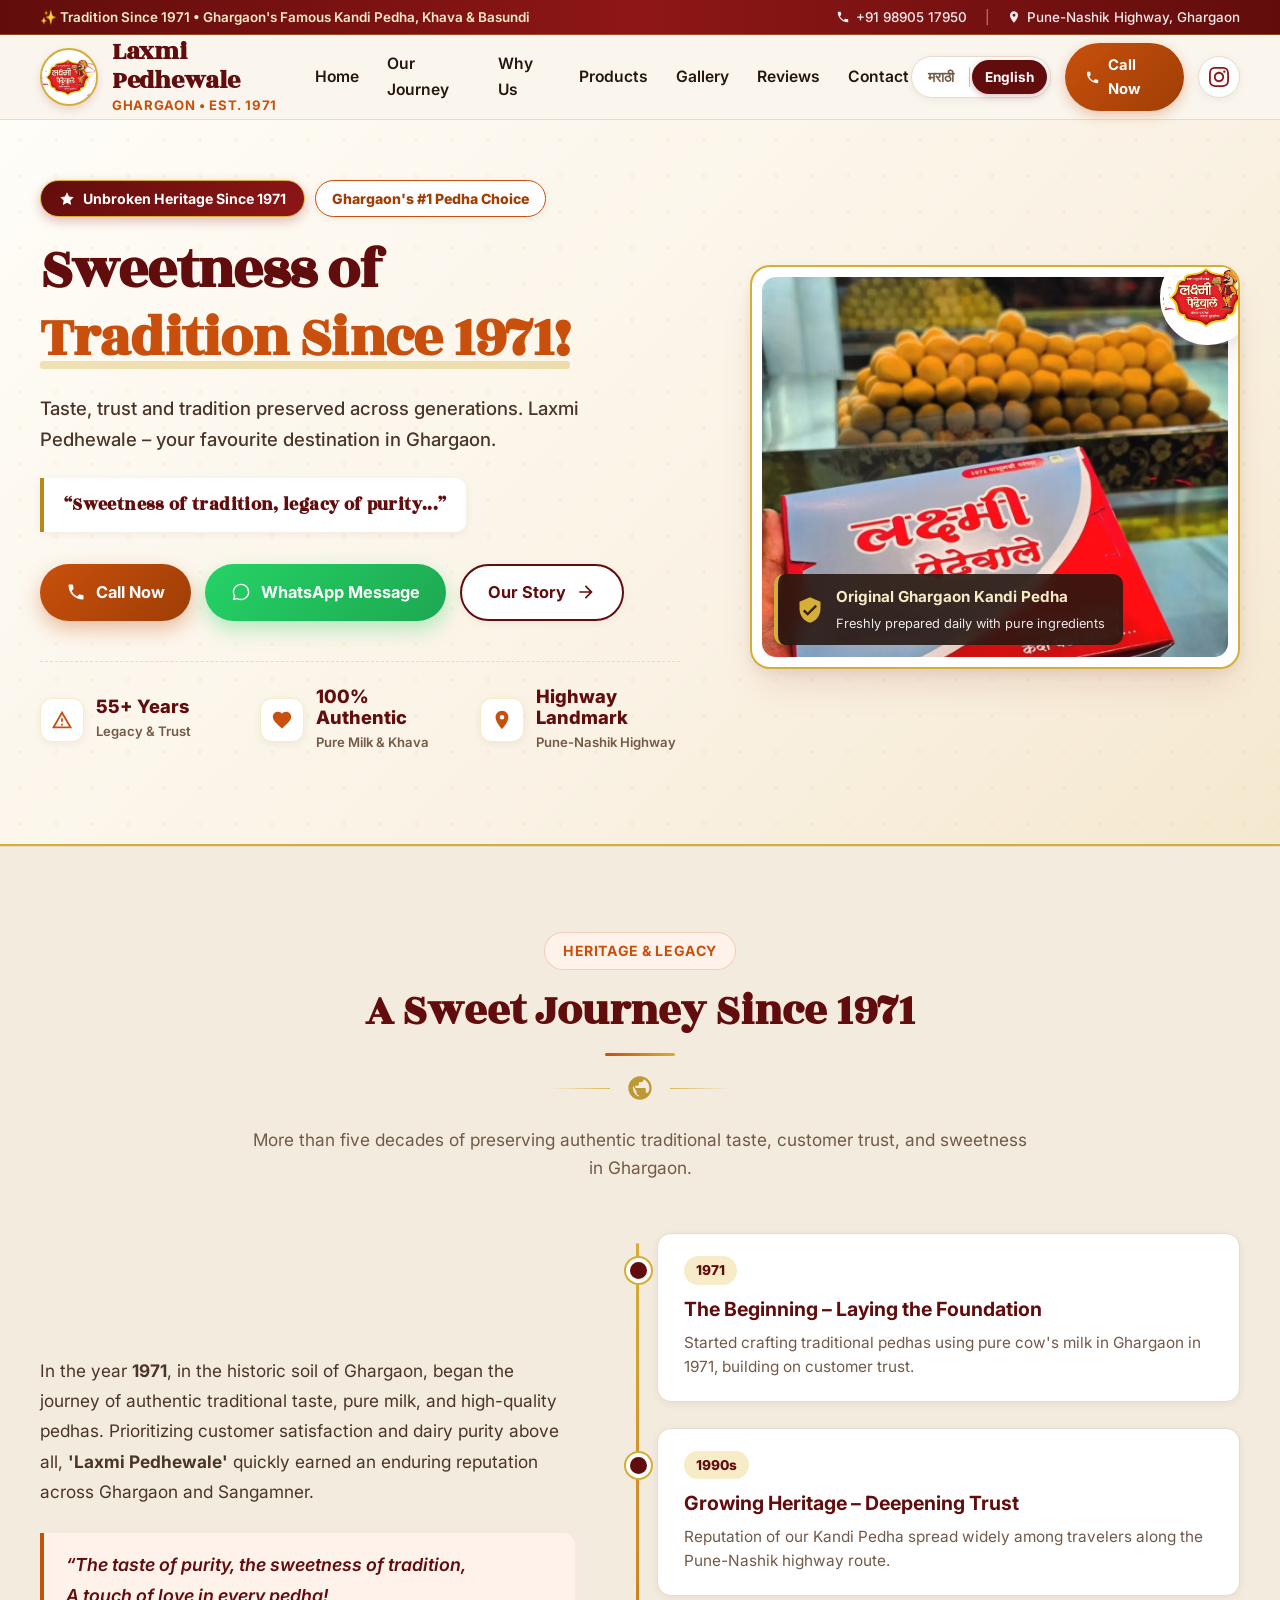
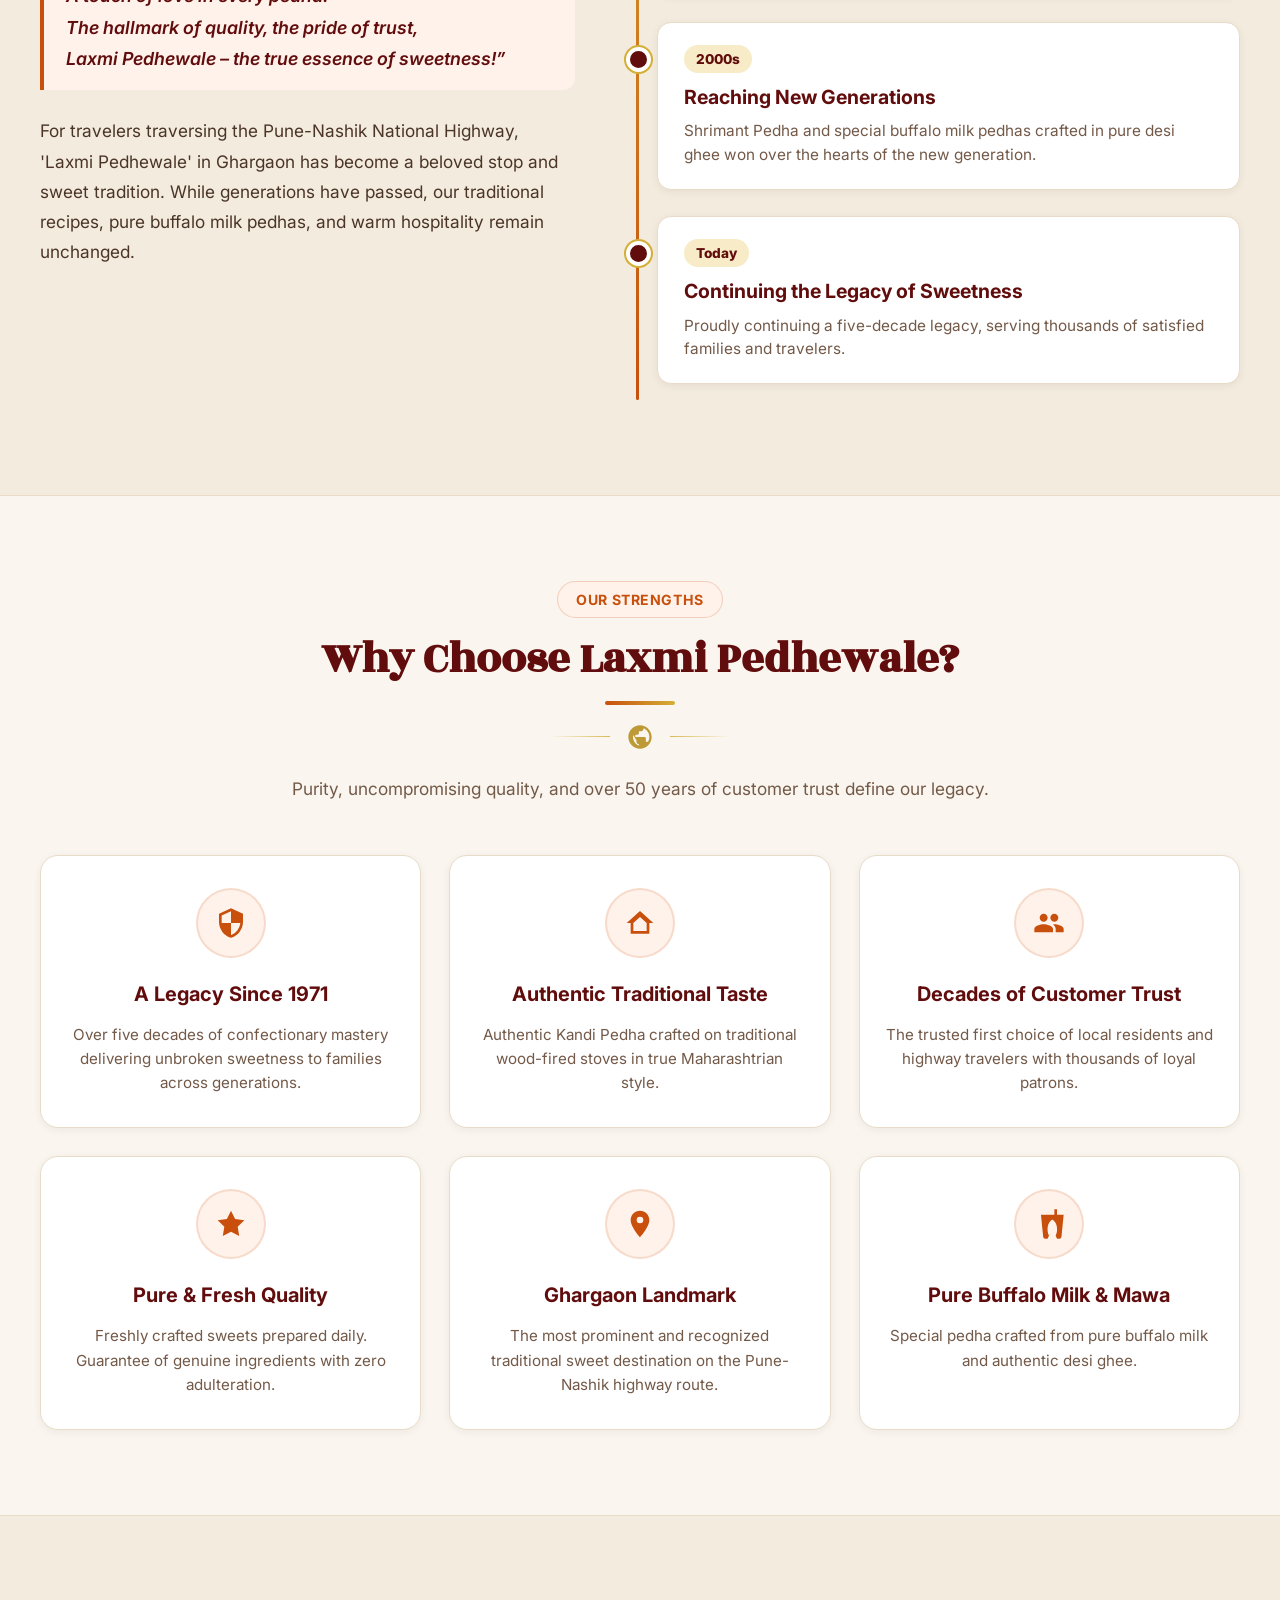
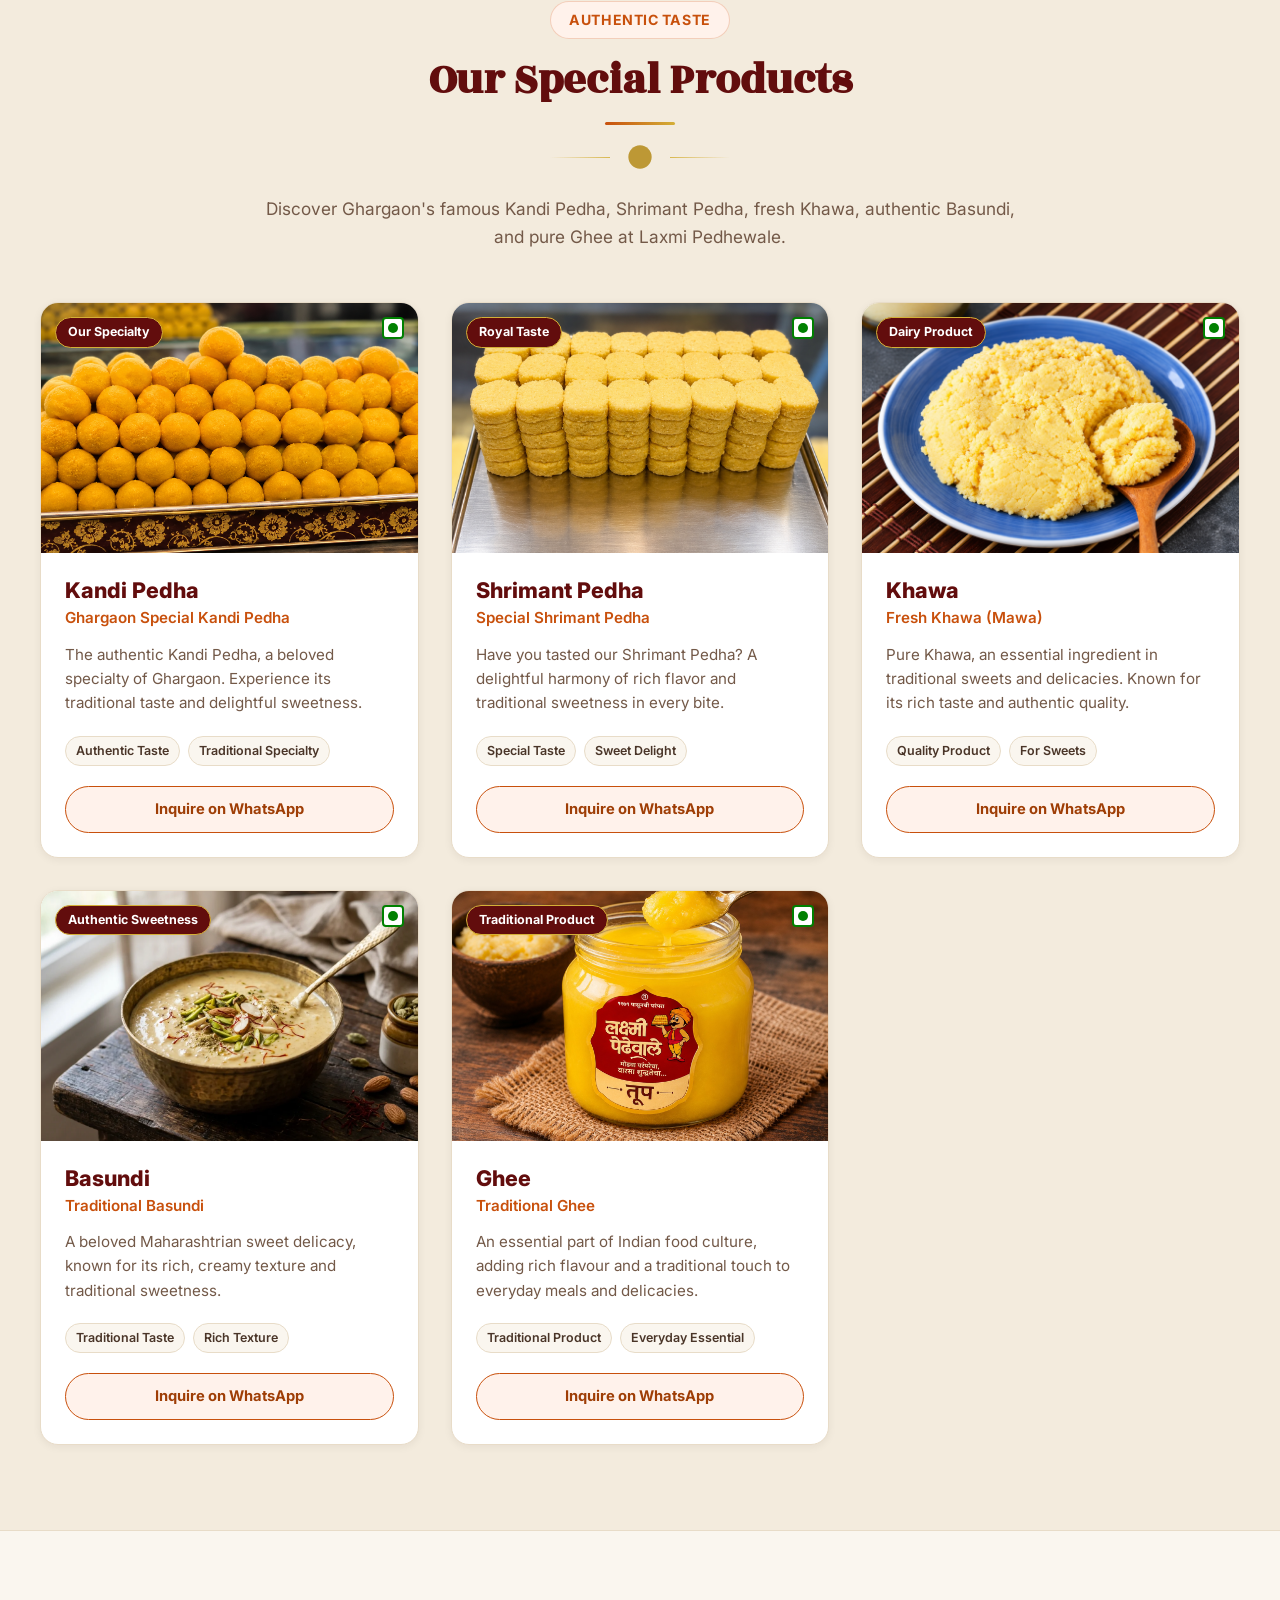
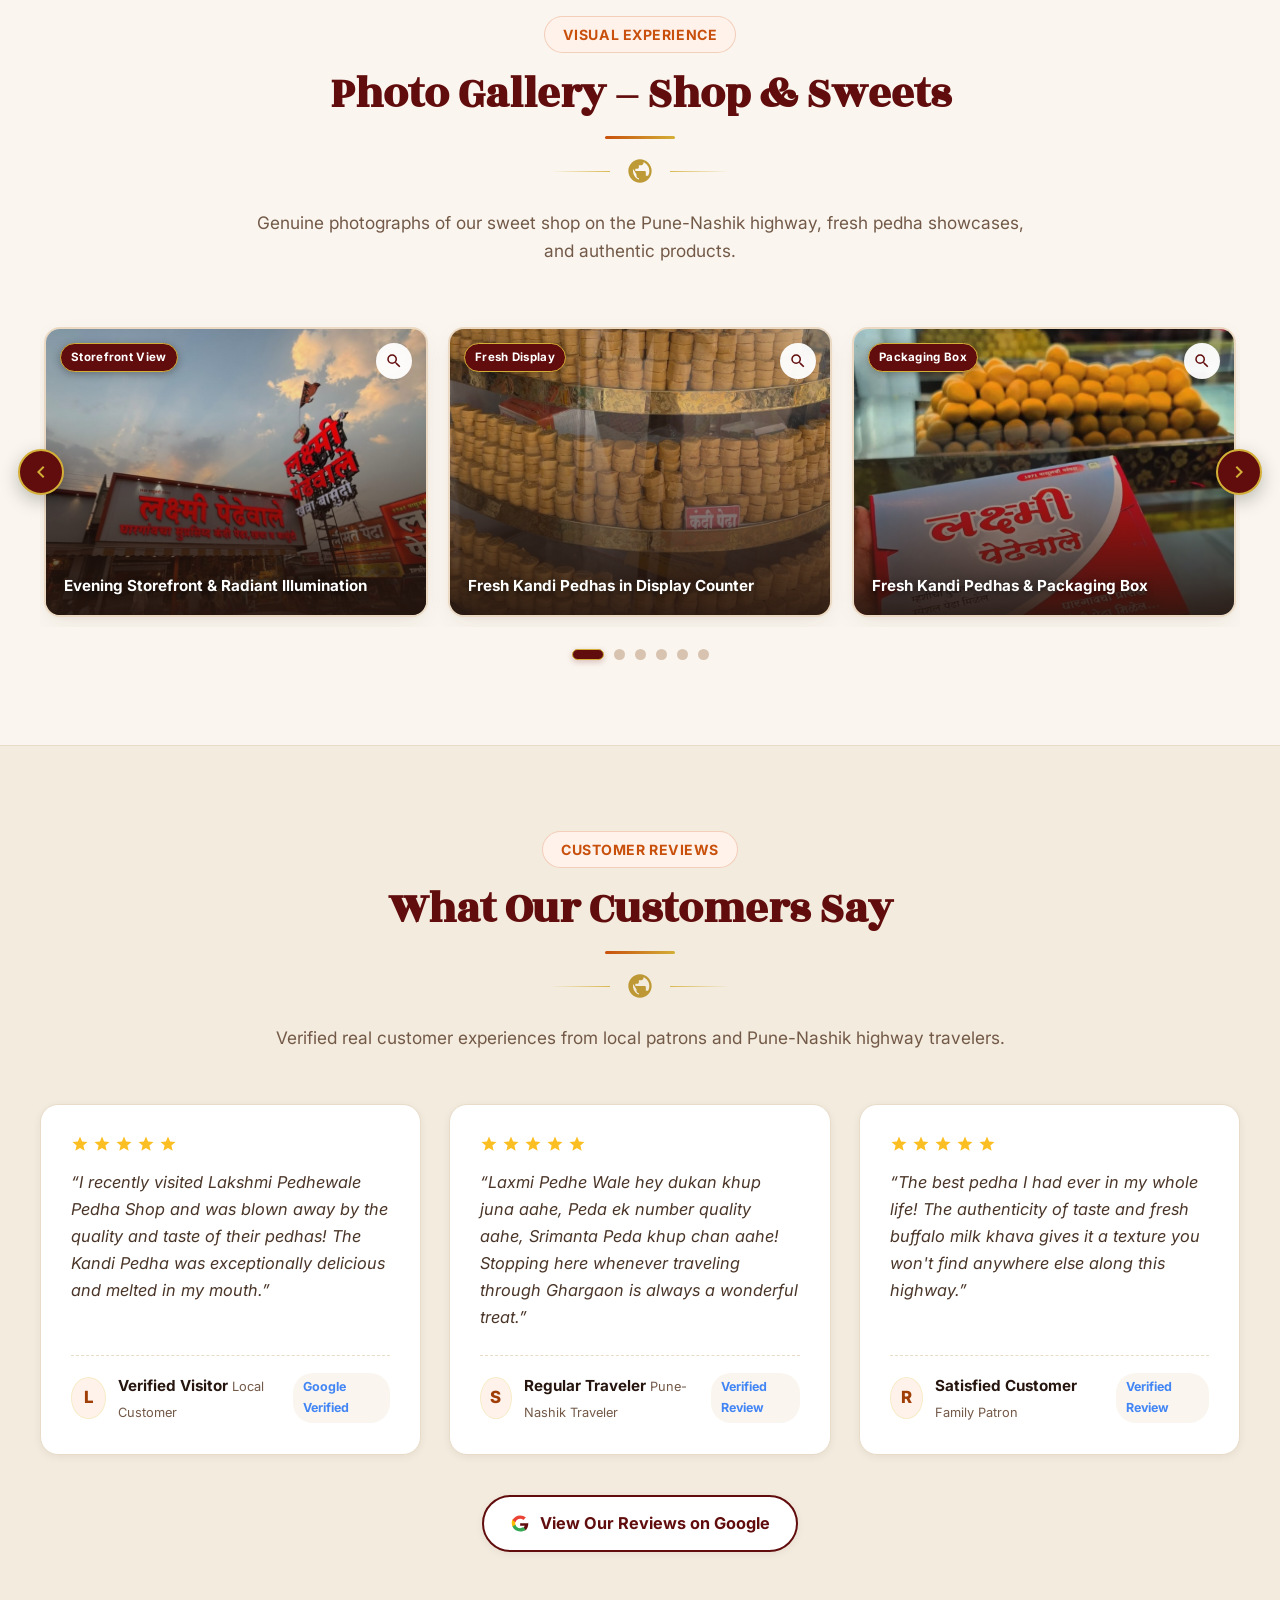
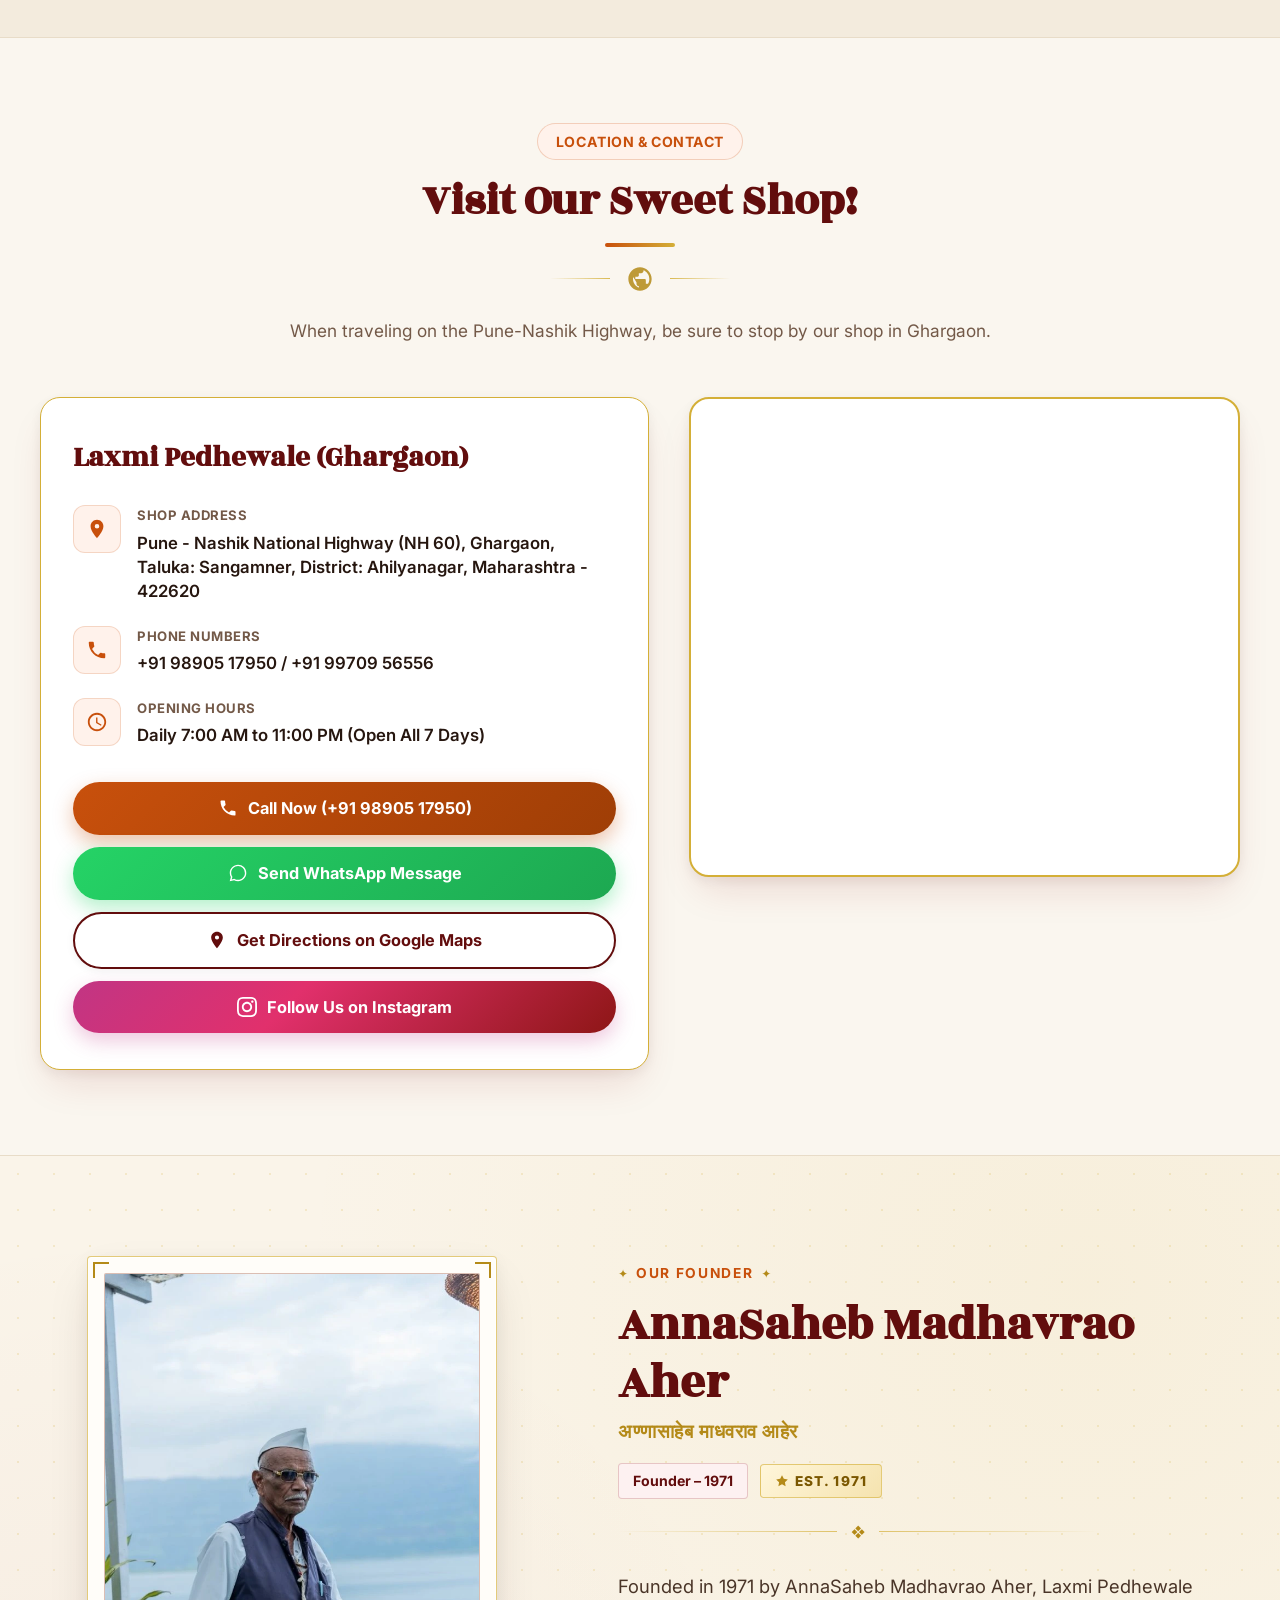
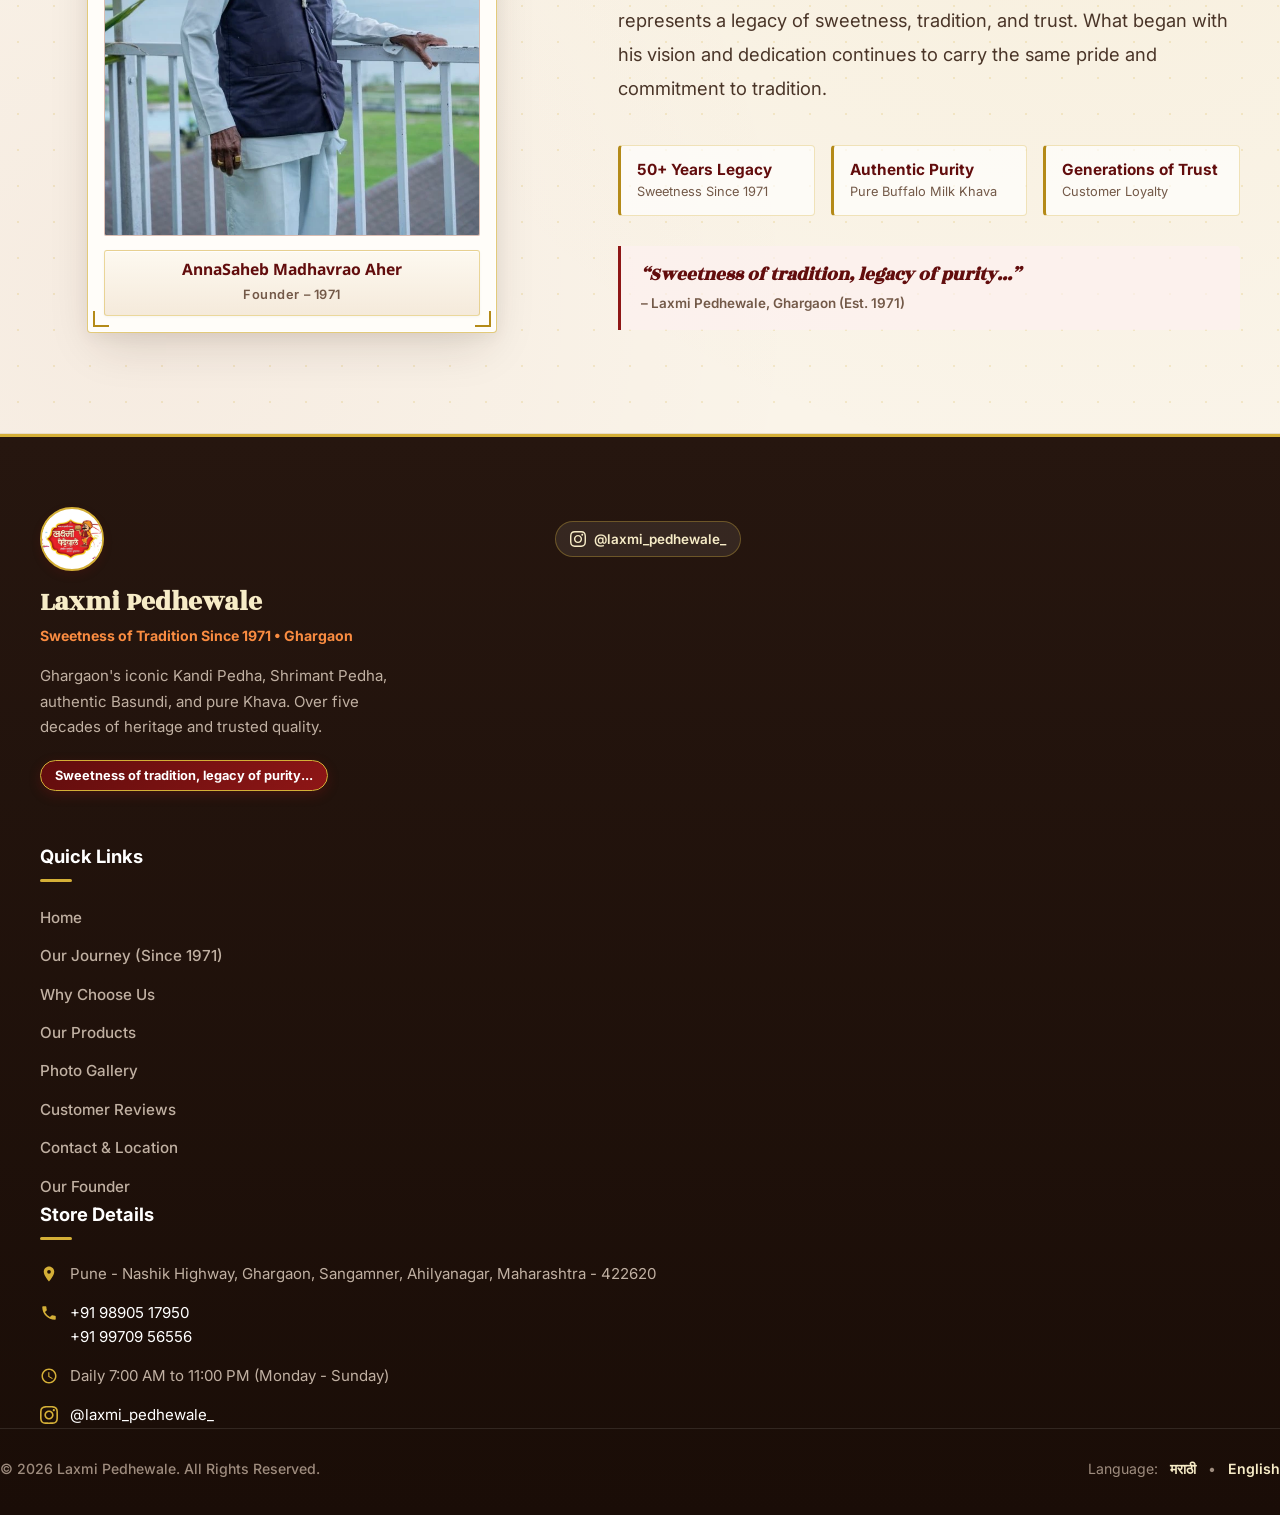
==== commit ef150d7e: "Text Update" ====
--- a/en/index.html
+++ b/en/index.html
@@ -301,10 +301,9 @@
           </h1>
 
           <p class="hero-subtext"
-            data-mr="पिढ्यानपिढ्या जपलेली चव, विश्वास आणि परंपरा. लक्ष्मी पेढेवाले – घारगावमधील आपल्या आवडीचे पेढे."
-            data-en="Taste, trust and tradition preserved across generations. Laxmi Pedhewale – your favourite authentic pedha destination in Ghargaon.">
-            Taste, trust and tradition preserved across generations. Laxmi Pedhewale – your favourite authentic pedha
-            destination in Ghargaon.
+            data-mr="पिढ्यानपिढ्या जपलेली चव, विश्वास आणि परंपरा. लक्ष्मी पेढेवाले – घारगावमधील आपल्या आवडीचं ठिकाण म्हणजे लक्ष्मी पेढेवाले."
+            data-en="Taste, trust and tradition preserved across generations. Laxmi Pedhewale – your favourite destination in Ghargaon.">
+            Taste, trust and tradition preserved across generations. Laxmi Pedhewale – your favourite destination in Ghargaon.
           </p>
 
           <!-- Official Slogan Box -->
@@ -352,7 +351,7 @@
                 </svg>
               </div>
               <div class="trust-text">
-                <strong data-mr="५०+ वर्षे" data-en="50+ Years">50+ Years</strong>
+                <strong data-mr="55+ वर्षे" data-en="55+ Years">55+ Years</strong>
                 <span data-mr="वारसा व विश्वास" data-en="Legacy & Trust">Legacy & Trust</span>
               </div>
             </div>
@@ -451,17 +450,19 @@
           </p>
 
           <div class="heritage-highlight-quote"
-            data-mr="&ldquo;आमचं नावच दुकानाला... श्रीमंत पेढा तुम्ही खाल्लाय का? अस्सल आपल्या पुरंदरच्या पेढ्यांची व बासुंदीची परंपरा – लक्ष्मी पेढेवाले.&rdquo;"
-            data-en="&ldquo;Our name itself is our brand... Have you tasted our Shrimant Pedha? The authentic tradition of Purandar pedhas and basundi – Laxmi Pedhewale.&rdquo;">
-            &ldquo;Our name itself is our brand... Have you tasted our Shrimant Pedha? The authentic tradition of
-            Purandar pedhas and basundi – Laxmi Pedhewale.&rdquo;
-          </div>
-
-          <p data-mr="पुणे-नाशिक महामार्गावरून प्रवास करणाऱ्या प्रवाशांसाठी घारगावमधील 'लक्ष्मी पेढेवाले' हे एक हक्काचे विश्रांतीस्थान व चविष्ट आठवण बनले आहे. पिढ्या बदलल्या तरी आमच्या पेढ्यांची पारंपरिक चव, म्हशीच्या शुद्ध दुधाचा खवा आणि आपलेपणाची सेवा आजही तशीच अखंड टिकून आहे."
-            data-en="For travelers traversing the Pune-Nashik National Highway, 'Laxmi Pedhewale' in Ghargaon has become a beloved stop and sweet tradition. While generations have passed, our traditional recipes, pure buffalo milk khava, and warm hospitality remain unchanged.">
+            data-mr="&ldquo;शुद्धतेची चव, परंपरेचा गोडवा,<br>प्रत्येक पेढ्यात प्रेमाचा ठेवा!<br>गुणवत्तेची ओळख, विश्वासाची शान,<br>लक्ष्मी पेढेवाले – गोडव्याची खास पहचान!&rdquo;"
+            data-en="&ldquo;The taste of purity, the sweetness of tradition,<br>A touch of love in every pedha!<br>The hallmark of quality, the pride of trust,<br>Laxmi Pedhewale – the true essence of sweetness!&rdquo;">
+            &ldquo;The taste of purity, the sweetness of tradition,<br>
+            A touch of love in every pedha!<br>
+            The hallmark of quality, the pride of trust,<br>
+            Laxmi Pedhewale – the true essence of sweetness!&rdquo;
+          </div>
+
+          <p data-mr="पुणे-नाशिक महामार्गावरून प्रवास करणाऱ्या प्रवाशांसाठी घारगावमधील 'लक्ष्मी पेढेवाले' हे एक हक्काचे विश्रांतीस्थान व चविष्ट आठवण बनले आहे. पिढ्या बदलल्या तरी आमच्या पेढ्यांची पारंपरिक चव, म्हशीच्या शुद्ध दुधाचा पेढा आणि आपलेपणाची सेवा आजही तशीच अखंड टिकून आहे."
+            data-en="For travelers traversing the Pune-Nashik National Highway, 'Laxmi Pedhewale' in Ghargaon has become a beloved stop and sweet tradition. While generations have passed, our traditional recipes, pure buffalo milk pedhas, and warm hospitality remain unchanged.">
             For travelers traversing the Pune-Nashik National Highway, 'Laxmi Pedhewale' in Ghargaon has become a
             beloved stop and sweet tradition. While generations have passed, our traditional recipes, pure buffalo milk
-            khava, and warm hospitality remain unchanged.
+            pedhas, and warm hospitality remain unchanged.
           </p>
         </div>
 
@@ -472,9 +473,9 @@
             <span class="timeline-year-tag">1971</span>
             <h4 data-mr="सुरुवात – परंपरेची पायाभरणी" data-en="The Beginning – Laying the Foundation">The Beginning –
               Laying the Foundation</h4>
-            <p data-mr="घारगावमध्ये शुद्ध दुधाचे पारंपरिक पेढे तयार करण्यास सुरुवात. ग्राहकांच्या विश्वासावर भर."
-              data-en="Commenced traditional pedha making in Ghargaon with fresh pure milk and focus on customer satisfaction.">
-              Commenced traditional pedha making in Ghargaon with fresh pure milk and focus on customer satisfaction.
+            <p data-mr="घारगाव मध्ये 1971 पासून गाईच्या शुद्ध दुधाचा पेढा बनवण्यास सुरुवात केली. ग्राहकांच्या विश्वासावर भर."
+              data-en="Started crafting traditional pedhas using pure cow's milk in Ghargaon in 1971, building on customer trust.">
+              Started crafting traditional pedhas using pure cow's milk in Ghargaon in 1971, building on customer trust.
             </p>
           </div>
 
@@ -492,10 +493,10 @@
             <span class="timeline-node"></span>
             <span class="timeline-year-tag">2000s</span>
             <h4 data-mr="नवीन पिढ्यांपर्यंत पोहोच" data-en="Reaching New Generations">Reaching New Generations</h4>
-            <p data-mr="श्रीमंत पेढा, अस्सल बासुंदी आणि म्हशीच्या दुधाच्या विशेष पेढ्यांनी नव्या पिढीचे मन जिंकले."
-              data-en="Introduction of Shrimant Pedha, authentic Basundi, and special buffalo milk sweets won over new generations.">
-              Introduction of Shrimant Pedha, authentic Basundi, and special buffalo milk sweets won over new
-              generations.</p>
+            <p data-mr="श्रीमंत पेढा, अस्सल साजूक तुपातील म्हशीच्या विशेष पेढ्यांनी नव्या पिढीचे मन जिंकले."
+              data-en="Shrimant Pedha and special buffalo milk pedhas crafted in pure desi ghee won over the hearts of the new generation.">
+              Shrimant Pedha and special buffalo milk pedhas crafted in pure desi ghee won over the hearts of the new
+              generation.</p>
           </div>
 
           <div class="timeline-card">
@@ -559,9 +560,9 @@
             </svg>
           </div>
           <h3 data-mr="पारंपरिक चव" data-en="Authentic Traditional Taste">Authentic Traditional Taste</h3>
-          <p data-mr="अस्सल महाराष्ट्रीयन पद्धतीने, मंद आचेवर आटवून तयार केलेले कंदी पेढे आणि सुवासिक वेलची-केशराचा संगम."
-            data-en="Authentic Maharashtrian recipe slowly reduced to perfection, infused with rich cardamom and saffron.">
-            Authentic Maharashtrian recipe slowly reduced to perfection, infused with rich cardamom and saffron.
+          <p data-mr="अस्सल महाराष्ट्रीयन पद्धतीने लाकडाच्या भट्टीवर बनवलेला कंदी पेढा."
+            data-en="Authentic Kandi Pedha crafted on traditional wood-fired stoves in true Maharashtrian style.">
+            Authentic Kandi Pedha crafted on traditional wood-fired stoves in true Maharashtrian style.
           </p>
         </div>
 
@@ -618,9 +619,9 @@
             </svg>
           </div>
           <h3 data-mr="म्हशीच्या शुद्ध दुधाचा वापर" data-en="Pure Buffalo Milk & Mawa">Pure Buffalo Milk & Mawa</h3>
-          <p data-mr="विशेषतः म्हशीच्या अस्सल दुधापासून बनवलेला दाट खवा, ज्यामुळे पेढ्याला अप्रतिम चव व मऊपणा मिळतो."
-            data-en="Exclusively crafted using rich buffalo milk mawa, ensuring unmatched softness and authentic rich flavor.">
-            Exclusively crafted using rich buffalo milk mawa, ensuring unmatched softness and authentic rich flavor.
+          <p data-mr="विशेषत :म्हशीच्या दुधापासून बनवलेला अस्सल साजूक तुपातील पेढा."
+            data-en="Special pedha crafted from pure buffalo milk and authentic desi ghee.">
+            Special pedha crafted from pure buffalo milk and authentic desi ghee.
           </p>
         </div>
       </div>
@@ -648,9 +649,8 @@
 
         <p class="section-desc"
           data-mr="लक्ष्मी पेढेवाले येथे मिळवा घारगावचा प्रसिद्ध कंदी पेढा, श्रीमंत पेढा, ताजा खवा, अस्सल बासुंदी आणि शुद्ध तूप."
-          data-en="Discover Ghargaon's famous Kandi Pedha, Shrimant Pedha, fresh Khawa, traditional Basundi and Ghee at Laxmi Pedhewale.">
-          Discover Ghargaon's famous Kandi Pedha, Shrimant Pedha,
-          fresh Khawa, traditional Basundi and Ghee at Laxmi Pedhewale.
+          data-en="Discover Ghargaon's famous Kandi Pedha, Shrimant Pedha, fresh Khawa, authentic Basundi, and pure Ghee at Laxmi Pedhewale.">
+          Discover Ghargaon's famous Kandi Pedha, Shrimant Pedha, fresh Khawa, authentic Basundi, and pure Ghee at Laxmi Pedhewale.
         </p>
       </div>
 
@@ -717,9 +717,8 @@
 
             <p class="product-desc"
               data-mr="श्रीमंत पेढा तुम्ही खाल्लाय का? खास चव आणि पारंपरिक गोडव्याचा सुंदर संगम असलेला आमचा श्रीमंत पेढा."
-              data-en="Have you tried our Shrimant Pedha? Enjoy a delightful blend of distinctive flavour and traditional sweetness in every bite.">
-              Have you tried our Shrimant Pedha? Enjoy a delightful blend
-              of distinctive flavour and traditional sweetness in every bite.
+              data-en="Have you tasted our Shrimant Pedha? A delightful harmony of rich flavor and traditional sweetness in every bite.">
+              Have you tasted our Shrimant Pedha? A delightful harmony of rich flavor and traditional sweetness in every bite.
             </p>
 
             <div class="product-features-list">
@@ -757,9 +756,8 @@
 
             <p class="product-desc"
               data-mr="मिठाई आणि विविध पारंपरिक पदार्थांसाठी वापरला जाणारा खवा. चव आणि गुणवत्तेची खासियत."
-              data-en="Khawa, an essential ingredient in many traditional Indian sweets and delicacies. Discover its distinctive taste and quality.">
-              Khawa, an essential ingredient in many traditional Indian
-              sweets and delicacies. Discover its distinctive taste and quality.
+              data-en="Pure Khawa, an essential ingredient in traditional sweets and delicacies. Known for its rich taste and authentic quality.">
+              Pure Khawa, an essential ingredient in traditional sweets and delicacies. Known for its rich taste and authentic quality.
             </p>
 
             <div class="product-features-list">
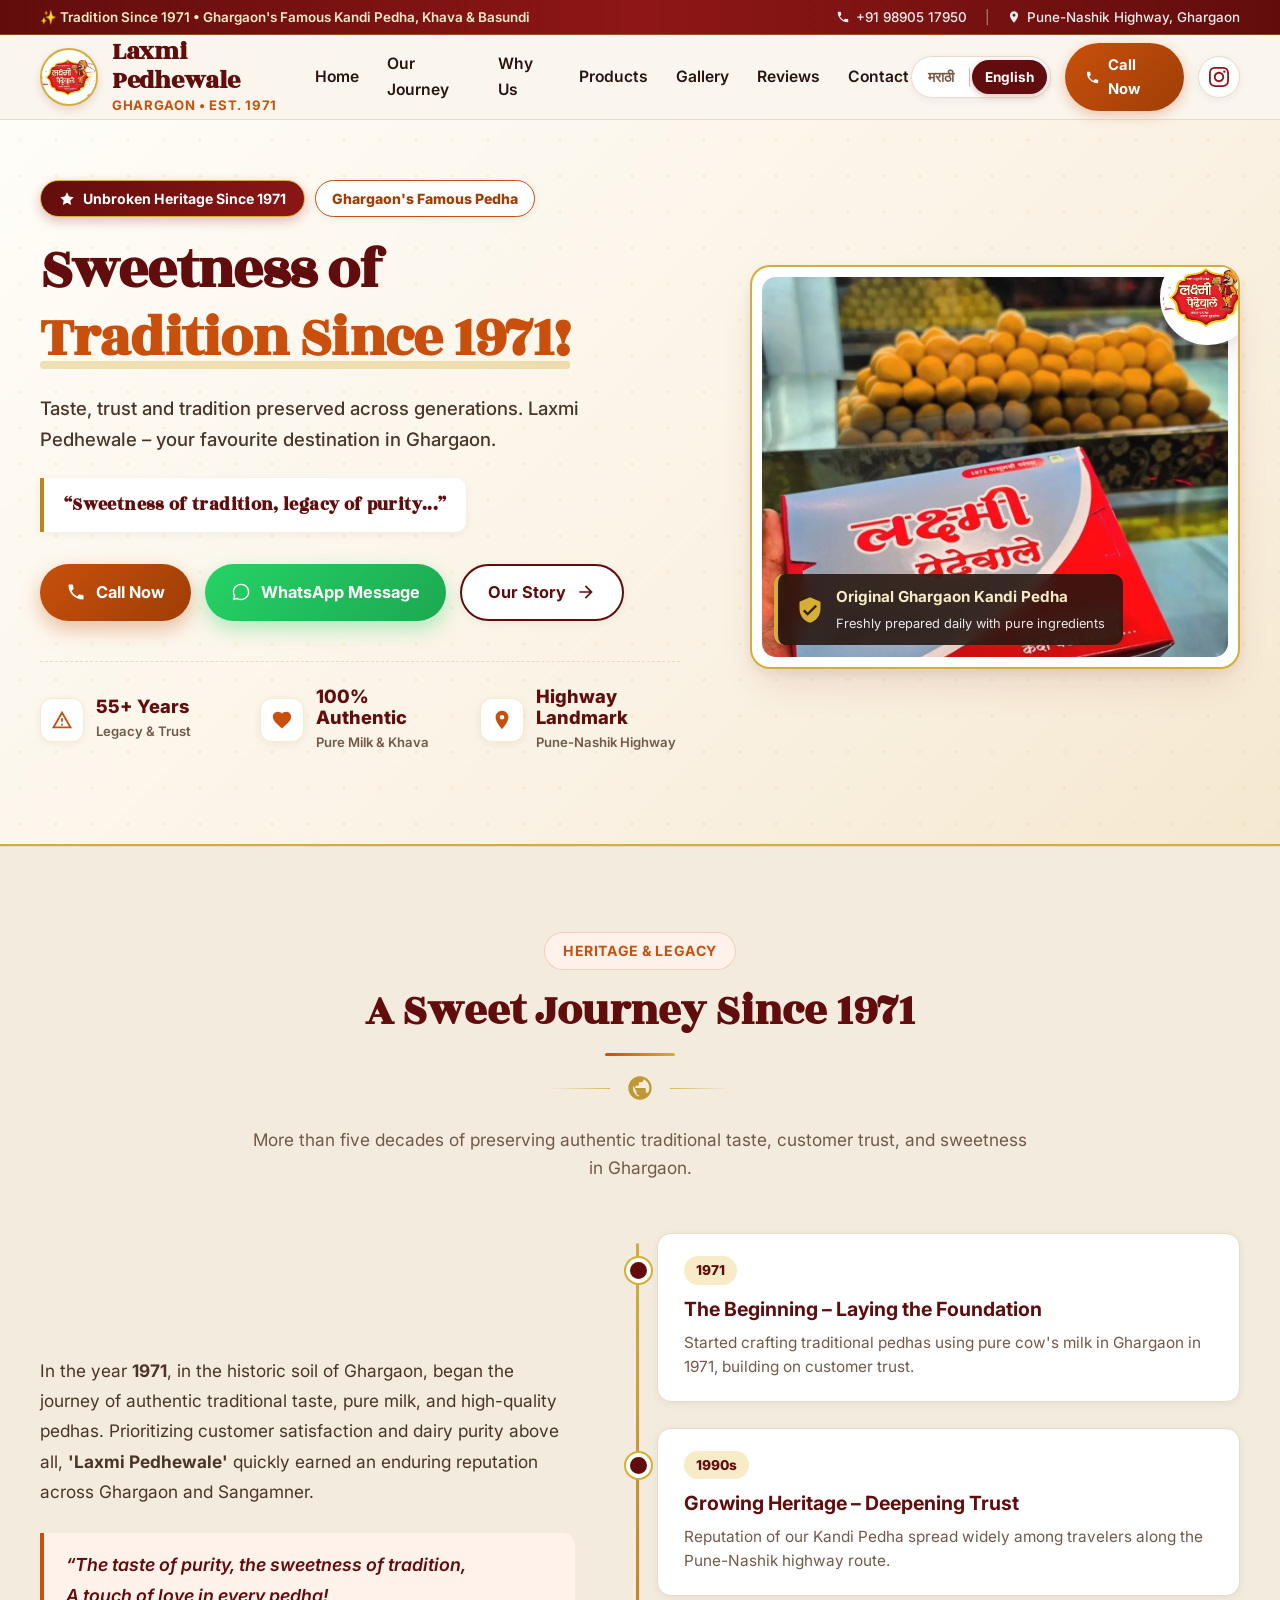
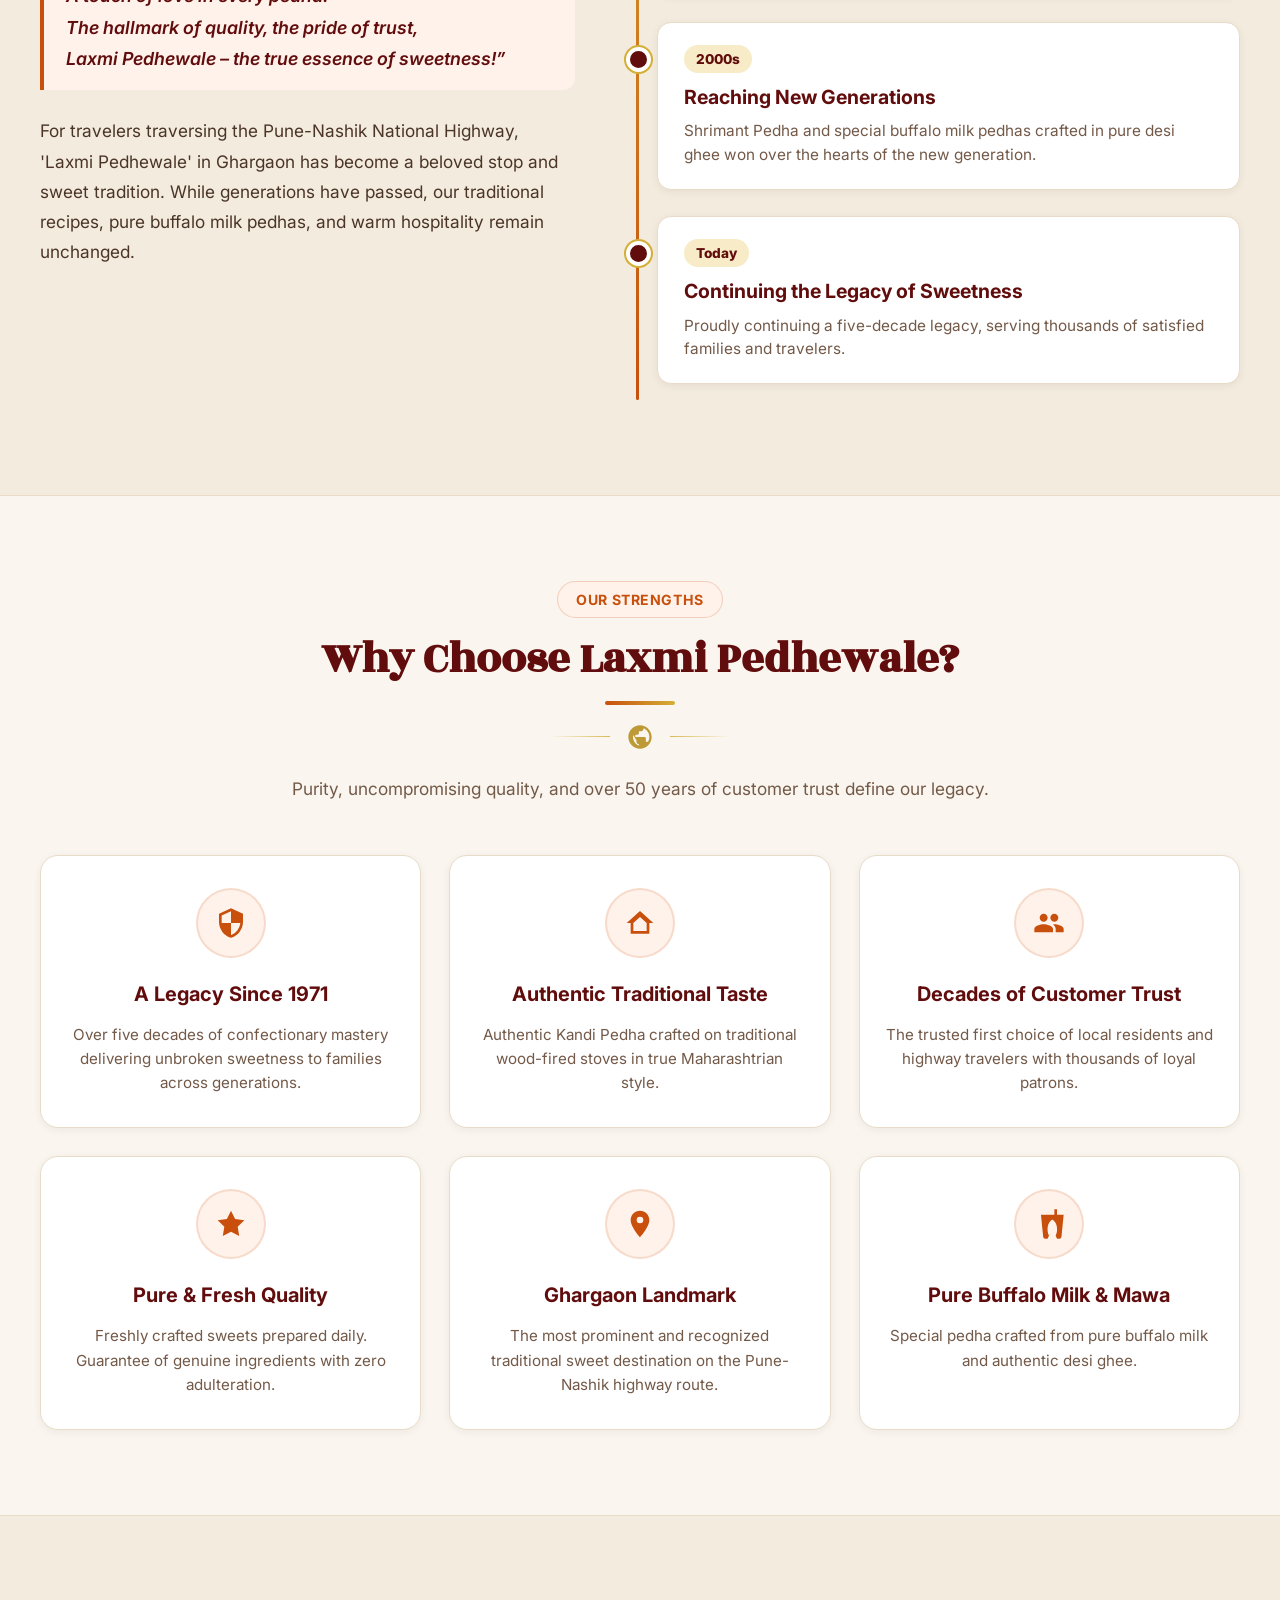
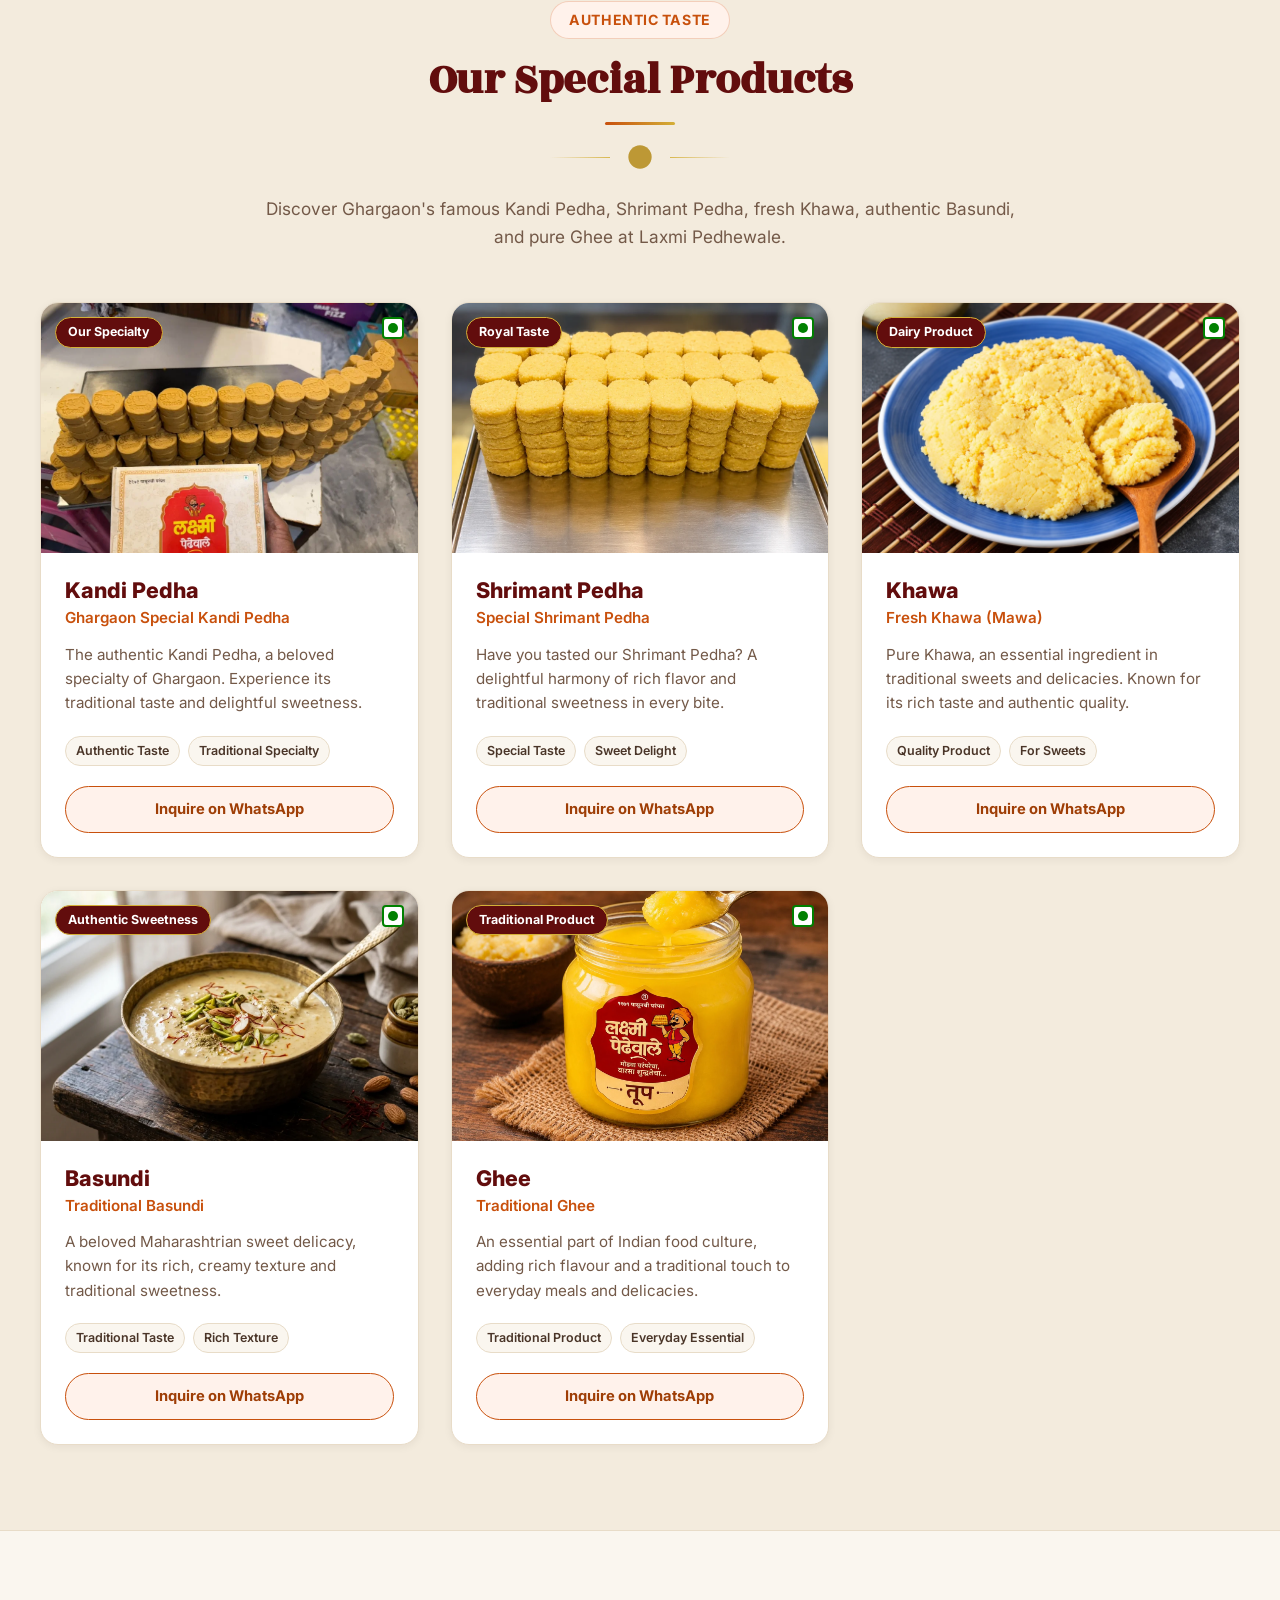
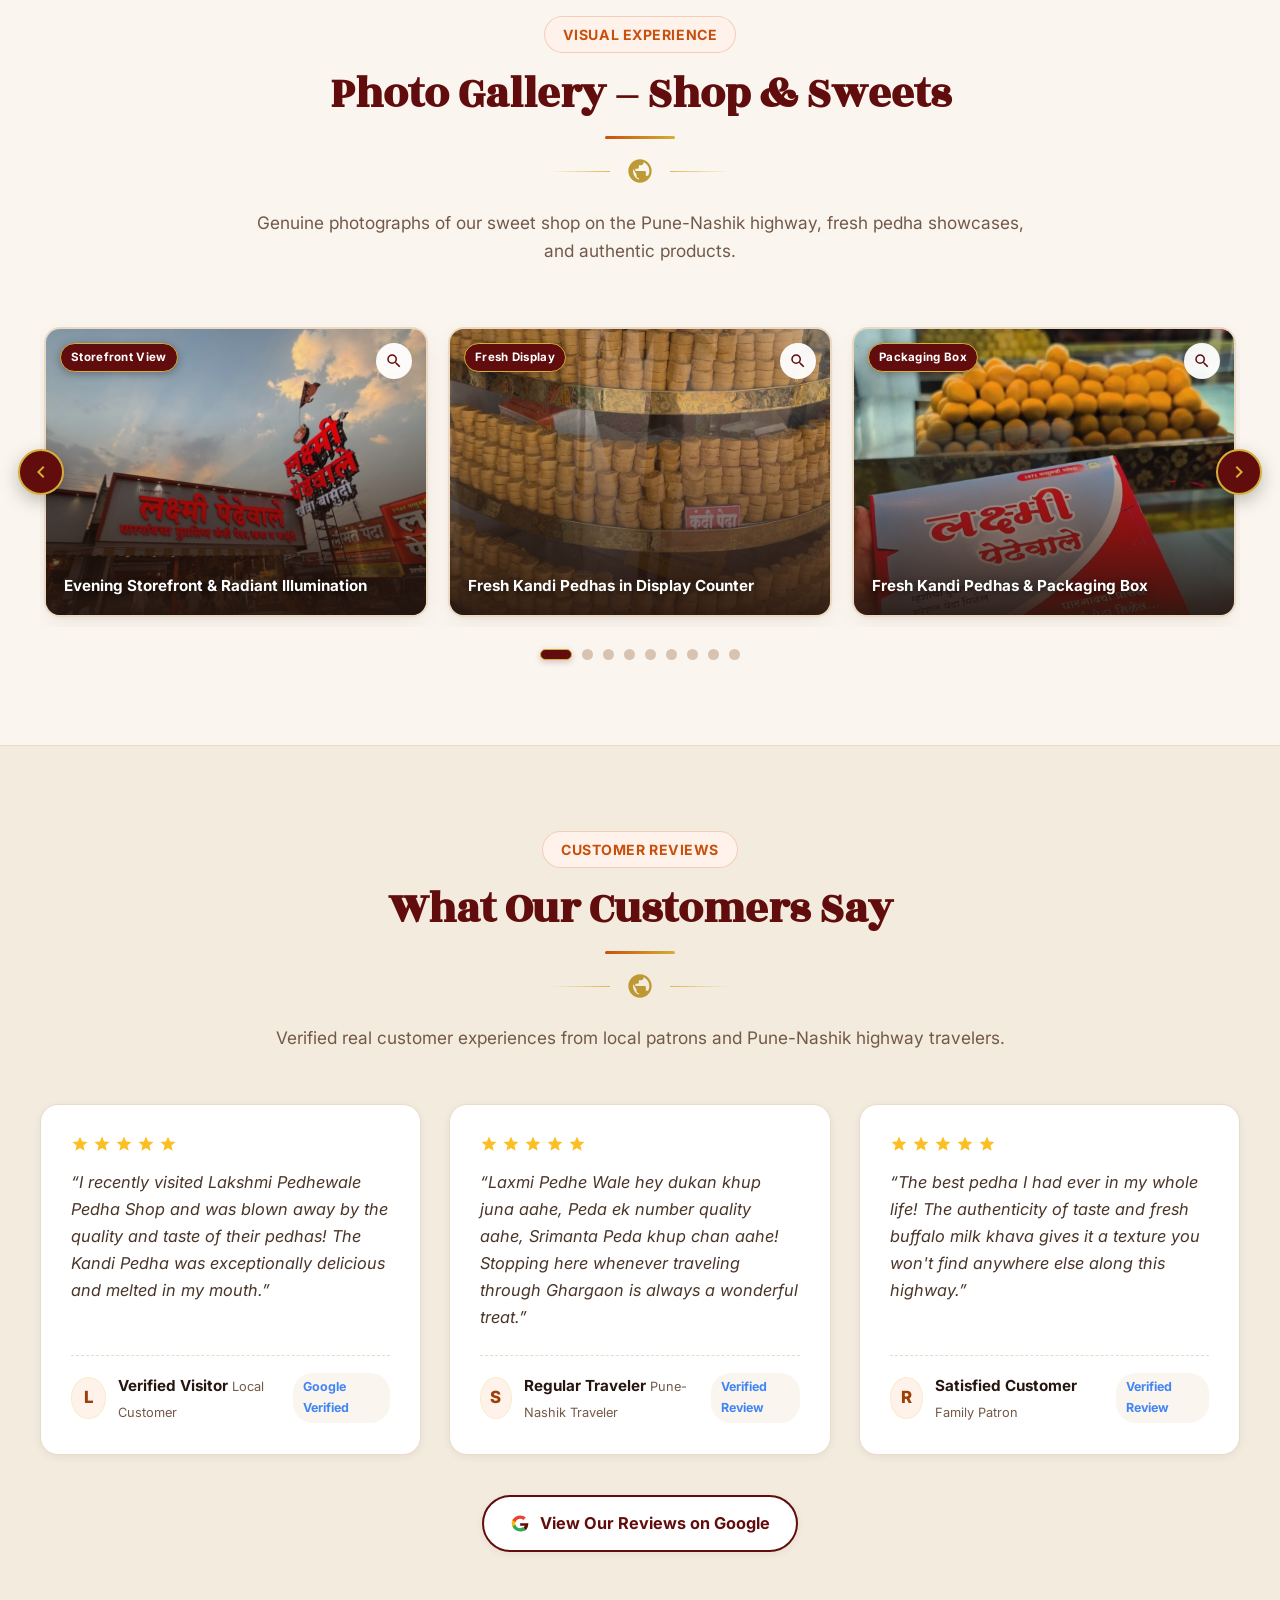
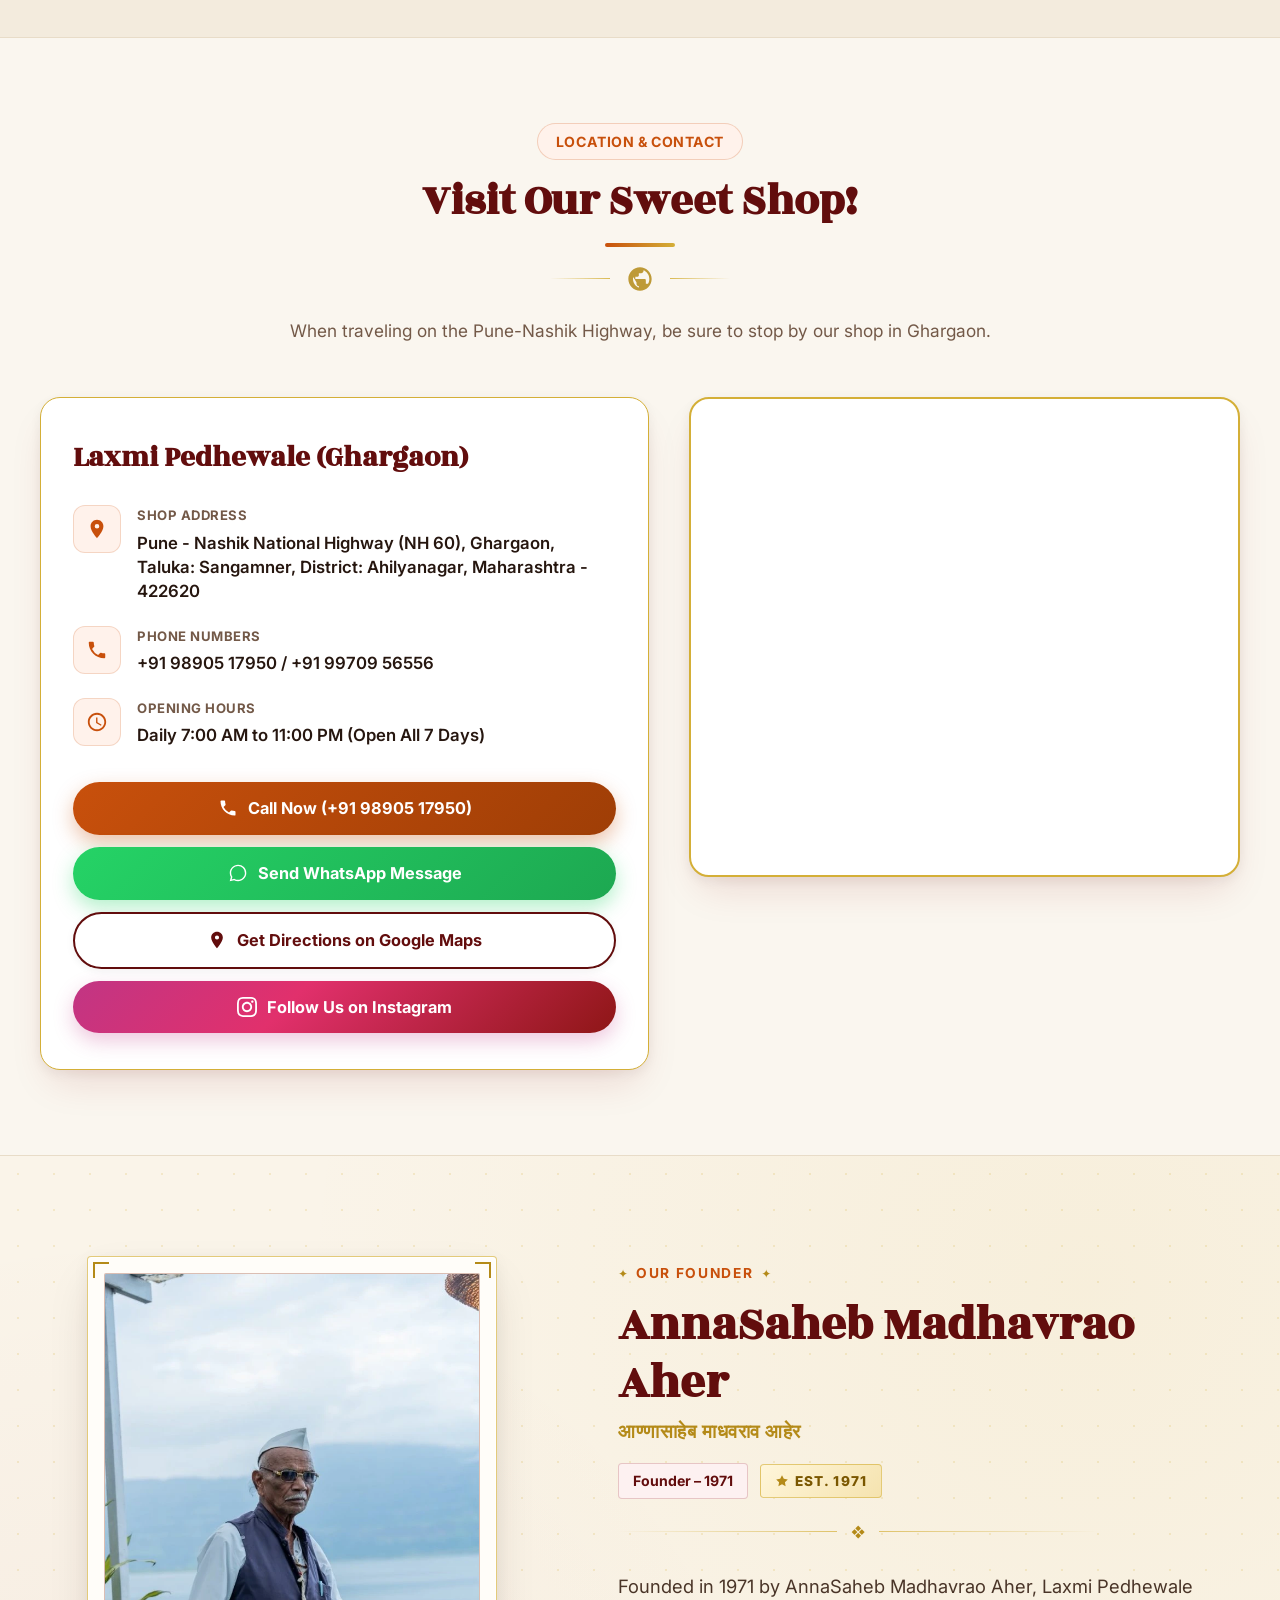
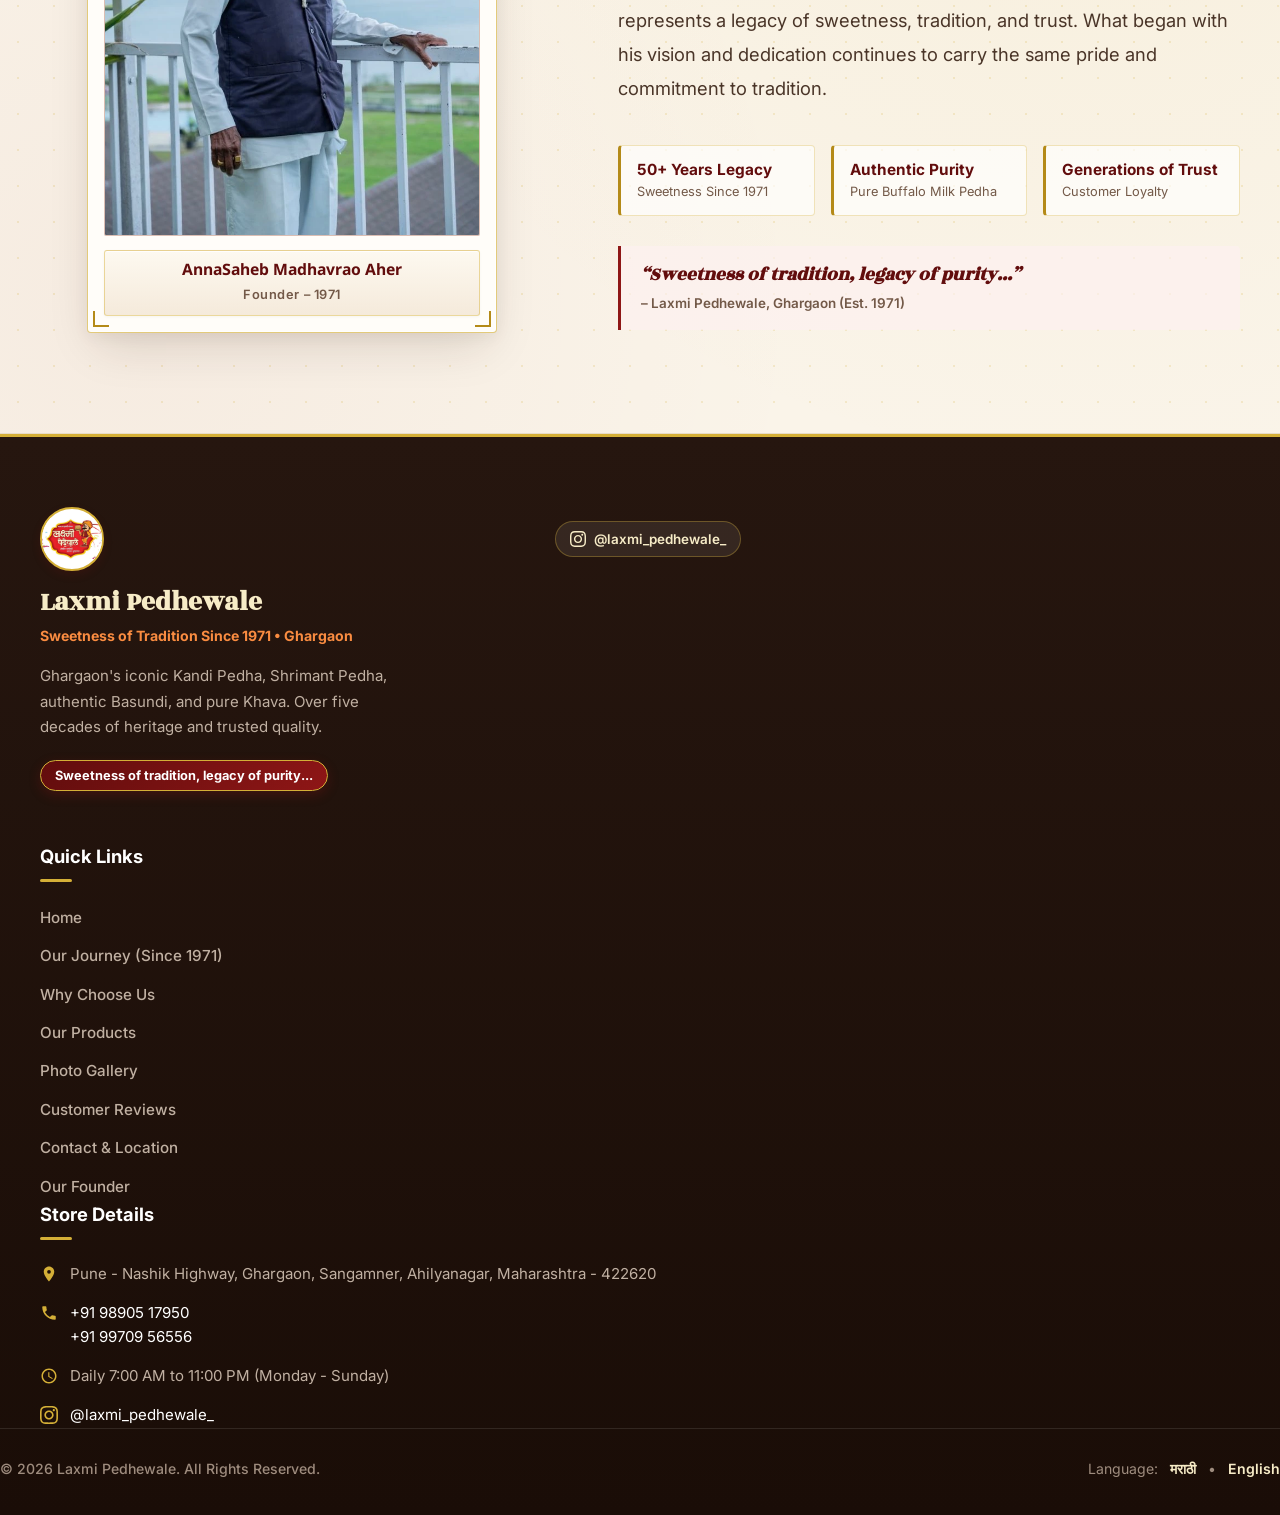
==== commit 99782c46: "Optimize website performance and technical SEO" ====
--- a/en/index.html
+++ b/en/index.html
@@ -11,26 +11,24 @@
   <!-- Primary SEO Meta Tags -->
   <meta name="description"
     content="Laxmi Pedhewale – Established in 1971 in Ghargaon, Sangamner (Pune-Nashik Highway). Renowned for authentic Kandi Pedha, Special Buffalo Milk Pedha, Shrimant Pedha, rich Basundi, and pure Khava. Unmatched traditional taste!">
-  <meta name="keywords"
-    content="Best Pedha in Ghargoan, Pedha Shop in Ghargoan, Laxmi Pedhewale Ghargoan, Best Pedhe in Ghargoan, Pedha in Sangamner, Sweet Shop in Ghargoan, Famous Pedha Shop in Ghargoan, Traditional Maharashtrian Pedha, Authentic Pedha Shop, Famous Sweet Shop in Sangamner, Pune Nashik Highway pedha, Kandi Pedha Ghargaon">
   <meta name="author" content="Laxmi Pedhewale">
   <meta name="robots" content="index, follow">
-  <link rel="canonical" href="https://laxmipedhewale.com/en/">
+  <link rel="canonical" href="https://www.laxmipedhewale.com/en/">
 
   <!-- Multilingual Hreflang SEO Tags -->
-  <link rel="alternate" hreflang="mr-IN" href="https://laxmipedhewale.com/">
-  <link rel="alternate" hreflang="mr" href="https://laxmipedhewale.com/">
-  <link rel="alternate" hreflang="en-IN" href="https://laxmipedhewale.com/en/">
-  <link rel="alternate" hreflang="en" href="https://laxmipedhewale.com/en/">
-  <link rel="alternate" hreflang="x-default" href="https://laxmipedhewale.com/">
+  <link rel="alternate" hreflang="mr-IN" href="https://www.laxmipedhewale.com/">
+  <link rel="alternate" hreflang="mr" href="https://www.laxmipedhewale.com/">
+  <link rel="alternate" hreflang="en-IN" href="https://www.laxmipedhewale.com/en/">
+  <link rel="alternate" hreflang="en" href="https://www.laxmipedhewale.com/en/">
+  <link rel="alternate" hreflang="x-default" href="https://www.laxmipedhewale.com/">
 
   <!-- Open Graph / Facebook / WhatsApp -->
   <meta property="og:type" content="business.business">
-  <meta property="og:url" content="https://laxmipedhewale.com/en/">
+  <meta property="og:url" content="https://www.laxmipedhewale.com/en/">
   <meta property="og:title" content="Laxmi Pedhewale Ghargaon | Famous Kandi Pedha Since 1971">
   <meta property="og:description"
     content="Taste, trust and tradition preserved across generations. Pune-Nashik National Highway, Ghargaon, Sangamner. Call or message on WhatsApp.">
-  <meta property="og:image" content="https://laxmipedhewale.com/assets/images/kandi-pedha-box.webp">
+  <meta property="og:image" content="https://www.laxmipedhewale.com/assets/images/kandi-pedha-box.webp">
   <meta property="og:locale" content="en_IN">
   <meta property="og:locale:alternate" content="mr_IN">
   <meta property="og:site_name" content="Laxmi Pedhewale (लक्ष्मी पेढेवाले)">
@@ -39,13 +37,22 @@
   <meta name="twitter:card" content="summary_large_image">
   <meta name="twitter:title" content="Laxmi Pedhewale Ghargaon – Sweetness of Tradition Since 1971!">
   <meta name="twitter:description"
-    content="Ghargaon's #1 Pedha destination. Authentic Kandi Pedha, Special Buffalo Milk Pedha, Shrimant Pedha, Basundi and Khava.">
-  <meta name="twitter:image" content="https://laxmipedhewale.com/assets/images/kandi-pedha-box.webp">
+    content="Ghargaon's renowned traditional Pedha destination. Authentic Kandi Pedha, Special Buffalo Milk Pedha, Shrimant Pedha, Basundi and Khava.">
+  <meta name="twitter:image" content="https://www.laxmipedhewale.com/assets/images/kandi-pedha-box.webp">
 
   <!-- Mobile Theme & Favicon -->
   <meta name="theme-color" content="#8E1616">
-  <link rel="icon" type="image/png" href="../assets/images/favicon.png">
-  <link rel="apple-touch-icon" href="../assets/images/favicon.png">
+  <link rel="icon" type="image/png" sizes="32x32" href="../assets/images/favicon-32x32.png">
+  <link rel="icon" type="image/png" sizes="192x192" href="../assets/images/favicon.png">
+  <link rel="apple-touch-icon" sizes="180x180" href="../assets/images/apple-touch-icon.png">
+  <link rel="manifest" href="../site.webmanifest">
+
+  <!-- Performance: Preconnect & Preload Fonts & LCP Hero Image -->
+  <link rel="preconnect" href="https://fonts.googleapis.com">
+  <link rel="preconnect" href="https://fonts.gstatic.com" crossorigin>
+  <link rel="stylesheet"
+    href="https://fonts.googleapis.com/css2?family=Inter:wght@400;500;600;700&family=Mukta:wght@400;500;600;700;800&family=Noto+Sans+Devanagari:wght@400;500;600;700;800&family=Rozha+One&family=Yatra+One&display=swap">
+  <link rel="preload" as="image" href="../assets/images/kandi-pedha-box.webp" fetchpriority="high">
 
   <!-- Stylesheet -->
   <link rel="stylesheet" href="../assets/css/style.css">
@@ -55,14 +62,14 @@
   {
     "@context": "https://schema.org",
     "@type": "Bakery",
-    "@id": "https://laxmipedhewale.com/en/#business",
+    "@id": "https://www.laxmipedhewale.com/#business",
     "name": "Laxmi Pedhewale (लक्ष्मी पेढेवाले)",
     "alternateName": ["Laxmi Pedha Center", "Laxmi Pedhe Wale Ghargaon", "Laxmi Petha Center"],
     "description": "Established in 1971, Laxmi Pedhewale is Ghargaon's most famous traditional sweet shop on Pune-Nashik Highway, renowned for authentic Kandi Pedha, Special Buffalo Milk Pedha, Shrimant Pedha, pure Khava and rich Basundi.",
     "foundingDate": "1971",
-    "image": "https://laxmipedhewale.com/assets/images/brand-logo.webp",
-    "logo": "https://laxmipedhewale.com/assets/images/brand-logo.webp",
-    "url": "https://laxmipedhewale.com/en/",
+    "image": "https://www.laxmipedhewale.com/assets/images/brand-logo.webp",
+    "logo": "https://www.laxmipedhewale.com/assets/images/brand-logo.webp",
+    "url": "https://www.laxmipedhewale.com/en/",
     "telephone": "+919890517950",
     "priceRange": "₹₹",
     "servesCuisine": "Maharashtrian Sweets, Traditional Indian Confectionery",
@@ -88,7 +95,8 @@
       }
     ],
     "sameAs": [
-      "https://share.google/QgUC6UqEbVg8pcY6J"
+      "https://share.google/QgUC6UqEbVg8pcY6J",
+      "https://www.instagram.com/laxmi_pedhewale_/"
     ],
     "hasOfferCatalog": {
       "@type": "OfferCatalog",
@@ -97,41 +105,55 @@
         {
           "@type": "Offer",
           "itemOffered": {
-            "@type": "MenuItem",
+            "@type": "Product",
             "name": "Ghargaon Famous Kandi Pedha",
-            "description": "Authentic rich golden slow-reduced milk pedha"
+            "description": "Authentic rich golden slow-reduced milk pedha prepared with traditional methods.",
+            "image": "https://www.laxmipedhewale.com/assets/images/kandi.webp"
           }
         },
         {
           "@type": "Offer",
           "itemOffered": {
-            "@type": "MenuItem",
+            "@type": "Product",
             "name": "Special Buffalo Milk Pedha",
-            "description": "Creamy pedha prepared from pure buffalo milk"
+            "description": "Creamy rich pedha prepared from 100% pure buffalo milk.",
+            "image": "https://www.laxmipedhewale.com/assets/images/product-shrimant-pedha.webp"
           }
         },
         {
           "@type": "Offer",
           "itemOffered": {
-            "@type": "MenuItem",
+            "@type": "Product",
             "name": "Shrimant Pedha",
-            "description": "Royal traditional recipe sweet enriched with saffron"
+            "description": "Royal traditional recipe sweet enriched with saffron.",
+            "image": "https://www.laxmipedhewale.com/assets/images/shreemant.webp"
           }
         },
         {
           "@type": "Offer",
           "itemOffered": {
-            "@type": "MenuItem",
+            "@type": "Product",
             "name": "Authentic Basundi",
-            "description": "Slow-simmered rich thickened milk delicacy with cardamom and dry fruits"
+            "description": "Slow-simmered rich thickened milk delicacy with cardamom and dry fruits.",
+            "image": "https://www.laxmipedhewale.com/assets/images/product-basundi.webp"
           }
         },
         {
           "@type": "Offer",
           "itemOffered": {
-            "@type": "MenuItem",
+            "@type": "Product",
             "name": "Pure Fresh Khava / Mawa",
-            "description": "100% pure traditional fresh milk solids"
+            "description": "100% pure traditional fresh milk solids without additives.",
+            "image": "https://www.laxmipedhewale.com/assets/images/khava.webp"
+          }
+        },
+        {
+          "@type": "Offer",
+          "itemOffered": {
+            "@type": "Product",
+            "name": "Pure Traditional Ghee",
+            "description": "Pure traditional ghee prepared with authentic method.",
+            "image": "https://www.laxmipedhewale.com/assets/images/ghee.webp"
           }
         }
       ]
@@ -139,36 +161,24 @@
   }
   </script>
 
-  <!-- BreadcrumbList Schema -->
+  <!-- WebSite Structured Data Schema with SearchAction (Sitewide Identity) -->
   <script type="application/ld+json">
   {
     "@context": "https://schema.org",
-    "@type": "BreadcrumbList",
-    "itemListElement": [
-      {
-        "@type": "ListItem",
-        "position": 1,
-        "name": "Home",
-        "item": "https://laxmipedhewale.com/en/"
-      },
-      {
-        "@type": "ListItem",
-        "position": 2,
-        "name": "Our Products",
-        "item": "https://laxmipedhewale.com/en/#products"
-      },
-      {
-        "@type": "ListItem",
-        "position": 3,
-        "name": "Contact",
-        "item": "https://laxmipedhewale.com/en/#contact"
-      }
-    ]
+    "@type": "WebSite",
+    "@id": "https://www.laxmipedhewale.com/#website",
+    "name": "Laxmi Pedhewale",
+    "alternateName": "लक्ष्मी पेढेवाले",
+    "url": "https://www.laxmipedhewale.com/",
+    "inLanguage": ["mr-IN", "en-IN"]
   }
   </script>
 </head>
 
 <body lang="en" data-lang="en">
+
+  <!-- Accessibility: Skip to Main Content Link -->
+  <a href="#home" class="skip-to-content" data-mr="मुख्य मजकुराकडे जा" data-en="Skip to main content">Skip to main content</a>
 
   <!-- Top Announcement Bar -->
   <div class="top-bar">
@@ -290,8 +300,8 @@
               <span data-mr="१९७१ पासूनची अखंड परंपरा" data-en="Unbroken Heritage Since 1971">Unbroken Heritage Since
                 1971</span>
             </span>
-            <span class="hero-badge-rank" data-mr="घारगावमधील नंबर १ पेढे" data-en="Ghargaon's #1 Pedha Choice">
-              Ghargaon's #1 Pedha Choice
+            <span class="hero-badge-rank" data-mr="घारगावचे प्रसिद्ध पेढे" data-en="Ghargaon's Famous Pedha">
+              Ghargaon's Famous Pedha
             </span>
           </div>
 
@@ -389,7 +399,7 @@
           <div class="hero-main-card">
             <img src="../assets/images/kandi-pedha-box.webp"
               alt="Laxmi Pedhewale Famous Ghargaon Kandi Pedhas and Packaging Box" class="hero-image" width="600"
-              height="380">
+              height="380" fetchpriority="high">
 
             <div class="hero-floating-badge">
               <svg viewBox="0 0 24 24" width="28" height="28" fill="var(--color-gold)">
@@ -471,8 +481,8 @@
           <div class="timeline-card">
             <span class="timeline-node"></span>
             <span class="timeline-year-tag">1971</span>
-            <h4 data-mr="सुरुवात – परंपरेची पायाभरणी" data-en="The Beginning – Laying the Foundation">The Beginning –
-              Laying the Foundation</h4>
+            <h3 data-mr="सुरुवात – परंपरेची पायाभरणी" data-en="The Beginning – Laying the Foundation">The Beginning –
+              Laying the Foundation</h3>
             <p data-mr="घारगाव मध्ये 1971 पासून गाईच्या शुद्ध दुधाचा पेढा बनवण्यास सुरुवात केली. ग्राहकांच्या विश्वासावर भर."
               data-en="Started crafting traditional pedhas using pure cow's milk in Ghargaon in 1971, building on customer trust.">
               Started crafting traditional pedhas using pure cow's milk in Ghargaon in 1971, building on customer trust.
@@ -482,8 +492,8 @@
           <div class="timeline-card">
             <span class="timeline-node"></span>
             <span class="timeline-year-tag">1990s</span>
-            <h4 data-mr="परंपरेचा विस्तार – ग्राहकांचा अतूट विश्वास" data-en="Growing Heritage – Deepening Trust">
-              Growing Heritage – Deepening Trust</h4>
+            <h3 data-mr="परंपरेचा विस्तार – ग्राहकांचा अतूट विश्वास" data-en="Growing Heritage – Deepening Trust">
+              Growing Heritage – Deepening Trust</h3>
             <p data-mr="पुणे-नाशिक महामार्गावर येणाऱ्या-जाणाऱ्या प्रवाशांमध्ये कंदी पेढ्याची ख्याती वेगाने पसरली."
               data-en="Reputation of our Kandi Pedha spread widely among travelers along the Pune-Nashik highway route.">
               Reputation of our Kandi Pedha spread widely among travelers along the Pune-Nashik highway route.</p>
@@ -492,7 +502,7 @@
           <div class="timeline-card">
             <span class="timeline-node"></span>
             <span class="timeline-year-tag">2000s</span>
-            <h4 data-mr="नवीन पिढ्यांपर्यंत पोहोच" data-en="Reaching New Generations">Reaching New Generations</h4>
+            <h3 data-mr="नवीन पिढ्यांपर्यंत पोहोच" data-en="Reaching New Generations">Reaching New Generations</h3>
             <p data-mr="श्रीमंत पेढा, अस्सल साजूक तुपातील म्हशीच्या विशेष पेढ्यांनी नव्या पिढीचे मन जिंकले."
               data-en="Shrimant Pedha and special buffalo milk pedhas crafted in pure desi ghee won over the hearts of the new generation.">
               Shrimant Pedha and special buffalo milk pedhas crafted in pure desi ghee won over the hearts of the new
@@ -502,8 +512,8 @@
           <div class="timeline-card">
             <span class="timeline-node"></span>
             <span class="timeline-year-tag" data-mr="आज" data-en="Today">Today</span>
-            <h4 data-mr="परंपरा कायम, गोडवा कायम" data-en="Continuing the Legacy of Sweetness">Continuing the Legacy of
-              Sweetness</h4>
+            <h3 data-mr="परंपरा कायम, गोडवा कायम" data-en="Continuing the Legacy of Sweetness">Continuing the Legacy of
+              Sweetness</h3>
             <p data-mr="५० हून अधिक वर्षांचा वारसा अभिमानाने पुढे नेत हजारो समाधानी ग्राहकांना सेवा देत आहोत."
               data-en="Proudly continuing a five-decade legacy, serving thousands of satisfied families and travelers.">
               Proudly continuing a five-decade legacy, serving thousands of satisfied families and travelers.</p>
@@ -659,7 +669,7 @@
         <!-- Product 1: Kandi Pedha -->
         <div class="product-card">
           <div class="product-image-box">
-            <img src="../assets/images/kandi.png" alt="Famous Ghargaon Kandi Pedha - Laxmi Pedhewale" loading="lazy" width="400"
+            <img src="../assets/images/kandi.webp" alt="Famous Ghargaon Kandi Pedha - Laxmi Pedhewale" loading="lazy" width="400"
               height="250">
 
             <span class="product-tag" data-mr="आमची खासियत" data-en="Our Specialty">Our Specialty</span>
@@ -701,7 +711,7 @@
         <!-- Product 2: Shrimant Pedha -->
         <div class="product-card">
           <div class="product-image-box">
-            <img src="../assets/images/shreemant.png" alt="Special Royal Shrimant Pedha - Laxmi Pedhewale" loading="lazy" width="400" height="250">
+            <img src="../assets/images/shreemant.webp" alt="Special Royal Shrimant Pedha - Laxmi Pedhewale" loading="lazy" width="400" height="250">
 
             <span class="product-tag" data-mr="शाही चव" data-en="Royal Taste">Royal Taste</span>
 
@@ -740,7 +750,7 @@
         <!-- Product 3: Khawa -->
         <div class="product-card">
           <div class="product-image-box">
-            <img src="../assets/images/khava.png" alt="Fresh Pure Khawa (Mawa) - Laxmi Pedhewale" loading="lazy" width="400" height="250">
+            <img src="../assets/images/khava.webp" alt="Fresh Pure Khawa (Mawa) - Laxmi Pedhewale" loading="lazy" width="400" height="250">
 
             <span class="product-tag" data-mr="दुग्धजन्य उत्पादन" data-en="Dairy Product">Dairy Product</span>
 
@@ -820,7 +830,7 @@
         <!-- Product 5: Ghee -->
         <div class="product-card">
           <div class="product-image-box">
-            <img src="../assets/images/ghee.png" alt="Pure Traditional Ghee - Laxmi Pedhewale" loading="lazy" width="400" height="250">
+            <img src="../assets/images/ghee.webp" alt="Pure Traditional Ghee - Laxmi Pedhewale" loading="lazy" width="400" height="250">
 
             <span class="product-tag" data-mr="पारंपरिक उत्पादन" data-en="Traditional Product">Traditional
               Product</span>
@@ -966,11 +976,11 @@
             </div>
 
             <!-- Slide 5: Authentic Kandi Pedha -->
-            <div class="gallery-slide" data-index="4" data-full-img="../assets/images/kandi.png"
+            <div class="gallery-slide" data-index="4" data-full-img="../assets/images/kandi.webp"
               data-caption="Ghargaon's Famous Authentic Kandi Pedha – Rich Golden Slow-Roasted Milk Sweet">
               <div class="gallery-card">
                 <span class="gallery-badge-pill" data-mr="खासियत" data-en="Our Specialty">Our Specialty</span>
-                <img src="../assets/images/kandi.png" alt="Famous Ghargaon Kandi Pedha" loading="lazy" width="450" height="300">
+                <img src="../assets/images/kandi.webp" alt="Famous Ghargaon Kandi Pedha" loading="lazy" width="450" height="300">
                 <div class="gallery-overlay">
                   <span class="gallery-caption" data-mr="दाणेदार अस्सल कंदी पेढा"
                     data-en="Rich Golden Kandi Pedha">Rich Golden Kandi Pedha</span>
@@ -982,11 +992,11 @@
             </div>
 
             <!-- Slide 6: Shrimant Pedha -->
-            <div class="gallery-slide" data-index="5" data-full-img="../assets/images/shreemant.png"
+            <div class="gallery-slide" data-index="5" data-full-img="../assets/images/shreemant.webp"
               data-caption="Shrimant Pedha – Traditional Royal Recipe & Distinctive Sweetness">
               <div class="gallery-card">
                 <span class="gallery-badge-pill" data-mr="शाही चव" data-en="Royal Taste">Royal Taste</span>
-                <img src="../assets/images/shreemant.png" alt="Special Shrimant Pedha" loading="lazy" width="450" height="300">
+                <img src="../assets/images/shreemant.webp" alt="Special Shrimant Pedha" loading="lazy" width="450" height="300">
                 <div class="gallery-overlay">
                   <span class="gallery-caption" data-mr="श्रीमंत पेढा – शाही चव"
                     data-en="Shrimant Pedha – Royal Tradition">Shrimant Pedha – Royal Tradition</span>
@@ -1022,6 +1032,54 @@
                 <div class="gallery-overlay">
                   <span class="gallery-caption" data-mr="अधिकृत ब्रँड एम्ब्लेम – स्था. १९७१"
                     data-en="Official Brand Emblem – Est. 1971">Official Brand Emblem – Est. 1971</span>
+                </div>
+                <div class="gallery-zoom-icon" title="Enlarge photo">
+                  <svg viewBox="0 0 24 24"><path d="M15.5 14h-.79l-.28-.27A6.471 6.471 0 0016 9.5 6.5 6.5 0 109.5 16c1.61 0 3.09-.59 4.23-1.57l.27.28v.79l5 4.99L20.49 19l-4.99-5zm-6 0C7.01 14 5 11.99 5 9.5S7.01 5 9.5 5 14 7.01 14 9.5 11.99 14 9.5 14z" /></svg>
+                </div>
+              </div>
+            </div>
+
+            <!-- Slide 9: Radiant Night Facade -->
+            <div class="gallery-slide" data-index="8" data-full-img="../assets/images/shop-night-facade.webp"
+              data-caption="Laxmi Pedhewale – Vibrant Storefront & Nighttime Illumination along Pune-Nashik Highway">
+              <div class="gallery-card">
+                <span class="gallery-badge-pill" data-mr="रात्रीचा देखावा" data-en="Night Facade">Night Facade</span>
+                <img src="../assets/images/shop-night-facade.webp" alt="Laxmi Pedhewale Radiant Night Storefront" loading="lazy" width="450" height="300">
+                <div class="gallery-overlay">
+                  <span class="gallery-caption" data-mr="रात्रीचा तेजस्वी देखावा"
+                    data-en="Radiant Night View">Radiant Night View</span>
+                </div>
+                <div class="gallery-zoom-icon" title="Enlarge photo">
+                  <svg viewBox="0 0 24 24"><path d="M15.5 14h-.79l-.28-.27A6.471 6.471 0 0016 9.5 6.5 6.5 0 109.5 16c1.61 0 3.09-.59 4.23-1.57l.27.28v.79l5 4.99L20.49 19l-4.99-5zm-6 0C7.01 14 5 11.99 5 9.5S7.01 5 9.5 5 14 7.01 14 9.5 14z" /></svg>
+                </div>
+              </div>
+            </div>
+
+            <!-- Slide 10: Pure Khava Preparation -->
+            <div class="gallery-slide" data-index="9" data-full-img="../assets/images/khava-preparation.webp"
+              data-caption="Traditional Preparation of Pure Fresh Buffalo Milk Khava (Mawa)">
+              <div class="gallery-card">
+                <span class="gallery-badge-pill" data-mr="शुद्ध खवा" data-en="Pure Khava">Pure Khava</span>
+                <img src="../assets/images/khava-preparation.webp" alt="Fresh Pure Khava Preparation on Traditional Tray" loading="lazy" width="450" height="300">
+                <div class="gallery-overlay">
+                  <span class="gallery-caption" data-mr="ताजा शुद्ध दाणेदार खवा"
+                    data-en="Fresh Granular Khava">Fresh Granular Khava</span>
+                </div>
+                <div class="gallery-zoom-icon" title="Enlarge photo">
+                  <svg viewBox="0 0 24 24"><path d="M15.5 14h-.79l-.28-.27A6.471 6.471 0 0016 9.5 6.5 6.5 0 109.5 16c1.61 0 3.09-.59 4.23-1.57l.27.28v.79l5 4.99L20.49 19l-4.99-5zm-6 0C7.01 14 5 11.99 5 9.5S7.01 5 9.5 5 14 7.01 14 9.5 14z" /></svg>
+                </div>
+              </div>
+            </div>
+
+            <!-- Slide 11: Highway Landmark Branch -->
+            <div class="gallery-slide" data-index="10" data-full-img="../assets/images/shop-day-highway.webp"
+              data-caption="Laxmi Pedhewale Ghargaon Main Highway Landmark Shop (NH 60)">
+              <div class="gallery-card">
+                <span class="gallery-badge-pill" data-mr="महामार्ग शाखा" data-en="Highway Landmark">Highway Landmark</span>
+                <img src="../assets/images/shop-day-highway.webp" alt="Pune-Nashik Highway Landmark Shop" loading="lazy" width="450" height="300">
+                <div class="gallery-overlay">
+                  <span class="gallery-caption" data-mr="पुणे-नाशिक महामार्ग मुख्य शाखा"
+                    data-en="Highway Landmark Shop">Highway Landmark Shop</span>
                 </div>
                 <div class="gallery-zoom-icon" title="Enlarge photo">
                   <svg viewBox="0 0 24 24"><path d="M15.5 14h-.79l-.28-.27A6.471 6.471 0 0016 9.5 6.5 6.5 0 109.5 16c1.61 0 3.09-.59 4.23-1.57l.27.28v.79l5 4.99L20.49 19l-4.99-5zm-6 0C7.01 14 5 11.99 5 9.5S7.01 5 9.5 5 14 7.01 14 9.5 11.99 14 9.5 14z" /></svg>
@@ -1359,7 +1417,7 @@
             </div>
 
             <div class="founder-plaque">
-              <span class="founder-plaque-title" data-mr="अण्णासाहेब माधवराव आहेर"
+              <span class="founder-plaque-title" data-mr="आण्णासाहेब माधवराव आहेर"
                 data-en="AnnaSaheb Madhavrao Aher">AnnaSaheb Madhavrao Aher</span>
               <span class="founder-plaque-sub" data-mr="संस्थापक – १९७१" data-en="Founder – 1971">Founder – 1971</span>
             </div>
@@ -1375,12 +1433,12 @@
               <span class="founder-ornament" aria-hidden="true">✦</span>
             </div>
 
-            <h2 class="founder-name-mr" data-mr="अण्णासाहेब माधवराव आहेर" data-en="AnnaSaheb Madhavrao Aher">
+            <h2 class="founder-name-mr" data-mr="आण्णासाहेब माधवराव आहेर" data-en="AnnaSaheb Madhavrao Aher">
               AnnaSaheb Madhavrao Aher
             </h2>
 
-            <p class="founder-name-en" data-mr="AnnaSaheb Madhavrao Aher" data-en="अण्णासाहेब माधवराव आहेर">
-              अण्णासाहेब माधवराव आहेर
+            <p class="founder-name-en" data-mr="AnnaSaheb Madhavrao Aher" data-en="आण्णासाहेब माधवराव आहेर">
+              आण्णासाहेब माधवराव आहेर
             </p>
 
             <div class="founder-badge-row">
@@ -1405,7 +1463,7 @@
 
           <div class="founder-narrative">
             <p class="founder-story-p"
-              data-mr="१९७१ साली अण्णासाहेब माधवराव आहेर यांनी सुरू केलेल्या या प्रवासातून लक्ष्मी पेढेवाले हे नाव गोडवा, परंपरा आणि विश्वासाचे प्रतीक बनले. त्यांच्या दूरदृष्टीने आणि मेहनतीने सुरू झालेला हा वारसा आजही त्याच आपुलकीने आणि अभिमानाने जपला जात आहे."
+              data-mr="१९७१ साली आण्णासाहेब माधवराव आहेर यांनी सुरू केलेल्या या प्रवासातून लक्ष्मी पेढेवाले हे नाव गोडवा, परंपरा आणि विश्वासाचे प्रतीक बनले. त्यांच्या दूरदृष्टीने आणि मेहनतीने सुरू झालेला हा वारसा आजही त्याच आपुलकीने आणि अभिमानाने जपला जात आहे."
               data-en="Founded in 1971 by AnnaSaheb Madhavrao Aher, Laxmi Pedhewale represents a legacy of sweetness, tradition, and trust. What began with his vision and dedication continues to carry the same pride and commitment to tradition.">
               Founded in 1971 by AnnaSaheb Madhavrao Aher, Laxmi Pedhewale represents a legacy of sweetness, tradition,
               and trust. What began with his vision and dedication continues to carry the same pride and commitment to
@@ -1421,8 +1479,8 @@
             </div>
             <div class="founder-value-item">
               <span class="value-title" data-mr="अस्सल शुद्धता" data-en="Authentic Purity">Authentic Purity</span>
-              <span class="value-sub" data-mr="म्हशीच्या शुद्ध दुधाचा खवा" data-en="Pure Buffalo Milk Khava">Pure
-                Buffalo Milk Khava</span>
+              <span class="value-sub" data-mr="म्हशीच्या शुद्ध दुधाचा पेढा" data-en="Pure Buffalo Milk Pedha">Pure
+                Buffalo Milk Pedha</span>
             </div>
             <div class="founder-value-item">
               <span class="value-title" data-mr="ग्राहकांचा अतूट विश्वास" data-en="Generations of Trust">Generations of
@@ -1602,7 +1660,7 @@
       <button type="button" class="lightbox-close" id="lightboxClose" aria-label="Close">&times;</button>
       <button type="button" class="lightbox-nav lightbox-prev" id="lightboxPrev" aria-label="Previous image">&#10094;</button>
       <div class="lightbox-img-wrapper">
-        <img src="" alt="" class="lightbox-img" id="lightboxImg">
+        <img src="data:image/svg+xml,%3Csvg xmlns='http://www.w3.org/2000/svg' viewBox='0 0 1 1'%3E%3C/svg%3E" alt="Laxmi Pedhewale Photo Gallery" class="lightbox-img" id="lightboxImg" loading="lazy">
       </div>
       <button type="button" class="lightbox-nav lightbox-next" id="lightboxNext" aria-label="Next image">&#10095;</button>
       <div class="lightbox-caption" id="lightboxCaption"></div>
--- a/assets/css/style.css
+++ b/assets/css/style.css
@@ -3,8 +3,6 @@
    Established 1971 | Ghargaon, Sangamner, Ahilyanagar, Maharashtra
    Crafted with Traditional Maharashtrian Heritage & Modern Responsive UX
    ========================================================================== */
-
-@import url('https://fonts.googleapis.com/css2?family=Inter:wght@400;500;600;700&family=Mukta:wght@400;500;600;700;800&family=Noto+Sans+Devanagari:wght@400;500;600;700;800&family=Rozha+One&family=Yatra+One&display=swap');
 
 :root {
   /* Brand Heritage Color Palette */
@@ -118,6 +116,49 @@
   list-style: none;
 }
 
+/* Accessibility: Skip to Content */
+.skip-to-content {
+  position: absolute;
+  top: -120px;
+  left: 1.5rem;
+  background: var(--color-maroon);
+  color: #FFFFFF !important;
+  padding: 0.65rem 1.25rem;
+  border-radius: 4px;
+  font-weight: 700;
+  z-index: 99999;
+  text-decoration: none;
+  box-shadow: 0 4px 14px rgba(0, 0, 0, 0.25);
+  transition: top var(--transition-fast);
+}
+
+.skip-to-content:focus {
+  top: 1.5rem;
+}
+
+/* Accessibility: Visible Focus States for Keyboard Navigation */
+:focus-visible {
+  outline: 2px solid var(--color-maroon);
+  outline-offset: 3px;
+}
+
+button:focus-visible,
+a:focus-visible,
+input:focus-visible {
+  outline: 2px solid var(--color-saffron);
+  outline-offset: 3px;
+}
+
+/* Accessibility: User Motion Preference */
+@media (prefers-reduced-motion: reduce) {
+  *, *::before, *::after {
+    animation-duration: 0.01ms !important;
+    animation-iteration-count: 1 !important;
+    transition-duration: 0.01ms !important;
+    scroll-behavior: auto !important;
+  }
+}
+
 /* ==========================================================================
    Container & Grid Layout
    ========================================================================== */
@@ -975,6 +1016,7 @@
   margin-bottom: 8px;
 }
 
+.timeline-card h3,
 .timeline-card h4 {
   font-size: 1.22rem;
   color: var(--color-maroon-dark);
